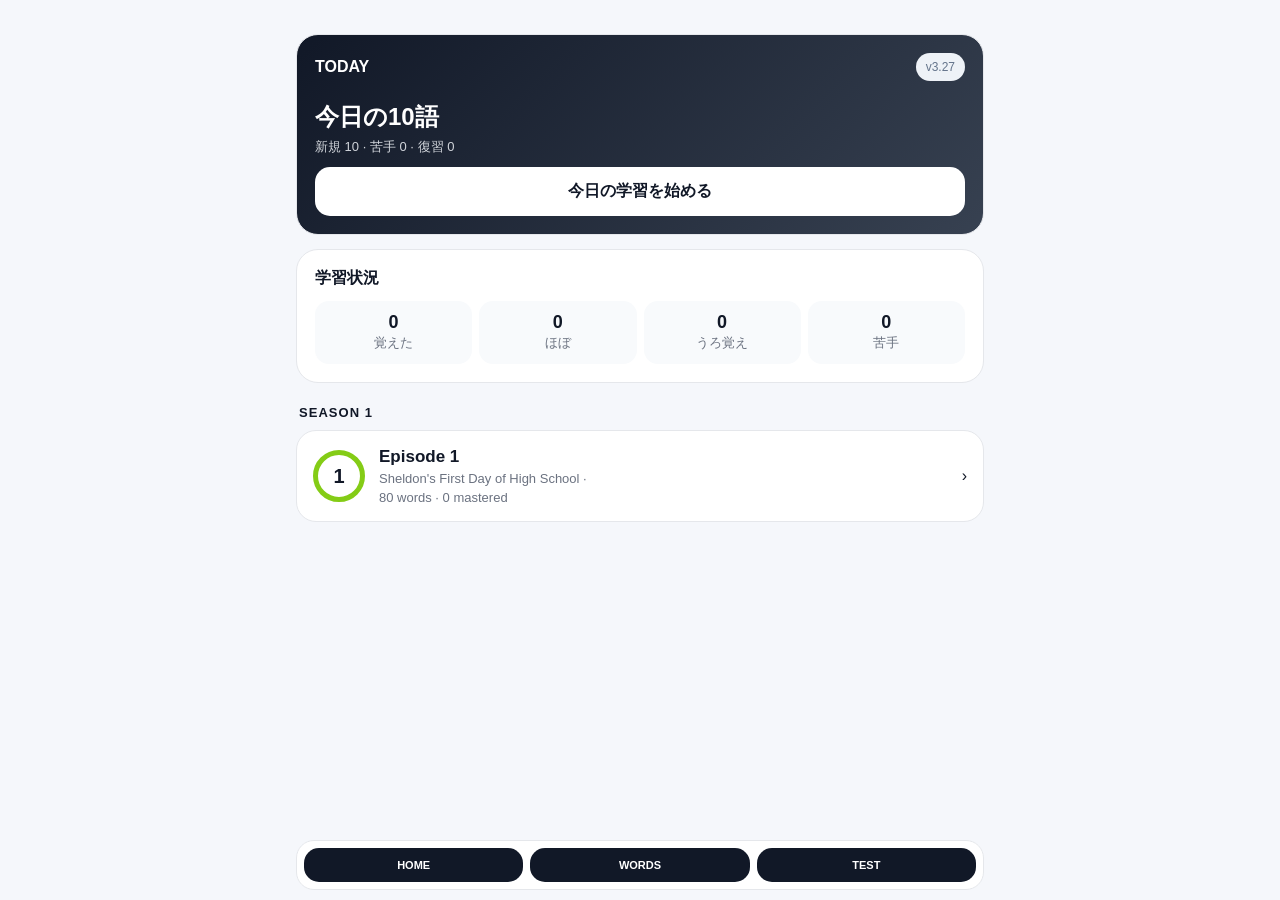
==== index.html @ 88d8337e "Release v3.27 priority-aware tests" ====
<!doctype html><html lang="ja"><head><meta charset="utf-8"><meta name="viewport" content="width=device-width,initial-scale=1,viewport-fit=cover"><meta name="theme-color" content="#111827"><title>Young Sheldon English</title><style>:root{--bg:#f5f7fb;--card:#fff;--ink:#111827;--muted:#6b7280;--line:#e5e7eb;--accent:#111827;--good:#166534;--goodbg:#f0fdf4;--bad:#991b1b;--badbg:#fef2f2}*{box-sizing:border-box}body{margin:0;font-family:-apple-system,BlinkMacSystemFont,"Segoe UI",sans-serif;background:var(--bg);color:var(--ink)}main{max-width:720px;margin:auto;padding:20px 16px 120px}.hero{padding:16px 4px 10px}.eyebrow{font-size:12px;letter-spacing:.12em;color:var(--muted);font-weight:800}h1{font-size:30px;line-height:1.08;margin:7px 0}.sub,.small{color:var(--muted);font-size:13px;line-height:1.55}.card{background:#fff;border:1px solid var(--line);border-radius:22px;padding:18px;margin-top:14px}.row{display:flex;gap:10px;align-items:center;justify-content:space-between}.pill,.mastery{font-size:12px;background:#eef2f7;padding:7px 10px;border-radius:999px}.progress{height:9px;background:#e5e7eb;border-radius:99px;overflow:hidden;margin-top:12px}.progress>div{height:100%;background:var(--accent)}button{width:100%;border:0;border-radius:15px;padding:14px 16px;font-size:16px;font-weight:750;background:var(--accent);color:#fff;margin-top:10px}button.secondary{background:#eef2f7;color:var(--ink)}button.option{background:#fff;color:var(--ink);border:1.5px solid var(--line);text-align:left}button.option.correct{border-color:var(--good);color:var(--good);background:var(--goodbg)}button.option.wrong{border-color:var(--bad);color:var(--bad);background:var(--badbg)}.screen{display:none}.screen.active{display:block}.stats{display:grid;grid-template-columns:repeat(4,1fr);gap:7px;margin-top:12px}.stat{background:#f8fafc;border-radius:14px;padding:11px 5px;text-align:center}.stat b{display:block;font-size:18px}.season-title{font-size:13px;font-weight:850;letter-spacing:.08em;margin:22px 3px 8px}.episode{display:flex;align-items:center;gap:14px;padding:16px;background:#fff;border:1px solid var(--line);border-radius:20px;margin:10px 0;cursor:pointer}.episode-num,.set-num{width:52px;height:52px;border-radius:50%;display:grid;place-items:center;font-size:20px;font-weight:850;flex:none}.episode-num{border:5px solid #84cc16}.set-num{position:relative;background:#d1d5db;padding:5px}.set-num::after{content:"";position:absolute;inset:5px;background:#fff;border-radius:50%;z-index:0}.set-num span{position:relative;z-index:1}.episode-info,.set-info{flex:1}.episode-info b,.set-info b{font-size:17px}.episode-info span,.set-info span{display:block;color:var(--muted);font-size:13px;margin-top:4px}.set-row{display:flex;align-items:center;gap:14px;padding:15px 3px;border-bottom:1px solid var(--line);cursor:pointer}.set-state{font-size:12px;padding:7px 9px;border-radius:10px;background:#f3f4f6}.today{background:linear-gradient(135deg,#111827,#374151);color:#fff}.today .small{color:#d1d5db}.today .version{background:#eef2f7;color:#64748b}.word{font-size:34px;font-weight:850;margin:8px 0}.pron{color:var(--muted);font-size:13px}.meaning{font-size:19px;font-weight:750;margin-top:12px}.detail-label{font-size:16px;font-weight:850;margin-top:22px;padding-top:18px;border-top:1px solid var(--line)}.learn-row{margin:8px 0}.tag{display:inline-block;min-width:28px;text-align:center;border-radius:6px;padding:1px 5px;margin-right:7px;font-size:12px;font-weight:800;background:#eef2f7;color:#64748b}.tag[data-tag="名"]{background:#eff6ff;color:#3b82f6}.tag[data-tag="動"]{background:#f0fdf4;color:#22c55e}.tag[data-tag="形"]{background:#fff7ed;color:#f59e0b}.tag[data-tag="副"]{background:#faf5ff;color:#a855f7}.tag[data-tag="対"]{background:#fef2f2;color:#ef4444}.tag[data-tag="類"]{background:#ecfeff;color:#0891b2}.tag[data-tag="関"]{background:#f8fafc;color:#64748b}.tag[data-tag="句"]{background:#fdf4ff;color:#c026d3}.tag[data-tag="接頭"]{background:#f5f3ff;color:#7c3aed}.speakable{cursor:pointer;-webkit-tap-highlight-color:transparent}.example,.usage{padding:14px;background:#f8fafc;border-radius:14px;margin-top:12px;line-height:1.5}.example-text{font-size:17px;font-weight:750}.example-ja,.usage span{display:block;color:var(--muted);font-size:14px;margin-top:6px}.mastery[data-level="苦手"]{color:#16a34a;font-weight:800}.mastery[data-level="うろ覚え"]{color:#ca8a04;font-weight:800}.mastery[data-level="ほぼ覚えた"]{color:#2563eb;font-weight:800}.mastery[data-level="覚えた"]{color:#166534;font-weight:800}.mastery-grid,.choice-grid{display:grid;grid-template-columns:repeat(2,1fr);gap:8px;margin-top:12px}.mastery-grid button,.choice-grid button{margin:0;background:#f3f4f6;color:var(--ink);font-size:13px}.mastery-grid button.active,.choice-grid button.active{background:var(--accent);color:#fff}.answer-note{margin-top:12px;padding:14px;border-radius:14px}.answer-note.wrong{background:var(--badbg);color:var(--bad)}.answer-note.correct{background:var(--goodbg);color:var(--good)}.hidden{display:none!important}.list-item{padding:14px 0;border-bottom:1px solid var(--line);cursor:pointer}.list-word{font-size:18px;font-weight:800}.list-meaning{font-size:13px;color:var(--muted);margin-top:3px}.tap-hint{font-size:11px;color:var(--muted);font-weight:600}.review-details{margin-top:14px;border-top:1px solid var(--line);padding-top:12px}.review-details summary{cursor:pointer;font-size:13px;font-weight:750;color:var(--muted)}.back{width:auto;margin:0;background:#eef2f7;color:var(--ink)}nav{position:fixed;z-index:20;left:50%;transform:translateX(-50%);bottom:max(10px,env(safe-area-inset-bottom));width:min(calc(100% - 32px),688px);display:grid;grid-template-columns:repeat(3,1fr);gap:7px;background:rgba(255,255,255,.95);backdrop-filter:blur(12px);padding:7px;border:1px solid var(--line);border-radius:18px}nav button{margin:0;padding:11px 2px;font-size:11px}.fixed-next{position:fixed;z-index:30;right:max(22px,calc((100vw - 720px)/2 + 22px));bottom:calc(max(10px,env(safe-area-inset-bottom)) + 68px);width:auto;min-width:140px;box-shadow:0 8px 25px #11182733}</style></head><body><main><section id="home" class="screen active"><div class="card today"><div class="row"><b>TODAY</b><span class="pill version">v3.27</span></div><h2 style="margin-bottom:4px">今日の10語</h2><div class="small" id="todayMix"></div><button style="background:#fff;color:#111827" onclick="startToday()">今日の学習を始める</button></div><div class="card"><b>学習状況</b><div class="stats"><div class="stat"><b id="knownStat">0</b><span class="small">覚えた</span></div><div class="stat"><b id="almostStat">0</b><span class="small">ほぼ</span></div><div class="stat"><b id="fuzzyStat">0</b><span class="small">うろ覚え</span></div><div class="stat"><b id="weakStat">0</b><span class="small">苦手</span></div></div></div><div class="season-title">SEASON 1</div><div class="episode" onclick="openEpisode()"><div class="episode-num">1</div><div class="episode-info"><b>Episode 1</b><span>Sheldon's First Day of High School · <span id="epMeta"></span></span></div><span>›</span></div></section><section id="episode" class="screen"><button class="back" onclick="show('home')">← SEASON 1</button><div class="card"><div class="row"><div><div class="small">SEASON 1</div><h2 style="margin:3px 0">Episode 1</h2><div class="small" style="font-size:15px">Sheldon's First Day of High School</div></div><span class="pill" id="epWordCount"></span></div><div class="progress"><div id="epProgress"></div></div><p class="small" id="epProgressText"></p><button onclick="startCurrentSet()">つづきから</button><button class="secondary" onclick="showList()">全単語を見る</button></div><div class="card"><b>単語セット</b><div id="setList"></div></div><div class="card"><b>復習テスト</b><p class="small">苦手な単語を優先して出題します。</p><button onclick="show('settings')">テストする</button></div></section><section id="settings" class="screen"><button class="back" onclick="openEpisode()">← Episode 1</button><div class="card"><h2>テスト設定</h2><div class="detail-label" style="border:0;margin-top:0;padding-top:0">問題数</div><div class="choice-grid" id="countChoices"></div><button onclick="startQuiz()">テストを始める</button></div></section><section id="learn" class="screen"><button class="back" onclick="exitStudy()">← 戻る</button><div class="card"><div class="row"><span class="pill" id="counter"></span><span class="mastery" id="learnMastery"></span></div><div class="word" id="word" onclick="speakText(currentLearnWord().w)"></div><div class="pron" id="pron"></div><div class="meaning" id="meaning"></div><div id="learnRelated"></div><div class="example" id="example" onclick="speakText(currentLearnWord().e)"></div><div class="detail-label">習熟度</div><div class="mastery-grid" id="learnMasteryButtons"></div><button id="nextBtn" class="fixed-next" onclick="nextWord()">次へ</button></div></section><section id="list" class="screen"><button class="back" onclick="openEpisode()">← Episode 1</button><div class="card"><div class="row"><b>Episode 1 単語一覧</b><span class="pill" id="listCount"></span></div><div id="wordList"></div></div></section><section id="quiz" class="screen"><div class="card"><div class="row"><b>Quick Test</b><span class="pill" id="quizCount"></span></div><div class="word" id="quizWord" onclick="speakText(quizWords[qidx].w)"></div><div class="tap-hint">単語をタップで発音</div><div id="options"></div><div id="answerNote" class="answer-note hidden"></div><div id="feedback" class="example hidden"></div><button id="quizNext" class="fixed-next hidden" onclick="nextQuiz()">次の問題</button></div></section><section id="review" class="screen"><div class="card"><div class="small">TEST RESULT</div><h2>今回の結果</h2><div class="stats" style="grid-template-columns:repeat(2,1fr)"><div class="stat"><b id="scoreStat">0%</b><span class="small">正答率</span></div><div class="stat"><b id="wrongCount">0</b><span class="small">間違い</span></div></div><div id="reviewWordLists"></div><button id="retestWrongBtn" onclick="startWrongRetest()"></button><button class="secondary" id="reviewBackBtn" onclick="openEpisode()">Episode 1へ戻る</button></div></section><nav id="mainNav"><button onclick="show('home')">HOME</button><button onclick="showList()">WORDS</button><button onclick="show('settings')">TEST</button></nav></main><script>const W=(w,p,m,d,r,u,e,j)=>({w,p,m,d,learn:r,u,e,j});const words=[W('nourishment','/ˈnɜːrɪʃmənt/','栄養・滋養','食べ物などから得る栄養。心や精神を豊かにするものにも使う。',[['動','nourish','栄養を与える'],['類','nutrition','栄養']],['provide nourishment','栄養を与える'],'nourishment of our bodies','私たちの体の栄養'),W('revolting','/rɪˈvoʊltɪŋ/','ひどく不快な・気持ち悪い','嫌悪感を覚えるほど不快という強い表現。',[['類','disgusting','ひどく不快な'],['類','gross','気持ち悪い']],['a revolting smell','ひどく不快な臭い'],'that was revolting','それは気持ち悪かった'),W('credentials','/krəˈdenʃəlz/','資格・経歴・実績','能力や立場を証明する学歴・職歴・資格・実績など。credential の複数形。人の資格・経歴・実績をまとめて表すこの意味では credentials と複数形で使われることが多い。',[['類','qualification','資格・適性'],['関','experience','経験・経歴']],['check credentials','資格を確認する'],'questioned my credentials','私の資格・経歴に疑問を呈した'),W('violation','/ˌvaɪəˈleɪʃən/','違反・侵害','規則や法律への違反。権利などの侵害にも使う。',[['動','violate','違反する・侵害する'],['類','breach','違反']],['in violation of','〜に違反して'],'in violation of the dress code','服装規定に違反して'),W('gifted','/ˈɡɪftɪd/','才能に恵まれた','生まれつき非常に高い能力を持つこと。',[['類','talented','才能のある'],['名','gift','才能']],['a gifted student','才能ある生徒'],'remarkably gifted','並外れて才能に恵まれた'),W('dimwitted','/ˌdɪmˈwɪtɪd/','頭の鈍い・愚かな','理解力や判断力が低いことを表す否定的な形容詞。',[['名','wit','知力・機転'],['類','slow-witted','頭の回転が遅い']],['a dimwitted remark','愚かな発言'],'how dimwitted you are','君がどれだけ頭が鈍くても'),W('kinematics','/ˌkɪnəˈmætɪks/','運動学','位置・速度・加速度などから物体の動きを記述する分野。',[['関','kinematic','運動学の'],['関','velocity','速度']],['kinematic analysis','運動学的分析'],'dimensional kinematics','次元運動学'),W('remarkably','/rɪˈmɑːrkəbli/','著しく・驚くほど','注目に値するほど、驚くほどという意味。',[['形','remarkable','注目すべき'],['類','exceptionally','並外れて']],['remarkably well','驚くほどうまく'],'remarkably gifted','並外れて才能に恵まれた'),W('arranged','/əˈreɪndʒd/','手配された・整えられた','arrangeの過去形・過去分詞。予定の手配や物の配置に使う。',[['動','arrange','手配する'],['名','arrangement','手配・取り決め']],['arrange a meeting','会議を手配する'],'still be arranged','まだ手配できる'),W('business','/ˈbɪznəs/','用事・関心事・仕事','仕事だけでなく、自分に関係すること・用事という意味でも使う。',[['類','affair','事柄・問題'],['関','businesslike','事務的な']],['mind your own business','自分のことに専念する'],'None of your business','あなたには関係ない'),W('theoretical','/ˌθiːəˈretɪkəl/','理論上の・理論的な','実践より理論に関係すること。学術分野でよく使う。',[['名','theory','理論'],['対','practical','実践的な']],['theoretical physics','理論物理学'],'theoretical physics','理論物理学'),W('backup','/ˈbækʌp/','予備・代替案','本来のものが使えない場合に備えた予備のものや計画。',[['類','alternative','代替案'],['関','backup plan','予備計画']],['have a backup plan','予備案を持つ'],'my backup plan','私の予備の計画'),W('professional','/prəˈfeʃənəl/','専門職の・プロの','仕事として専門的に行う人や、その水準を表す。',[['名','profession','職業'],['副','professionally','専門的に']],['professional career','専門職としての経歴'],'professional ticket taker','プロの切符係'),W('unbalanced','/ʌnˈbælənst/','釣り合っていない・不均衡な','力や状態のバランスが取れていないこと。',[['動','balance','均衡を取る'],['対','balanced','釣り合った']],['unbalanced force','不均衡な力'],'unbalanced force','不均衡な力'),W('scientific','/ˌsaɪənˈtɪfɪk/','科学的な','科学の方法・知識・研究に基づくこと。',[['名','science','科学'],['名','scientist','科学者']],['scientific evidence','科学的証拠'],'Scientific principles','科学的な原理'),W('principle','/ˈprɪnsəpəl/','原理・原則','物事の基本となる規則や考え方。',[['類','rule','規則'],['類','concept','概念']],['basic principle','基本原理'],'Scientific principles','科学的な原理'),W('adopted','/əˈdɑːptɪd/','養子になった・採用された','人を養子にする、または方法や考えを採用する adopt の形。',[['動','adopt','養子にする・採用する'],['名','adoption','養子縁組・採用']],['adopt a method','方法を採用する'],'He\'s adopted','彼は養子だ'),W('financial','/faɪˈnænʃəl/','金銭上の・財政の','お金、収入、支出などに関係する。',[['名','finance','財務・資金'],['副','financially','金銭的に']],['financial problem','金銭的な問題'],'financial problems','金銭的な問題'),W('reassuring','/ˌriːəˈʃʊrɪŋ/','安心させる','不安を減らし、安心感を与えること。',[['動','reassure','安心させる'],['名','reassurance','安心させること']],['a reassuring voice','安心させる声'],'very reassuring','とても安心できる'),W('maliciously','/məˈlɪʃəsli/','悪意をもって','人を傷つけようとする意図を持って行う様子。',[['形','malicious','悪意のある'],['名','malice','悪意']],['act maliciously','悪意をもって行動する'],'maliciously harass','悪意をもって嫌がらせする'),W('harass','/həˈræs/','嫌がらせをする','繰り返し困らせたり不快にさせたりする。',[['名','harassment','嫌がらせ'],['類','bother','困らせる']],['harass someone','人に嫌がらせをする'],'maliciously harass','悪意をもって嫌がらせする'),W('torment','/ˈtɔːrment/','苦しめる・悩ませる','精神的または身体的に強く苦しめること。',[['名','torment','苦痛'],['類','torture','苦しめる']],['torment someone','人を苦しめる'],'someone else to torment','代わりに苦しめる相手'),W('gullible','/ˈɡʌləbəl/','だまされやすい','人の話を簡単に信じてしまう性質。',[['類','naive','世間知らずな'],['対','skeptical','疑い深い']],['too gullible','だまされやすすぎる'],'she\'s gullible','彼女はだまされやすい'),W('intimidated','/ɪnˈtɪmədeɪtɪd/','怖気づいた・威圧された','相手の能力や態度などによって自信を失った状態。',[['動','intimidate','威圧する'],['名','intimidation','威圧']],['feel intimidated','怖気づく'],'intimidated by you','君に怖気づく'),W('intellect','/ˈɪntəlekt/','知性・知力','理解したり考えたりする高度な思考能力。',[['形','intellectual','知的な'],['類','intelligence','知能']],['great intellect','優れた知性'],'recognize my intellect','私の知性を認める'),W('exposed','/ɪkˈspoʊzd/','露出した・さらされた','覆われず見えている、または危険などにさらされた状態。',[['動','expose','さらす・露出する'],['名','exposure','露出・接触']],['exposed skin','露出した肌'],'an exposed tattoo','露出したタトゥー'),W('thorough','/ˈθɜːroʊ/','徹底的な・入念な','細部まで抜けなく注意を払うこと。',[['副','thoroughly','徹底的に'],['類','complete','完全な']],['thorough check','徹底的な確認'],'a thorough cleaning','徹底的な清掃'),W('allergy','/ˈælərdʒi/','アレルギー','特定の物質に免疫系が過敏に反応すること。',[['形','allergic','アレルギーの'],['関','reaction','反応']],['have an allergy','アレルギーがある'],'an allergy attack','アレルギー発作'),W('despite','/dɪˈspaɪt/','〜にもかかわらず','予想と反対の結果を示すときに使う前置詞。後ろには名詞などを置く。',[['類','in spite of','〜にもかかわらず'],['関','although','〜だけれども']],['despite the rain','雨にもかかわらず'],'despite his young age','彼の若さにもかかわらず'),W('designated','/ˈdezɪɡneɪtɪd/','指定された','特定の目的のため正式に決められたこと。',[['動','designate','指定する'],['名','designation','指定']],['designated area','指定区域'],'a designated area','指定区域'),W('diaphanous','/daɪˈæfənəs/','透けるほど薄い','布などが非常に薄く、光や向こう側が透けて見えること。',[['類','sheer','薄く透ける'],['類','transparent','透明な']],['diaphanous fabric','透ける薄い布'],'blouse is diaphanous','ブラウスが透けている'),W('account','/əˈkaʊnt/','考慮・説明・口座','文脈によって意味が大きく変わる頻出語。take into account で「考慮する」。',[['句','take into account','考慮に入れる'],['名','account','説明・口座']],['take it into account','それを考慮する'],'take that into account','それを考慮に入れる'),W('subsection','/ˈsʌbsekʃən/','小項目・小節','文書の section をさらに細かく分けた部分。',[['名','section','節・区分'],['接頭','sub-','下位の']],['read subsection B','B項を読む'],'subsection B','B項'),W('breach','/briːtʃ/','違反・侵害','規則・契約・義務などを破ること。',[['動','breach','違反する'],['類','violation','違反']],['breach of contract','契約違反'],'in breach of the hygiene code','衛生規定に違反して'),W('hygiene','/ˈhaɪdʒiːn/','衛生・衛生管理','健康を保つため清潔な状態を維持すること。',[['形','hygienic','衛生的な'],['関','cleanliness','清潔さ']],['personal hygiene','個人衛生'],'the hygiene code','衛生規定'),W('pursue','/pərˈsuː/','追求する・続ける','目標・仕事・学問などを積極的に目指して続ける。',[['名','pursuit','追求'],['類','seek','求める']],['pursue a career','キャリアを追求する'],'pursue music','音楽を追求する'),W('faculty','/ˈfækəlti/','教職員・学部','学校の教員集団、または大学の学部を意味する。',[['関','staff','職員'],['関','department','学科・部門']],['faculty member','教員'],'a faculty restroom','教職員用トイレ'),W('recruit','/rɪˈkruːt/','採用する・勧誘する','組織やチームに新しい人を入れるため勧誘する。',[['名','recruit','新人・新兵'],['名','recruitment','採用']],['recruit players','選手を勧誘する'],'recruit kids','子どもたちを勧誘する'),W('reputation','/ˌrepjəˈteɪʃən/','評判・評価','周囲の人々からどのように評価されているか。',[['類','image','イメージ'],['関','reputable','評判の良い']],['good reputation','良い評判'],'a bad reputation','悪い評判'),W('uncertainty','/ʌnˈsɜːrtənti/','不確実性・不安定さ','何が起こるか、何が正しいか確信できない状態。',[['形','uncertain','不確かな'],['対','certainty','確実性']],['a time of uncertainty','不確実な時期'],'a world filled with uncertainty','不確実さに満ちた世界'),W('assaulted','/əˈsɔːltɪd/','暴行を受けた・襲われた','人から身体的な攻撃を受けた状態。',[['動','assault','襲う・暴行する'],['類','attack','攻撃する']],['physically assaulted','身体的に襲われた'],'be assaulted','暴行を受ける'),W('haven','/ˈheɪvən/','安全な場所・避難所','危険や不安から逃れて安心できる場所。',[['類','refuge','避難所'],['類','shelter','避難場所']],['a safe haven','安全な避難場所'],'a haven for higher learning','高等教育のための安全な場所'),W('retaliate','/rɪˈtælieɪt/','報復する・やり返す','相手から受けた行為に対して仕返しする。',[['名','retaliation','報復'],['類','strike back','反撃する']],['retaliate against','〜に報復する'],'Do not retaliate','やり返さないで'),W('admirable','/ˈædmərəbəl/','立派な・称賛に値する','尊敬や称賛に値する性質を表す。',[['動','admire','称賛する'],['名','admiration','称賛']],['an admirable effort','立派な努力'],'whatever is admirable','称賛に値するもの'),W('handbook','/ˈhændbʊk/','手引書・ハンドブック','規則や手順などをまとめた小型の案内書。',[['類','manual','手引書'],['類','guide','案内書']],['student handbook','生徒手帳・学生向け規則集'],'the student handbook','生徒向け手引書'),W('extreme','/ɪkˈstriːm/','極端な・非常に激しい','程度が通常の範囲を大きく超えていること。',[['副','extremely','非常に'],['類','severe','深刻な・激しい']],['extreme weather','異常気象・極端な天候'],'extreme hairstyles','極端な髪型'),W('argument','/ˈɑːrɡjəmənt/','口論・議論','意見の食い違いによる口論や、理由を示す議論。',[['動','argue','言い争う・主張する'],['類','dispute','論争']],['have an argument','口論する'],'a common argument','よくある口論'),W('marriage','/ˈmærɪdʒ/','結婚・婚姻','二人が婚姻関係にある状態や制度。',[['動','marry','結婚する'],['形','married','結婚している']],['a happy marriage','幸せな結婚生活'],'argument in marriages','結婚生活での口論'),W('freshman','/ˈfreʃmən/','1年生・新入生','米国の高校や大学などの1年生。',[['関','sophomore','2年生'],['関','senior','最上級生']],['freshman year','1年生の年'],'Freshman year','1年生の年'),W('license','/ˈlaɪsəns/','免許・許可証','特定の活動を公式に許可する証明書。',[['形','licensed','免許を持つ'],['類','permit','許可証']],['a valid license','有効な免許証'],'license plates','ナンバープレート'),W('prime','/praɪm/','素数の・主要な','数学では1と自分自身以外で割り切れない数を表す。',[['句','prime number','素数'],['類','primary','主要な']],['a prime number','素数'],'prime numbers','素数'),W('recognize','/ˈrekəɡnaɪz/','認識する・見分ける','見たり聞いたりして以前知っていたものだと分かる。',[['名','recognition','認識'],['類','identify','特定する']],['recognize a face','顔を見分ける'],'recognize my intellect','私の知性を認める'),W('fad','/fæd/','一時的な流行','短期間だけ急に人気になるもの。',[['類','trend','傾向・流行'],['類','craze','大流行']],['a passing fad','一時的な流行'],'start a fad','流行を始める'),W('ammonia','/əˈmoʊniə/','アンモニア','刺激臭のある化学物質。洗浄剤などにも使われる。',[['関','chemical','化学物質'],['関','cleaner','洗浄剤']],['the smell of ammonia','アンモニアのにおい'],'I smell ammonia','アンモニアのにおいがする'),W('homeroom','/ˈhoʊmruːm/','ホームルーム・学級','学校で出欠確認や連絡などを行う基本のクラス。',[['関','classroom','教室'],['関','teacher','教師']],['homeroom teacher','担任の先生'],'your homeroom','あなたのホームルーム'),W('attire','/əˈtaɪər/','服装・衣装','特定の場面で身につける服装をややフォーマルに表す。',[['類','clothing','衣類'],['類','outfit','服装']],['business attire','ビジネス向けの服装'],'sports attire','スポーツ用の服装'),W('grooming','/ˈɡruːmɪŋ/','身だしなみ・手入れ','髪やひげ、服装などを整えること。',[['動','groom','身だしなみを整える'],['関','appearance','外見']],['grooming standards','身だしなみ基準'],'grooming code','身だしなみ規定'),W('blouse','/blaʊs/','ブラウス','主に女性用の上半身に着る衣服。',[['類','shirt','シャツ'],['関','clothing','衣類']],['a white blouse','白いブラウス'],'this girl\'s blouse','この女の子のブラウス'),W('accuse','/əˈkjuːz/','非難する・告発する','誰かが悪いことをしたと主張する。',[['名','accusation','告発・非難'],['類','blame','責める']],['accuse someone of','人を〜で非難する'],'accuses me','私を非難する'),W('intelligence','/ɪnˈtelɪdʒəns/','知能・知性','学習し、理解し、考える能力。',[['形','intelligent','知的な'],['類','intellect','知性']],['artificial intelligence','人工知能'],'his intelligence','彼の知性'),W('sonata','/səˈnɑːtə/','ソナタ・奏鳴曲','主に器楽のために作られた楽曲形式。',[['関','composition','作曲・楽曲'],['関','movement','楽章']],['piano sonata','ピアノソナタ'],'this sonata','このソナタ'),W('calculus','/ˈkælkjələs/','微積分','変化率や面積などを扱う数学の分野。',[['関','derivative','導関数'],['関','integral','積分']],['study calculus','微積分を学ぶ'],'doing calculus','微積分をやっている'),W('Euclidean','/juˈklɪdiən/','ユークリッドの・ユークリッド幾何学の','古典的なユークリッド幾何学に関する形容詞。',[['名','Euclid','ユークリッド'],['関','geometry','幾何学']],['Euclidean geometry','ユークリッド幾何学'],'Euclidean geometry','ユークリッド幾何学'),W('geometry','/dʒiˈɑːmətri/','幾何学','形、角度、距離、空間などを扱う数学分野。',[['形','geometric','幾何学の'],['関','shape','形']],['study geometry','幾何学を学ぶ'],'Euclidean geometry','ユークリッド幾何学'),W('pitch','/pɪtʃ/','音の高さ・投球','音楽では音の高低を表し、スポーツでは投球なども意味する。',[['句','perfect pitch','絶対音感'],['関','tone','音色・音']],['have perfect pitch','絶対音感がある'],'perfect pitch','絶対音感'),W('musician','/mjuˈzɪʃən/','音楽家・演奏家','音楽を演奏したり作ったりする人。',[['名','music','音楽'],['形','musical','音楽の']],['professional musician','プロの音楽家'],'Musicians take drugs','音楽家は薬物を使う'),W('principal','/ˈprɪnsəpəl/','校長・主要な','学校の校長という意味でよく使う。principleとは別語。',[['類','headteacher','校長'],['対','principle','原理・原則']],['school principal','学校の校長'],'principal\'s office','校長室'),W('uniform','/ˈjuːnəfɔːrm/','制服・ユニフォーム','同じ組織やチームの人が共通して着る服。',[['関','attire','服装'],['形','uniform','均一な']],['school uniform','学校の制服'],'get your uniform on','ユニフォームを着る'),W('ordinary','/ˈɔːrdəneri/','普通の・平凡な','特別ではなく通常であること。',[['副','ordinarily','通常は'],['類','normal','普通の']],['an ordinary day','普通の日'],'ordinary potato','普通のジャガイモ'),W('supplies','/səˈplaɪz/','用品・備品','仕事や学習などに必要な物品。',[['動','supply','供給する'],['類','materials','資材・材料']],['school supplies','学用品'],'The supplies you\'ll need','必要な用品'),W('grip','/ɡrɪp/','握ること・握り','何かを手でしっかりつかむこと。',[['動','grip','しっかり握る'],['類','grasp','つかむ']],['a firm grip','しっかりした握り'],'alligator grips','ワニ口クリップ'),W('rat out','/ræt aʊt/','密告する・告げ口する','くだけた表現で、誰かの悪事などを他人に告げる。',[['類','snitch','密告する'],['類','inform on','〜を密告する']],['rat someone out','人を密告する'],'ratting people out','人を告げ口する'),W('complicated','/ˈkɑːmpləkeɪtɪd/','複雑な・ややこしい','多くの要素が絡み、理解や処理が難しいこと。',[['動','complicate','複雑にする'],['類','complex','複雑な']],['a complicated problem','複雑な問題'],'kind of complicated','ちょっと複雑'),W('justice','/ˈdʒʌstɪs/','正義・公正','公平で正しい扱いや、法による正義。',[['形','just','公正な'],['類','fairness','公平さ']],['seek justice','正義を求める'],'Justice descended upon','正義が下された'),W('fired','/ˈfaɪərd/','解雇された','仕事を辞めさせられた状態。',[['動','fire','解雇する'],['類','dismissed','解雇された']],['get fired','解雇される'],'I got fired','私は解雇された'),W('deserve','/dɪˈzɜːrv/','〜に値する・受けるにふさわしい','行動や状況から何かを受けるのが妥当であること。',[['形','deserving','〜に値する'],['類','merit','値する']],['deserve a chance','機会を与えられるに値する'],'education he deserves','彼にふさわしい教育'),W('afford','/əˈfɔːrd/','〜する余裕がある','費用や時間などを負担できる余裕があること。',[['形','affordable','手頃な'],['関','cost','費用']],['can afford to','〜する余裕がある'],'can\'t afford private school','私立学校に通わせる余裕がない'),W('private','/ˈpraɪvət/','私的な・民間の','公的ではなく個人や特定の組織に属すること。',[['名','privacy','プライバシー'],['対','public','公の']],['private school','私立学校'],'private school','私立学校'),W('comforting','/ˈkʌmfərtɪŋ/','安心させる・心強い','不安や悲しみを和らげる性質を表す。',[['動','comfort','慰める'],['類','reassuring','安心させる']],['a comforting thought','安心できる考え'],'find comforting','安心できると思う'),W('pregnant','/ˈpreɡnənt/','妊娠している','胎児を身ごもっている状態。',[['名','pregnancy','妊娠'],['関','expecting','妊娠している']],['be pregnant','妊娠している'],'That girl\'s pregnant','あの女の子は妊娠している')];const SET_SIZE=10;let state=JSON.parse(localStorage.getItem('ys-state')||'{}');state.learned=state.learned||[];state.wrong=state.wrong||[];state.mastery=state.mastery||{};state.quizCount=state.quizCount||10;state.unlockedSet=state.unlockedSet||1;let idx=0,qidx=0,score=0,studyWords=[],quizWords=[],currentWrong=[],studyMode='set',questionAnswered=false,quizMode='normal';function save(){localStorage.setItem('ys-state',JSON.stringify(state));updateStats()}function show(id){document.querySelectorAll('.screen').forEach(x=>x.classList.remove('active'));document.getElementById(id).classList.add('active');let n=document.getElementById('mainNav');if(n)n.classList.toggle('hidden',id==='learn'||id==='quiz');window.scrollTo(0,0);updateStats()}function masteryOf(w){return state.mastery[w]||(state.wrong.includes(w)?'苦手':'未学習')}function mastered(x){return ['ほぼ覚えた','覚えた'].includes(masteryOf(x.w))}function rank(w){return {'苦手':0,'うろ覚え':1,'未学習':2,'ほぼ覚えた':3,'覚えた':4}[masteryOf(w)]}function syncUnlock(){state.unlockedSet=Math.ceil(words.length/SET_SIZE)}function setMasteryWord(w,l){state.mastery[w]=l;if(l==='苦手'){if(!state.wrong.includes(w))state.wrong.push(w)}else state.wrong=state.wrong.filter(v=>v!==w);syncUnlock();save()}function promote(w){let n=masteryOf(w);if(n!=='覚えた')state.mastery[w]=n==='ほぼ覚えた'?'覚えた':'ほぼ覚えた';state.wrong=state.wrong.filter(v=>v!==w);syncUnlock()}function speakText(t){if(!('speechSynthesis'in window))return;speechSynthesis.cancel();let u=new SpeechSynthesisUtterance(t);u.lang='en-US';u.rate=.96;speechSynthesis.speak(u)}function relatedHTML(x){return x.learn.map(a=>'<div class="learn-row"><span class="tag" data-tag="'+a[0]+'">'+a[0]+'</span><b class="speakable" onclick="speakText(\''+a[1].replace(/'/g,"\\'")+'\')">'+a[1]+'</b>　'+a[2]+'</div>').join('')+'<div class="usage speakable" onclick="speakText(\''+x.u[0].replace(/'/g,"\\'")+'\')"><b>'+x.u[0]+'</b><span>'+x.u[1]+'</span></div>'}function setRing(chunk){let colors={'苦手':'#D79A91','うろ覚え':'#D6BC72','ほぼ覚えた':'#8FA3B8','覚えた':'#86B99A','未学習':'#D1D5DB'},order=['覚えた','ほぼ覚えた','うろ覚え','苦手','未学習'],total=chunk.length,start=0,parts=[];order.forEach(l=>{let n=chunk.filter(x=>masteryOf(x.w)===l).length;if(!n)return;let end=start+n/total*360;parts.push(colors[l]+' '+start+'deg '+end+'deg');start=end});return 'conic-gradient('+parts.join(',')+')'}function openEpisode(){syncUnlock();let sets=Math.ceil(words.length/SET_SIZE),m=words.filter(mastered).length;epWordCount.textContent=words.length+' words';epProgress.style.width=(m/words.length*100)+'%';epProgressText.textContent=m+' / '+words.length+'語 習得';let html='';for(let i=1;i<=sets;i++){let chunk=words.slice((i-1)*SET_SIZE,i*SET_SIZE),done=chunk.filter(mastered).length,ring=setRing(chunk);html+='<div class="set-row" onclick="startSet('+i+')"><div class="set-num" style="background:'+ring+'"><span>'+i+'</span></div><div class="set-info"><b>SET '+i+'</b><span>'+done+' / '+chunk.length+'語 習得</span></div><div class="set-state">'+(done===chunk.length?'✓':'›')+'</div></div>'}setList.innerHTML=html;show('episode')}function currentSetNo(){for(let i=1;i<=Math.ceil(words.length/SET_SIZE);i++){let c=words.slice((i-1)*SET_SIZE,i*SET_SIZE);if(c.some(x=>!mastered(x)))return i}return Math.ceil(words.length/SET_SIZE)}function startCurrentSet(){beginSetStudy(currentSetNo())}function beginSetStudy(n){studyWords=words.slice((n-1)*SET_SIZE,n*SET_SIZE);idx=0;studyMode='set';show('learn');renderWord();speakText(studyWords[0].w)}function startSet(n){beginSetStudy(n)}function todayWords(){syncUnlock();let available=words.slice(0,state.unlockedSet*SET_SIZE),priority={'苦手':0,'うろ覚え':1,'未学習':2,'ほぼ覚えた':3,'覚えた':4},sorted=[...available].sort((a,b)=>priority[masteryOf(a.w)]-priority[masteryOf(b.w)]);return sorted.slice(0,Math.min(10,sorted.length))}function startToday(){studyWords=todayWords();idx=0;studyMode='today';show('learn');renderWord();speakText(studyWords[0].w)}function startWrongRetest(){let retry=words.filter(x=>currentWrong.includes(x.w));if(!retry.length){alert('今回のテストで間違えた単語はありません');return}startQuiz(retry,'retest')}function currentLearnWord(){return studyWords[idx]}function renderWord(){let x=currentLearnWord();counter.textContent=(idx+1)+' / '+studyWords.length;word.textContent=x.w;pron.textContent=x.p;meaning.textContent=x.m;learnRelated.innerHTML=relatedHTML(x);example.innerHTML='<div class="small">本編の実際のセリフ</div><div class="example-text">'+x.e+'</div><div class="example-ja">'+x.j+'</div>';renderLearnMastery();if(!state.learned.includes(x.w))state.learned.push(x.w);save();nextBtn.textContent=idx===studyWords.length-1?(studyMode==='set'?'SETテストへ':studyMode==='single'?'一覧へ':'学習を終える'):'次へ'}function renderLearnMastery(){let x=currentLearnWord(),ls=['苦手','うろ覚え','ほぼ覚えた','覚えた'],now=masteryOf(x.w);learnMastery.textContent=now;learnMastery.dataset.level=now;learnMasteryButtons.innerHTML=ls.map(l=>'<button class="'+(l===now?'active':'')+'" onclick="setLearn(\''+l+'\')">'+l+'</button>').join('')}function setLearn(l){setMasteryWord(currentLearnWord().w,l);renderLearnMastery()}function nextWord(){if(idx<studyWords.length-1){idx++;renderWord();speakText(studyWords[idx].w);window.scrollTo(0,0)}else if(studyMode==='single'){showList()}else if(studyMode==='set'){startQuiz(studyWords)}else openEpisode()}function showList(){listCount.textContent=words.length+' words';wordList.innerHTML=words.map((x,i)=>'<div class="list-item" onclick="studySingleWord('+i+')"><div class="row"><span class="list-word">'+x.w+'</span><span class="mastery" data-level="'+masteryOf(x.w)+'">'+masteryOf(x.w)+'</span></div><div class="list-meaning">'+x.m+'　'+x.p+'</div></div>').join('');show('list')}function studySingleWord(i){studyWords=[words[i]];idx=0;studyMode='single';show('learn');renderWord();speakText(words[i].w)}function exitStudy(){studyMode==='single'?showList():openEpisode()}function renderCountChoices(){countChoices.innerHTML=[10,20,30,40].map(n=>'<button class="'+(state.quizCount===n?'active':'')+'" onclick="setCount('+n+')">'+n+'問</button>').join('')}function setCount(n){state.quizCount=n;save();renderCountChoices()}function quizPool(){syncUnlock();let learned=words.filter(x=>state.learned.includes(x.w)||masteryOf(x.w)!=='未学習');return learned.length>=4?learned:words.slice(0,state.unlockedSet*SET_SIZE)}function buildQuiz(){let base=quizPool(),pool=[...base].sort((a,b)=>rank(a.w)-rank(b.w)),out=[];while(out.length<state.quizCount){out.push(...pool);pool=[...base].sort(()=>Math.random()-.5)}return out.slice(0,state.quizCount)}function startQuiz(custom,mode){quizMode=mode||'normal';quizWords=custom?[...custom]:buildQuiz();qidx=0;score=0;currentWrong=[];questionAnswered=false;show('quiz');renderQuiz()}function renderQuiz(){questionAnswered=false;let x=quizWords[qidx];quizCount.textContent=(qidx+1)+' / '+quizWords.length;quizWord.textContent=x.w;answerNote.className='answer-note hidden';feedback.classList.add('hidden');quizNext.classList.add('hidden');let pool=[x];while(pool.length<4){let w=words[Math.floor(Math.random()*words.length)];if(w.w!==x.w&&!pool.some(o=>o.m===w.m))pool.push(w)}pool.sort(()=>Math.random()-.5);options.innerHTML='';pool.forEach(w=>{let b=document.createElement('button');b.className='option';b.textContent=w.m;b.onclick=()=>answer(b,w,x);options.appendChild(b)})}function showOptionExplanation(w,kind){if(!w)return;answerNote.className='answer-note '+kind;answerNote.innerHTML='<b class="speakable" onclick="speakText(&quot;'+w.w.replace(/&/g,'&amp;').replace(/\"/g,'&quot;')+'&quot;)">'+w.w+'</b><br>'+w.m+'<div class="quiz-related">'+relatedHTML(w)+'</div>';speakText(w.w)}function answer(btn,choice,x){if(questionAnswered){showOptionExplanation(choice,choice.w===x.w?'correct':'wrong');if(choice.w===x.w){feedback.innerHTML='<div class="small">本編の実際のセリフ</div><div class="example-text">'+x.e+'</div><div class="example-ja">'+x.j+'</div>';feedback.classList.remove('hidden')}else feedback.classList.add('hidden');return}if(choice.w!==x.w){if(btn.classList.contains('wrong')){showOptionExplanation(choice,'wrong');return}btn.classList.add('wrong');if(!currentWrong.includes(x.w))currentWrong.push(x.w);setMasteryWord(x.w,'苦手');showOptionExplanation(choice,'wrong');return}questionAnswered=true;if(!currentWrong.includes(x.w))score++;btn.classList.add('correct');if(quizMode!=='retest'&&!currentWrong.includes(x.w))promote(x.w);save();showOptionExplanation(x,'correct');feedback.innerHTML='<div class="small">本編の実際のセリフ</div><div class="example-text">'+x.e+'</div><div class="example-ja">'+x.j+'</div>';feedback.classList.remove('hidden');quizNext.classList.remove('hidden')}function nextQuiz(){if(qidx<quizWords.length-1){qidx++;renderQuiz()}else{syncUnlock();save();show('review');renderReviewLists()}}function reviewWordRow(w){let i=words.findIndex(x=>x.w===w.w);return '<div class="list-item" onclick="studySingleWord('+i+')"><div class="list-word speakable" onclick="event.stopPropagation();speakText(\''+w.w.replace(/'/g,"\\'")+'\')">'+w.w+'</div><div class="list-meaning">'+w.m+'</div></div>'}function renderReviewLists(){if(!document.getElementById('reviewWordLists'))return;let wrong=quizWords.filter(x=>currentWrong.includes(x.w)),correct=quizWords.filter(x=>!currentWrong.includes(x.w));reviewWordLists.innerHTML='<div class="detail-label">間違えた単語　'+wrong.length+'語</div>'+(wrong.length?wrong.map(reviewWordRow).join(''):'<p class="small">なし</p>')+(correct.length?'<details class="review-details"><summary>正解した'+correct.length+'語を見る</summary>'+correct.map(reviewWordRow).join('')+'</details>':'')}function updateStats(){syncUnlock();let c=l=>words.filter(x=>masteryOf(x.w)===l).length;knownStat.textContent=c('覚えた');almostStat.textContent=c('ほぼ覚えた');fuzzyStat.textContent=c('うろ覚え');weakStat.textContent=c('苦手');scoreStat.textContent=quizWords.length?Math.round(score/quizWords.length*100)+'%':'0%';wrongCount.textContent=currentWrong.length;if(currentWrong.length){retestWrongBtn.textContent='間違えた'+currentWrong.length+'語をテスト';retestWrongBtn.classList.remove('hidden');reviewBackBtn.classList.add('secondary')}else{retestWrongBtn.classList.add('hidden');reviewBackBtn.classList.remove('secondary')}let t=todayWords(),counts={new:0,weak:0,review:0};t.forEach(x=>{let m=masteryOf(x.w);if(m==='未学習')counts.new++;else if(m==='苦手')counts.weak++;else counts.review++});todayMix.textContent='新規 '+counts.new+' · 苦手 '+counts.weak+' · 復習 '+counts.review;epMeta.textContent=words.length+' words · '+c('覚えた')+' mastered';renderCountChoices()}syncUnlock();updateStats();</script><script src="smart-tips.js?v=3.27"></script><script src="scene-context.js?v=3.27"></script><script src="learning-plan.js?v=3.27"></script></body></html>
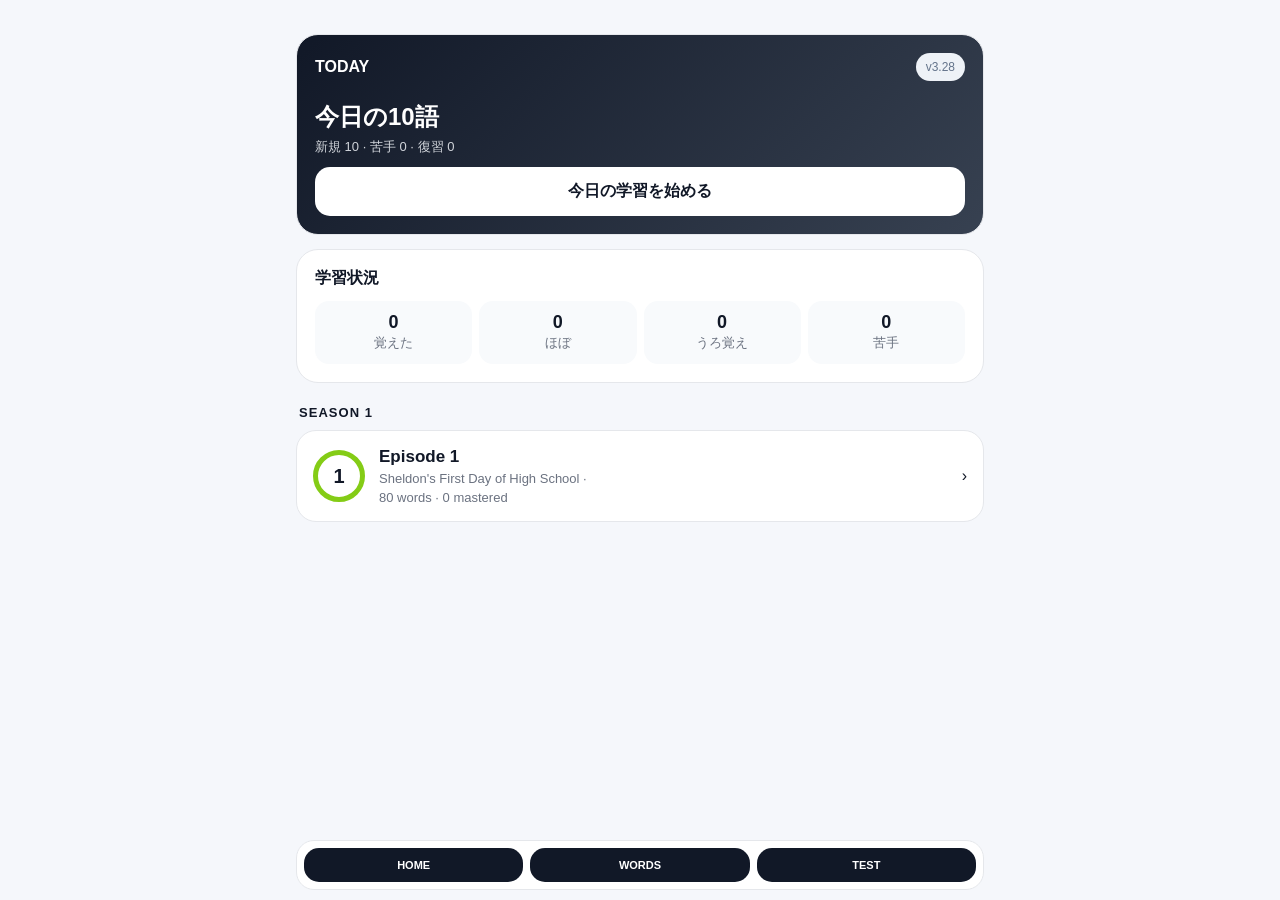
==== commit 27f837ac: "Release v3.28 frequency-first today plan" ====
--- a/index.html
+++ b/index.html
@@ -1 +1 @@
-<!doctype html><html lang="ja"><head><meta charset="utf-8"><meta name="viewport" content="width=device-width,initial-scale=1,viewport-fit=cover"><meta name="theme-color" content="#111827"><title>Young Sheldon English</title><style>:root{--bg:#f5f7fb;--card:#fff;--ink:#111827;--muted:#6b7280;--line:#e5e7eb;--accent:#111827;--good:#166534;--goodbg:#f0fdf4;--bad:#991b1b;--badbg:#fef2f2}*{box-sizing:border-box}body{margin:0;font-family:-apple-system,BlinkMacSystemFont,"Segoe UI",sans-serif;background:var(--bg);color:var(--ink)}main{max-width:720px;margin:auto;padding:20px 16px 120px}.hero{padding:16px 4px 10px}.eyebrow{font-size:12px;letter-spacing:.12em;color:var(--muted);font-weight:800}h1{font-size:30px;line-height:1.08;margin:7px 0}.sub,.small{color:var(--muted);font-size:13px;line-height:1.55}.card{background:#fff;border:1px solid var(--line);border-radius:22px;padding:18px;margin-top:14px}.row{display:flex;gap:10px;align-items:center;justify-content:space-between}.pill,.mastery{font-size:12px;background:#eef2f7;padding:7px 10px;border-radius:999px}.progress{height:9px;background:#e5e7eb;border-radius:99px;overflow:hidden;margin-top:12px}.progress>div{height:100%;background:var(--accent)}button{width:100%;border:0;border-radius:15px;padding:14px 16px;font-size:16px;font-weight:750;background:var(--accent);color:#fff;margin-top:10px}button.secondary{background:#eef2f7;color:var(--ink)}button.option{background:#fff;color:var(--ink);border:1.5px solid var(--line);text-align:left}button.option.correct{border-color:var(--good);color:var(--good);background:var(--goodbg)}button.option.wrong{border-color:var(--bad);color:var(--bad);background:var(--badbg)}.screen{display:none}.screen.active{display:block}.stats{display:grid;grid-template-columns:repeat(4,1fr);gap:7px;margin-top:12px}.stat{background:#f8fafc;border-radius:14px;padding:11px 5px;text-align:center}.stat b{display:block;font-size:18px}.season-title{font-size:13px;font-weight:850;letter-spacing:.08em;margin:22px 3px 8px}.episode{display:flex;align-items:center;gap:14px;padding:16px;background:#fff;border:1px solid var(--line);border-radius:20px;margin:10px 0;cursor:pointer}.episode-num,.set-num{width:52px;height:52px;border-radius:50%;display:grid;place-items:center;font-size:20px;font-weight:850;flex:none}.episode-num{border:5px solid #84cc16}.set-num{position:relative;background:#d1d5db;padding:5px}.set-num::after{content:"";position:absolute;inset:5px;background:#fff;border-radius:50%;z-index:0}.set-num span{position:relative;z-index:1}.episode-info,.set-info{flex:1}.episode-info b,.set-info b{font-size:17px}.episode-info span,.set-info span{display:block;color:var(--muted);font-size:13px;margin-top:4px}.set-row{display:flex;align-items:center;gap:14px;padding:15px 3px;border-bottom:1px solid var(--line);cursor:pointer}.set-state{font-size:12px;padding:7px 9px;border-radius:10px;background:#f3f4f6}.today{background:linear-gradient(135deg,#111827,#374151);color:#fff}.today .small{color:#d1d5db}.today .version{background:#eef2f7;color:#64748b}.word{font-size:34px;font-weight:850;margin:8px 0}.pron{color:var(--muted);font-size:13px}.meaning{font-size:19px;font-weight:750;margin-top:12px}.detail-label{font-size:16px;font-weight:850;margin-top:22px;padding-top:18px;border-top:1px solid var(--line)}.learn-row{margin:8px 0}.tag{display:inline-block;min-width:28px;text-align:center;border-radius:6px;padding:1px 5px;margin-right:7px;font-size:12px;font-weight:800;background:#eef2f7;color:#64748b}.tag[data-tag="名"]{background:#eff6ff;color:#3b82f6}.tag[data-tag="動"]{background:#f0fdf4;color:#22c55e}.tag[data-tag="形"]{background:#fff7ed;color:#f59e0b}.tag[data-tag="副"]{background:#faf5ff;color:#a855f7}.tag[data-tag="対"]{background:#fef2f2;color:#ef4444}.tag[data-tag="類"]{background:#ecfeff;color:#0891b2}.tag[data-tag="関"]{background:#f8fafc;color:#64748b}.tag[data-tag="句"]{background:#fdf4ff;color:#c026d3}.tag[data-tag="接頭"]{background:#f5f3ff;color:#7c3aed}.speakable{cursor:pointer;-webkit-tap-highlight-color:transparent}.example,.usage{padding:14px;background:#f8fafc;border-radius:14px;margin-top:12px;line-height:1.5}.example-text{font-size:17px;font-weight:750}.example-ja,.usage span{display:block;color:var(--muted);font-size:14px;margin-top:6px}.mastery[data-level="苦手"]{color:#16a34a;font-weight:800}.mastery[data-level="うろ覚え"]{color:#ca8a04;font-weight:800}.mastery[data-level="ほぼ覚えた"]{color:#2563eb;font-weight:800}.mastery[data-level="覚えた"]{color:#166534;font-weight:800}.mastery-grid,.choice-grid{display:grid;grid-template-columns:repeat(2,1fr);gap:8px;margin-top:12px}.mastery-grid button,.choice-grid button{margin:0;background:#f3f4f6;color:var(--ink);font-size:13px}.mastery-grid button.active,.choice-grid button.active{background:var(--accent);color:#fff}.answer-note{margin-top:12px;padding:14px;border-radius:14px}.answer-note.wrong{background:var(--badbg);color:var(--bad)}.answer-note.correct{background:var(--goodbg);color:var(--good)}.hidden{display:none!important}.list-item{padding:14px 0;border-bottom:1px solid var(--line);cursor:pointer}.list-word{font-size:18px;font-weight:800}.list-meaning{font-size:13px;color:var(--muted);margin-top:3px}.tap-hint{font-size:11px;color:var(--muted);font-weight:600}.review-details{margin-top:14px;border-top:1px solid var(--line);padding-top:12px}.review-details summary{cursor:pointer;font-size:13px;font-weight:750;color:var(--muted)}.back{width:auto;margin:0;background:#eef2f7;color:var(--ink)}nav{position:fixed;z-index:20;left:50%;transform:translateX(-50%);bottom:max(10px,env(safe-area-inset-bottom));width:min(calc(100% - 32px),688px);display:grid;grid-template-columns:repeat(3,1fr);gap:7px;background:rgba(255,255,255,.95);backdrop-filter:blur(12px);padding:7px;border:1px solid var(--line);border-radius:18px}nav button{margin:0;padding:11px 2px;font-size:11px}.fixed-next{position:fixed;z-index:30;right:max(22px,calc((100vw - 720px)/2 + 22px));bottom:calc(max(10px,env(safe-area-inset-bottom)) + 68px);width:auto;min-width:140px;box-shadow:0 8px 25px #11182733}</style></head><body><main><section id="home" class="screen active"><div class="card today"><div class="row"><b>TODAY</b><span class="pill version">v3.27</span></div><h2 style="margin-bottom:4px">今日の10語</h2><div class="small" id="todayMix"></div><button style="background:#fff;color:#111827" onclick="startToday()">今日の学習を始める</button></div><div class="card"><b>学習状況</b><div class="stats"><div class="stat"><b id="knownStat">0</b><span class="small">覚えた</span></div><div class="stat"><b id="almostStat">0</b><span class="small">ほぼ</span></div><div class="stat"><b id="fuzzyStat">0</b><span class="small">うろ覚え</span></div><div class="stat"><b id="weakStat">0</b><span class="small">苦手</span></div></div></div><div class="season-title">SEASON 1</div><div class="episode" onclick="openEpisode()"><div class="episode-num">1</div><div class="episode-info"><b>Episode 1</b><span>Sheldon's First Day of High School · <span id="epMeta"></span></span></div><span>›</span></div></section><section id="episode" class="screen"><button class="back" onclick="show('home')">← SEASON 1</button><div class="card"><div class="row"><div><div class="small">SEASON 1</div><h2 style="margin:3px 0">Episode 1</h2><div class="small" style="font-size:15px">Sheldon's First Day of High School</div></div><span class="pill" id="epWordCount"></span></div><div class="progress"><div id="epProgress"></div></div><p class="small" id="epProgressText"></p><button onclick="startCurrentSet()">つづきから</button><button class="secondary" onclick="showList()">全単語を見る</button></div><div class="card"><b>単語セット</b><div id="setList"></div></div><div class="card"><b>復習テスト</b><p class="small">苦手な単語を優先して出題します。</p><button onclick="show('settings')">テストする</button></div></section><section id="settings" class="screen"><button class="back" onclick="openEpisode()">← Episode 1</button><div class="card"><h2>テスト設定</h2><div class="detail-label" style="border:0;margin-top:0;padding-top:0">問題数</div><div class="choice-grid" id="countChoices"></div><button onclick="startQuiz()">テストを始める</button></div></section><section id="learn" class="screen"><button class="back" onclick="exitStudy()">← 戻る</button><div class="card"><div class="row"><span class="pill" id="counter"></span><span class="mastery" id="learnMastery"></span></div><div class="word" id="word" onclick="speakText(currentLearnWord().w)"></div><div class="pron" id="pron"></div><div class="meaning" id="meaning"></div><div id="learnRelated"></div><div class="example" id="example" onclick="speakText(currentLearnWord().e)"></div><div class="detail-label">習熟度</div><div class="mastery-grid" id="learnMasteryButtons"></div><button id="nextBtn" class="fixed-next" onclick="nextWord()">次へ</button></div></section><section id="list" class="screen"><button class="back" onclick="openEpisode()">← Episode 1</button><div class="card"><div class="row"><b>Episode 1 単語一覧</b><span class="pill" id="listCount"></span></div><div id="wordList"></div></div></section><section id="quiz" class="screen"><div class="card"><div class="row"><b>Quick Test</b><span class="pill" id="quizCount"></span></div><div class="word" id="quizWord" onclick="speakText(quizWords[qidx].w)"></div><div class="tap-hint">単語をタップで発音</div><div id="options"></div><div id="answerNote" class="answer-note hidden"></div><div id="feedback" class="example hidden"></div><button id="quizNext" class="fixed-next hidden" onclick="nextQuiz()">次の問題</button></div></section><section id="review" class="screen"><div class="card"><div class="small">TEST RESULT</div><h2>今回の結果</h2><div class="stats" style="grid-template-columns:repeat(2,1fr)"><div class="stat"><b id="scoreStat">0%</b><span class="small">正答率</span></div><div class="stat"><b id="wrongCount">0</b><span class="small">間違い</span></div></div><div id="reviewWordLists"></div><button id="retestWrongBtn" onclick="startWrongRetest()"></button><button class="secondary" id="reviewBackBtn" onclick="openEpisode()">Episode 1へ戻る</button></div></section><nav id="mainNav"><button onclick="show('home')">HOME</button><button onclick="showList()">WORDS</button><button onclick="show('settings')">TEST</button></nav></main><script>const W=(w,p,m,d,r,u,e,j)=>({w,p,m,d,learn:r,u,e,j});const words=[W('nourishment','/ˈnɜːrɪʃmənt/','栄養・滋養','食べ物などから得る栄養。心や精神を豊かにするものにも使う。',[['動','nourish','栄養を与える'],['類','nutrition','栄養']],['provide nourishment','栄養を与える'],'nourishment of our bodies','私たちの体の栄養'),W('revolting','/rɪˈvoʊltɪŋ/','ひどく不快な・気持ち悪い','嫌悪感を覚えるほど不快という強い表現。',[['類','disgusting','ひどく不快な'],['類','gross','気持ち悪い']],['a revolting smell','ひどく不快な臭い'],'that was revolting','それは気持ち悪かった'),W('credentials','/krəˈdenʃəlz/','資格・経歴・実績','能力や立場を証明する学歴・職歴・資格・実績など。credential の複数形。人の資格・経歴・実績をまとめて表すこの意味では credentials と複数形で使われることが多い。',[['類','qualification','資格・適性'],['関','experience','経験・経歴']],['check credentials','資格を確認する'],'questioned my credentials','私の資格・経歴に疑問を呈した'),W('violation','/ˌvaɪəˈleɪʃən/','違反・侵害','規則や法律への違反。権利などの侵害にも使う。',[['動','violate','違反する・侵害する'],['類','breach','違反']],['in violation of','〜に違反して'],'in violation of the dress code','服装規定に違反して'),W('gifted','/ˈɡɪftɪd/','才能に恵まれた','生まれつき非常に高い能力を持つこと。',[['類','talented','才能のある'],['名','gift','才能']],['a gifted student','才能ある生徒'],'remarkably gifted','並外れて才能に恵まれた'),W('dimwitted','/ˌdɪmˈwɪtɪd/','頭の鈍い・愚かな','理解力や判断力が低いことを表す否定的な形容詞。',[['名','wit','知力・機転'],['類','slow-witted','頭の回転が遅い']],['a dimwitted remark','愚かな発言'],'how dimwitted you are','君がどれだけ頭が鈍くても'),W('kinematics','/ˌkɪnəˈmætɪks/','運動学','位置・速度・加速度などから物体の動きを記述する分野。',[['関','kinematic','運動学の'],['関','velocity','速度']],['kinematic analysis','運動学的分析'],'dimensional kinematics','次元運動学'),W('remarkably','/rɪˈmɑːrkəbli/','著しく・驚くほど','注目に値するほど、驚くほどという意味。',[['形','remarkable','注目すべき'],['類','exceptionally','並外れて']],['remarkably well','驚くほどうまく'],'remarkably gifted','並外れて才能に恵まれた'),W('arranged','/əˈreɪndʒd/','手配された・整えられた','arrangeの過去形・過去分詞。予定の手配や物の配置に使う。',[['動','arrange','手配する'],['名','arrangement','手配・取り決め']],['arrange a meeting','会議を手配する'],'still be arranged','まだ手配できる'),W('business','/ˈbɪznəs/','用事・関心事・仕事','仕事だけでなく、自分に関係すること・用事という意味でも使う。',[['類','affair','事柄・問題'],['関','businesslike','事務的な']],['mind your own business','自分のことに専念する'],'None of your business','あなたには関係ない'),W('theoretical','/ˌθiːəˈretɪkəl/','理論上の・理論的な','実践より理論に関係すること。学術分野でよく使う。',[['名','theory','理論'],['対','practical','実践的な']],['theoretical physics','理論物理学'],'theoretical physics','理論物理学'),W('backup','/ˈbækʌp/','予備・代替案','本来のものが使えない場合に備えた予備のものや計画。',[['類','alternative','代替案'],['関','backup plan','予備計画']],['have a backup plan','予備案を持つ'],'my backup plan','私の予備の計画'),W('professional','/prəˈfeʃənəl/','専門職の・プロの','仕事として専門的に行う人や、その水準を表す。',[['名','profession','職業'],['副','professionally','専門的に']],['professional career','専門職としての経歴'],'professional ticket taker','プロの切符係'),W('unbalanced','/ʌnˈbælənst/','釣り合っていない・不均衡な','力や状態のバランスが取れていないこと。',[['動','balance','均衡を取る'],['対','balanced','釣り合った']],['unbalanced force','不均衡な力'],'unbalanced force','不均衡な力'),W('scientific','/ˌsaɪənˈtɪfɪk/','科学的な','科学の方法・知識・研究に基づくこと。',[['名','science','科学'],['名','scientist','科学者']],['scientific evidence','科学的証拠'],'Scientific principles','科学的な原理'),W('principle','/ˈprɪnsəpəl/','原理・原則','物事の基本となる規則や考え方。',[['類','rule','規則'],['類','concept','概念']],['basic principle','基本原理'],'Scientific principles','科学的な原理'),W('adopted','/əˈdɑːptɪd/','養子になった・採用された','人を養子にする、または方法や考えを採用する adopt の形。',[['動','adopt','養子にする・採用する'],['名','adoption','養子縁組・採用']],['adopt a method','方法を採用する'],'He\'s adopted','彼は養子だ'),W('financial','/faɪˈnænʃəl/','金銭上の・財政の','お金、収入、支出などに関係する。',[['名','finance','財務・資金'],['副','financially','金銭的に']],['financial problem','金銭的な問題'],'financial problems','金銭的な問題'),W('reassuring','/ˌriːəˈʃʊrɪŋ/','安心させる','不安を減らし、安心感を与えること。',[['動','reassure','安心させる'],['名','reassurance','安心させること']],['a reassuring voice','安心させる声'],'very reassuring','とても安心できる'),W('maliciously','/məˈlɪʃəsli/','悪意をもって','人を傷つけようとする意図を持って行う様子。',[['形','malicious','悪意のある'],['名','malice','悪意']],['act maliciously','悪意をもって行動する'],'maliciously harass','悪意をもって嫌がらせする'),W('harass','/həˈræs/','嫌がらせをする','繰り返し困らせたり不快にさせたりする。',[['名','harassment','嫌がらせ'],['類','bother','困らせる']],['harass someone','人に嫌がらせをする'],'maliciously harass','悪意をもって嫌がらせする'),W('torment','/ˈtɔːrment/','苦しめる・悩ませる','精神的または身体的に強く苦しめること。',[['名','torment','苦痛'],['類','torture','苦しめる']],['torment someone','人を苦しめる'],'someone else to torment','代わりに苦しめる相手'),W('gullible','/ˈɡʌləbəl/','だまされやすい','人の話を簡単に信じてしまう性質。',[['類','naive','世間知らずな'],['対','skeptical','疑い深い']],['too gullible','だまされやすすぎる'],'she\'s gullible','彼女はだまされやすい'),W('intimidated','/ɪnˈtɪmədeɪtɪd/','怖気づいた・威圧された','相手の能力や態度などによって自信を失った状態。',[['動','intimidate','威圧する'],['名','intimidation','威圧']],['feel intimidated','怖気づく'],'intimidated by you','君に怖気づく'),W('intellect','/ˈɪntəlekt/','知性・知力','理解したり考えたりする高度な思考能力。',[['形','intellectual','知的な'],['類','intelligence','知能']],['great intellect','優れた知性'],'recognize my intellect','私の知性を認める'),W('exposed','/ɪkˈspoʊzd/','露出した・さらされた','覆われず見えている、または危険などにさらされた状態。',[['動','expose','さらす・露出する'],['名','exposure','露出・接触']],['exposed skin','露出した肌'],'an exposed tattoo','露出したタトゥー'),W('thorough','/ˈθɜːroʊ/','徹底的な・入念な','細部まで抜けなく注意を払うこと。',[['副','thoroughly','徹底的に'],['類','complete','完全な']],['thorough check','徹底的な確認'],'a thorough cleaning','徹底的な清掃'),W('allergy','/ˈælərdʒi/','アレルギー','特定の物質に免疫系が過敏に反応すること。',[['形','allergic','アレルギーの'],['関','reaction','反応']],['have an allergy','アレルギーがある'],'an allergy attack','アレルギー発作'),W('despite','/dɪˈspaɪt/','〜にもかかわらず','予想と反対の結果を示すときに使う前置詞。後ろには名詞などを置く。',[['類','in spite of','〜にもかかわらず'],['関','although','〜だけれども']],['despite the rain','雨にもかかわらず'],'despite his young age','彼の若さにもかかわらず'),W('designated','/ˈdezɪɡneɪtɪd/','指定された','特定の目的のため正式に決められたこと。',[['動','designate','指定する'],['名','designation','指定']],['designated area','指定区域'],'a designated area','指定区域'),W('diaphanous','/daɪˈæfənəs/','透けるほど薄い','布などが非常に薄く、光や向こう側が透けて見えること。',[['類','sheer','薄く透ける'],['類','transparent','透明な']],['diaphanous fabric','透ける薄い布'],'blouse is diaphanous','ブラウスが透けている'),W('account','/əˈkaʊnt/','考慮・説明・口座','文脈によって意味が大きく変わる頻出語。take into account で「考慮する」。',[['句','take into account','考慮に入れる'],['名','account','説明・口座']],['take it into account','それを考慮する'],'take that into account','それを考慮に入れる'),W('subsection','/ˈsʌbsekʃən/','小項目・小節','文書の section をさらに細かく分けた部分。',[['名','section','節・区分'],['接頭','sub-','下位の']],['read subsection B','B項を読む'],'subsection B','B項'),W('breach','/briːtʃ/','違反・侵害','規則・契約・義務などを破ること。',[['動','breach','違反する'],['類','violation','違反']],['breach of contract','契約違反'],'in breach of the hygiene code','衛生規定に違反して'),W('hygiene','/ˈhaɪdʒiːn/','衛生・衛生管理','健康を保つため清潔な状態を維持すること。',[['形','hygienic','衛生的な'],['関','cleanliness','清潔さ']],['personal hygiene','個人衛生'],'the hygiene code','衛生規定'),W('pursue','/pərˈsuː/','追求する・続ける','目標・仕事・学問などを積極的に目指して続ける。',[['名','pursuit','追求'],['類','seek','求める']],['pursue a career','キャリアを追求する'],'pursue music','音楽を追求する'),W('faculty','/ˈfækəlti/','教職員・学部','学校の教員集団、または大学の学部を意味する。',[['関','staff','職員'],['関','department','学科・部門']],['faculty member','教員'],'a faculty restroom','教職員用トイレ'),W('recruit','/rɪˈkruːt/','採用する・勧誘する','組織やチームに新しい人を入れるため勧誘する。',[['名','recruit','新人・新兵'],['名','recruitment','採用']],['recruit players','選手を勧誘する'],'recruit kids','子どもたちを勧誘する'),W('reputation','/ˌrepjəˈteɪʃən/','評判・評価','周囲の人々からどのように評価されているか。',[['類','image','イメージ'],['関','reputable','評判の良い']],['good reputation','良い評判'],'a bad reputation','悪い評判'),W('uncertainty','/ʌnˈsɜːrtənti/','不確実性・不安定さ','何が起こるか、何が正しいか確信できない状態。',[['形','uncertain','不確かな'],['対','certainty','確実性']],['a time of uncertainty','不確実な時期'],'a world filled with uncertainty','不確実さに満ちた世界'),W('assaulted','/əˈsɔːltɪd/','暴行を受けた・襲われた','人から身体的な攻撃を受けた状態。',[['動','assault','襲う・暴行する'],['類','attack','攻撃する']],['physically assaulted','身体的に襲われた'],'be assaulted','暴行を受ける'),W('haven','/ˈheɪvən/','安全な場所・避難所','危険や不安から逃れて安心できる場所。',[['類','refuge','避難所'],['類','shelter','避難場所']],['a safe haven','安全な避難場所'],'a haven for higher learning','高等教育のための安全な場所'),W('retaliate','/rɪˈtælieɪt/','報復する・やり返す','相手から受けた行為に対して仕返しする。',[['名','retaliation','報復'],['類','strike back','反撃する']],['retaliate against','〜に報復する'],'Do not retaliate','やり返さないで'),W('admirable','/ˈædmərəbəl/','立派な・称賛に値する','尊敬や称賛に値する性質を表す。',[['動','admire','称賛する'],['名','admiration','称賛']],['an admirable effort','立派な努力'],'whatever is admirable','称賛に値するもの'),W('handbook','/ˈhændbʊk/','手引書・ハンドブック','規則や手順などをまとめた小型の案内書。',[['類','manual','手引書'],['類','guide','案内書']],['student handbook','生徒手帳・学生向け規則集'],'the student handbook','生徒向け手引書'),W('extreme','/ɪkˈstriːm/','極端な・非常に激しい','程度が通常の範囲を大きく超えていること。',[['副','extremely','非常に'],['類','severe','深刻な・激しい']],['extreme weather','異常気象・極端な天候'],'extreme hairstyles','極端な髪型'),W('argument','/ˈɑːrɡjəmənt/','口論・議論','意見の食い違いによる口論や、理由を示す議論。',[['動','argue','言い争う・主張する'],['類','dispute','論争']],['have an argument','口論する'],'a common argument','よくある口論'),W('marriage','/ˈmærɪdʒ/','結婚・婚姻','二人が婚姻関係にある状態や制度。',[['動','marry','結婚する'],['形','married','結婚している']],['a happy marriage','幸せな結婚生活'],'argument in marriages','結婚生活での口論'),W('freshman','/ˈfreʃmən/','1年生・新入生','米国の高校や大学などの1年生。',[['関','sophomore','2年生'],['関','senior','最上級生']],['freshman year','1年生の年'],'Freshman year','1年生の年'),W('license','/ˈlaɪsəns/','免許・許可証','特定の活動を公式に許可する証明書。',[['形','licensed','免許を持つ'],['類','permit','許可証']],['a valid license','有効な免許証'],'license plates','ナンバープレート'),W('prime','/praɪm/','素数の・主要な','数学では1と自分自身以外で割り切れない数を表す。',[['句','prime number','素数'],['類','primary','主要な']],['a prime number','素数'],'prime numbers','素数'),W('recognize','/ˈrekəɡnaɪz/','認識する・見分ける','見たり聞いたりして以前知っていたものだと分かる。',[['名','recognition','認識'],['類','identify','特定する']],['recognize a face','顔を見分ける'],'recognize my intellect','私の知性を認める'),W('fad','/fæd/','一時的な流行','短期間だけ急に人気になるもの。',[['類','trend','傾向・流行'],['類','craze','大流行']],['a passing fad','一時的な流行'],'start a fad','流行を始める'),W('ammonia','/əˈmoʊniə/','アンモニア','刺激臭のある化学物質。洗浄剤などにも使われる。',[['関','chemical','化学物質'],['関','cleaner','洗浄剤']],['the smell of ammonia','アンモニアのにおい'],'I smell ammonia','アンモニアのにおいがする'),W('homeroom','/ˈhoʊmruːm/','ホームルーム・学級','学校で出欠確認や連絡などを行う基本のクラス。',[['関','classroom','教室'],['関','teacher','教師']],['homeroom teacher','担任の先生'],'your homeroom','あなたのホームルーム'),W('attire','/əˈtaɪər/','服装・衣装','特定の場面で身につける服装をややフォーマルに表す。',[['類','clothing','衣類'],['類','outfit','服装']],['business attire','ビジネス向けの服装'],'sports attire','スポーツ用の服装'),W('grooming','/ˈɡruːmɪŋ/','身だしなみ・手入れ','髪やひげ、服装などを整えること。',[['動','groom','身だしなみを整える'],['関','appearance','外見']],['grooming standards','身だしなみ基準'],'grooming code','身だしなみ規定'),W('blouse','/blaʊs/','ブラウス','主に女性用の上半身に着る衣服。',[['類','shirt','シャツ'],['関','clothing','衣類']],['a white blouse','白いブラウス'],'this girl\'s blouse','この女の子のブラウス'),W('accuse','/əˈkjuːz/','非難する・告発する','誰かが悪いことをしたと主張する。',[['名','accusation','告発・非難'],['類','blame','責める']],['accuse someone of','人を〜で非難する'],'accuses me','私を非難する'),W('intelligence','/ɪnˈtelɪdʒəns/','知能・知性','学習し、理解し、考える能力。',[['形','intelligent','知的な'],['類','intellect','知性']],['artificial intelligence','人工知能'],'his intelligence','彼の知性'),W('sonata','/səˈnɑːtə/','ソナタ・奏鳴曲','主に器楽のために作られた楽曲形式。',[['関','composition','作曲・楽曲'],['関','movement','楽章']],['piano sonata','ピアノソナタ'],'this sonata','このソナタ'),W('calculus','/ˈkælkjələs/','微積分','変化率や面積などを扱う数学の分野。',[['関','derivative','導関数'],['関','integral','積分']],['study calculus','微積分を学ぶ'],'doing calculus','微積分をやっている'),W('Euclidean','/juˈklɪdiən/','ユークリッドの・ユークリッド幾何学の','古典的なユークリッド幾何学に関する形容詞。',[['名','Euclid','ユークリッド'],['関','geometry','幾何学']],['Euclidean geometry','ユークリッド幾何学'],'Euclidean geometry','ユークリッド幾何学'),W('geometry','/dʒiˈɑːmətri/','幾何学','形、角度、距離、空間などを扱う数学分野。',[['形','geometric','幾何学の'],['関','shape','形']],['study geometry','幾何学を学ぶ'],'Euclidean geometry','ユークリッド幾何学'),W('pitch','/pɪtʃ/','音の高さ・投球','音楽では音の高低を表し、スポーツでは投球なども意味する。',[['句','perfect pitch','絶対音感'],['関','tone','音色・音']],['have perfect pitch','絶対音感がある'],'perfect pitch','絶対音感'),W('musician','/mjuˈzɪʃən/','音楽家・演奏家','音楽を演奏したり作ったりする人。',[['名','music','音楽'],['形','musical','音楽の']],['professional musician','プロの音楽家'],'Musicians take drugs','音楽家は薬物を使う'),W('principal','/ˈprɪnsəpəl/','校長・主要な','学校の校長という意味でよく使う。principleとは別語。',[['類','headteacher','校長'],['対','principle','原理・原則']],['school principal','学校の校長'],'principal\'s office','校長室'),W('uniform','/ˈjuːnəfɔːrm/','制服・ユニフォーム','同じ組織やチームの人が共通して着る服。',[['関','attire','服装'],['形','uniform','均一な']],['school uniform','学校の制服'],'get your uniform on','ユニフォームを着る'),W('ordinary','/ˈɔːrdəneri/','普通の・平凡な','特別ではなく通常であること。',[['副','ordinarily','通常は'],['類','normal','普通の']],['an ordinary day','普通の日'],'ordinary potato','普通のジャガイモ'),W('supplies','/səˈplaɪz/','用品・備品','仕事や学習などに必要な物品。',[['動','supply','供給する'],['類','materials','資材・材料']],['school supplies','学用品'],'The supplies you\'ll need','必要な用品'),W('grip','/ɡrɪp/','握ること・握り','何かを手でしっかりつかむこと。',[['動','grip','しっかり握る'],['類','grasp','つかむ']],['a firm grip','しっかりした握り'],'alligator grips','ワニ口クリップ'),W('rat out','/ræt aʊt/','密告する・告げ口する','くだけた表現で、誰かの悪事などを他人に告げる。',[['類','snitch','密告する'],['類','inform on','〜を密告する']],['rat someone out','人を密告する'],'ratting people out','人を告げ口する'),W('complicated','/ˈkɑːmpləkeɪtɪd/','複雑な・ややこしい','多くの要素が絡み、理解や処理が難しいこと。',[['動','complicate','複雑にする'],['類','complex','複雑な']],['a complicated problem','複雑な問題'],'kind of complicated','ちょっと複雑'),W('justice','/ˈdʒʌstɪs/','正義・公正','公平で正しい扱いや、法による正義。',[['形','just','公正な'],['類','fairness','公平さ']],['seek justice','正義を求める'],'Justice descended upon','正義が下された'),W('fired','/ˈfaɪərd/','解雇された','仕事を辞めさせられた状態。',[['動','fire','解雇する'],['類','dismissed','解雇された']],['get fired','解雇される'],'I got fired','私は解雇された'),W('deserve','/dɪˈzɜːrv/','〜に値する・受けるにふさわしい','行動や状況から何かを受けるのが妥当であること。',[['形','deserving','〜に値する'],['類','merit','値する']],['deserve a chance','機会を与えられるに値する'],'education he deserves','彼にふさわしい教育'),W('afford','/əˈfɔːrd/','〜する余裕がある','費用や時間などを負担できる余裕があること。',[['形','affordable','手頃な'],['関','cost','費用']],['can afford to','〜する余裕がある'],'can\'t afford private school','私立学校に通わせる余裕がない'),W('private','/ˈpraɪvət/','私的な・民間の','公的ではなく個人や特定の組織に属すること。',[['名','privacy','プライバシー'],['対','public','公の']],['private school','私立学校'],'private school','私立学校'),W('comforting','/ˈkʌmfərtɪŋ/','安心させる・心強い','不安や悲しみを和らげる性質を表す。',[['動','comfort','慰める'],['類','reassuring','安心させる']],['a comforting thought','安心できる考え'],'find comforting','安心できると思う'),W('pregnant','/ˈpreɡnənt/','妊娠している','胎児を身ごもっている状態。',[['名','pregnancy','妊娠'],['関','expecting','妊娠している']],['be pregnant','妊娠している'],'That girl\'s pregnant','あの女の子は妊娠している')];const SET_SIZE=10;let state=JSON.parse(localStorage.getItem('ys-state')||'{}');state.learned=state.learned||[];state.wrong=state.wrong||[];state.mastery=state.mastery||{};state.quizCount=state.quizCount||10;state.unlockedSet=state.unlockedSet||1;let idx=0,qidx=0,score=0,studyWords=[],quizWords=[],currentWrong=[],studyMode='set',questionAnswered=false,quizMode='normal';function save(){localStorage.setItem('ys-state',JSON.stringify(state));updateStats()}function show(id){document.querySelectorAll('.screen').forEach(x=>x.classList.remove('active'));document.getElementById(id).classList.add('active');let n=document.getElementById('mainNav');if(n)n.classList.toggle('hidden',id==='learn'||id==='quiz');window.scrollTo(0,0);updateStats()}function masteryOf(w){return state.mastery[w]||(state.wrong.includes(w)?'苦手':'未学習')}function mastered(x){return ['ほぼ覚えた','覚えた'].includes(masteryOf(x.w))}function rank(w){return {'苦手':0,'うろ覚え':1,'未学習':2,'ほぼ覚えた':3,'覚えた':4}[masteryOf(w)]}function syncUnlock(){state.unlockedSet=Math.ceil(words.length/SET_SIZE)}function setMasteryWord(w,l){state.mastery[w]=l;if(l==='苦手'){if(!state.wrong.includes(w))state.wrong.push(w)}else state.wrong=state.wrong.filter(v=>v!==w);syncUnlock();save()}function promote(w){let n=masteryOf(w);if(n!=='覚えた')state.mastery[w]=n==='ほぼ覚えた'?'覚えた':'ほぼ覚えた';state.wrong=state.wrong.filter(v=>v!==w);syncUnlock()}function speakText(t){if(!('speechSynthesis'in window))return;speechSynthesis.cancel();let u=new SpeechSynthesisUtterance(t);u.lang='en-US';u.rate=.96;speechSynthesis.speak(u)}function relatedHTML(x){return x.learn.map(a=>'<div class="learn-row"><span class="tag" data-tag="'+a[0]+'">'+a[0]+'</span><b class="speakable" onclick="speakText(\''+a[1].replace(/'/g,"\\'")+'\')">'+a[1]+'</b>　'+a[2]+'</div>').join('')+'<div class="usage speakable" onclick="speakText(\''+x.u[0].replace(/'/g,"\\'")+'\')"><b>'+x.u[0]+'</b><span>'+x.u[1]+'</span></div>'}function setRing(chunk){let colors={'苦手':'#D79A91','うろ覚え':'#D6BC72','ほぼ覚えた':'#8FA3B8','覚えた':'#86B99A','未学習':'#D1D5DB'},order=['覚えた','ほぼ覚えた','うろ覚え','苦手','未学習'],total=chunk.length,start=0,parts=[];order.forEach(l=>{let n=chunk.filter(x=>masteryOf(x.w)===l).length;if(!n)return;let end=start+n/total*360;parts.push(colors[l]+' '+start+'deg '+end+'deg');start=end});return 'conic-gradient('+parts.join(',')+')'}function openEpisode(){syncUnlock();let sets=Math.ceil(words.length/SET_SIZE),m=words.filter(mastered).length;epWordCount.textContent=words.length+' words';epProgress.style.width=(m/words.length*100)+'%';epProgressText.textContent=m+' / '+words.length+'語 習得';let html='';for(let i=1;i<=sets;i++){let chunk=words.slice((i-1)*SET_SIZE,i*SET_SIZE),done=chunk.filter(mastered).length,ring=setRing(chunk);html+='<div class="set-row" onclick="startSet('+i+')"><div class="set-num" style="background:'+ring+'"><span>'+i+'</span></div><div class="set-info"><b>SET '+i+'</b><span>'+done+' / '+chunk.length+'語 習得</span></div><div class="set-state">'+(done===chunk.length?'✓':'›')+'</div></div>'}setList.innerHTML=html;show('episode')}function currentSetNo(){for(let i=1;i<=Math.ceil(words.length/SET_SIZE);i++){let c=words.slice((i-1)*SET_SIZE,i*SET_SIZE);if(c.some(x=>!mastered(x)))return i}return Math.ceil(words.length/SET_SIZE)}function startCurrentSet(){beginSetStudy(currentSetNo())}function beginSetStudy(n){studyWords=words.slice((n-1)*SET_SIZE,n*SET_SIZE);idx=0;studyMode='set';show('learn');renderWord();speakText(studyWords[0].w)}function startSet(n){beginSetStudy(n)}function todayWords(){syncUnlock();let available=words.slice(0,state.unlockedSet*SET_SIZE),priority={'苦手':0,'うろ覚え':1,'未学習':2,'ほぼ覚えた':3,'覚えた':4},sorted=[...available].sort((a,b)=>priority[masteryOf(a.w)]-priority[masteryOf(b.w)]);return sorted.slice(0,Math.min(10,sorted.length))}function startToday(){studyWords=todayWords();idx=0;studyMode='today';show('learn');renderWord();speakText(studyWords[0].w)}function startWrongRetest(){let retry=words.filter(x=>currentWrong.includes(x.w));if(!retry.length){alert('今回のテストで間違えた単語はありません');return}startQuiz(retry,'retest')}function currentLearnWord(){return studyWords[idx]}function renderWord(){let x=currentLearnWord();counter.textContent=(idx+1)+' / '+studyWords.length;word.textContent=x.w;pron.textContent=x.p;meaning.textContent=x.m;learnRelated.innerHTML=relatedHTML(x);example.innerHTML='<div class="small">本編の実際のセリフ</div><div class="example-text">'+x.e+'</div><div class="example-ja">'+x.j+'</div>';renderLearnMastery();if(!state.learned.includes(x.w))state.learned.push(x.w);save();nextBtn.textContent=idx===studyWords.length-1?(studyMode==='set'?'SETテストへ':studyMode==='single'?'一覧へ':'学習を終える'):'次へ'}function renderLearnMastery(){let x=currentLearnWord(),ls=['苦手','うろ覚え','ほぼ覚えた','覚えた'],now=masteryOf(x.w);learnMastery.textContent=now;learnMastery.dataset.level=now;learnMasteryButtons.innerHTML=ls.map(l=>'<button class="'+(l===now?'active':'')+'" onclick="setLearn(\''+l+'\')">'+l+'</button>').join('')}function setLearn(l){setMasteryWord(currentLearnWord().w,l);renderLearnMastery()}function nextWord(){if(idx<studyWords.length-1){idx++;renderWord();speakText(studyWords[idx].w);window.scrollTo(0,0)}else if(studyMode==='single'){showList()}else if(studyMode==='set'){startQuiz(studyWords)}else openEpisode()}function showList(){listCount.textContent=words.length+' words';wordList.innerHTML=words.map((x,i)=>'<div class="list-item" onclick="studySingleWord('+i+')"><div class="row"><span class="list-word">'+x.w+'</span><span class="mastery" data-level="'+masteryOf(x.w)+'">'+masteryOf(x.w)+'</span></div><div class="list-meaning">'+x.m+'　'+x.p+'</div></div>').join('');show('list')}function studySingleWord(i){studyWords=[words[i]];idx=0;studyMode='single';show('learn');renderWord();speakText(words[i].w)}function exitStudy(){studyMode==='single'?showList():openEpisode()}function renderCountChoices(){countChoices.innerHTML=[10,20,30,40].map(n=>'<button class="'+(state.quizCount===n?'active':'')+'" onclick="setCount('+n+')">'+n+'問</button>').join('')}function setCount(n){state.quizCount=n;save();renderCountChoices()}function quizPool(){syncUnlock();let learned=words.filter(x=>state.learned.includes(x.w)||masteryOf(x.w)!=='未学習');return learned.length>=4?learned:words.slice(0,state.unlockedSet*SET_SIZE)}function buildQuiz(){let base=quizPool(),pool=[...base].sort((a,b)=>rank(a.w)-rank(b.w)),out=[];while(out.length<state.quizCount){out.push(...pool);pool=[...base].sort(()=>Math.random()-.5)}return out.slice(0,state.quizCount)}function startQuiz(custom,mode){quizMode=mode||'normal';quizWords=custom?[...custom]:buildQuiz();qidx=0;score=0;currentWrong=[];questionAnswered=false;show('quiz');renderQuiz()}function renderQuiz(){questionAnswered=false;let x=quizWords[qidx];quizCount.textContent=(qidx+1)+' / '+quizWords.length;quizWord.textContent=x.w;answerNote.className='answer-note hidden';feedback.classList.add('hidden');quizNext.classList.add('hidden');let pool=[x];while(pool.length<4){let w=words[Math.floor(Math.random()*words.length)];if(w.w!==x.w&&!pool.some(o=>o.m===w.m))pool.push(w)}pool.sort(()=>Math.random()-.5);options.innerHTML='';pool.forEach(w=>{let b=document.createElement('button');b.className='option';b.textContent=w.m;b.onclick=()=>answer(b,w,x);options.appendChild(b)})}function showOptionExplanation(w,kind){if(!w)return;answerNote.className='answer-note '+kind;answerNote.innerHTML='<b class="speakable" onclick="speakText(&quot;'+w.w.replace(/&/g,'&amp;').replace(/\"/g,'&quot;')+'&quot;)">'+w.w+'</b><br>'+w.m+'<div class="quiz-related">'+relatedHTML(w)+'</div>';speakText(w.w)}function answer(btn,choice,x){if(questionAnswered){showOptionExplanation(choice,choice.w===x.w?'correct':'wrong');if(choice.w===x.w){feedback.innerHTML='<div class="small">本編の実際のセリフ</div><div class="example-text">'+x.e+'</div><div class="example-ja">'+x.j+'</div>';feedback.classList.remove('hidden')}else feedback.classList.add('hidden');return}if(choice.w!==x.w){if(btn.classList.contains('wrong')){showOptionExplanation(choice,'wrong');return}btn.classList.add('wrong');if(!currentWrong.includes(x.w))currentWrong.push(x.w);setMasteryWord(x.w,'苦手');showOptionExplanation(choice,'wrong');return}questionAnswered=true;if(!currentWrong.includes(x.w))score++;btn.classList.add('correct');if(quizMode!=='retest'&&!currentWrong.includes(x.w))promote(x.w);save();showOptionExplanation(x,'correct');feedback.innerHTML='<div class="small">本編の実際のセリフ</div><div class="example-text">'+x.e+'</div><div class="example-ja">'+x.j+'</div>';feedback.classList.remove('hidden');quizNext.classList.remove('hidden')}function nextQuiz(){if(qidx<quizWords.length-1){qidx++;renderQuiz()}else{syncUnlock();save();show('review');renderReviewLists()}}function reviewWordRow(w){let i=words.findIndex(x=>x.w===w.w);return '<div class="list-item" onclick="studySingleWord('+i+')"><div class="list-word speakable" onclick="event.stopPropagation();speakText(\''+w.w.replace(/'/g,"\\'")+'\')">'+w.w+'</div><div class="list-meaning">'+w.m+'</div></div>'}function renderReviewLists(){if(!document.getElementById('reviewWordLists'))return;let wrong=quizWords.filter(x=>currentWrong.includes(x.w)),correct=quizWords.filter(x=>!currentWrong.includes(x.w));reviewWordLists.innerHTML='<div class="detail-label">間違えた単語　'+wrong.length+'語</div>'+(wrong.length?wrong.map(reviewWordRow).join(''):'<p class="small">なし</p>')+(correct.length?'<details class="review-details"><summary>正解した'+correct.length+'語を見る</summary>'+correct.map(reviewWordRow).join('')+'</details>':'')}function updateStats(){syncUnlock();let c=l=>words.filter(x=>masteryOf(x.w)===l).length;knownStat.textContent=c('覚えた');almostStat.textContent=c('ほぼ覚えた');fuzzyStat.textContent=c('うろ覚え');weakStat.textContent=c('苦手');scoreStat.textContent=quizWords.length?Math.round(score/quizWords.length*100)+'%':'0%';wrongCount.textContent=currentWrong.length;if(currentWrong.length){retestWrongBtn.textContent='間違えた'+currentWrong.length+'語をテスト';retestWrongBtn.classList.remove('hidden');reviewBackBtn.classList.add('secondary')}else{retestWrongBtn.classList.add('hidden');reviewBackBtn.classList.remove('secondary')}let t=todayWords(),counts={new:0,weak:0,review:0};t.forEach(x=>{let m=masteryOf(x.w);if(m==='未学習')counts.new++;else if(m==='苦手')counts.weak++;else counts.review++});todayMix.textContent='新規 '+counts.new+' · 苦手 '+counts.weak+' · 復習 '+counts.review;epMeta.textContent=words.length+' words · '+c('覚えた')+' mastered';renderCountChoices()}syncUnlock();updateStats();</script><script src="smart-tips.js?v=3.27"></script><script src="scene-context.js?v=3.27"></script><script src="learning-plan.js?v=3.27"></script></body></html>+<!doctype html><html lang="ja"><head><meta charset="utf-8"><meta name="viewport" content="width=device-width,initial-scale=1,viewport-fit=cover"><meta name="theme-color" content="#111827"><title>Young Sheldon English</title><style>:root{--bg:#f5f7fb;--card:#fff;--ink:#111827;--muted:#6b7280;--line:#e5e7eb;--accent:#111827;--good:#166534;--goodbg:#f0fdf4;--bad:#991b1b;--badbg:#fef2f2}*{box-sizing:border-box}body{margin:0;font-family:-apple-system,BlinkMacSystemFont,"Segoe UI",sans-serif;background:var(--bg);color:var(--ink)}main{max-width:720px;margin:auto;padding:20px 16px 120px}.hero{padding:16px 4px 10px}.eyebrow{font-size:12px;letter-spacing:.12em;color:var(--muted);font-weight:800}h1{font-size:30px;line-height:1.08;margin:7px 0}.sub,.small{color:var(--muted);font-size:13px;line-height:1.55}.card{background:#fff;border:1px solid var(--line);border-radius:22px;padding:18px;margin-top:14px}.row{display:flex;gap:10px;align-items:center;justify-content:space-between}.pill,.mastery{font-size:12px;background:#eef2f7;padding:7px 10px;border-radius:999px}.progress{height:9px;background:#e5e7eb;border-radius:99px;overflow:hidden;margin-top:12px}.progress>div{height:100%;background:var(--accent)}button{width:100%;border:0;border-radius:15px;padding:14px 16px;font-size:16px;font-weight:750;background:var(--accent);color:#fff;margin-top:10px}button.secondary{background:#eef2f7;color:var(--ink)}button.option{background:#fff;color:var(--ink);border:1.5px solid var(--line);text-align:left}button.option.correct{border-color:var(--good);color:var(--good);background:var(--goodbg)}button.option.wrong{border-color:var(--bad);color:var(--bad);background:var(--badbg)}.screen{display:none}.screen.active{display:block}.stats{display:grid;grid-template-columns:repeat(4,1fr);gap:7px;margin-top:12px}.stat{background:#f8fafc;border-radius:14px;padding:11px 5px;text-align:center}.stat b{display:block;font-size:18px}.season-title{font-size:13px;font-weight:850;letter-spacing:.08em;margin:22px 3px 8px}.episode{display:flex;align-items:center;gap:14px;padding:16px;background:#fff;border:1px solid var(--line);border-radius:20px;margin:10px 0;cursor:pointer}.episode-num,.set-num{width:52px;height:52px;border-radius:50%;display:grid;place-items:center;font-size:20px;font-weight:850;flex:none}.episode-num{border:5px solid #84cc16}.set-num{position:relative;background:#d1d5db;padding:5px}.set-num::after{content:"";position:absolute;inset:5px;background:#fff;border-radius:50%;z-index:0}.set-num span{position:relative;z-index:1}.episode-info,.set-info{flex:1}.episode-info b,.set-info b{font-size:17px}.episode-info span,.set-info span{display:block;color:var(--muted);font-size:13px;margin-top:4px}.set-row{display:flex;align-items:center;gap:14px;padding:15px 3px;border-bottom:1px solid var(--line);cursor:pointer}.set-state{font-size:12px;padding:7px 9px;border-radius:10px;background:#f3f4f6}.today{background:linear-gradient(135deg,#111827,#374151);color:#fff}.today .small{color:#d1d5db}.today .version{background:#eef2f7;color:#64748b}.word{font-size:34px;font-weight:850;margin:8px 0}.pron{color:var(--muted);font-size:13px}.meaning{font-size:19px;font-weight:750;margin-top:12px}.detail-label{font-size:16px;font-weight:850;margin-top:22px;padding-top:18px;border-top:1px solid var(--line)}.learn-row{margin:8px 0}.tag{display:inline-block;min-width:28px;text-align:center;border-radius:6px;padding:1px 5px;margin-right:7px;font-size:12px;font-weight:800;background:#eef2f7;color:#64748b}.tag[data-tag="名"]{background:#eff6ff;color:#3b82f6}.tag[data-tag="動"]{background:#f0fdf4;color:#22c55e}.tag[data-tag="形"]{background:#fff7ed;color:#f59e0b}.tag[data-tag="副"]{background:#faf5ff;color:#a855f7}.tag[data-tag="対"]{background:#fef2f2;color:#ef4444}.tag[data-tag="類"]{background:#ecfeff;color:#0891b2}.tag[data-tag="関"]{background:#f8fafc;color:#64748b}.tag[data-tag="句"]{background:#fdf4ff;color:#c026d3}.tag[data-tag="接頭"]{background:#f5f3ff;color:#7c3aed}.speakable{cursor:pointer;-webkit-tap-highlight-color:transparent}.example,.usage{padding:14px;background:#f8fafc;border-radius:14px;margin-top:12px;line-height:1.5}.example-text{font-size:17px;font-weight:750}.example-ja,.usage span{display:block;color:var(--muted);font-size:14px;margin-top:6px}.mastery[data-level="苦手"]{color:#16a34a;font-weight:800}.mastery[data-level="うろ覚え"]{color:#ca8a04;font-weight:800}.mastery[data-level="ほぼ覚えた"]{color:#2563eb;font-weight:800}.mastery[data-level="覚えた"]{color:#166534;font-weight:800}.mastery-grid,.choice-grid{display:grid;grid-template-columns:repeat(2,1fr);gap:8px;margin-top:12px}.mastery-grid button,.choice-grid button{margin:0;background:#f3f4f6;color:var(--ink);font-size:13px}.mastery-grid button.active,.choice-grid button.active{background:var(--accent);color:#fff}.answer-note{margin-top:12px;padding:14px;border-radius:14px}.answer-note.wrong{background:var(--badbg);color:var(--bad)}.answer-note.correct{background:var(--goodbg);color:var(--good)}.hidden{display:none!important}.list-item{padding:14px 0;border-bottom:1px solid var(--line);cursor:pointer}.list-word{font-size:18px;font-weight:800}.list-meaning{font-size:13px;color:var(--muted);margin-top:3px}.tap-hint{font-size:11px;color:var(--muted);font-weight:600}.review-details{margin-top:14px;border-top:1px solid var(--line);padding-top:12px}.review-details summary{cursor:pointer;font-size:13px;font-weight:750;color:var(--muted)}.back{width:auto;margin:0;background:#eef2f7;color:var(--ink)}nav{position:fixed;z-index:20;left:50%;transform:translateX(-50%);bottom:max(10px,env(safe-area-inset-bottom));width:min(calc(100% - 32px),688px);display:grid;grid-template-columns:repeat(3,1fr);gap:7px;background:rgba(255,255,255,.95);backdrop-filter:blur(12px);padding:7px;border:1px solid var(--line);border-radius:18px}nav button{margin:0;padding:11px 2px;font-size:11px}.fixed-next{position:fixed;z-index:30;right:max(22px,calc((100vw - 720px)/2 + 22px));bottom:calc(max(10px,env(safe-area-inset-bottom)) + 68px);width:auto;min-width:140px;box-shadow:0 8px 25px #11182733}</style></head><body><main><section id="home" class="screen active"><div class="card today"><div class="row"><b>TODAY</b><span class="pill version">v3.28</span></div><h2 style="margin-bottom:4px">今日の10語</h2><div class="small" id="todayMix"></div><button style="background:#fff;color:#111827" onclick="startToday()">今日の学習を始める</button></div><div class="card"><b>学習状況</b><div class="stats"><div class="stat"><b id="knownStat">0</b><span class="small">覚えた</span></div><div class="stat"><b id="almostStat">0</b><span class="small">ほぼ</span></div><div class="stat"><b id="fuzzyStat">0</b><span class="small">うろ覚え</span></div><div class="stat"><b id="weakStat">0</b><span class="small">苦手</span></div></div></div><div class="season-title">SEASON 1</div><div class="episode" onclick="openEpisode()"><div class="episode-num">1</div><div class="episode-info"><b>Episode 1</b><span>Sheldon's First Day of High School · <span id="epMeta"></span></span></div><span>›</span></div></section><section id="episode" class="screen"><button class="back" onclick="show('home')">← SEASON 1</button><div class="card"><div class="row"><div><div class="small">SEASON 1</div><h2 style="margin:3px 0">Episode 1</h2><div class="small" style="font-size:15px">Sheldon's First Day of High School</div></div><span class="pill" id="epWordCount"></span></div><div class="progress"><div id="epProgress"></div></div><p class="small" id="epProgressText"></p><button onclick="startCurrentSet()">つづきから</button><button class="secondary" onclick="showList()">全単語を見る</button></div><div class="card"><b>単語セット</b><div id="setList"></div></div><div class="card"><b>復習テスト</b><p class="small">苦手な単語を優先して出題します。</p><button onclick="show('settings')">テストする</button></div></section><section id="settings" class="screen"><button class="back" onclick="openEpisode()">← Episode 1</button><div class="card"><h2>テスト設定</h2><div class="detail-label" style="border:0;margin-top:0;padding-top:0">問題数</div><div class="choice-grid" id="countChoices"></div><button onclick="startQuiz()">テストを始める</button></div></section><section id="learn" class="screen"><button class="back" onclick="exitStudy()">← 戻る</button><div class="card"><div class="row"><span class="pill" id="counter"></span><span class="mastery" id="learnMastery"></span></div><div class="word" id="word" onclick="speakText(currentLearnWord().w)"></div><div class="pron" id="pron"></div><div class="meaning" id="meaning"></div><div id="learnRelated"></div><div class="example" id="example" onclick="speakText(currentLearnWord().e)"></div><div class="detail-label">習熟度</div><div class="mastery-grid" id="learnMasteryButtons"></div><button id="nextBtn" class="fixed-next" onclick="nextWord()">次へ</button></div></section><section id="list" class="screen"><button class="back" onclick="openEpisode()">← Episode 1</button><div class="card"><div class="row"><b>Episode 1 単語一覧</b><span class="pill" id="listCount"></span></div><div id="wordList"></div></div></section><section id="quiz" class="screen"><div class="card"><div class="row"><b>Quick Test</b><span class="pill" id="quizCount"></span></div><div class="word" id="quizWord" onclick="speakText(quizWords[qidx].w)"></div><div class="tap-hint">単語をタップで発音</div><div id="options"></div><div id="answerNote" class="answer-note hidden"></div><div id="feedback" class="example hidden"></div><button id="quizNext" class="fixed-next hidden" onclick="nextQuiz()">次の問題</button></div></section><section id="review" class="screen"><div class="card"><div class="small">TEST RESULT</div><h2>今回の結果</h2><div class="stats" style="grid-template-columns:repeat(2,1fr)"><div class="stat"><b id="scoreStat">0%</b><span class="small">正答率</span></div><div class="stat"><b id="wrongCount">0</b><span class="small">間違い</span></div></div><div id="reviewWordLists"></div><button id="retestWrongBtn" onclick="startWrongRetest()"></button><button class="secondary" id="reviewBackBtn" onclick="openEpisode()">Episode 1へ戻る</button></div></section><nav id="mainNav"><button onclick="show('home')">HOME</button><button onclick="showList()">WORDS</button><button onclick="show('settings')">TEST</button></nav></main><script>const W=(w,p,m,d,r,u,e,j)=>({w,p,m,d,learn:r,u,e,j});const words=[W('nourishment','/ˈnɜːrɪʃmənt/','栄養・滋養','食べ物などから得る栄養。心や精神を豊かにするものにも使う。',[['動','nourish','栄養を与える'],['類','nutrition','栄養']],['provide nourishment','栄養を与える'],'nourishment of our bodies','私たちの体の栄養'),W('revolting','/rɪˈvoʊltɪŋ/','ひどく不快な・気持ち悪い','嫌悪感を覚えるほど不快という強い表現。',[['類','disgusting','ひどく不快な'],['類','gross','気持ち悪い']],['a revolting smell','ひどく不快な臭い'],'that was revolting','それは気持ち悪かった'),W('credentials','/krəˈdenʃəlz/','資格・経歴・実績','能力や立場を証明する学歴・職歴・資格・実績など。credential の複数形。人の資格・経歴・実績をまとめて表すこの意味では credentials と複数形で使われることが多い。',[['類','qualification','資格・適性'],['関','experience','経験・経歴']],['check credentials','資格を確認する'],'questioned my credentials','私の資格・経歴に疑問を呈した'),W('violation','/ˌvaɪəˈleɪʃən/','違反・侵害','規則や法律への違反。権利などの侵害にも使う。',[['動','violate','違反する・侵害する'],['類','breach','違反']],['in violation of','〜に違反して'],'in violation of the dress code','服装規定に違反して'),W('gifted','/ˈɡɪftɪd/','才能に恵まれた','生まれつき非常に高い能力を持つこと。',[['類','talented','才能のある'],['名','gift','才能']],['a gifted student','才能ある生徒'],'remarkably gifted','並外れて才能に恵まれた'),W('dimwitted','/ˌdɪmˈwɪtɪd/','頭の鈍い・愚かな','理解力や判断力が低いことを表す否定的な形容詞。',[['名','wit','知力・機転'],['類','slow-witted','頭の回転が遅い']],['a dimwitted remark','愚かな発言'],'how dimwitted you are','君がどれだけ頭が鈍くても'),W('kinematics','/ˌkɪnəˈmætɪks/','運動学','位置・速度・加速度などから物体の動きを記述する分野。',[['関','kinematic','運動学の'],['関','velocity','速度']],['kinematic analysis','運動学的分析'],'dimensional kinematics','次元運動学'),W('remarkably','/rɪˈmɑːrkəbli/','著しく・驚くほど','注目に値するほど、驚くほどという意味。',[['形','remarkable','注目すべき'],['類','exceptionally','並外れて']],['remarkably well','驚くほどうまく'],'remarkably gifted','並外れて才能に恵まれた'),W('arranged','/əˈreɪndʒd/','手配された・整えられた','arrangeの過去形・過去分詞。予定の手配や物の配置に使う。',[['動','arrange','手配する'],['名','arrangement','手配・取り決め']],['arrange a meeting','会議を手配する'],'still be arranged','まだ手配できる'),W('business','/ˈbɪznəs/','用事・関心事・仕事','仕事だけでなく、自分に関係すること・用事という意味でも使う。',[['類','affair','事柄・問題'],['関','businesslike','事務的な']],['mind your own business','自分のことに専念する'],'None of your business','あなたには関係ない'),W('theoretical','/ˌθiːəˈretɪkəl/','理論上の・理論的な','実践より理論に関係すること。学術分野でよく使う。',[['名','theory','理論'],['対','practical','実践的な']],['theoretical physics','理論物理学'],'theoretical physics','理論物理学'),W('backup','/ˈbækʌp/','予備・代替案','本来のものが使えない場合に備えた予備のものや計画。',[['類','alternative','代替案'],['関','backup plan','予備計画']],['have a backup plan','予備案を持つ'],'my backup plan','私の予備の計画'),W('professional','/prəˈfeʃənəl/','専門職の・プロの','仕事として専門的に行う人や、その水準を表す。',[['名','profession','職業'],['副','professionally','専門的に']],['professional career','専門職としての経歴'],'professional ticket taker','プロの切符係'),W('unbalanced','/ʌnˈbælənst/','釣り合っていない・不均衡な','力や状態のバランスが取れていないこと。',[['動','balance','均衡を取る'],['対','balanced','釣り合った']],['unbalanced force','不均衡な力'],'unbalanced force','不均衡な力'),W('scientific','/ˌsaɪənˈtɪfɪk/','科学的な','科学の方法・知識・研究に基づくこと。',[['名','science','科学'],['名','scientist','科学者']],['scientific evidence','科学的証拠'],'Scientific principles','科学的な原理'),W('principle','/ˈprɪnsəpəl/','原理・原則','物事の基本となる規則や考え方。',[['類','rule','規則'],['類','concept','概念']],['basic principle','基本原理'],'Scientific principles','科学的な原理'),W('adopted','/əˈdɑːptɪd/','養子になった・採用された','人を養子にする、または方法や考えを採用する adopt の形。',[['動','adopt','養子にする・採用する'],['名','adoption','養子縁組・採用']],['adopt a method','方法を採用する'],'He\'s adopted','彼は養子だ'),W('financial','/faɪˈnænʃəl/','金銭上の・財政の','お金、収入、支出などに関係する。',[['名','finance','財務・資金'],['副','financially','金銭的に']],['financial problem','金銭的な問題'],'financial problems','金銭的な問題'),W('reassuring','/ˌriːəˈʃʊrɪŋ/','安心させる','不安を減らし、安心感を与えること。',[['動','reassure','安心させる'],['名','reassurance','安心させること']],['a reassuring voice','安心させる声'],'very reassuring','とても安心できる'),W('maliciously','/məˈlɪʃəsli/','悪意をもって','人を傷つけようとする意図を持って行う様子。',[['形','malicious','悪意のある'],['名','malice','悪意']],['act maliciously','悪意をもって行動する'],'maliciously harass','悪意をもって嫌がらせする'),W('harass','/həˈræs/','嫌がらせをする','繰り返し困らせたり不快にさせたりする。',[['名','harassment','嫌がらせ'],['類','bother','困らせる']],['harass someone','人に嫌がらせをする'],'maliciously harass','悪意をもって嫌がらせする'),W('torment','/ˈtɔːrment/','苦しめる・悩ませる','精神的または身体的に強く苦しめること。',[['名','torment','苦痛'],['類','torture','苦しめる']],['torment someone','人を苦しめる'],'someone else to torment','代わりに苦しめる相手'),W('gullible','/ˈɡʌləbəl/','だまされやすい','人の話を簡単に信じてしまう性質。',[['類','naive','世間知らずな'],['対','skeptical','疑い深い']],['too gullible','だまされやすすぎる'],'she\'s gullible','彼女はだまされやすい'),W('intimidated','/ɪnˈtɪmədeɪtɪd/','怖気づいた・威圧された','相手の能力や態度などによって自信を失った状態。',[['動','intimidate','威圧する'],['名','intimidation','威圧']],['feel intimidated','怖気づく'],'intimidated by you','君に怖気づく'),W('intellect','/ˈɪntəlekt/','知性・知力','理解したり考えたりする高度な思考能力。',[['形','intellectual','知的な'],['類','intelligence','知能']],['great intellect','優れた知性'],'recognize my intellect','私の知性を認める'),W('exposed','/ɪkˈspoʊzd/','露出した・さらされた','覆われず見えている、または危険などにさらされた状態。',[['動','expose','さらす・露出する'],['名','exposure','露出・接触']],['exposed skin','露出した肌'],'an exposed tattoo','露出したタトゥー'),W('thorough','/ˈθɜːroʊ/','徹底的な・入念な','細部まで抜けなく注意を払うこと。',[['副','thoroughly','徹底的に'],['類','complete','完全な']],['thorough check','徹底的な確認'],'a thorough cleaning','徹底的な清掃'),W('allergy','/ˈælərdʒi/','アレルギー','特定の物質に免疫系が過敏に反応すること。',[['形','allergic','アレルギーの'],['関','reaction','反応']],['have an allergy','アレルギーがある'],'an allergy attack','アレルギー発作'),W('despite','/dɪˈspaɪt/','〜にもかかわらず','予想と反対の結果を示すときに使う前置詞。後ろには名詞などを置く。',[['類','in spite of','〜にもかかわらず'],['関','although','〜だけれども']],['despite the rain','雨にもかかわらず'],'despite his young age','彼の若さにもかかわらず'),W('designated','/ˈdezɪɡneɪtɪd/','指定された','特定の目的のため正式に決められたこと。',[['動','designate','指定する'],['名','designation','指定']],['designated area','指定区域'],'a designated area','指定区域'),W('diaphanous','/daɪˈæfənəs/','透けるほど薄い','布などが非常に薄く、光や向こう側が透けて見えること。',[['類','sheer','薄く透ける'],['類','transparent','透明な']],['diaphanous fabric','透ける薄い布'],'blouse is diaphanous','ブラウスが透けている'),W('account','/əˈkaʊnt/','考慮・説明・口座','文脈によって意味が大きく変わる頻出語。take into account で「考慮する」。',[['句','take into account','考慮に入れる'],['名','account','説明・口座']],['take it into account','それを考慮する'],'take that into account','それを考慮に入れる'),W('subsection','/ˈsʌbsekʃən/','小項目・小節','文書の section をさらに細かく分けた部分。',[['名','section','節・区分'],['接頭','sub-','下位の']],['read subsection B','B項を読む'],'subsection B','B項'),W('breach','/briːtʃ/','違反・侵害','規則・契約・義務などを破ること。',[['動','breach','違反する'],['類','violation','違反']],['breach of contract','契約違反'],'in breach of the hygiene code','衛生規定に違反して'),W('hygiene','/ˈhaɪdʒiːn/','衛生・衛生管理','健康を保つため清潔な状態を維持すること。',[['形','hygienic','衛生的な'],['関','cleanliness','清潔さ']],['personal hygiene','個人衛生'],'the hygiene code','衛生規定'),W('pursue','/pərˈsuː/','追求する・続ける','目標・仕事・学問などを積極的に目指して続ける。',[['名','pursuit','追求'],['類','seek','求める']],['pursue a career','キャリアを追求する'],'pursue music','音楽を追求する'),W('faculty','/ˈfækəlti/','教職員・学部','学校の教員集団、または大学の学部を意味する。',[['関','staff','職員'],['関','department','学科・部門']],['faculty member','教員'],'a faculty restroom','教職員用トイレ'),W('recruit','/rɪˈkruːt/','採用する・勧誘する','組織やチームに新しい人を入れるため勧誘する。',[['名','recruit','新人・新兵'],['名','recruitment','採用']],['recruit players','選手を勧誘する'],'recruit kids','子どもたちを勧誘する'),W('reputation','/ˌrepjəˈteɪʃən/','評判・評価','周囲の人々からどのように評価されているか。',[['類','image','イメージ'],['関','reputable','評判の良い']],['good reputation','良い評判'],'a bad reputation','悪い評判'),W('uncertainty','/ʌnˈsɜːrtənti/','不確実性・不安定さ','何が起こるか、何が正しいか確信できない状態。',[['形','uncertain','不確かな'],['対','certainty','確実性']],['a time of uncertainty','不確実な時期'],'a world filled with uncertainty','不確実さに満ちた世界'),W('assaulted','/əˈsɔːltɪd/','暴行を受けた・襲われた','人から身体的な攻撃を受けた状態。',[['動','assault','襲う・暴行する'],['類','attack','攻撃する']],['physically assaulted','身体的に襲われた'],'be assaulted','暴行を受ける'),W('haven','/ˈheɪvən/','安全な場所・避難所','危険や不安から逃れて安心できる場所。',[['類','refuge','避難所'],['類','shelter','避難場所']],['a safe haven','安全な避難場所'],'a haven for higher learning','高等教育のための安全な場所'),W('retaliate','/rɪˈtælieɪt/','報復する・やり返す','相手から受けた行為に対して仕返しする。',[['名','retaliation','報復'],['類','strike back','反撃する']],['retaliate against','〜に報復する'],'Do not retaliate','やり返さないで'),W('admirable','/ˈædmərəbəl/','立派な・称賛に値する','尊敬や称賛に値する性質を表す。',[['動','admire','称賛する'],['名','admiration','称賛']],['an admirable effort','立派な努力'],'whatever is admirable','称賛に値するもの'),W('handbook','/ˈhændbʊk/','手引書・ハンドブック','規則や手順などをまとめた小型の案内書。',[['類','manual','手引書'],['類','guide','案内書']],['student handbook','生徒手帳・学生向け規則集'],'the student handbook','生徒向け手引書'),W('extreme','/ɪkˈstriːm/','極端な・非常に激しい','程度が通常の範囲を大きく超えていること。',[['副','extremely','非常に'],['類','severe','深刻な・激しい']],['extreme weather','異常気象・極端な天候'],'extreme hairstyles','極端な髪型'),W('argument','/ˈɑːrɡjəmənt/','口論・議論','意見の食い違いによる口論や、理由を示す議論。',[['動','argue','言い争う・主張する'],['類','dispute','論争']],['have an argument','口論する'],'a common argument','よくある口論'),W('marriage','/ˈmærɪdʒ/','結婚・婚姻','二人が婚姻関係にある状態や制度。',[['動','marry','結婚する'],['形','married','結婚している']],['a happy marriage','幸せな結婚生活'],'argument in marriages','結婚生活での口論'),W('freshman','/ˈfreʃmən/','1年生・新入生','米国の高校や大学などの1年生。',[['関','sophomore','2年生'],['関','senior','最上級生']],['freshman year','1年生の年'],'Freshman year','1年生の年'),W('license','/ˈlaɪsəns/','免許・許可証','特定の活動を公式に許可する証明書。',[['形','licensed','免許を持つ'],['類','permit','許可証']],['a valid license','有効な免許証'],'license plates','ナンバープレート'),W('prime','/praɪm/','素数の・主要な','数学では1と自分自身以外で割り切れない数を表す。',[['句','prime number','素数'],['類','primary','主要な']],['a prime number','素数'],'prime numbers','素数'),W('recognize','/ˈrekəɡnaɪz/','認識する・見分ける','見たり聞いたりして以前知っていたものだと分かる。',[['名','recognition','認識'],['類','identify','特定する']],['recognize a face','顔を見分ける'],'recognize my intellect','私の知性を認める'),W('fad','/fæd/','一時的な流行','短期間だけ急に人気になるもの。',[['類','trend','傾向・流行'],['類','craze','大流行']],['a passing fad','一時的な流行'],'start a fad','流行を始める'),W('ammonia','/əˈmoʊniə/','アンモニア','刺激臭のある化学物質。洗浄剤などにも使われる。',[['関','chemical','化学物質'],['関','cleaner','洗浄剤']],['the smell of ammonia','アンモニアのにおい'],'I smell ammonia','アンモニアのにおいがする'),W('homeroom','/ˈhoʊmruːm/','ホームルーム・学級','学校で出欠確認や連絡などを行う基本のクラス。',[['関','classroom','教室'],['関','teacher','教師']],['homeroom teacher','担任の先生'],'your homeroom','あなたのホームルーム'),W('attire','/əˈtaɪər/','服装・衣装','特定の場面で身につける服装をややフォーマルに表す。',[['類','clothing','衣類'],['類','outfit','服装']],['business attire','ビジネス向けの服装'],'sports attire','スポーツ用の服装'),W('grooming','/ˈɡruːmɪŋ/','身だしなみ・手入れ','髪やひげ、服装などを整えること。',[['動','groom','身だしなみを整える'],['関','appearance','外見']],['grooming standards','身だしなみ基準'],'grooming code','身だしなみ規定'),W('blouse','/blaʊs/','ブラウス','主に女性用の上半身に着る衣服。',[['類','shirt','シャツ'],['関','clothing','衣類']],['a white blouse','白いブラウス'],'this girl\'s blouse','この女の子のブラウス'),W('accuse','/əˈkjuːz/','非難する・告発する','誰かが悪いことをしたと主張する。',[['名','accusation','告発・非難'],['類','blame','責める']],['accuse someone of','人を〜で非難する'],'accuses me','私を非難する'),W('intelligence','/ɪnˈtelɪdʒəns/','知能・知性','学習し、理解し、考える能力。',[['形','intelligent','知的な'],['類','intellect','知性']],['artificial intelligence','人工知能'],'his intelligence','彼の知性'),W('sonata','/səˈnɑːtə/','ソナタ・奏鳴曲','主に器楽のために作られた楽曲形式。',[['関','composition','作曲・楽曲'],['関','movement','楽章']],['piano sonata','ピアノソナタ'],'this sonata','このソナタ'),W('calculus','/ˈkælkjələs/','微積分','変化率や面積などを扱う数学の分野。',[['関','derivative','導関数'],['関','integral','積分']],['study calculus','微積分を学ぶ'],'doing calculus','微積分をやっている'),W('Euclidean','/juˈklɪdiən/','ユークリッドの・ユークリッド幾何学の','古典的なユークリッド幾何学に関する形容詞。',[['名','Euclid','ユークリッド'],['関','geometry','幾何学']],['Euclidean geometry','ユークリッド幾何学'],'Euclidean geometry','ユークリッド幾何学'),W('geometry','/dʒiˈɑːmətri/','幾何学','形、角度、距離、空間などを扱う数学分野。',[['形','geometric','幾何学の'],['関','shape','形']],['study geometry','幾何学を学ぶ'],'Euclidean geometry','ユークリッド幾何学'),W('pitch','/pɪtʃ/','音の高さ・投球','音楽では音の高低を表し、スポーツでは投球なども意味する。',[['句','perfect pitch','絶対音感'],['関','tone','音色・音']],['have perfect pitch','絶対音感がある'],'perfect pitch','絶対音感'),W('musician','/mjuˈzɪʃən/','音楽家・演奏家','音楽を演奏したり作ったりする人。',[['名','music','音楽'],['形','musical','音楽の']],['professional musician','プロの音楽家'],'Musicians take drugs','音楽家は薬物を使う'),W('principal','/ˈprɪnsəpəl/','校長・主要な','学校の校長という意味でよく使う。principleとは別語。',[['類','headteacher','校長'],['対','principle','原理・原則']],['school principal','学校の校長'],'principal\'s office','校長室'),W('uniform','/ˈjuːnəfɔːrm/','制服・ユニフォーム','同じ組織やチームの人が共通して着る服。',[['関','attire','服装'],['形','uniform','均一な']],['school uniform','学校の制服'],'get your uniform on','ユニフォームを着る'),W('ordinary','/ˈɔːrdəneri/','普通の・平凡な','特別ではなく通常であること。',[['副','ordinarily','通常は'],['類','normal','普通の']],['an ordinary day','普通の日'],'ordinary potato','普通のジャガイモ'),W('supplies','/səˈplaɪz/','用品・備品','仕事や学習などに必要な物品。',[['動','supply','供給する'],['類','materials','資材・材料']],['school supplies','学用品'],'The supplies you\'ll need','必要な用品'),W('grip','/ɡrɪp/','握ること・握り','何かを手でしっかりつかむこと。',[['動','grip','しっかり握る'],['類','grasp','つかむ']],['a firm grip','しっかりした握り'],'alligator grips','ワニ口クリップ'),W('rat out','/ræt aʊt/','密告する・告げ口する','くだけた表現で、誰かの悪事などを他人に告げる。',[['類','snitch','密告する'],['類','inform on','〜を密告する']],['rat someone out','人を密告する'],'ratting people out','人を告げ口する'),W('complicated','/ˈkɑːmpləkeɪtɪd/','複雑な・ややこしい','多くの要素が絡み、理解や処理が難しいこと。',[['動','complicate','複雑にする'],['類','complex','複雑な']],['a complicated problem','複雑な問題'],'kind of complicated','ちょっと複雑'),W('justice','/ˈdʒʌstɪs/','正義・公正','公平で正しい扱いや、法による正義。',[['形','just','公正な'],['類','fairness','公平さ']],['seek justice','正義を求める'],'Justice descended upon','正義が下された'),W('fired','/ˈfaɪərd/','解雇された','仕事を辞めさせられた状態。',[['動','fire','解雇する'],['類','dismissed','解雇された']],['get fired','解雇される'],'I got fired','私は解雇された'),W('deserve','/dɪˈzɜːrv/','〜に値する・受けるにふさわしい','行動や状況から何かを受けるのが妥当であること。',[['形','deserving','〜に値する'],['類','merit','値する']],['deserve a chance','機会を与えられるに値する'],'education he deserves','彼にふさわしい教育'),W('afford','/əˈfɔːrd/','〜する余裕がある','費用や時間などを負担できる余裕があること。',[['形','affordable','手頃な'],['関','cost','費用']],['can afford to','〜する余裕がある'],'can\'t afford private school','私立学校に通わせる余裕がない'),W('private','/ˈpraɪvət/','私的な・民間の','公的ではなく個人や特定の組織に属すること。',[['名','privacy','プライバシー'],['対','public','公の']],['private school','私立学校'],'private school','私立学校'),W('comforting','/ˈkʌmfərtɪŋ/','安心させる・心強い','不安や悲しみを和らげる性質を表す。',[['動','comfort','慰める'],['類','reassuring','安心させる']],['a comforting thought','安心できる考え'],'find comforting','安心できると思う'),W('pregnant','/ˈpreɡnənt/','妊娠している','胎児を身ごもっている状態。',[['名','pregnancy','妊娠'],['関','expecting','妊娠している']],['be pregnant','妊娠している'],'That girl\'s pregnant','あの女の子は妊娠している')];const SET_SIZE=10;let state=JSON.parse(localStorage.getItem('ys-state')||'{}');state.learned=state.learned||[];state.wrong=state.wrong||[];state.mastery=state.mastery||{};state.quizCount=state.quizCount||10;state.unlockedSet=state.unlockedSet||1;let idx=0,qidx=0,score=0,studyWords=[],quizWords=[],currentWrong=[],studyMode='set',questionAnswered=false,quizMode='normal';function save(){localStorage.setItem('ys-state',JSON.stringify(state));updateStats()}function show(id){document.querySelectorAll('.screen').forEach(x=>x.classList.remove('active'));document.getElementById(id).classList.add('active');let n=document.getElementById('mainNav');if(n)n.classList.toggle('hidden',id==='learn'||id==='quiz');window.scrollTo(0,0);updateStats()}function masteryOf(w){return state.mastery[w]||(state.wrong.includes(w)?'苦手':'未学習')}function mastered(x){return ['ほぼ覚えた','覚えた'].includes(masteryOf(x.w))}function rank(w){return {'苦手':0,'うろ覚え':1,'未学習':2,'ほぼ覚えた':3,'覚えた':4}[masteryOf(w)]}function syncUnlock(){state.unlockedSet=Math.ceil(words.length/SET_SIZE)}function setMasteryWord(w,l){state.mastery[w]=l;if(l==='苦手'){if(!state.wrong.includes(w))state.wrong.push(w)}else state.wrong=state.wrong.filter(v=>v!==w);syncUnlock();save()}function promote(w){let n=masteryOf(w);if(n!=='覚えた')state.mastery[w]=n==='ほぼ覚えた'?'覚えた':'ほぼ覚えた';state.wrong=state.wrong.filter(v=>v!==w);syncUnlock()}function speakText(t){if(!('speechSynthesis'in window))return;speechSynthesis.cancel();let u=new SpeechSynthesisUtterance(t);u.lang='en-US';u.rate=.96;speechSynthesis.speak(u)}function relatedHTML(x){return x.learn.map(a=>'<div class="learn-row"><span class="tag" data-tag="'+a[0]+'">'+a[0]+'</span><b class="speakable" onclick="speakText(\''+a[1].replace(/'/g,"\\'")+'\')">'+a[1]+'</b>　'+a[2]+'</div>').join('')+'<div class="usage speakable" onclick="speakText(\''+x.u[0].replace(/'/g,"\\'")+'\')"><b>'+x.u[0]+'</b><span>'+x.u[1]+'</span></div>'}function setRing(chunk){let colors={'苦手':'#D79A91','うろ覚え':'#D6BC72','ほぼ覚えた':'#8FA3B8','覚えた':'#86B99A','未学習':'#D1D5DB'},order=['覚えた','ほぼ覚えた','うろ覚え','苦手','未学習'],total=chunk.length,start=0,parts=[];order.forEach(l=>{let n=chunk.filter(x=>masteryOf(x.w)===l).length;if(!n)return;let end=start+n/total*360;parts.push(colors[l]+' '+start+'deg '+end+'deg');start=end});return 'conic-gradient('+parts.join(',')+')'}function openEpisode(){syncUnlock();let sets=Math.ceil(words.length/SET_SIZE),m=words.filter(mastered).length;epWordCount.textContent=words.length+' words';epProgress.style.width=(m/words.length*100)+'%';epProgressText.textContent=m+' / '+words.length+'語 習得';let html='';for(let i=1;i<=sets;i++){let chunk=words.slice((i-1)*SET_SIZE,i*SET_SIZE),done=chunk.filter(mastered).length,ring=setRing(chunk);html+='<div class="set-row" onclick="startSet('+i+')"><div class="set-num" style="background:'+ring+'"><span>'+i+'</span></div><div class="set-info"><b>SET '+i+'</b><span>'+done+' / '+chunk.length+'語 習得</span></div><div class="set-state">'+(done===chunk.length?'✓':'›')+'</div></div>'}setList.innerHTML=html;show('episode')}function currentSetNo(){for(let i=1;i<=Math.ceil(words.length/SET_SIZE);i++){let c=words.slice((i-1)*SET_SIZE,i*SET_SIZE);if(c.some(x=>!mastered(x)))return i}return Math.ceil(words.length/SET_SIZE)}function startCurrentSet(){beginSetStudy(currentSetNo())}function beginSetStudy(n){studyWords=words.slice((n-1)*SET_SIZE,n*SET_SIZE);idx=0;studyMode='set';show('learn');renderWord();speakText(studyWords[0].w)}function startSet(n){beginSetStudy(n)}function todayWords(){syncUnlock();let available=words.slice(0,state.unlockedSet*SET_SIZE),priority={'苦手':0,'うろ覚え':1,'未学習':2,'ほぼ覚えた':3,'覚えた':4},sorted=[...available].sort((a,b)=>priority[masteryOf(a.w)]-priority[masteryOf(b.w)]);return sorted.slice(0,Math.min(10,sorted.length))}function startToday(){studyWords=todayWords();idx=0;studyMode='today';show('learn');renderWord();speakText(studyWords[0].w)}function startWrongRetest(){let retry=words.filter(x=>currentWrong.includes(x.w));if(!retry.length){alert('今回のテストで間違えた単語はありません');return}startQuiz(retry,'retest')}function currentLearnWord(){return studyWords[idx]}function renderWord(){let x=currentLearnWord();counter.textContent=(idx+1)+' / '+studyWords.length;word.textContent=x.w;pron.textContent=x.p;meaning.textContent=x.m;learnRelated.innerHTML=relatedHTML(x);example.innerHTML='<div class="small">本編の実際のセリフ</div><div class="example-text">'+x.e+'</div><div class="example-ja">'+x.j+'</div>';renderLearnMastery();if(!state.learned.includes(x.w))state.learned.push(x.w);save();nextBtn.textContent=idx===studyWords.length-1?(studyMode==='set'?'SETテストへ':studyMode==='single'?'一覧へ':'学習を終える'):'次へ'}function renderLearnMastery(){let x=currentLearnWord(),ls=['苦手','うろ覚え','ほぼ覚えた','覚えた'],now=masteryOf(x.w);learnMastery.textContent=now;learnMastery.dataset.level=now;learnMasteryButtons.innerHTML=ls.map(l=>'<button class="'+(l===now?'active':'')+'" onclick="setLearn(\''+l+'\')">'+l+'</button>').join('')}function setLearn(l){setMasteryWord(currentLearnWord().w,l);renderLearnMastery()}function nextWord(){if(idx<studyWords.length-1){idx++;renderWord();speakText(studyWords[idx].w);window.scrollTo(0,0)}else if(studyMode==='single'){showList()}else if(studyMode==='set'){startQuiz(studyWords)}else openEpisode()}function showList(){listCount.textContent=words.length+' words';wordList.innerHTML=words.map((x,i)=>'<div class="list-item" onclick="studySingleWord('+i+')"><div class="row"><span class="list-word">'+x.w+'</span><span class="mastery" data-level="'+masteryOf(x.w)+'">'+masteryOf(x.w)+'</span></div><div class="list-meaning">'+x.m+'　'+x.p+'</div></div>').join('');show('list')}function studySingleWord(i){studyWords=[words[i]];idx=0;studyMode='single';show('learn');renderWord();speakText(words[i].w)}function exitStudy(){studyMode==='single'?showList():openEpisode()}function renderCountChoices(){countChoices.innerHTML=[10,20,30,40].map(n=>'<button class="'+(state.quizCount===n?'active':'')+'" onclick="setCount('+n+')">'+n+'問</button>').join('')}function setCount(n){state.quizCount=n;save();renderCountChoices()}function quizPool(){syncUnlock();let learned=words.filter(x=>state.learned.includes(x.w)||masteryOf(x.w)!=='未学習');return learned.length>=4?learned:words.slice(0,state.unlockedSet*SET_SIZE)}function buildQuiz(){let base=quizPool(),pool=[...base].sort((a,b)=>rank(a.w)-rank(b.w)),out=[];while(out.length<state.quizCount){out.push(...pool);pool=[...base].sort(()=>Math.random()-.5)}return out.slice(0,state.quizCount)}function startQuiz(custom,mode){quizMode=mode||'normal';quizWords=custom?[...custom]:buildQuiz();qidx=0;score=0;currentWrong=[];questionAnswered=false;show('quiz');renderQuiz()}function renderQuiz(){questionAnswered=false;let x=quizWords[qidx];quizCount.textContent=(qidx+1)+' / '+quizWords.length;quizWord.textContent=x.w;answerNote.className='answer-note hidden';feedback.classList.add('hidden');quizNext.classList.add('hidden');let pool=[x];while(pool.length<4){let w=words[Math.floor(Math.random()*words.length)];if(w.w!==x.w&&!pool.some(o=>o.m===w.m))pool.push(w)}pool.sort(()=>Math.random()-.5);options.innerHTML='';pool.forEach(w=>{let b=document.createElement('button');b.className='option';b.textContent=w.m;b.onclick=()=>answer(b,w,x);options.appendChild(b)})}function showOptionExplanation(w,kind){if(!w)return;answerNote.className='answer-note '+kind;answerNote.innerHTML='<b class="speakable" onclick="speakText(&quot;'+w.w.replace(/&/g,'&amp;').replace(/\"/g,'&quot;')+'&quot;)">'+w.w+'</b><br>'+w.m+'<div class="quiz-related">'+relatedHTML(w)+'</div>';speakText(w.w)}function answer(btn,choice,x){if(questionAnswered){showOptionExplanation(choice,choice.w===x.w?'correct':'wrong');if(choice.w===x.w){feedback.innerHTML='<div class="small">本編の実際のセリフ</div><div class="example-text">'+x.e+'</div><div class="example-ja">'+x.j+'</div>';feedback.classList.remove('hidden')}else feedback.classList.add('hidden');return}if(choice.w!==x.w){if(btn.classList.contains('wrong')){showOptionExplanation(choice,'wrong');return}btn.classList.add('wrong');if(!currentWrong.includes(x.w))currentWrong.push(x.w);setMasteryWord(x.w,'苦手');showOptionExplanation(choice,'wrong');return}questionAnswered=true;if(!currentWrong.includes(x.w))score++;btn.classList.add('correct');if(quizMode!=='retest'&&!currentWrong.includes(x.w))promote(x.w);save();showOptionExplanation(x,'correct');feedback.innerHTML='<div class="small">本編の実際のセリフ</div><div class="example-text">'+x.e+'</div><div class="example-ja">'+x.j+'</div>';feedback.classList.remove('hidden');quizNext.classList.remove('hidden')}function nextQuiz(){if(qidx<quizWords.length-1){qidx++;renderQuiz()}else{syncUnlock();save();show('review');renderReviewLists()}}function reviewWordRow(w){let i=words.findIndex(x=>x.w===w.w);return '<div class="list-item" onclick="studySingleWord('+i+')"><div class="list-word speakable" onclick="event.stopPropagation();speakText(\''+w.w.replace(/'/g,"\\'")+'\')">'+w.w+'</div><div class="list-meaning">'+w.m+'</div></div>'}function renderReviewLists(){if(!document.getElementById('reviewWordLists'))return;let wrong=quizWords.filter(x=>currentWrong.includes(x.w)),correct=quizWords.filter(x=>!currentWrong.includes(x.w));reviewWordLists.innerHTML='<div class="detail-label">間違えた単語　'+wrong.length+'語</div>'+(wrong.length?wrong.map(reviewWordRow).join(''):'<p class="small">なし</p>')+(correct.length?'<details class="review-details"><summary>正解した'+correct.length+'語を見る</summary>'+correct.map(reviewWordRow).join('')+'</details>':'')}function updateStats(){syncUnlock();let c=l=>words.filter(x=>masteryOf(x.w)===l).length;knownStat.textContent=c('覚えた');almostStat.textContent=c('ほぼ覚えた');fuzzyStat.textContent=c('うろ覚え');weakStat.textContent=c('苦手');scoreStat.textContent=quizWords.length?Math.round(score/quizWords.length*100)+'%':'0%';wrongCount.textContent=currentWrong.length;if(currentWrong.length){retestWrongBtn.textContent='間違えた'+currentWrong.length+'語をテスト';retestWrongBtn.classList.remove('hidden');reviewBackBtn.classList.add('secondary')}else{retestWrongBtn.classList.add('hidden');reviewBackBtn.classList.remove('secondary')}let t=todayWords(),counts={new:0,weak:0,review:0};t.forEach(x=>{let m=masteryOf(x.w);if(m==='未学習')counts.new++;else if(m==='苦手')counts.weak++;else counts.review++});todayMix.textContent='新規 '+counts.new+' · 苦手 '+counts.weak+' · 復習 '+counts.review;epMeta.textContent=words.length+' words · '+c('覚えた')+' mastered';renderCountChoices()}syncUnlock();updateStats();</script><script src="smart-tips.js?v=3.28"></script><script src="scene-context.js?v=3.28"></script><script src="learning-plan.js?v=3.28"></script></body></html>
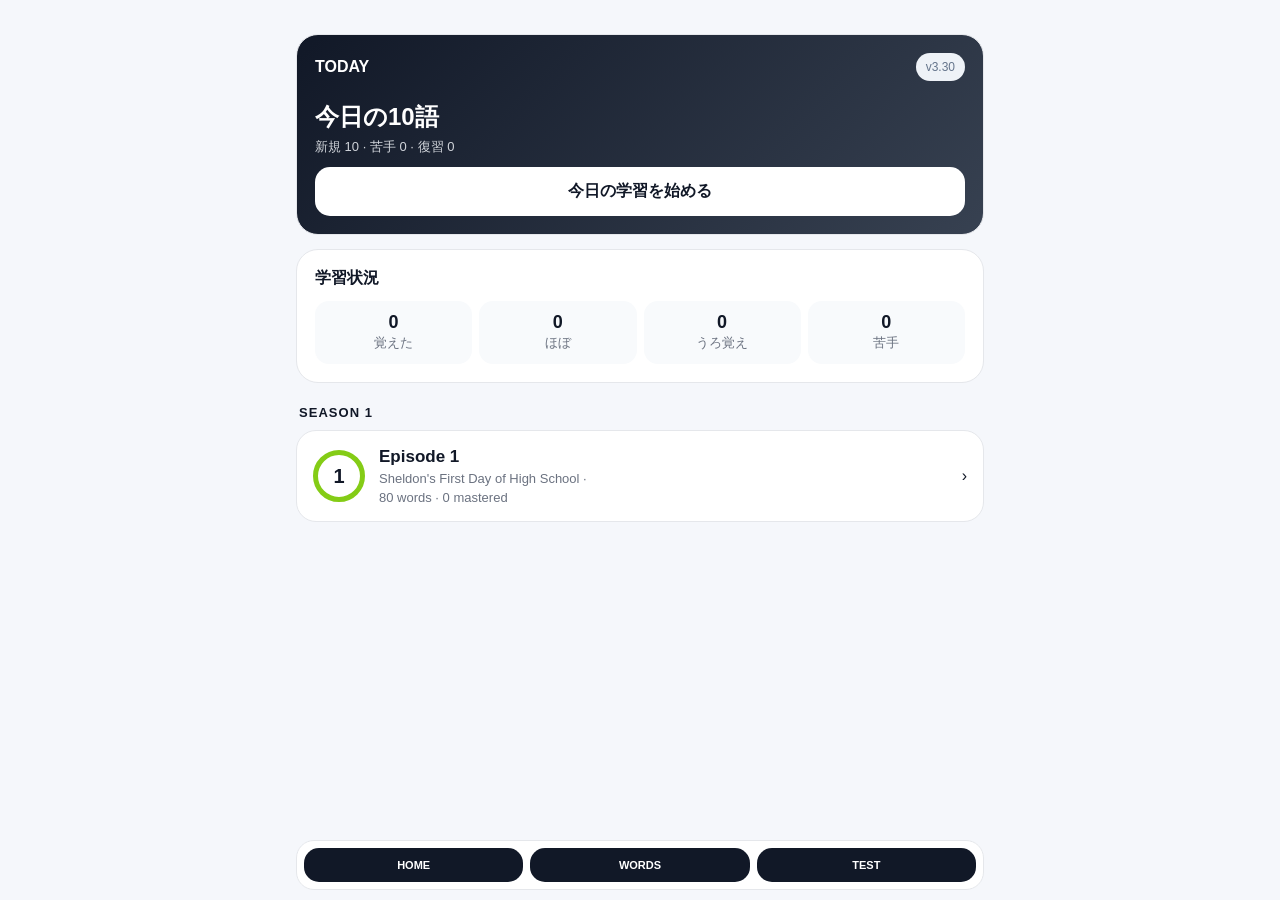
==== commit 432b4736: "Release v3.30 high-contrast set progress rings" ====
--- a/index.html
+++ b/index.html
@@ -1 +1 @@
-<!doctype html><html lang="ja"><head><meta charset="utf-8"><meta name="viewport" content="width=device-width,initial-scale=1,viewport-fit=cover"><meta name="theme-color" content="#111827"><title>Young Sheldon English</title><style>:root{--bg:#f5f7fb;--card:#fff;--ink:#111827;--muted:#6b7280;--line:#e5e7eb;--accent:#111827;--good:#166534;--goodbg:#f0fdf4;--bad:#991b1b;--badbg:#fef2f2}*{box-sizing:border-box}body{margin:0;font-family:-apple-system,BlinkMacSystemFont,"Segoe UI",sans-serif;background:var(--bg);color:var(--ink)}main{max-width:720px;margin:auto;padding:20px 16px 120px}.hero{padding:16px 4px 10px}.eyebrow{font-size:12px;letter-spacing:.12em;color:var(--muted);font-weight:800}h1{font-size:30px;line-height:1.08;margin:7px 0}.sub,.small{color:var(--muted);font-size:13px;line-height:1.55}.card{background:#fff;border:1px solid var(--line);border-radius:22px;padding:18px;margin-top:14px}.row{display:flex;gap:10px;align-items:center;justify-content:space-between}.pill,.mastery{font-size:12px;background:#eef2f7;padding:7px 10px;border-radius:999px}.progress{height:9px;background:#e5e7eb;border-radius:99px;overflow:hidden;margin-top:12px}.progress>div{height:100%;background:var(--accent)}button{width:100%;border:0;border-radius:15px;padding:14px 16px;font-size:16px;font-weight:750;background:var(--accent);color:#fff;margin-top:10px}button.secondary{background:#eef2f7;color:var(--ink)}button.option{background:#fff;color:var(--ink);border:1.5px solid var(--line);text-align:left}button.option.correct{border-color:var(--good);color:var(--good);background:var(--goodbg)}button.option.wrong{border-color:var(--bad);color:var(--bad);background:var(--badbg)}.screen{display:none}.screen.active{display:block}.stats{display:grid;grid-template-columns:repeat(4,1fr);gap:7px;margin-top:12px}.stat{background:#f8fafc;border-radius:14px;padding:11px 5px;text-align:center}.stat b{display:block;font-size:18px}.season-title{font-size:13px;font-weight:850;letter-spacing:.08em;margin:22px 3px 8px}.episode{display:flex;align-items:center;gap:14px;padding:16px;background:#fff;border:1px solid var(--line);border-radius:20px;margin:10px 0;cursor:pointer}.episode-num,.set-num{width:52px;height:52px;border-radius:50%;display:grid;place-items:center;font-size:20px;font-weight:850;flex:none}.episode-num{border:5px solid #84cc16}.set-num{position:relative;background:#d1d5db;padding:5px}.set-num::after{content:"";position:absolute;inset:5px;background:#fff;border-radius:50%;z-index:0}.set-num span{position:relative;z-index:1}.episode-info,.set-info{flex:1}.episode-info b,.set-info b{font-size:17px}.episode-info span,.set-info span{display:block;color:var(--muted);font-size:13px;margin-top:4px}.set-row{display:flex;align-items:center;gap:14px;padding:15px 3px;border-bottom:1px solid var(--line);cursor:pointer}.set-state{font-size:12px;padding:7px 9px;border-radius:10px;background:#f3f4f6}.today{background:linear-gradient(135deg,#111827,#374151);color:#fff}.today .small{color:#d1d5db}.today .version{background:#eef2f7;color:#64748b}.word{font-size:34px;font-weight:850;margin:8px 0}.pron{color:var(--muted);font-size:13px}.meaning{font-size:19px;font-weight:750;margin-top:12px}.detail-label{font-size:16px;font-weight:850;margin-top:22px;padding-top:18px;border-top:1px solid var(--line)}.learn-row{margin:8px 0}.tag{display:inline-block;min-width:28px;text-align:center;border-radius:6px;padding:1px 5px;margin-right:7px;font-size:12px;font-weight:800;background:#eef2f7;color:#64748b}.tag[data-tag="名"]{background:#eff6ff;color:#3b82f6}.tag[data-tag="動"]{background:#f0fdf4;color:#22c55e}.tag[data-tag="形"]{background:#fff7ed;color:#f59e0b}.tag[data-tag="副"]{background:#faf5ff;color:#a855f7}.tag[data-tag="対"]{background:#fef2f2;color:#ef4444}.tag[data-tag="類"]{background:#ecfeff;color:#0891b2}.tag[data-tag="関"]{background:#f8fafc;color:#64748b}.tag[data-tag="句"]{background:#fdf4ff;color:#c026d3}.tag[data-tag="接頭"]{background:#f5f3ff;color:#7c3aed}.speakable{cursor:pointer;-webkit-tap-highlight-color:transparent}.example,.usage{padding:14px;background:#f8fafc;border-radius:14px;margin-top:12px;line-height:1.5}.example-text{font-size:17px;font-weight:750}.example-ja,.usage span{display:block;color:var(--muted);font-size:14px;margin-top:6px}.mastery[data-level="苦手"]{color:#16a34a;font-weight:800}.mastery[data-level="うろ覚え"]{color:#ca8a04;font-weight:800}.mastery[data-level="ほぼ覚えた"]{color:#2563eb;font-weight:800}.mastery[data-level="覚えた"]{color:#166534;font-weight:800}.mastery-grid,.choice-grid{display:grid;grid-template-columns:repeat(2,1fr);gap:8px;margin-top:12px}.mastery-grid button,.choice-grid button{margin:0;background:#f3f4f6;color:var(--ink);font-size:13px}.mastery-grid button.active,.choice-grid button.active{background:var(--accent);color:#fff}.answer-note{margin-top:12px;padding:14px;border-radius:14px}.answer-note.wrong{background:var(--badbg);color:var(--bad)}.answer-note.correct{background:var(--goodbg);color:var(--good)}.hidden{display:none!important}.list-item{padding:14px 0;border-bottom:1px solid var(--line);cursor:pointer}.list-word{font-size:18px;font-weight:800}.list-meaning{font-size:13px;color:var(--muted);margin-top:3px}.tap-hint{font-size:11px;color:var(--muted);font-weight:600}.review-details{margin-top:14px;border-top:1px solid var(--line);padding-top:12px}.review-details summary{cursor:pointer;font-size:13px;font-weight:750;color:var(--muted)}.back{width:auto;margin:0;background:#eef2f7;color:var(--ink)}nav{position:fixed;z-index:20;left:50%;transform:translateX(-50%);bottom:max(10px,env(safe-area-inset-bottom));width:min(calc(100% - 32px),688px);display:grid;grid-template-columns:repeat(3,1fr);gap:7px;background:rgba(255,255,255,.95);backdrop-filter:blur(12px);padding:7px;border:1px solid var(--line);border-radius:18px}nav button{margin:0;padding:11px 2px;font-size:11px}.fixed-next{position:fixed;z-index:30;right:max(22px,calc((100vw - 720px)/2 + 22px));bottom:calc(max(10px,env(safe-area-inset-bottom)) + 68px);width:auto;min-width:140px;box-shadow:0 8px 25px #11182733}</style></head><body><main><section id="home" class="screen active"><div class="card today"><div class="row"><b>TODAY</b><span class="pill version">v3.28</span></div><h2 style="margin-bottom:4px">今日の10語</h2><div class="small" id="todayMix"></div><button style="background:#fff;color:#111827" onclick="startToday()">今日の学習を始める</button></div><div class="card"><b>学習状況</b><div class="stats"><div class="stat"><b id="knownStat">0</b><span class="small">覚えた</span></div><div class="stat"><b id="almostStat">0</b><span class="small">ほぼ</span></div><div class="stat"><b id="fuzzyStat">0</b><span class="small">うろ覚え</span></div><div class="stat"><b id="weakStat">0</b><span class="small">苦手</span></div></div></div><div class="season-title">SEASON 1</div><div class="episode" onclick="openEpisode()"><div class="episode-num">1</div><div class="episode-info"><b>Episode 1</b><span>Sheldon's First Day of High School · <span id="epMeta"></span></span></div><span>›</span></div></section><section id="episode" class="screen"><button class="back" onclick="show('home')">← SEASON 1</button><div class="card"><div class="row"><div><div class="small">SEASON 1</div><h2 style="margin:3px 0">Episode 1</h2><div class="small" style="font-size:15px">Sheldon's First Day of High School</div></div><span class="pill" id="epWordCount"></span></div><div class="progress"><div id="epProgress"></div></div><p class="small" id="epProgressText"></p><button onclick="startCurrentSet()">つづきから</button><button class="secondary" onclick="showList()">全単語を見る</button></div><div class="card"><b>単語セット</b><div id="setList"></div></div><div class="card"><b>復習テスト</b><p class="small">苦手な単語を優先して出題します。</p><button onclick="show('settings')">テストする</button></div></section><section id="settings" class="screen"><button class="back" onclick="openEpisode()">← Episode 1</button><div class="card"><h2>テスト設定</h2><div class="detail-label" style="border:0;margin-top:0;padding-top:0">問題数</div><div class="choice-grid" id="countChoices"></div><button onclick="startQuiz()">テストを始める</button></div></section><section id="learn" class="screen"><button class="back" onclick="exitStudy()">← 戻る</button><div class="card"><div class="row"><span class="pill" id="counter"></span><span class="mastery" id="learnMastery"></span></div><div class="word" id="word" onclick="speakText(currentLearnWord().w)"></div><div class="pron" id="pron"></div><div class="meaning" id="meaning"></div><div id="learnRelated"></div><div class="example" id="example" onclick="speakText(currentLearnWord().e)"></div><div class="detail-label">習熟度</div><div class="mastery-grid" id="learnMasteryButtons"></div><button id="nextBtn" class="fixed-next" onclick="nextWord()">次へ</button></div></section><section id="list" class="screen"><button class="back" onclick="openEpisode()">← Episode 1</button><div class="card"><div class="row"><b>Episode 1 単語一覧</b><span class="pill" id="listCount"></span></div><div id="wordList"></div></div></section><section id="quiz" class="screen"><div class="card"><div class="row"><b>Quick Test</b><span class="pill" id="quizCount"></span></div><div class="word" id="quizWord" onclick="speakText(quizWords[qidx].w)"></div><div class="tap-hint">単語をタップで発音</div><div id="options"></div><div id="answerNote" class="answer-note hidden"></div><div id="feedback" class="example hidden"></div><button id="quizNext" class="fixed-next hidden" onclick="nextQuiz()">次の問題</button></div></section><section id="review" class="screen"><div class="card"><div class="small">TEST RESULT</div><h2>今回の結果</h2><div class="stats" style="grid-template-columns:repeat(2,1fr)"><div class="stat"><b id="scoreStat">0%</b><span class="small">正答率</span></div><div class="stat"><b id="wrongCount">0</b><span class="small">間違い</span></div></div><div id="reviewWordLists"></div><button id="retestWrongBtn" onclick="startWrongRetest()"></button><button class="secondary" id="reviewBackBtn" onclick="openEpisode()">Episode 1へ戻る</button></div></section><nav id="mainNav"><button onclick="show('home')">HOME</button><button onclick="showList()">WORDS</button><button onclick="show('settings')">TEST</button></nav></main><script>const W=(w,p,m,d,r,u,e,j)=>({w,p,m,d,learn:r,u,e,j});const words=[W('nourishment','/ˈnɜːrɪʃmənt/','栄養・滋養','食べ物などから得る栄養。心や精神を豊かにするものにも使う。',[['動','nourish','栄養を与える'],['類','nutrition','栄養']],['provide nourishment','栄養を与える'],'nourishment of our bodies','私たちの体の栄養'),W('revolting','/rɪˈvoʊltɪŋ/','ひどく不快な・気持ち悪い','嫌悪感を覚えるほど不快という強い表現。',[['類','disgusting','ひどく不快な'],['類','gross','気持ち悪い']],['a revolting smell','ひどく不快な臭い'],'that was revolting','それは気持ち悪かった'),W('credentials','/krəˈdenʃəlz/','資格・経歴・実績','能力や立場を証明する学歴・職歴・資格・実績など。credential の複数形。人の資格・経歴・実績をまとめて表すこの意味では credentials と複数形で使われることが多い。',[['類','qualification','資格・適性'],['関','experience','経験・経歴']],['check credentials','資格を確認する'],'questioned my credentials','私の資格・経歴に疑問を呈した'),W('violation','/ˌvaɪəˈleɪʃən/','違反・侵害','規則や法律への違反。権利などの侵害にも使う。',[['動','violate','違反する・侵害する'],['類','breach','違反']],['in violation of','〜に違反して'],'in violation of the dress code','服装規定に違反して'),W('gifted','/ˈɡɪftɪd/','才能に恵まれた','生まれつき非常に高い能力を持つこと。',[['類','talented','才能のある'],['名','gift','才能']],['a gifted student','才能ある生徒'],'remarkably gifted','並外れて才能に恵まれた'),W('dimwitted','/ˌdɪmˈwɪtɪd/','頭の鈍い・愚かな','理解力や判断力が低いことを表す否定的な形容詞。',[['名','wit','知力・機転'],['類','slow-witted','頭の回転が遅い']],['a dimwitted remark','愚かな発言'],'how dimwitted you are','君がどれだけ頭が鈍くても'),W('kinematics','/ˌkɪnəˈmætɪks/','運動学','位置・速度・加速度などから物体の動きを記述する分野。',[['関','kinematic','運動学の'],['関','velocity','速度']],['kinematic analysis','運動学的分析'],'dimensional kinematics','次元運動学'),W('remarkably','/rɪˈmɑːrkəbli/','著しく・驚くほど','注目に値するほど、驚くほどという意味。',[['形','remarkable','注目すべき'],['類','exceptionally','並外れて']],['remarkably well','驚くほどうまく'],'remarkably gifted','並外れて才能に恵まれた'),W('arranged','/əˈreɪndʒd/','手配された・整えられた','arrangeの過去形・過去分詞。予定の手配や物の配置に使う。',[['動','arrange','手配する'],['名','arrangement','手配・取り決め']],['arrange a meeting','会議を手配する'],'still be arranged','まだ手配できる'),W('business','/ˈbɪznəs/','用事・関心事・仕事','仕事だけでなく、自分に関係すること・用事という意味でも使う。',[['類','affair','事柄・問題'],['関','businesslike','事務的な']],['mind your own business','自分のことに専念する'],'None of your business','あなたには関係ない'),W('theoretical','/ˌθiːəˈretɪkəl/','理論上の・理論的な','実践より理論に関係すること。学術分野でよく使う。',[['名','theory','理論'],['対','practical','実践的な']],['theoretical physics','理論物理学'],'theoretical physics','理論物理学'),W('backup','/ˈbækʌp/','予備・代替案','本来のものが使えない場合に備えた予備のものや計画。',[['類','alternative','代替案'],['関','backup plan','予備計画']],['have a backup plan','予備案を持つ'],'my backup plan','私の予備の計画'),W('professional','/prəˈfeʃənəl/','専門職の・プロの','仕事として専門的に行う人や、その水準を表す。',[['名','profession','職業'],['副','professionally','専門的に']],['professional career','専門職としての経歴'],'professional ticket taker','プロの切符係'),W('unbalanced','/ʌnˈbælənst/','釣り合っていない・不均衡な','力や状態のバランスが取れていないこと。',[['動','balance','均衡を取る'],['対','balanced','釣り合った']],['unbalanced force','不均衡な力'],'unbalanced force','不均衡な力'),W('scientific','/ˌsaɪənˈtɪfɪk/','科学的な','科学の方法・知識・研究に基づくこと。',[['名','science','科学'],['名','scientist','科学者']],['scientific evidence','科学的証拠'],'Scientific principles','科学的な原理'),W('principle','/ˈprɪnsəpəl/','原理・原則','物事の基本となる規則や考え方。',[['類','rule','規則'],['類','concept','概念']],['basic principle','基本原理'],'Scientific principles','科学的な原理'),W('adopted','/əˈdɑːptɪd/','養子になった・採用された','人を養子にする、または方法や考えを採用する adopt の形。',[['動','adopt','養子にする・採用する'],['名','adoption','養子縁組・採用']],['adopt a method','方法を採用する'],'He\'s adopted','彼は養子だ'),W('financial','/faɪˈnænʃəl/','金銭上の・財政の','お金、収入、支出などに関係する。',[['名','finance','財務・資金'],['副','financially','金銭的に']],['financial problem','金銭的な問題'],'financial problems','金銭的な問題'),W('reassuring','/ˌriːəˈʃʊrɪŋ/','安心させる','不安を減らし、安心感を与えること。',[['動','reassure','安心させる'],['名','reassurance','安心させること']],['a reassuring voice','安心させる声'],'very reassuring','とても安心できる'),W('maliciously','/məˈlɪʃəsli/','悪意をもって','人を傷つけようとする意図を持って行う様子。',[['形','malicious','悪意のある'],['名','malice','悪意']],['act maliciously','悪意をもって行動する'],'maliciously harass','悪意をもって嫌がらせする'),W('harass','/həˈræs/','嫌がらせをする','繰り返し困らせたり不快にさせたりする。',[['名','harassment','嫌がらせ'],['類','bother','困らせる']],['harass someone','人に嫌がらせをする'],'maliciously harass','悪意をもって嫌がらせする'),W('torment','/ˈtɔːrment/','苦しめる・悩ませる','精神的または身体的に強く苦しめること。',[['名','torment','苦痛'],['類','torture','苦しめる']],['torment someone','人を苦しめる'],'someone else to torment','代わりに苦しめる相手'),W('gullible','/ˈɡʌləbəl/','だまされやすい','人の話を簡単に信じてしまう性質。',[['類','naive','世間知らずな'],['対','skeptical','疑い深い']],['too gullible','だまされやすすぎる'],'she\'s gullible','彼女はだまされやすい'),W('intimidated','/ɪnˈtɪmədeɪtɪd/','怖気づいた・威圧された','相手の能力や態度などによって自信を失った状態。',[['動','intimidate','威圧する'],['名','intimidation','威圧']],['feel intimidated','怖気づく'],'intimidated by you','君に怖気づく'),W('intellect','/ˈɪntəlekt/','知性・知力','理解したり考えたりする高度な思考能力。',[['形','intellectual','知的な'],['類','intelligence','知能']],['great intellect','優れた知性'],'recognize my intellect','私の知性を認める'),W('exposed','/ɪkˈspoʊzd/','露出した・さらされた','覆われず見えている、または危険などにさらされた状態。',[['動','expose','さらす・露出する'],['名','exposure','露出・接触']],['exposed skin','露出した肌'],'an exposed tattoo','露出したタトゥー'),W('thorough','/ˈθɜːroʊ/','徹底的な・入念な','細部まで抜けなく注意を払うこと。',[['副','thoroughly','徹底的に'],['類','complete','完全な']],['thorough check','徹底的な確認'],'a thorough cleaning','徹底的な清掃'),W('allergy','/ˈælərdʒi/','アレルギー','特定の物質に免疫系が過敏に反応すること。',[['形','allergic','アレルギーの'],['関','reaction','反応']],['have an allergy','アレルギーがある'],'an allergy attack','アレルギー発作'),W('despite','/dɪˈspaɪt/','〜にもかかわらず','予想と反対の結果を示すときに使う前置詞。後ろには名詞などを置く。',[['類','in spite of','〜にもかかわらず'],['関','although','〜だけれども']],['despite the rain','雨にもかかわらず'],'despite his young age','彼の若さにもかかわらず'),W('designated','/ˈdezɪɡneɪtɪd/','指定された','特定の目的のため正式に決められたこと。',[['動','designate','指定する'],['名','designation','指定']],['designated area','指定区域'],'a designated area','指定区域'),W('diaphanous','/daɪˈæfənəs/','透けるほど薄い','布などが非常に薄く、光や向こう側が透けて見えること。',[['類','sheer','薄く透ける'],['類','transparent','透明な']],['diaphanous fabric','透ける薄い布'],'blouse is diaphanous','ブラウスが透けている'),W('account','/əˈkaʊnt/','考慮・説明・口座','文脈によって意味が大きく変わる頻出語。take into account で「考慮する」。',[['句','take into account','考慮に入れる'],['名','account','説明・口座']],['take it into account','それを考慮する'],'take that into account','それを考慮に入れる'),W('subsection','/ˈsʌbsekʃən/','小項目・小節','文書の section をさらに細かく分けた部分。',[['名','section','節・区分'],['接頭','sub-','下位の']],['read subsection B','B項を読む'],'subsection B','B項'),W('breach','/briːtʃ/','違反・侵害','規則・契約・義務などを破ること。',[['動','breach','違反する'],['類','violation','違反']],['breach of contract','契約違反'],'in breach of the hygiene code','衛生規定に違反して'),W('hygiene','/ˈhaɪdʒiːn/','衛生・衛生管理','健康を保つため清潔な状態を維持すること。',[['形','hygienic','衛生的な'],['関','cleanliness','清潔さ']],['personal hygiene','個人衛生'],'the hygiene code','衛生規定'),W('pursue','/pərˈsuː/','追求する・続ける','目標・仕事・学問などを積極的に目指して続ける。',[['名','pursuit','追求'],['類','seek','求める']],['pursue a career','キャリアを追求する'],'pursue music','音楽を追求する'),W('faculty','/ˈfækəlti/','教職員・学部','学校の教員集団、または大学の学部を意味する。',[['関','staff','職員'],['関','department','学科・部門']],['faculty member','教員'],'a faculty restroom','教職員用トイレ'),W('recruit','/rɪˈkruːt/','採用する・勧誘する','組織やチームに新しい人を入れるため勧誘する。',[['名','recruit','新人・新兵'],['名','recruitment','採用']],['recruit players','選手を勧誘する'],'recruit kids','子どもたちを勧誘する'),W('reputation','/ˌrepjəˈteɪʃən/','評判・評価','周囲の人々からどのように評価されているか。',[['類','image','イメージ'],['関','reputable','評判の良い']],['good reputation','良い評判'],'a bad reputation','悪い評判'),W('uncertainty','/ʌnˈsɜːrtənti/','不確実性・不安定さ','何が起こるか、何が正しいか確信できない状態。',[['形','uncertain','不確かな'],['対','certainty','確実性']],['a time of uncertainty','不確実な時期'],'a world filled with uncertainty','不確実さに満ちた世界'),W('assaulted','/əˈsɔːltɪd/','暴行を受けた・襲われた','人から身体的な攻撃を受けた状態。',[['動','assault','襲う・暴行する'],['類','attack','攻撃する']],['physically assaulted','身体的に襲われた'],'be assaulted','暴行を受ける'),W('haven','/ˈheɪvən/','安全な場所・避難所','危険や不安から逃れて安心できる場所。',[['類','refuge','避難所'],['類','shelter','避難場所']],['a safe haven','安全な避難場所'],'a haven for higher learning','高等教育のための安全な場所'),W('retaliate','/rɪˈtælieɪt/','報復する・やり返す','相手から受けた行為に対して仕返しする。',[['名','retaliation','報復'],['類','strike back','反撃する']],['retaliate against','〜に報復する'],'Do not retaliate','やり返さないで'),W('admirable','/ˈædmərəbəl/','立派な・称賛に値する','尊敬や称賛に値する性質を表す。',[['動','admire','称賛する'],['名','admiration','称賛']],['an admirable effort','立派な努力'],'whatever is admirable','称賛に値するもの'),W('handbook','/ˈhændbʊk/','手引書・ハンドブック','規則や手順などをまとめた小型の案内書。',[['類','manual','手引書'],['類','guide','案内書']],['student handbook','生徒手帳・学生向け規則集'],'the student handbook','生徒向け手引書'),W('extreme','/ɪkˈstriːm/','極端な・非常に激しい','程度が通常の範囲を大きく超えていること。',[['副','extremely','非常に'],['類','severe','深刻な・激しい']],['extreme weather','異常気象・極端な天候'],'extreme hairstyles','極端な髪型'),W('argument','/ˈɑːrɡjəmənt/','口論・議論','意見の食い違いによる口論や、理由を示す議論。',[['動','argue','言い争う・主張する'],['類','dispute','論争']],['have an argument','口論する'],'a common argument','よくある口論'),W('marriage','/ˈmærɪdʒ/','結婚・婚姻','二人が婚姻関係にある状態や制度。',[['動','marry','結婚する'],['形','married','結婚している']],['a happy marriage','幸せな結婚生活'],'argument in marriages','結婚生活での口論'),W('freshman','/ˈfreʃmən/','1年生・新入生','米国の高校や大学などの1年生。',[['関','sophomore','2年生'],['関','senior','最上級生']],['freshman year','1年生の年'],'Freshman year','1年生の年'),W('license','/ˈlaɪsəns/','免許・許可証','特定の活動を公式に許可する証明書。',[['形','licensed','免許を持つ'],['類','permit','許可証']],['a valid license','有効な免許証'],'license plates','ナンバープレート'),W('prime','/praɪm/','素数の・主要な','数学では1と自分自身以外で割り切れない数を表す。',[['句','prime number','素数'],['類','primary','主要な']],['a prime number','素数'],'prime numbers','素数'),W('recognize','/ˈrekəɡnaɪz/','認識する・見分ける','見たり聞いたりして以前知っていたものだと分かる。',[['名','recognition','認識'],['類','identify','特定する']],['recognize a face','顔を見分ける'],'recognize my intellect','私の知性を認める'),W('fad','/fæd/','一時的な流行','短期間だけ急に人気になるもの。',[['類','trend','傾向・流行'],['類','craze','大流行']],['a passing fad','一時的な流行'],'start a fad','流行を始める'),W('ammonia','/əˈmoʊniə/','アンモニア','刺激臭のある化学物質。洗浄剤などにも使われる。',[['関','chemical','化学物質'],['関','cleaner','洗浄剤']],['the smell of ammonia','アンモニアのにおい'],'I smell ammonia','アンモニアのにおいがする'),W('homeroom','/ˈhoʊmruːm/','ホームルーム・学級','学校で出欠確認や連絡などを行う基本のクラス。',[['関','classroom','教室'],['関','teacher','教師']],['homeroom teacher','担任の先生'],'your homeroom','あなたのホームルーム'),W('attire','/əˈtaɪər/','服装・衣装','特定の場面で身につける服装をややフォーマルに表す。',[['類','clothing','衣類'],['類','outfit','服装']],['business attire','ビジネス向けの服装'],'sports attire','スポーツ用の服装'),W('grooming','/ˈɡruːmɪŋ/','身だしなみ・手入れ','髪やひげ、服装などを整えること。',[['動','groom','身だしなみを整える'],['関','appearance','外見']],['grooming standards','身だしなみ基準'],'grooming code','身だしなみ規定'),W('blouse','/blaʊs/','ブラウス','主に女性用の上半身に着る衣服。',[['類','shirt','シャツ'],['関','clothing','衣類']],['a white blouse','白いブラウス'],'this girl\'s blouse','この女の子のブラウス'),W('accuse','/əˈkjuːz/','非難する・告発する','誰かが悪いことをしたと主張する。',[['名','accusation','告発・非難'],['類','blame','責める']],['accuse someone of','人を〜で非難する'],'accuses me','私を非難する'),W('intelligence','/ɪnˈtelɪdʒəns/','知能・知性','学習し、理解し、考える能力。',[['形','intelligent','知的な'],['類','intellect','知性']],['artificial intelligence','人工知能'],'his intelligence','彼の知性'),W('sonata','/səˈnɑːtə/','ソナタ・奏鳴曲','主に器楽のために作られた楽曲形式。',[['関','composition','作曲・楽曲'],['関','movement','楽章']],['piano sonata','ピアノソナタ'],'this sonata','このソナタ'),W('calculus','/ˈkælkjələs/','微積分','変化率や面積などを扱う数学の分野。',[['関','derivative','導関数'],['関','integral','積分']],['study calculus','微積分を学ぶ'],'doing calculus','微積分をやっている'),W('Euclidean','/juˈklɪdiən/','ユークリッドの・ユークリッド幾何学の','古典的なユークリッド幾何学に関する形容詞。',[['名','Euclid','ユークリッド'],['関','geometry','幾何学']],['Euclidean geometry','ユークリッド幾何学'],'Euclidean geometry','ユークリッド幾何学'),W('geometry','/dʒiˈɑːmətri/','幾何学','形、角度、距離、空間などを扱う数学分野。',[['形','geometric','幾何学の'],['関','shape','形']],['study geometry','幾何学を学ぶ'],'Euclidean geometry','ユークリッド幾何学'),W('pitch','/pɪtʃ/','音の高さ・投球','音楽では音の高低を表し、スポーツでは投球なども意味する。',[['句','perfect pitch','絶対音感'],['関','tone','音色・音']],['have perfect pitch','絶対音感がある'],'perfect pitch','絶対音感'),W('musician','/mjuˈzɪʃən/','音楽家・演奏家','音楽を演奏したり作ったりする人。',[['名','music','音楽'],['形','musical','音楽の']],['professional musician','プロの音楽家'],'Musicians take drugs','音楽家は薬物を使う'),W('principal','/ˈprɪnsəpəl/','校長・主要な','学校の校長という意味でよく使う。principleとは別語。',[['類','headteacher','校長'],['対','principle','原理・原則']],['school principal','学校の校長'],'principal\'s office','校長室'),W('uniform','/ˈjuːnəfɔːrm/','制服・ユニフォーム','同じ組織やチームの人が共通して着る服。',[['関','attire','服装'],['形','uniform','均一な']],['school uniform','学校の制服'],'get your uniform on','ユニフォームを着る'),W('ordinary','/ˈɔːrdəneri/','普通の・平凡な','特別ではなく通常であること。',[['副','ordinarily','通常は'],['類','normal','普通の']],['an ordinary day','普通の日'],'ordinary potato','普通のジャガイモ'),W('supplies','/səˈplaɪz/','用品・備品','仕事や学習などに必要な物品。',[['動','supply','供給する'],['類','materials','資材・材料']],['school supplies','学用品'],'The supplies you\'ll need','必要な用品'),W('grip','/ɡrɪp/','握ること・握り','何かを手でしっかりつかむこと。',[['動','grip','しっかり握る'],['類','grasp','つかむ']],['a firm grip','しっかりした握り'],'alligator grips','ワニ口クリップ'),W('rat out','/ræt aʊt/','密告する・告げ口する','くだけた表現で、誰かの悪事などを他人に告げる。',[['類','snitch','密告する'],['類','inform on','〜を密告する']],['rat someone out','人を密告する'],'ratting people out','人を告げ口する'),W('complicated','/ˈkɑːmpləkeɪtɪd/','複雑な・ややこしい','多くの要素が絡み、理解や処理が難しいこと。',[['動','complicate','複雑にする'],['類','complex','複雑な']],['a complicated problem','複雑な問題'],'kind of complicated','ちょっと複雑'),W('justice','/ˈdʒʌstɪs/','正義・公正','公平で正しい扱いや、法による正義。',[['形','just','公正な'],['類','fairness','公平さ']],['seek justice','正義を求める'],'Justice descended upon','正義が下された'),W('fired','/ˈfaɪərd/','解雇された','仕事を辞めさせられた状態。',[['動','fire','解雇する'],['類','dismissed','解雇された']],['get fired','解雇される'],'I got fired','私は解雇された'),W('deserve','/dɪˈzɜːrv/','〜に値する・受けるにふさわしい','行動や状況から何かを受けるのが妥当であること。',[['形','deserving','〜に値する'],['類','merit','値する']],['deserve a chance','機会を与えられるに値する'],'education he deserves','彼にふさわしい教育'),W('afford','/əˈfɔːrd/','〜する余裕がある','費用や時間などを負担できる余裕があること。',[['形','affordable','手頃な'],['関','cost','費用']],['can afford to','〜する余裕がある'],'can\'t afford private school','私立学校に通わせる余裕がない'),W('private','/ˈpraɪvət/','私的な・民間の','公的ではなく個人や特定の組織に属すること。',[['名','privacy','プライバシー'],['対','public','公の']],['private school','私立学校'],'private school','私立学校'),W('comforting','/ˈkʌmfərtɪŋ/','安心させる・心強い','不安や悲しみを和らげる性質を表す。',[['動','comfort','慰める'],['類','reassuring','安心させる']],['a comforting thought','安心できる考え'],'find comforting','安心できると思う'),W('pregnant','/ˈpreɡnənt/','妊娠している','胎児を身ごもっている状態。',[['名','pregnancy','妊娠'],['関','expecting','妊娠している']],['be pregnant','妊娠している'],'That girl\'s pregnant','あの女の子は妊娠している')];const SET_SIZE=10;let state=JSON.parse(localStorage.getItem('ys-state')||'{}');state.learned=state.learned||[];state.wrong=state.wrong||[];state.mastery=state.mastery||{};state.quizCount=state.quizCount||10;state.unlockedSet=state.unlockedSet||1;let idx=0,qidx=0,score=0,studyWords=[],quizWords=[],currentWrong=[],studyMode='set',questionAnswered=false,quizMode='normal';function save(){localStorage.setItem('ys-state',JSON.stringify(state));updateStats()}function show(id){document.querySelectorAll('.screen').forEach(x=>x.classList.remove('active'));document.getElementById(id).classList.add('active');let n=document.getElementById('mainNav');if(n)n.classList.toggle('hidden',id==='learn'||id==='quiz');window.scrollTo(0,0);updateStats()}function masteryOf(w){return state.mastery[w]||(state.wrong.includes(w)?'苦手':'未学習')}function mastered(x){return ['ほぼ覚えた','覚えた'].includes(masteryOf(x.w))}function rank(w){return {'苦手':0,'うろ覚え':1,'未学習':2,'ほぼ覚えた':3,'覚えた':4}[masteryOf(w)]}function syncUnlock(){state.unlockedSet=Math.ceil(words.length/SET_SIZE)}function setMasteryWord(w,l){state.mastery[w]=l;if(l==='苦手'){if(!state.wrong.includes(w))state.wrong.push(w)}else state.wrong=state.wrong.filter(v=>v!==w);syncUnlock();save()}function promote(w){let n=masteryOf(w);if(n!=='覚えた')state.mastery[w]=n==='ほぼ覚えた'?'覚えた':'ほぼ覚えた';state.wrong=state.wrong.filter(v=>v!==w);syncUnlock()}function speakText(t){if(!('speechSynthesis'in window))return;speechSynthesis.cancel();let u=new SpeechSynthesisUtterance(t);u.lang='en-US';u.rate=.96;speechSynthesis.speak(u)}function relatedHTML(x){return x.learn.map(a=>'<div class="learn-row"><span class="tag" data-tag="'+a[0]+'">'+a[0]+'</span><b class="speakable" onclick="speakText(\''+a[1].replace(/'/g,"\\'")+'\')">'+a[1]+'</b>　'+a[2]+'</div>').join('')+'<div class="usage speakable" onclick="speakText(\''+x.u[0].replace(/'/g,"\\'")+'\')"><b>'+x.u[0]+'</b><span>'+x.u[1]+'</span></div>'}function setRing(chunk){let colors={'苦手':'#D79A91','うろ覚え':'#D6BC72','ほぼ覚えた':'#8FA3B8','覚えた':'#86B99A','未学習':'#D1D5DB'},order=['覚えた','ほぼ覚えた','うろ覚え','苦手','未学習'],total=chunk.length,start=0,parts=[];order.forEach(l=>{let n=chunk.filter(x=>masteryOf(x.w)===l).length;if(!n)return;let end=start+n/total*360;parts.push(colors[l]+' '+start+'deg '+end+'deg');start=end});return 'conic-gradient('+parts.join(',')+')'}function openEpisode(){syncUnlock();let sets=Math.ceil(words.length/SET_SIZE),m=words.filter(mastered).length;epWordCount.textContent=words.length+' words';epProgress.style.width=(m/words.length*100)+'%';epProgressText.textContent=m+' / '+words.length+'語 習得';let html='';for(let i=1;i<=sets;i++){let chunk=words.slice((i-1)*SET_SIZE,i*SET_SIZE),done=chunk.filter(mastered).length,ring=setRing(chunk);html+='<div class="set-row" onclick="startSet('+i+')"><div class="set-num" style="background:'+ring+'"><span>'+i+'</span></div><div class="set-info"><b>SET '+i+'</b><span>'+done+' / '+chunk.length+'語 習得</span></div><div class="set-state">'+(done===chunk.length?'✓':'›')+'</div></div>'}setList.innerHTML=html;show('episode')}function currentSetNo(){for(let i=1;i<=Math.ceil(words.length/SET_SIZE);i++){let c=words.slice((i-1)*SET_SIZE,i*SET_SIZE);if(c.some(x=>!mastered(x)))return i}return Math.ceil(words.length/SET_SIZE)}function startCurrentSet(){beginSetStudy(currentSetNo())}function beginSetStudy(n){studyWords=words.slice((n-1)*SET_SIZE,n*SET_SIZE);idx=0;studyMode='set';show('learn');renderWord();speakText(studyWords[0].w)}function startSet(n){beginSetStudy(n)}function todayWords(){syncUnlock();let available=words.slice(0,state.unlockedSet*SET_SIZE),priority={'苦手':0,'うろ覚え':1,'未学習':2,'ほぼ覚えた':3,'覚えた':4},sorted=[...available].sort((a,b)=>priority[masteryOf(a.w)]-priority[masteryOf(b.w)]);return sorted.slice(0,Math.min(10,sorted.length))}function startToday(){studyWords=todayWords();idx=0;studyMode='today';show('learn');renderWord();speakText(studyWords[0].w)}function startWrongRetest(){let retry=words.filter(x=>currentWrong.includes(x.w));if(!retry.length){alert('今回のテストで間違えた単語はありません');return}startQuiz(retry,'retest')}function currentLearnWord(){return studyWords[idx]}function renderWord(){let x=currentLearnWord();counter.textContent=(idx+1)+' / '+studyWords.length;word.textContent=x.w;pron.textContent=x.p;meaning.textContent=x.m;learnRelated.innerHTML=relatedHTML(x);example.innerHTML='<div class="small">本編の実際のセリフ</div><div class="example-text">'+x.e+'</div><div class="example-ja">'+x.j+'</div>';renderLearnMastery();if(!state.learned.includes(x.w))state.learned.push(x.w);save();nextBtn.textContent=idx===studyWords.length-1?(studyMode==='set'?'SETテストへ':studyMode==='single'?'一覧へ':'学習を終える'):'次へ'}function renderLearnMastery(){let x=currentLearnWord(),ls=['苦手','うろ覚え','ほぼ覚えた','覚えた'],now=masteryOf(x.w);learnMastery.textContent=now;learnMastery.dataset.level=now;learnMasteryButtons.innerHTML=ls.map(l=>'<button class="'+(l===now?'active':'')+'" onclick="setLearn(\''+l+'\')">'+l+'</button>').join('')}function setLearn(l){setMasteryWord(currentLearnWord().w,l);renderLearnMastery()}function nextWord(){if(idx<studyWords.length-1){idx++;renderWord();speakText(studyWords[idx].w);window.scrollTo(0,0)}else if(studyMode==='single'){showList()}else if(studyMode==='set'){startQuiz(studyWords)}else openEpisode()}function showList(){listCount.textContent=words.length+' words';wordList.innerHTML=words.map((x,i)=>'<div class="list-item" onclick="studySingleWord('+i+')"><div class="row"><span class="list-word">'+x.w+'</span><span class="mastery" data-level="'+masteryOf(x.w)+'">'+masteryOf(x.w)+'</span></div><div class="list-meaning">'+x.m+'　'+x.p+'</div></div>').join('');show('list')}function studySingleWord(i){studyWords=[words[i]];idx=0;studyMode='single';show('learn');renderWord();speakText(words[i].w)}function exitStudy(){studyMode==='single'?showList():openEpisode()}function renderCountChoices(){countChoices.innerHTML=[10,20,30,40].map(n=>'<button class="'+(state.quizCount===n?'active':'')+'" onclick="setCount('+n+')">'+n+'問</button>').join('')}function setCount(n){state.quizCount=n;save();renderCountChoices()}function quizPool(){syncUnlock();let learned=words.filter(x=>state.learned.includes(x.w)||masteryOf(x.w)!=='未学習');return learned.length>=4?learned:words.slice(0,state.unlockedSet*SET_SIZE)}function buildQuiz(){let base=quizPool(),pool=[...base].sort((a,b)=>rank(a.w)-rank(b.w)),out=[];while(out.length<state.quizCount){out.push(...pool);pool=[...base].sort(()=>Math.random()-.5)}return out.slice(0,state.quizCount)}function startQuiz(custom,mode){quizMode=mode||'normal';quizWords=custom?[...custom]:buildQuiz();qidx=0;score=0;currentWrong=[];questionAnswered=false;show('quiz');renderQuiz()}function renderQuiz(){questionAnswered=false;let x=quizWords[qidx];quizCount.textContent=(qidx+1)+' / '+quizWords.length;quizWord.textContent=x.w;answerNote.className='answer-note hidden';feedback.classList.add('hidden');quizNext.classList.add('hidden');let pool=[x];while(pool.length<4){let w=words[Math.floor(Math.random()*words.length)];if(w.w!==x.w&&!pool.some(o=>o.m===w.m))pool.push(w)}pool.sort(()=>Math.random()-.5);options.innerHTML='';pool.forEach(w=>{let b=document.createElement('button');b.className='option';b.textContent=w.m;b.onclick=()=>answer(b,w,x);options.appendChild(b)})}function showOptionExplanation(w,kind){if(!w)return;answerNote.className='answer-note '+kind;answerNote.innerHTML='<b class="speakable" onclick="speakText(&quot;'+w.w.replace(/&/g,'&amp;').replace(/\"/g,'&quot;')+'&quot;)">'+w.w+'</b><br>'+w.m+'<div class="quiz-related">'+relatedHTML(w)+'</div>';speakText(w.w)}function answer(btn,choice,x){if(questionAnswered){showOptionExplanation(choice,choice.w===x.w?'correct':'wrong');if(choice.w===x.w){feedback.innerHTML='<div class="small">本編の実際のセリフ</div><div class="example-text">'+x.e+'</div><div class="example-ja">'+x.j+'</div>';feedback.classList.remove('hidden')}else feedback.classList.add('hidden');return}if(choice.w!==x.w){if(btn.classList.contains('wrong')){showOptionExplanation(choice,'wrong');return}btn.classList.add('wrong');if(!currentWrong.includes(x.w))currentWrong.push(x.w);setMasteryWord(x.w,'苦手');showOptionExplanation(choice,'wrong');return}questionAnswered=true;if(!currentWrong.includes(x.w))score++;btn.classList.add('correct');if(quizMode!=='retest'&&!currentWrong.includes(x.w))promote(x.w);save();showOptionExplanation(x,'correct');feedback.innerHTML='<div class="small">本編の実際のセリフ</div><div class="example-text">'+x.e+'</div><div class="example-ja">'+x.j+'</div>';feedback.classList.remove('hidden');quizNext.classList.remove('hidden')}function nextQuiz(){if(qidx<quizWords.length-1){qidx++;renderQuiz()}else{syncUnlock();save();show('review');renderReviewLists()}}function reviewWordRow(w){let i=words.findIndex(x=>x.w===w.w);return '<div class="list-item" onclick="studySingleWord('+i+')"><div class="list-word speakable" onclick="event.stopPropagation();speakText(\''+w.w.replace(/'/g,"\\'")+'\')">'+w.w+'</div><div class="list-meaning">'+w.m+'</div></div>'}function renderReviewLists(){if(!document.getElementById('reviewWordLists'))return;let wrong=quizWords.filter(x=>currentWrong.includes(x.w)),correct=quizWords.filter(x=>!currentWrong.includes(x.w));reviewWordLists.innerHTML='<div class="detail-label">間違えた単語　'+wrong.length+'語</div>'+(wrong.length?wrong.map(reviewWordRow).join(''):'<p class="small">なし</p>')+(correct.length?'<details class="review-details"><summary>正解した'+correct.length+'語を見る</summary>'+correct.map(reviewWordRow).join('')+'</details>':'')}function updateStats(){syncUnlock();let c=l=>words.filter(x=>masteryOf(x.w)===l).length;knownStat.textContent=c('覚えた');almostStat.textContent=c('ほぼ覚えた');fuzzyStat.textContent=c('うろ覚え');weakStat.textContent=c('苦手');scoreStat.textContent=quizWords.length?Math.round(score/quizWords.length*100)+'%':'0%';wrongCount.textContent=currentWrong.length;if(currentWrong.length){retestWrongBtn.textContent='間違えた'+currentWrong.length+'語をテスト';retestWrongBtn.classList.remove('hidden');reviewBackBtn.classList.add('secondary')}else{retestWrongBtn.classList.add('hidden');reviewBackBtn.classList.remove('secondary')}let t=todayWords(),counts={new:0,weak:0,review:0};t.forEach(x=>{let m=masteryOf(x.w);if(m==='未学習')counts.new++;else if(m==='苦手')counts.weak++;else counts.review++});todayMix.textContent='新規 '+counts.new+' · 苦手 '+counts.weak+' · 復習 '+counts.review;epMeta.textContent=words.length+' words · '+c('覚えた')+' mastered';renderCountChoices()}syncUnlock();updateStats();</script><script src="smart-tips.js?v=3.28"></script><script src="scene-context.js?v=3.28"></script><script src="learning-plan.js?v=3.28"></script></body></html>+<!doctype html><html lang="ja"><head><meta charset="utf-8"><meta name="viewport" content="width=device-width,initial-scale=1,viewport-fit=cover"><meta name="theme-color" content="#111827"><title>Young Sheldon English</title><style>:root{--bg:#f5f7fb;--card:#fff;--ink:#111827;--muted:#6b7280;--line:#e5e7eb;--accent:#111827;--good:#166534;--goodbg:#f0fdf4;--bad:#991b1b;--badbg:#fef2f2}*{box-sizing:border-box}body{margin:0;font-family:-apple-system,BlinkMacSystemFont,"Segoe UI",sans-serif;background:var(--bg);color:var(--ink)}main{max-width:720px;margin:auto;padding:20px 16px 120px}.hero{padding:16px 4px 10px}.eyebrow{font-size:12px;letter-spacing:.12em;color:var(--muted);font-weight:800}h1{font-size:30px;line-height:1.08;margin:7px 0}.sub,.small{color:var(--muted);font-size:13px;line-height:1.55}.card{background:#fff;border:1px solid var(--line);border-radius:22px;padding:18px;margin-top:14px}.row{display:flex;gap:10px;align-items:center;justify-content:space-between}.pill,.mastery{font-size:12px;background:#eef2f7;padding:7px 10px;border-radius:999px}.progress{height:9px;background:#e5e7eb;border-radius:99px;overflow:hidden;margin-top:12px}.progress>div{height:100%;background:var(--accent)}button{width:100%;border:0;border-radius:15px;padding:14px 16px;font-size:16px;font-weight:750;background:var(--accent);color:#fff;margin-top:10px}button.secondary{background:#eef2f7;color:var(--ink)}button.option{background:#fff;color:var(--ink);border:1.5px solid var(--line);text-align:left}button.option.correct{border-color:var(--good);color:var(--good);background:var(--goodbg)}button.option.wrong{border-color:var(--bad);color:var(--bad);background:var(--badbg)}.screen{display:none}.screen.active{display:block}.stats{display:grid;grid-template-columns:repeat(4,1fr);gap:7px;margin-top:12px}.stat{background:#f8fafc;border-radius:14px;padding:11px 5px;text-align:center}.stat b{display:block;font-size:18px}.season-title{font-size:13px;font-weight:850;letter-spacing:.08em;margin:22px 3px 8px}.episode{display:flex;align-items:center;gap:14px;padding:16px;background:#fff;border:1px solid var(--line);border-radius:20px;margin:10px 0;cursor:pointer}.episode-num,.set-num{width:52px;height:52px;border-radius:50%;display:grid;place-items:center;font-size:20px;font-weight:850;flex:none}.episode-num{border:5px solid #84cc16}.set-num{position:relative;background:#d1d5db;padding:5px}.set-num::after{content:"";position:absolute;inset:5px;background:#fff;border-radius:50%;z-index:0}.set-num span{position:relative;z-index:1}.episode-info,.set-info{flex:1}.episode-info b,.set-info b{font-size:17px}.episode-info span,.set-info span{display:block;color:var(--muted);font-size:13px;margin-top:4px}.set-row{display:flex;align-items:center;gap:14px;padding:15px 3px;border-bottom:1px solid var(--line);cursor:pointer}.set-state{font-size:12px;padding:7px 9px;border-radius:10px;background:#f3f4f6}.today{background:linear-gradient(135deg,#111827,#374151);color:#fff}.today .small{color:#d1d5db}.today .version{background:#eef2f7;color:#64748b}.word{font-size:34px;font-weight:850;margin:8px 0}.pron{color:var(--muted);font-size:13px}.meaning{font-size:19px;font-weight:750;margin-top:12px}.detail-label{font-size:16px;font-weight:850;margin-top:22px;padding-top:18px;border-top:1px solid var(--line)}.learn-row{margin:8px 0}.tag{display:inline-block;min-width:28px;text-align:center;border-radius:6px;padding:1px 5px;margin-right:7px;font-size:12px;font-weight:800;background:#eef2f7;color:#64748b}.tag[data-tag="名"]{background:#eff6ff;color:#3b82f6}.tag[data-tag="動"]{background:#f0fdf4;color:#22c55e}.tag[data-tag="形"]{background:#fff7ed;color:#f59e0b}.tag[data-tag="副"]{background:#faf5ff;color:#a855f7}.tag[data-tag="対"]{background:#fef2f2;color:#ef4444}.tag[data-tag="類"]{background:#ecfeff;color:#0891b2}.tag[data-tag="関"]{background:#f8fafc;color:#64748b}.tag[data-tag="句"]{background:#fdf4ff;color:#c026d3}.tag[data-tag="接頭"]{background:#f5f3ff;color:#7c3aed}.speakable{cursor:pointer;-webkit-tap-highlight-color:transparent}.example,.usage{padding:14px;background:#f8fafc;border-radius:14px;margin-top:12px;line-height:1.5}.example-text{font-size:17px;font-weight:750}.example-ja,.usage span{display:block;color:var(--muted);font-size:14px;margin-top:6px}.mastery[data-level="苦手"]{color:#16a34a;font-weight:800}.mastery[data-level="うろ覚え"]{color:#ca8a04;font-weight:800}.mastery[data-level="ほぼ覚えた"]{color:#2563eb;font-weight:800}.mastery[data-level="覚えた"]{color:#166534;font-weight:800}.mastery-grid,.choice-grid{display:grid;grid-template-columns:repeat(2,1fr);gap:8px;margin-top:12px}.mastery-grid button,.choice-grid button{margin:0;background:#f3f4f6;color:var(--ink);font-size:13px}.mastery-grid button.active,.choice-grid button.active{background:var(--accent);color:#fff}.answer-note{margin-top:12px;padding:14px;border-radius:14px}.answer-note.wrong{background:var(--badbg);color:var(--bad)}.answer-note.correct{background:var(--goodbg);color:var(--good)}.hidden{display:none!important}.list-item{padding:14px 0;border-bottom:1px solid var(--line);cursor:pointer}.list-word{font-size:18px;font-weight:800}.list-meaning{font-size:13px;color:var(--muted);margin-top:3px}.tap-hint{font-size:11px;color:var(--muted);font-weight:600}.review-details{margin-top:14px;border-top:1px solid var(--line);padding-top:12px}.review-details summary{cursor:pointer;font-size:13px;font-weight:750;color:var(--muted)}.back{width:auto;margin:0;background:#eef2f7;color:var(--ink)}nav{position:fixed;z-index:20;left:50%;transform:translateX(-50%);bottom:max(10px,env(safe-area-inset-bottom));width:min(calc(100% - 32px),688px);display:grid;grid-template-columns:repeat(3,1fr);gap:7px;background:rgba(255,255,255,.95);backdrop-filter:blur(12px);padding:7px;border:1px solid var(--line);border-radius:18px}nav button{margin:0;padding:11px 2px;font-size:11px}.fixed-next{position:fixed;z-index:30;right:max(22px,calc((100vw - 720px)/2 + 22px));bottom:calc(max(10px,env(safe-area-inset-bottom)) + 68px);width:auto;min-width:140px;box-shadow:0 8px 25px #11182733}</style></head><body><main><section id="home" class="screen active"><div class="card today"><div class="row"><b>TODAY</b><span class="pill version">v3.30</span></div><h2 style="margin-bottom:4px">今日の10語</h2><div class="small" id="todayMix"></div><button style="background:#fff;color:#111827" onclick="startToday()">今日の学習を始める</button></div><div class="card"><b>学習状況</b><div class="stats"><div class="stat"><b id="knownStat">0</b><span class="small">覚えた</span></div><div class="stat"><b id="almostStat">0</b><span class="small">ほぼ</span></div><div class="stat"><b id="fuzzyStat">0</b><span class="small">うろ覚え</span></div><div class="stat"><b id="weakStat">0</b><span class="small">苦手</span></div></div></div><div class="season-title">SEASON 1</div><div class="episode" onclick="openEpisode()"><div class="episode-num">1</div><div class="episode-info"><b>Episode 1</b><span>Sheldon's First Day of High School · <span id="epMeta"></span></span></div><span>›</span></div></section><section id="episode" class="screen"><button class="back" onclick="show('home')">← SEASON 1</button><div class="card"><div class="row"><div><div class="small">SEASON 1</div><h2 style="margin:3px 0">Episode 1</h2><div class="small" style="font-size:15px">Sheldon's First Day of High School</div></div><span class="pill" id="epWordCount"></span></div><div class="progress"><div id="epProgress"></div></div><p class="small" id="epProgressText"></p><button onclick="startCurrentSet()">つづきから</button><button class="secondary" onclick="showList()">全単語を見る</button></div><div class="card"><b>単語セット</b><div id="setList"></div></div><div class="card"><b>復習テスト</b><p class="small">苦手な単語を優先して出題します。</p><button onclick="show('settings')">テストする</button></div></section><section id="settings" class="screen"><button class="back" onclick="openEpisode()">← Episode 1</button><div class="card"><h2>テスト設定</h2><div class="detail-label" style="border:0;margin-top:0;padding-top:0">問題数</div><div class="choice-grid" id="countChoices"></div><button onclick="startQuiz()">テストを始める</button></div></section><section id="learn" class="screen"><button class="back" onclick="exitStudy()">← 戻る</button><div class="card"><div class="row"><span class="pill" id="counter"></span><span class="mastery" id="learnMastery"></span></div><div class="word" id="word" onclick="speakText(currentLearnWord().w)"></div><div class="pron" id="pron"></div><div class="meaning" id="meaning"></div><div id="learnRelated"></div><div class="example" id="example" onclick="speakText(currentLearnWord().e)"></div><div class="detail-label">習熟度</div><div class="mastery-grid" id="learnMasteryButtons"></div><button id="nextBtn" class="fixed-next" onclick="nextWord()">次へ</button></div></section><section id="list" class="screen"><button class="back" onclick="openEpisode()">← Episode 1</button><div class="card"><div class="row"><b>Episode 1 単語一覧</b><span class="pill" id="listCount"></span></div><div id="wordList"></div></div></section><section id="quiz" class="screen"><div class="card"><div class="row"><b>Quick Test</b><span class="pill" id="quizCount"></span></div><div class="word" id="quizWord" onclick="speakText(quizWords[qidx].w)"></div><div class="tap-hint">単語をタップで発音</div><div id="options"></div><div id="answerNote" class="answer-note hidden"></div><div id="feedback" class="example hidden"></div><button id="quizNext" class="fixed-next hidden" onclick="nextQuiz()">次の問題</button></div></section><section id="review" class="screen"><div class="card"><div class="small">TEST RESULT</div><h2>今回の結果</h2><div class="stats" style="grid-template-columns:repeat(2,1fr)"><div class="stat"><b id="scoreStat">0%</b><span class="small">正答率</span></div><div class="stat"><b id="wrongCount">0</b><span class="small">間違い</span></div></div><div id="reviewWordLists"></div><button id="retestWrongBtn" onclick="startWrongRetest()"></button><button class="secondary" id="reviewBackBtn" onclick="openEpisode()">Episode 1へ戻る</button></div></section><nav id="mainNav"><button onclick="show('home')">HOME</button><button onclick="showList()">WORDS</button><button onclick="show('settings')">TEST</button></nav></main><script>const W=(w,p,m,d,r,u,e,j)=>({w,p,m,d,learn:r,u,e,j});const words=[W('nourishment','/ˈnɜːrɪʃmənt/','栄養・滋養','食べ物などから得る栄養。心や精神を豊かにするものにも使う。',[['動','nourish','栄養を与える'],['類','nutrition','栄養']],['provide nourishment','栄養を与える'],'nourishment of our bodies','私たちの体の栄養'),W('revolting','/rɪˈvoʊltɪŋ/','ひどく不快な・気持ち悪い','嫌悪感を覚えるほど不快という強い表現。',[['類','disgusting','ひどく不快な'],['類','gross','気持ち悪い']],['a revolting smell','ひどく不快な臭い'],'that was revolting','それは気持ち悪かった'),W('credentials','/krəˈdenʃəlz/','資格・経歴・実績','能力や立場を証明する学歴・職歴・資格・実績など。credential の複数形。人の資格・経歴・実績をまとめて表すこの意味では credentials と複数形で使われることが多い。',[['類','qualification','資格・適性'],['関','experience','経験・経歴']],['check credentials','資格を確認する'],'questioned my credentials','私の資格・経歴に疑問を呈した'),W('violation','/ˌvaɪəˈleɪʃən/','違反・侵害','規則や法律への違反。権利などの侵害にも使う。',[['動','violate','違反する・侵害する'],['類','breach','違反']],['in violation of','〜に違反して'],'in violation of the dress code','服装規定に違反して'),W('gifted','/ˈɡɪftɪd/','才能に恵まれた','生まれつき非常に高い能力を持つこと。',[['類','talented','才能のある'],['名','gift','才能']],['a gifted student','才能ある生徒'],'remarkably gifted','並外れて才能に恵まれた'),W('dimwitted','/ˌdɪmˈwɪtɪd/','頭の鈍い・愚かな','理解力や判断力が低いことを表す否定的な形容詞。',[['名','wit','知力・機転'],['類','slow-witted','頭の回転が遅い']],['a dimwitted remark','愚かな発言'],'how dimwitted you are','君がどれだけ頭が鈍くても'),W('kinematics','/ˌkɪnəˈmætɪks/','運動学','位置・速度・加速度などから物体の動きを記述する分野。',[['関','kinematic','運動学の'],['関','velocity','速度']],['kinematic analysis','運動学的分析'],'dimensional kinematics','次元運動学'),W('remarkably','/rɪˈmɑːrkəbli/','著しく・驚くほど','注目に値するほど、驚くほどという意味。',[['形','remarkable','注目すべき'],['類','exceptionally','並外れて']],['remarkably well','驚くほどうまく'],'remarkably gifted','並外れて才能に恵まれた'),W('arranged','/əˈreɪndʒd/','手配された・整えられた','arrangeの過去形・過去分詞。予定の手配や物の配置に使う。',[['動','arrange','手配する'],['名','arrangement','手配・取り決め']],['arrange a meeting','会議を手配する'],'still be arranged','まだ手配できる'),W('business','/ˈbɪznəs/','用事・関心事・仕事','仕事だけでなく、自分に関係すること・用事という意味でも使う。',[['類','affair','事柄・問題'],['関','businesslike','事務的な']],['mind your own business','自分のことに専念する'],'None of your business','あなたには関係ない'),W('theoretical','/ˌθiːəˈretɪkəl/','理論上の・理論的な','実践より理論に関係すること。学術分野でよく使う。',[['名','theory','理論'],['対','practical','実践的な']],['theoretical physics','理論物理学'],'theoretical physics','理論物理学'),W('backup','/ˈbækʌp/','予備・代替案','本来のものが使えない場合に備えた予備のものや計画。',[['類','alternative','代替案'],['関','backup plan','予備計画']],['have a backup plan','予備案を持つ'],'my backup plan','私の予備の計画'),W('professional','/prəˈfeʃənəl/','専門職の・プロの','仕事として専門的に行う人や、その水準を表す。',[['名','profession','職業'],['副','professionally','専門的に']],['professional career','専門職としての経歴'],'professional ticket taker','プロの切符係'),W('unbalanced','/ʌnˈbælənst/','釣り合っていない・不均衡な','力や状態のバランスが取れていないこと。',[['動','balance','均衡を取る'],['対','balanced','釣り合った']],['unbalanced force','不均衡な力'],'unbalanced force','不均衡な力'),W('scientific','/ˌsaɪənˈtɪfɪk/','科学的な','科学の方法・知識・研究に基づくこと。',[['名','science','科学'],['名','scientist','科学者']],['scientific evidence','科学的証拠'],'Scientific principles','科学的な原理'),W('principle','/ˈprɪnsəpəl/','原理・原則','物事の基本となる規則や考え方。',[['類','rule','規則'],['類','concept','概念']],['basic principle','基本原理'],'Scientific principles','科学的な原理'),W('adopted','/əˈdɑːptɪd/','養子になった・採用された','人を養子にする、または方法や考えを採用する adopt の形。',[['動','adopt','養子にする・採用する'],['名','adoption','養子縁組・採用']],['adopt a method','方法を採用する'],'He\'s adopted','彼は養子だ'),W('financial','/faɪˈnænʃəl/','金銭上の・財政の','お金、収入、支出などに関係する。',[['名','finance','財務・資金'],['副','financially','金銭的に']],['financial problem','金銭的な問題'],'financial problems','金銭的な問題'),W('reassuring','/ˌriːəˈʃʊrɪŋ/','安心させる','不安を減らし、安心感を与えること。',[['動','reassure','安心させる'],['名','reassurance','安心させること']],['a reassuring voice','安心させる声'],'very reassuring','とても安心できる'),W('maliciously','/məˈlɪʃəsli/','悪意をもって','人を傷つけようとする意図を持って行う様子。',[['形','malicious','悪意のある'],['名','malice','悪意']],['act maliciously','悪意をもって行動する'],'maliciously harass','悪意をもって嫌がらせする'),W('harass','/həˈræs/','嫌がらせをする','繰り返し困らせたり不快にさせたりする。',[['名','harassment','嫌がらせ'],['類','bother','困らせる']],['harass someone','人に嫌がらせをする'],'maliciously harass','悪意をもって嫌がらせする'),W('torment','/ˈtɔːrment/','苦しめる・悩ませる','精神的または身体的に強く苦しめること。',[['名','torment','苦痛'],['類','torture','苦しめる']],['torment someone','人を苦しめる'],'someone else to torment','代わりに苦しめる相手'),W('gullible','/ˈɡʌləbəl/','だまされやすい','人の話を簡単に信じてしまう性質。',[['類','naive','世間知らずな'],['対','skeptical','疑い深い']],['too gullible','だまされやすすぎる'],'she\'s gullible','彼女はだまされやすい'),W('intimidated','/ɪnˈtɪmədeɪtɪd/','怖気づいた・威圧された','相手の能力や態度などによって自信を失った状態。',[['動','intimidate','威圧する'],['名','intimidation','威圧']],['feel intimidated','怖気づく'],'intimidated by you','君に怖気づく'),W('intellect','/ˈɪntəlekt/','知性・知力','理解したり考えたりする高度な思考能力。',[['形','intellectual','知的な'],['類','intelligence','知能']],['great intellect','優れた知性'],'recognize my intellect','私の知性を認める'),W('exposed','/ɪkˈspoʊzd/','露出した・さらされた','覆われず見えている、または危険などにさらされた状態。',[['動','expose','さらす・露出する'],['名','exposure','露出・接触']],['exposed skin','露出した肌'],'an exposed tattoo','露出したタトゥー'),W('thorough','/ˈθɜːroʊ/','徹底的な・入念な','細部まで抜けなく注意を払うこと。',[['副','thoroughly','徹底的に'],['類','complete','完全な']],['thorough check','徹底的な確認'],'a thorough cleaning','徹底的な清掃'),W('allergy','/ˈælərdʒi/','アレルギー','特定の物質に免疫系が過敏に反応すること。',[['形','allergic','アレルギーの'],['関','reaction','反応']],['have an allergy','アレルギーがある'],'an allergy attack','アレルギー発作'),W('despite','/dɪˈspaɪt/','〜にもかかわらず','予想と反対の結果を示すときに使う前置詞。後ろには名詞などを置く。',[['類','in spite of','〜にもかかわらず'],['関','although','〜だけれども']],['despite the rain','雨にもかかわらず'],'despite his young age','彼の若さにもかかわらず'),W('designated','/ˈdezɪɡneɪtɪd/','指定された','特定の目的のため正式に決められたこと。',[['動','designate','指定する'],['名','designation','指定']],['designated area','指定区域'],'a designated area','指定区域'),W('diaphanous','/daɪˈæfənəs/','透けるほど薄い','布などが非常に薄く、光や向こう側が透けて見えること。',[['類','sheer','薄く透ける'],['類','transparent','透明な']],['diaphanous fabric','透ける薄い布'],'blouse is diaphanous','ブラウスが透けている'),W('account','/əˈkaʊnt/','考慮・説明・口座','文脈によって意味が大きく変わる頻出語。take into account で「考慮する」。',[['句','take into account','考慮に入れる'],['名','account','説明・口座']],['take it into account','それを考慮する'],'take that into account','それを考慮に入れる'),W('subsection','/ˈsʌbsekʃən/','小項目・小節','文書の section をさらに細かく分けた部分。',[['名','section','節・区分'],['接頭','sub-','下位の']],['read subsection B','B項を読む'],'subsection B','B項'),W('breach','/briːtʃ/','違反・侵害','規則・契約・義務などを破ること。',[['動','breach','違反する'],['類','violation','違反']],['breach of contract','契約違反'],'in breach of the hygiene code','衛生規定に違反して'),W('hygiene','/ˈhaɪdʒiːn/','衛生・衛生管理','健康を保つため清潔な状態を維持すること。',[['形','hygienic','衛生的な'],['関','cleanliness','清潔さ']],['personal hygiene','個人衛生'],'the hygiene code','衛生規定'),W('pursue','/pərˈsuː/','追求する・続ける','目標・仕事・学問などを積極的に目指して続ける。',[['名','pursuit','追求'],['類','seek','求める']],['pursue a career','キャリアを追求する'],'pursue music','音楽を追求する'),W('faculty','/ˈfækəlti/','教職員・学部','学校の教員集団、または大学の学部を意味する。',[['関','staff','職員'],['関','department','学科・部門']],['faculty member','教員'],'a faculty restroom','教職員用トイレ'),W('recruit','/rɪˈkruːt/','採用する・勧誘する','組織やチームに新しい人を入れるため勧誘する。',[['名','recruit','新人・新兵'],['名','recruitment','採用']],['recruit players','選手を勧誘する'],'recruit kids','子どもたちを勧誘する'),W('reputation','/ˌrepjəˈteɪʃən/','評判・評価','周囲の人々からどのように評価されているか。',[['類','image','イメージ'],['関','reputable','評判の良い']],['good reputation','良い評判'],'a bad reputation','悪い評判'),W('uncertainty','/ʌnˈsɜːrtənti/','不確実性・不安定さ','何が起こるか、何が正しいか確信できない状態。',[['形','uncertain','不確かな'],['対','certainty','確実性']],['a time of uncertainty','不確実な時期'],'a world filled with uncertainty','不確実さに満ちた世界'),W('assaulted','/əˈsɔːltɪd/','暴行を受けた・襲われた','人から身体的な攻撃を受けた状態。',[['動','assault','襲う・暴行する'],['類','attack','攻撃する']],['physically assaulted','身体的に襲われた'],'be assaulted','暴行を受ける'),W('haven','/ˈheɪvən/','安全な場所・避難所','危険や不安から逃れて安心できる場所。',[['類','refuge','避難所'],['類','shelter','避難場所']],['a safe haven','安全な避難場所'],'a haven for higher learning','高等教育のための安全な場所'),W('retaliate','/rɪˈtælieɪt/','報復する・やり返す','相手から受けた行為に対して仕返しする。',[['名','retaliation','報復'],['類','strike back','反撃する']],['retaliate against','〜に報復する'],'Do not retaliate','やり返さないで'),W('admirable','/ˈædmərəbəl/','立派な・称賛に値する','尊敬や称賛に値する性質を表す。',[['動','admire','称賛する'],['名','admiration','称賛']],['an admirable effort','立派な努力'],'whatever is admirable','称賛に値するもの'),W('handbook','/ˈhændbʊk/','手引書・ハンドブック','規則や手順などをまとめた小型の案内書。',[['類','manual','手引書'],['類','guide','案内書']],['student handbook','生徒手帳・学生向け規則集'],'the student handbook','生徒向け手引書'),W('extreme','/ɪkˈstriːm/','極端な・非常に激しい','程度が通常の範囲を大きく超えていること。',[['副','extremely','非常に'],['類','severe','深刻な・激しい']],['extreme weather','異常気象・極端な天候'],'extreme hairstyles','極端な髪型'),W('argument','/ˈɑːrɡjəmənt/','口論・議論','意見の食い違いによる口論や、理由を示す議論。',[['動','argue','言い争う・主張する'],['類','dispute','論争']],['have an argument','口論する'],'a common argument','よくある口論'),W('marriage','/ˈmærɪdʒ/','結婚・婚姻','二人が婚姻関係にある状態や制度。',[['動','marry','結婚する'],['形','married','結婚している']],['a happy marriage','幸せな結婚生活'],'argument in marriages','結婚生活での口論'),W('freshman','/ˈfreʃmən/','1年生・新入生','米国の高校や大学などの1年生。',[['関','sophomore','2年生'],['関','senior','最上級生']],['freshman year','1年生の年'],'Freshman year','1年生の年'),W('license','/ˈlaɪsəns/','免許・許可証','特定の活動を公式に許可する証明書。',[['形','licensed','免許を持つ'],['類','permit','許可証']],['a valid license','有効な免許証'],'license plates','ナンバープレート'),W('prime','/praɪm/','素数の・主要な','数学では1と自分自身以外で割り切れない数を表す。',[['句','prime number','素数'],['類','primary','主要な']],['a prime number','素数'],'prime numbers','素数'),W('recognize','/ˈrekəɡnaɪz/','認識する・見分ける','見たり聞いたりして以前知っていたものだと分かる。',[['名','recognition','認識'],['類','identify','特定する']],['recognize a face','顔を見分ける'],'recognize my intellect','私の知性を認める'),W('fad','/fæd/','一時的な流行','短期間だけ急に人気になるもの。',[['類','trend','傾向・流行'],['類','craze','大流行']],['a passing fad','一時的な流行'],'start a fad','流行を始める'),W('ammonia','/əˈmoʊniə/','アンモニア','刺激臭のある化学物質。洗浄剤などにも使われる。',[['関','chemical','化学物質'],['関','cleaner','洗浄剤']],['the smell of ammonia','アンモニアのにおい'],'I smell ammonia','アンモニアのにおいがする'),W('homeroom','/ˈhoʊmruːm/','ホームルーム・学級','学校で出欠確認や連絡などを行う基本のクラス。',[['関','classroom','教室'],['関','teacher','教師']],['homeroom teacher','担任の先生'],'your homeroom','あなたのホームルーム'),W('attire','/əˈtaɪər/','服装・衣装','特定の場面で身につける服装をややフォーマルに表す。',[['類','clothing','衣類'],['類','outfit','服装']],['business attire','ビジネス向けの服装'],'sports attire','スポーツ用の服装'),W('grooming','/ˈɡruːmɪŋ/','身だしなみ・手入れ','髪やひげ、服装などを整えること。',[['動','groom','身だしなみを整える'],['関','appearance','外見']],['grooming standards','身だしなみ基準'],'grooming code','身だしなみ規定'),W('blouse','/blaʊs/','ブラウス','主に女性用の上半身に着る衣服。',[['類','shirt','シャツ'],['関','clothing','衣類']],['a white blouse','白いブラウス'],'this girl\'s blouse','この女の子のブラウス'),W('accuse','/əˈkjuːz/','非難する・告発する','誰かが悪いことをしたと主張する。',[['名','accusation','告発・非難'],['類','blame','責める']],['accuse someone of','人を〜で非難する'],'accuses me','私を非難する'),W('intelligence','/ɪnˈtelɪdʒəns/','知能・知性','学習し、理解し、考える能力。',[['形','intelligent','知的な'],['類','intellect','知性']],['artificial intelligence','人工知能'],'his intelligence','彼の知性'),W('sonata','/səˈnɑːtə/','ソナタ・奏鳴曲','主に器楽のために作られた楽曲形式。',[['関','composition','作曲・楽曲'],['関','movement','楽章']],['piano sonata','ピアノソナタ'],'this sonata','このソナタ'),W('calculus','/ˈkælkjələs/','微積分','変化率や面積などを扱う数学の分野。',[['関','derivative','導関数'],['関','integral','積分']],['study calculus','微積分を学ぶ'],'doing calculus','微積分をやっている'),W('Euclidean','/juˈklɪdiən/','ユークリッドの・ユークリッド幾何学の','古典的なユークリッド幾何学に関する形容詞。',[['名','Euclid','ユークリッド'],['関','geometry','幾何学']],['Euclidean geometry','ユークリッド幾何学'],'Euclidean geometry','ユークリッド幾何学'),W('geometry','/dʒiˈɑːmətri/','幾何学','形、角度、距離、空間などを扱う数学分野。',[['形','geometric','幾何学の'],['関','shape','形']],['study geometry','幾何学を学ぶ'],'Euclidean geometry','ユークリッド幾何学'),W('pitch','/pɪtʃ/','音の高さ・投球','音楽では音の高低を表し、スポーツでは投球なども意味する。',[['句','perfect pitch','絶対音感'],['関','tone','音色・音']],['have perfect pitch','絶対音感がある'],'perfect pitch','絶対音感'),W('musician','/mjuˈzɪʃən/','音楽家・演奏家','音楽を演奏したり作ったりする人。',[['名','music','音楽'],['形','musical','音楽の']],['professional musician','プロの音楽家'],'Musicians take drugs','音楽家は薬物を使う'),W('principal','/ˈprɪnsəpəl/','校長・主要な','学校の校長という意味でよく使う。principleとは別語。',[['類','headteacher','校長'],['対','principle','原理・原則']],['school principal','学校の校長'],'principal\'s office','校長室'),W('uniform','/ˈjuːnəfɔːrm/','制服・ユニフォーム','同じ組織やチームの人が共通して着る服。',[['関','attire','服装'],['形','uniform','均一な']],['school uniform','学校の制服'],'get your uniform on','ユニフォームを着る'),W('ordinary','/ˈɔːrdəneri/','普通の・平凡な','特別ではなく通常であること。',[['副','ordinarily','通常は'],['類','normal','普通の']],['an ordinary day','普通の日'],'ordinary potato','普通のジャガイモ'),W('supplies','/səˈplaɪz/','用品・備品','仕事や学習などに必要な物品。',[['動','supply','供給する'],['類','materials','資材・材料']],['school supplies','学用品'],'The supplies you\'ll need','必要な用品'),W('grip','/ɡrɪp/','握ること・握り','何かを手でしっかりつかむこと。',[['動','grip','しっかり握る'],['類','grasp','つかむ']],['a firm grip','しっかりした握り'],'alligator grips','ワニ口クリップ'),W('rat out','/ræt aʊt/','密告する・告げ口する','くだけた表現で、誰かの悪事などを他人に告げる。',[['類','snitch','密告する'],['類','inform on','〜を密告する']],['rat someone out','人を密告する'],'ratting people out','人を告げ口する'),W('complicated','/ˈkɑːmpləkeɪtɪd/','複雑な・ややこしい','多くの要素が絡み、理解や処理が難しいこと。',[['動','complicate','複雑にする'],['類','complex','複雑な']],['a complicated problem','複雑な問題'],'kind of complicated','ちょっと複雑'),W('justice','/ˈdʒʌstɪs/','正義・公正','公平で正しい扱いや、法による正義。',[['形','just','公正な'],['類','fairness','公平さ']],['seek justice','正義を求める'],'Justice descended upon','正義が下された'),W('fired','/ˈfaɪərd/','解雇された','仕事を辞めさせられた状態。',[['動','fire','解雇する'],['類','dismissed','解雇された']],['get fired','解雇される'],'I got fired','私は解雇された'),W('deserve','/dɪˈzɜːrv/','〜に値する・受けるにふさわしい','行動や状況から何かを受けるのが妥当であること。',[['形','deserving','〜に値する'],['類','merit','値する']],['deserve a chance','機会を与えられるに値する'],'education he deserves','彼にふさわしい教育'),W('afford','/əˈfɔːrd/','〜する余裕がある','費用や時間などを負担できる余裕があること。',[['形','affordable','手頃な'],['関','cost','費用']],['can afford to','〜する余裕がある'],'can\'t afford private school','私立学校に通わせる余裕がない'),W('private','/ˈpraɪvət/','私的な・民間の','公的ではなく個人や特定の組織に属すること。',[['名','privacy','プライバシー'],['対','public','公の']],['private school','私立学校'],'private school','私立学校'),W('comforting','/ˈkʌmfərtɪŋ/','安心させる・心強い','不安や悲しみを和らげる性質を表す。',[['動','comfort','慰める'],['類','reassuring','安心させる']],['a comforting thought','安心できる考え'],'find comforting','安心できると思う'),W('pregnant','/ˈpreɡnənt/','妊娠している','胎児を身ごもっている状態。',[['名','pregnancy','妊娠'],['関','expecting','妊娠している']],['be pregnant','妊娠している'],'That girl\'s pregnant','あの女の子は妊娠している')];const SET_SIZE=10;let state=JSON.parse(localStorage.getItem('ys-state')||'{}');state.learned=state.learned||[];state.wrong=state.wrong||[];state.mastery=state.mastery||{};state.quizCount=state.quizCount||10;state.unlockedSet=state.unlockedSet||1;let idx=0,qidx=0,score=0,studyWords=[],quizWords=[],currentWrong=[],studyMode='set',questionAnswered=false,quizMode='normal';function save(){localStorage.setItem('ys-state',JSON.stringify(state));updateStats()}function show(id){document.querySelectorAll('.screen').forEach(x=>x.classList.remove('active'));document.getElementById(id).classList.add('active');let n=document.getElementById('mainNav');if(n)n.classList.toggle('hidden',id==='learn'||id==='quiz');window.scrollTo(0,0);updateStats()}function masteryOf(w){return state.mastery[w]||(state.wrong.includes(w)?'苦手':'未学習')}function mastered(x){return ['ほぼ覚えた','覚えた'].includes(masteryOf(x.w))}function rank(w){return {'苦手':0,'うろ覚え':1,'未学習':2,'ほぼ覚えた':3,'覚えた':4}[masteryOf(w)]}function syncUnlock(){state.unlockedSet=Math.ceil(words.length/SET_SIZE)}function setMasteryWord(w,l){state.mastery[w]=l;if(l==='苦手'){if(!state.wrong.includes(w))state.wrong.push(w)}else state.wrong=state.wrong.filter(v=>v!==w);syncUnlock();save()}function promote(w){let n=masteryOf(w);if(n!=='覚えた')state.mastery[w]=n==='ほぼ覚えた'?'覚えた':'ほぼ覚えた';state.wrong=state.wrong.filter(v=>v!==w);syncUnlock()}function speakText(t){if(!('speechSynthesis'in window))return;speechSynthesis.cancel();let u=new SpeechSynthesisUtterance(t);u.lang='en-US';u.rate=.96;speechSynthesis.speak(u)}function relatedHTML(x){return x.learn.map(a=>'<div class="learn-row"><span class="tag" data-tag="'+a[0]+'">'+a[0]+'</span><b class="speakable" onclick="speakText(\''+a[1].replace(/'/g,"\\'")+'\')">'+a[1]+'</b>　'+a[2]+'</div>').join('')+'<div class="usage speakable" onclick="speakText(\''+x.u[0].replace(/'/g,"\\'")+'\')"><b>'+x.u[0]+'</b><span>'+x.u[1]+'</span></div>'}function setRing(chunk){let colors={'苦手':'#D79A91','うろ覚え':'#D6BC72','ほぼ覚えた':'#8FA3B8','覚えた':'#86B99A','未学習':'#D1D5DB'},order=['覚えた','ほぼ覚えた','うろ覚え','苦手','未学習'],total=chunk.length,start=0,parts=[];order.forEach(l=>{let n=chunk.filter(x=>masteryOf(x.w)===l).length;if(!n)return;let end=start+n/total*360;parts.push(colors[l]+' '+start+'deg '+end+'deg');start=end});return 'conic-gradient('+parts.join(',')+')'}function openEpisode(){syncUnlock();let sets=Math.ceil(words.length/SET_SIZE),m=words.filter(mastered).length;epWordCount.textContent=words.length+' words';epProgress.style.width=(m/words.length*100)+'%';epProgressText.textContent=m+' / '+words.length+'語 習得';let html='';for(let i=1;i<=sets;i++){let chunk=words.slice((i-1)*SET_SIZE,i*SET_SIZE),done=chunk.filter(mastered).length,ring=setRing(chunk);html+='<div class="set-row" onclick="startSet('+i+')"><div class="set-num" style="background:'+ring+'"><span>'+i+'</span></div><div class="set-info"><b>SET '+i+'</b><span>'+done+' / '+chunk.length+'語 習得</span></div><div class="set-state">'+(done===chunk.length?'✓':'›')+'</div></div>'}setList.innerHTML=html;show('episode')}function currentSetNo(){for(let i=1;i<=Math.ceil(words.length/SET_SIZE);i++){let c=words.slice((i-1)*SET_SIZE,i*SET_SIZE);if(c.some(x=>!mastered(x)))return i}return Math.ceil(words.length/SET_SIZE)}function startCurrentSet(){beginSetStudy(currentSetNo())}function beginSetStudy(n){studyWords=words.slice((n-1)*SET_SIZE,n*SET_SIZE);idx=0;studyMode='set';show('learn');renderWord();speakText(studyWords[0].w)}function startSet(n){beginSetStudy(n)}function todayWords(){syncUnlock();let available=words.slice(0,state.unlockedSet*SET_SIZE),priority={'苦手':0,'うろ覚え':1,'未学習':2,'ほぼ覚えた':3,'覚えた':4},sorted=[...available].sort((a,b)=>priority[masteryOf(a.w)]-priority[masteryOf(b.w)]);return sorted.slice(0,Math.min(10,sorted.length))}function startToday(){studyWords=todayWords();idx=0;studyMode='today';show('learn');renderWord();speakText(studyWords[0].w)}function startWrongRetest(){let retry=words.filter(x=>currentWrong.includes(x.w));if(!retry.length){alert('今回のテストで間違えた単語はありません');return}startQuiz(retry,'retest')}function currentLearnWord(){return studyWords[idx]}function renderWord(){let x=currentLearnWord();counter.textContent=(idx+1)+' / '+studyWords.length;word.textContent=x.w;pron.textContent=x.p;meaning.textContent=x.m;learnRelated.innerHTML=relatedHTML(x);example.innerHTML='<div class="small">本編の実際のセリフ</div><div class="example-text">'+x.e+'</div><div class="example-ja">'+x.j+'</div>';renderLearnMastery();if(!state.learned.includes(x.w))state.learned.push(x.w);save();nextBtn.textContent=idx===studyWords.length-1?(studyMode==='set'?'SETテストへ':studyMode==='single'?'一覧へ':'学習を終える'):'次へ'}function renderLearnMastery(){let x=currentLearnWord(),ls=['苦手','うろ覚え','ほぼ覚えた','覚えた'],now=masteryOf(x.w);learnMastery.textContent=now;learnMastery.dataset.level=now;learnMasteryButtons.innerHTML=ls.map(l=>'<button class="'+(l===now?'active':'')+'" onclick="setLearn(\''+l+'\')">'+l+'</button>').join('')}function setLearn(l){setMasteryWord(currentLearnWord().w,l);renderLearnMastery()}function nextWord(){if(idx<studyWords.length-1){idx++;renderWord();speakText(studyWords[idx].w);window.scrollTo(0,0)}else if(studyMode==='single'){showList()}else if(studyMode==='set'){startQuiz(studyWords)}else openEpisode()}function showList(){listCount.textContent=words.length+' words';wordList.innerHTML=words.map((x,i)=>'<div class="list-item" onclick="studySingleWord('+i+')"><div class="row"><span class="list-word">'+x.w+'</span><span class="mastery" data-level="'+masteryOf(x.w)+'">'+masteryOf(x.w)+'</span></div><div class="list-meaning">'+x.m+'　'+x.p+'</div></div>').join('');show('list')}function studySingleWord(i){studyWords=[words[i]];idx=0;studyMode='single';show('learn');renderWord();speakText(words[i].w)}function exitStudy(){studyMode==='single'?showList():openEpisode()}function renderCountChoices(){countChoices.innerHTML=[10,20,30,40].map(n=>'<button class="'+(state.quizCount===n?'active':'')+'" onclick="setCount('+n+')">'+n+'問</button>').join('')}function setCount(n){state.quizCount=n;save();renderCountChoices()}function quizPool(){syncUnlock();let learned=words.filter(x=>state.learned.includes(x.w)||masteryOf(x.w)!=='未学習');return learned.length>=4?learned:words.slice(0,state.unlockedSet*SET_SIZE)}function buildQuiz(){let base=quizPool(),pool=[...base].sort((a,b)=>rank(a.w)-rank(b.w)),out=[];while(out.length<state.quizCount){out.push(...pool);pool=[...base].sort(()=>Math.random()-.5)}return out.slice(0,state.quizCount)}function startQuiz(custom,mode){quizMode=mode||'normal';quizWords=custom?[...custom]:buildQuiz();qidx=0;score=0;currentWrong=[];questionAnswered=false;show('quiz');renderQuiz()}function renderQuiz(){questionAnswered=false;let x=quizWords[qidx];quizCount.textContent=(qidx+1)+' / '+quizWords.length;quizWord.textContent=x.w;answerNote.className='answer-note hidden';feedback.classList.add('hidden');quizNext.classList.add('hidden');let pool=[x];while(pool.length<4){let w=words[Math.floor(Math.random()*words.length)];if(w.w!==x.w&&!pool.some(o=>o.m===w.m))pool.push(w)}pool.sort(()=>Math.random()-.5);options.innerHTML='';pool.forEach(w=>{let b=document.createElement('button');b.className='option';b.textContent=w.m;b.onclick=()=>answer(b,w,x);options.appendChild(b)})}function showOptionExplanation(w,kind){if(!w)return;answerNote.className='answer-note '+kind;answerNote.innerHTML='<b class="speakable" onclick="speakText(&quot;'+w.w.replace(/&/g,'&amp;').replace(/\"/g,'&quot;')+'&quot;)">'+w.w+'</b><br>'+w.m+'<div class="quiz-related">'+relatedHTML(w)+'</div>';speakText(w.w)}function answer(btn,choice,x){if(questionAnswered){showOptionExplanation(choice,choice.w===x.w?'correct':'wrong');if(choice.w===x.w){feedback.innerHTML='<div class="small">本編の実際のセリフ</div><div class="example-text">'+x.e+'</div><div class="example-ja">'+x.j+'</div>';feedback.classList.remove('hidden')}else feedback.classList.add('hidden');return}if(choice.w!==x.w){if(btn.classList.contains('wrong')){showOptionExplanation(choice,'wrong');return}btn.classList.add('wrong');if(!currentWrong.includes(x.w))currentWrong.push(x.w);setMasteryWord(x.w,'苦手');showOptionExplanation(choice,'wrong');return}questionAnswered=true;if(!currentWrong.includes(x.w))score++;btn.classList.add('correct');if(quizMode!=='retest'&&!currentWrong.includes(x.w))promote(x.w);save();showOptionExplanation(x,'correct');feedback.innerHTML='<div class="small">本編の実際のセリフ</div><div class="example-text">'+x.e+'</div><div class="example-ja">'+x.j+'</div>';feedback.classList.remove('hidden');quizNext.classList.remove('hidden')}function nextQuiz(){if(qidx<quizWords.length-1){qidx++;renderQuiz()}else{syncUnlock();save();show('review');renderReviewLists()}}function reviewWordRow(w){let i=words.findIndex(x=>x.w===w.w);return '<div class="list-item" onclick="studySingleWord('+i+')"><div class="list-word speakable" onclick="event.stopPropagation();speakText(\''+w.w.replace(/'/g,"\\'")+'\')">'+w.w+'</div><div class="list-meaning">'+w.m+'</div></div>'}function renderReviewLists(){if(!document.getElementById('reviewWordLists'))return;let wrong=quizWords.filter(x=>currentWrong.includes(x.w)),correct=quizWords.filter(x=>!currentWrong.includes(x.w));reviewWordLists.innerHTML='<div class="detail-label">間違えた単語　'+wrong.length+'語</div>'+(wrong.length?wrong.map(reviewWordRow).join(''):'<p class="small">なし</p>')+(correct.length?'<details class="review-details"><summary>正解した'+correct.length+'語を見る</summary>'+correct.map(reviewWordRow).join('')+'</details>':'')}function updateStats(){syncUnlock();let c=l=>words.filter(x=>masteryOf(x.w)===l).length;knownStat.textContent=c('覚えた');almostStat.textContent=c('ほぼ覚えた');fuzzyStat.textContent=c('うろ覚え');weakStat.textContent=c('苦手');scoreStat.textContent=quizWords.length?Math.round(score/quizWords.length*100)+'%':'0%';wrongCount.textContent=currentWrong.length;if(currentWrong.length){retestWrongBtn.textContent='間違えた'+currentWrong.length+'語をテスト';retestWrongBtn.classList.remove('hidden');reviewBackBtn.classList.add('secondary')}else{retestWrongBtn.classList.add('hidden');reviewBackBtn.classList.remove('secondary')}let t=todayWords(),counts={new:0,weak:0,review:0};t.forEach(x=>{let m=masteryOf(x.w);if(m==='未学習')counts.new++;else if(m==='苦手')counts.weak++;else counts.review++});todayMix.textContent='新規 '+counts.new+' · 苦手 '+counts.weak+' · 復習 '+counts.review;epMeta.textContent=words.length+' words · '+c('覚えた')+' mastered';renderCountChoices()}syncUnlock();updateStats();</script><script src="smart-tips.js?v=3.30"></script><script src="scene-context.js?v=3.30"></script><script src="learning-plan.js?v=3.30"></script></body></html>
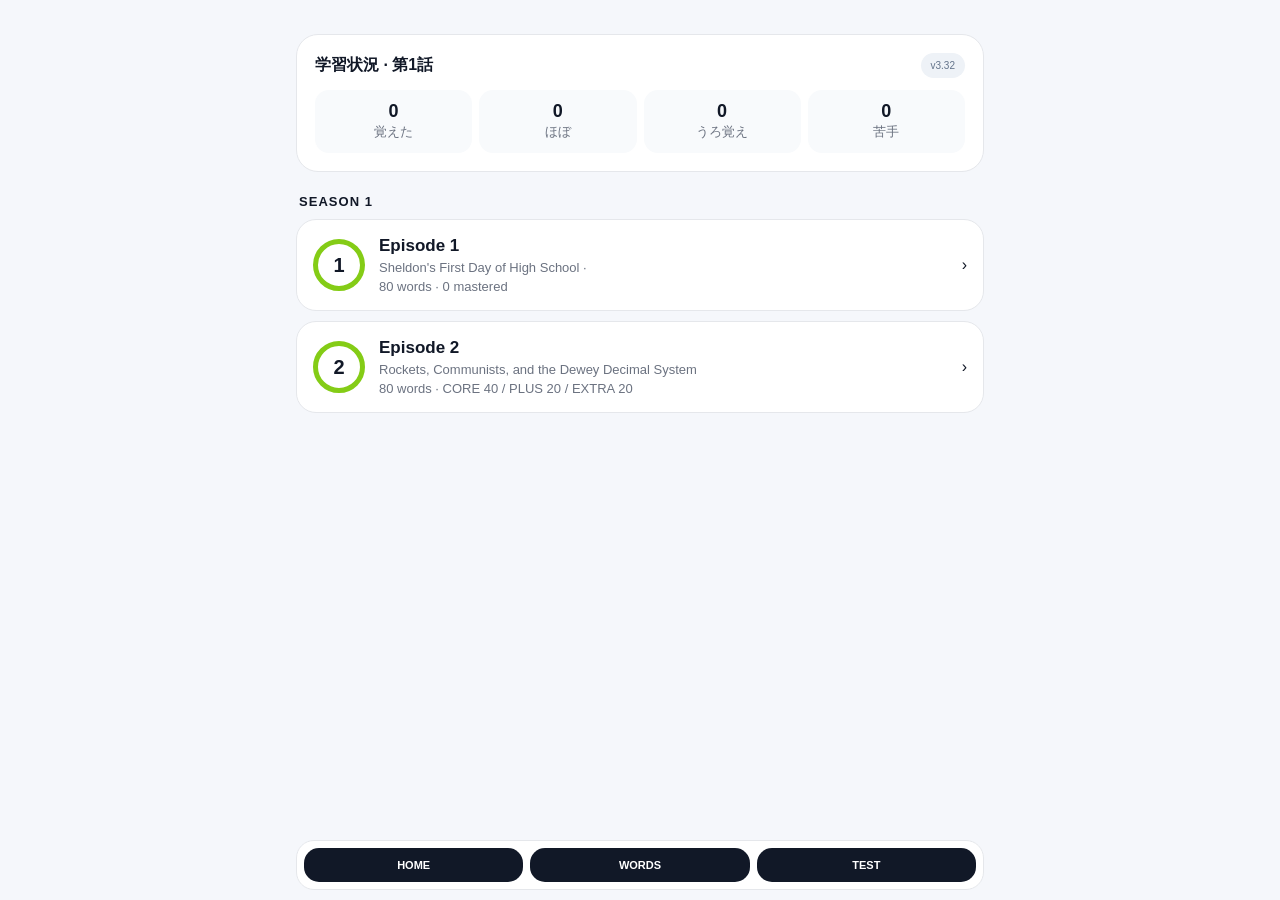
==== commit b1ff3313: "Release v3.32: add Episode 2 with 80 words and isolated learning progress" ====
--- a/index.html
+++ b/index.html
@@ -1 +1 @@
-<!doctype html><html lang="ja"><head><meta charset="utf-8"><meta name="viewport" content="width=device-width,initial-scale=1,viewport-fit=cover"><meta name="theme-color" content="#111827"><title>Young Sheldon English</title><style>:root{--bg:#f5f7fb;--card:#fff;--ink:#111827;--muted:#6b7280;--line:#e5e7eb;--accent:#111827;--good:#166534;--goodbg:#f0fdf4;--bad:#991b1b;--badbg:#fef2f2}*{box-sizing:border-box}body{margin:0;font-family:-apple-system,BlinkMacSystemFont,"Segoe UI",sans-serif;background:var(--bg);color:var(--ink)}main{max-width:720px;margin:auto;padding:20px 16px 120px}.hero{padding:16px 4px 10px}.eyebrow{font-size:12px;letter-spacing:.12em;color:var(--muted);font-weight:800}h1{font-size:30px;line-height:1.08;margin:7px 0}.sub,.small{color:var(--muted);font-size:13px;line-height:1.55}.card{background:#fff;border:1px solid var(--line);border-radius:22px;padding:18px;margin-top:14px}.row{display:flex;gap:10px;align-items:center;justify-content:space-between}.pill,.mastery{font-size:12px;background:#eef2f7;padding:7px 10px;border-radius:999px}.progress{height:9px;background:#e5e7eb;border-radius:99px;overflow:hidden;margin-top:12px}.progress>div{height:100%;background:var(--accent)}button{width:100%;border:0;border-radius:15px;padding:14px 16px;font-size:16px;font-weight:750;background:var(--accent);color:#fff;margin-top:10px}button.secondary{background:#eef2f7;color:var(--ink)}button.option{background:#fff;color:var(--ink);border:1.5px solid var(--line);text-align:left}button.option.correct{border-color:var(--good);color:var(--good);background:var(--goodbg)}button.option.wrong{border-color:var(--bad);color:var(--bad);background:var(--badbg)}.screen{display:none}.screen.active{display:block}.stats{display:grid;grid-template-columns:repeat(4,1fr);gap:7px;margin-top:12px}.stat{background:#f8fafc;border-radius:14px;padding:11px 5px;text-align:center}.stat b{display:block;font-size:18px}.season-title{font-size:13px;font-weight:850;letter-spacing:.08em;margin:22px 3px 8px}.episode{display:flex;align-items:center;gap:14px;padding:16px;background:#fff;border:1px solid var(--line);border-radius:20px;margin:10px 0;cursor:pointer}.episode-num,.set-num{width:52px;height:52px;border-radius:50%;display:grid;place-items:center;font-size:20px;font-weight:850;flex:none}.episode-num{border:5px solid #84cc16}.set-num{position:relative;background:#d1d5db;padding:5px}.set-num::after{content:"";position:absolute;inset:5px;background:#fff;border-radius:50%;z-index:0}.set-num span{position:relative;z-index:1}.episode-info,.set-info{flex:1}.episode-info b,.set-info b{font-size:17px}.episode-info span,.set-info span{display:block;color:var(--muted);font-size:13px;margin-top:4px}.set-row{display:flex;align-items:center;gap:14px;padding:15px 3px;border-bottom:1px solid var(--line);cursor:pointer}.set-state{font-size:12px;padding:7px 9px;border-radius:10px;background:#f3f4f6}.today{background:linear-gradient(135deg,#111827,#374151);color:#fff}.today .small{color:#d1d5db}.today .version{background:#eef2f7;color:#64748b}.word{font-size:34px;font-weight:850;margin:8px 0}.pron{color:var(--muted);font-size:13px}.meaning{font-size:19px;font-weight:750;margin-top:12px}.detail-label{font-size:16px;font-weight:850;margin-top:22px;padding-top:18px;border-top:1px solid var(--line)}.learn-row{margin:8px 0}.tag{display:inline-block;min-width:28px;text-align:center;border-radius:6px;padding:1px 5px;margin-right:7px;font-size:12px;font-weight:800;background:#eef2f7;color:#64748b}.tag[data-tag="名"]{background:#eff6ff;color:#3b82f6}.tag[data-tag="動"]{background:#f0fdf4;color:#22c55e}.tag[data-tag="形"]{background:#fff7ed;color:#f59e0b}.tag[data-tag="副"]{background:#faf5ff;color:#a855f7}.tag[data-tag="対"]{background:#fef2f2;color:#ef4444}.tag[data-tag="類"]{background:#ecfeff;color:#0891b2}.tag[data-tag="関"]{background:#f8fafc;color:#64748b}.tag[data-tag="句"]{background:#fdf4ff;color:#c026d3}.tag[data-tag="接頭"]{background:#f5f3ff;color:#7c3aed}.speakable{cursor:pointer;-webkit-tap-highlight-color:transparent}.example,.usage{padding:14px;background:#f8fafc;border-radius:14px;margin-top:12px;line-height:1.5}.example-text{font-size:17px;font-weight:750}.example-ja,.usage span{display:block;color:var(--muted);font-size:14px;margin-top:6px}.mastery[data-level="苦手"]{color:#16a34a;font-weight:800}.mastery[data-level="うろ覚え"]{color:#ca8a04;font-weight:800}.mastery[data-level="ほぼ覚えた"]{color:#2563eb;font-weight:800}.mastery[data-level="覚えた"]{color:#166534;font-weight:800}.mastery-grid,.choice-grid{display:grid;grid-template-columns:repeat(2,1fr);gap:8px;margin-top:12px}.mastery-grid button,.choice-grid button{margin:0;background:#f3f4f6;color:var(--ink);font-size:13px}.mastery-grid button.active,.choice-grid button.active{background:var(--accent);color:#fff}.answer-note{margin-top:12px;padding:14px;border-radius:14px}.answer-note.wrong{background:var(--badbg);color:var(--bad)}.answer-note.correct{background:var(--goodbg);color:var(--good)}.hidden{display:none!important}.list-item{padding:14px 0;border-bottom:1px solid var(--line);cursor:pointer}.list-word{font-size:18px;font-weight:800}.list-meaning{font-size:13px;color:var(--muted);margin-top:3px}.tap-hint{font-size:11px;color:var(--muted);font-weight:600}.review-details{margin-top:14px;border-top:1px solid var(--line);padding-top:12px}.review-details summary{cursor:pointer;font-size:13px;font-weight:750;color:var(--muted)}.back{width:auto;margin:0;background:#eef2f7;color:var(--ink)}nav{position:fixed;z-index:20;left:50%;transform:translateX(-50%);bottom:max(10px,env(safe-area-inset-bottom));width:min(calc(100% - 32px),688px);display:grid;grid-template-columns:repeat(3,1fr);gap:7px;background:rgba(255,255,255,.95);backdrop-filter:blur(12px);padding:7px;border:1px solid var(--line);border-radius:18px}nav button{margin:0;padding:11px 2px;font-size:11px}.fixed-next{position:fixed;z-index:30;right:max(22px,calc((100vw - 720px)/2 + 22px));bottom:calc(max(10px,env(safe-area-inset-bottom)) + 68px);width:auto;min-width:140px;box-shadow:0 8px 25px #11182733}</style></head><body><main><section id="home" class="screen active"><div class="card today"><div class="row"><b>TODAY</b><span class="pill version">v3.30</span></div><h2 style="margin-bottom:4px">今日の10語</h2><div class="small" id="todayMix"></div><button style="background:#fff;color:#111827" onclick="startToday()">今日の学習を始める</button></div><div class="card"><b>学習状況</b><div class="stats"><div class="stat"><b id="knownStat">0</b><span class="small">覚えた</span></div><div class="stat"><b id="almostStat">0</b><span class="small">ほぼ</span></div><div class="stat"><b id="fuzzyStat">0</b><span class="small">うろ覚え</span></div><div class="stat"><b id="weakStat">0</b><span class="small">苦手</span></div></div></div><div class="season-title">SEASON 1</div><div class="episode" onclick="openEpisode()"><div class="episode-num">1</div><div class="episode-info"><b>Episode 1</b><span>Sheldon's First Day of High School · <span id="epMeta"></span></span></div><span>›</span></div></section><section id="episode" class="screen"><button class="back" onclick="show('home')">← SEASON 1</button><div class="card"><div class="row"><div><div class="small">SEASON 1</div><h2 style="margin:3px 0">Episode 1</h2><div class="small" style="font-size:15px">Sheldon's First Day of High School</div></div><span class="pill" id="epWordCount"></span></div><div class="progress"><div id="epProgress"></div></div><p class="small" id="epProgressText"></p><button onclick="startCurrentSet()">つづきから</button><button class="secondary" onclick="showList()">全単語を見る</button></div><div class="card"><b>単語セット</b><div id="setList"></div></div><div class="card"><b>復習テスト</b><p class="small">苦手な単語を優先して出題します。</p><button onclick="show('settings')">テストする</button></div></section><section id="settings" class="screen"><button class="back" onclick="openEpisode()">← Episode 1</button><div class="card"><h2>テスト設定</h2><div class="detail-label" style="border:0;margin-top:0;padding-top:0">問題数</div><div class="choice-grid" id="countChoices"></div><button onclick="startQuiz()">テストを始める</button></div></section><section id="learn" class="screen"><button class="back" onclick="exitStudy()">← 戻る</button><div class="card"><div class="row"><span class="pill" id="counter"></span><span class="mastery" id="learnMastery"></span></div><div class="word" id="word" onclick="speakText(currentLearnWord().w)"></div><div class="pron" id="pron"></div><div class="meaning" id="meaning"></div><div id="learnRelated"></div><div class="example" id="example" onclick="speakText(currentLearnWord().e)"></div><div class="detail-label">習熟度</div><div class="mastery-grid" id="learnMasteryButtons"></div><button id="nextBtn" class="fixed-next" onclick="nextWord()">次へ</button></div></section><section id="list" class="screen"><button class="back" onclick="openEpisode()">← Episode 1</button><div class="card"><div class="row"><b>Episode 1 単語一覧</b><span class="pill" id="listCount"></span></div><div id="wordList"></div></div></section><section id="quiz" class="screen"><div class="card"><div class="row"><b>Quick Test</b><span class="pill" id="quizCount"></span></div><div class="word" id="quizWord" onclick="speakText(quizWords[qidx].w)"></div><div class="tap-hint">単語をタップで発音</div><div id="options"></div><div id="answerNote" class="answer-note hidden"></div><div id="feedback" class="example hidden"></div><button id="quizNext" class="fixed-next hidden" onclick="nextQuiz()">次の問題</button></div></section><section id="review" class="screen"><div class="card"><div class="small">TEST RESULT</div><h2>今回の結果</h2><div class="stats" style="grid-template-columns:repeat(2,1fr)"><div class="stat"><b id="scoreStat">0%</b><span class="small">正答率</span></div><div class="stat"><b id="wrongCount">0</b><span class="small">間違い</span></div></div><div id="reviewWordLists"></div><button id="retestWrongBtn" onclick="startWrongRetest()"></button><button class="secondary" id="reviewBackBtn" onclick="openEpisode()">Episode 1へ戻る</button></div></section><nav id="mainNav"><button onclick="show('home')">HOME</button><button onclick="showList()">WORDS</button><button onclick="show('settings')">TEST</button></nav></main><script>const W=(w,p,m,d,r,u,e,j)=>({w,p,m,d,learn:r,u,e,j});const words=[W('nourishment','/ˈnɜːrɪʃmənt/','栄養・滋養','食べ物などから得る栄養。心や精神を豊かにするものにも使う。',[['動','nourish','栄養を与える'],['類','nutrition','栄養']],['provide nourishment','栄養を与える'],'nourishment of our bodies','私たちの体の栄養'),W('revolting','/rɪˈvoʊltɪŋ/','ひどく不快な・気持ち悪い','嫌悪感を覚えるほど不快という強い表現。',[['類','disgusting','ひどく不快な'],['類','gross','気持ち悪い']],['a revolting smell','ひどく不快な臭い'],'that was revolting','それは気持ち悪かった'),W('credentials','/krəˈdenʃəlz/','資格・経歴・実績','能力や立場を証明する学歴・職歴・資格・実績など。credential の複数形。人の資格・経歴・実績をまとめて表すこの意味では credentials と複数形で使われることが多い。',[['類','qualification','資格・適性'],['関','experience','経験・経歴']],['check credentials','資格を確認する'],'questioned my credentials','私の資格・経歴に疑問を呈した'),W('violation','/ˌvaɪəˈleɪʃən/','違反・侵害','規則や法律への違反。権利などの侵害にも使う。',[['動','violate','違反する・侵害する'],['類','breach','違反']],['in violation of','〜に違反して'],'in violation of the dress code','服装規定に違反して'),W('gifted','/ˈɡɪftɪd/','才能に恵まれた','生まれつき非常に高い能力を持つこと。',[['類','talented','才能のある'],['名','gift','才能']],['a gifted student','才能ある生徒'],'remarkably gifted','並外れて才能に恵まれた'),W('dimwitted','/ˌdɪmˈwɪtɪd/','頭の鈍い・愚かな','理解力や判断力が低いことを表す否定的な形容詞。',[['名','wit','知力・機転'],['類','slow-witted','頭の回転が遅い']],['a dimwitted remark','愚かな発言'],'how dimwitted you are','君がどれだけ頭が鈍くても'),W('kinematics','/ˌkɪnəˈmætɪks/','運動学','位置・速度・加速度などから物体の動きを記述する分野。',[['関','kinematic','運動学の'],['関','velocity','速度']],['kinematic analysis','運動学的分析'],'dimensional kinematics','次元運動学'),W('remarkably','/rɪˈmɑːrkəbli/','著しく・驚くほど','注目に値するほど、驚くほどという意味。',[['形','remarkable','注目すべき'],['類','exceptionally','並外れて']],['remarkably well','驚くほどうまく'],'remarkably gifted','並外れて才能に恵まれた'),W('arranged','/əˈreɪndʒd/','手配された・整えられた','arrangeの過去形・過去分詞。予定の手配や物の配置に使う。',[['動','arrange','手配する'],['名','arrangement','手配・取り決め']],['arrange a meeting','会議を手配する'],'still be arranged','まだ手配できる'),W('business','/ˈbɪznəs/','用事・関心事・仕事','仕事だけでなく、自分に関係すること・用事という意味でも使う。',[['類','affair','事柄・問題'],['関','businesslike','事務的な']],['mind your own business','自分のことに専念する'],'None of your business','あなたには関係ない'),W('theoretical','/ˌθiːəˈretɪkəl/','理論上の・理論的な','実践より理論に関係すること。学術分野でよく使う。',[['名','theory','理論'],['対','practical','実践的な']],['theoretical physics','理論物理学'],'theoretical physics','理論物理学'),W('backup','/ˈbækʌp/','予備・代替案','本来のものが使えない場合に備えた予備のものや計画。',[['類','alternative','代替案'],['関','backup plan','予備計画']],['have a backup plan','予備案を持つ'],'my backup plan','私の予備の計画'),W('professional','/prəˈfeʃənəl/','専門職の・プロの','仕事として専門的に行う人や、その水準を表す。',[['名','profession','職業'],['副','professionally','専門的に']],['professional career','専門職としての経歴'],'professional ticket taker','プロの切符係'),W('unbalanced','/ʌnˈbælənst/','釣り合っていない・不均衡な','力や状態のバランスが取れていないこと。',[['動','balance','均衡を取る'],['対','balanced','釣り合った']],['unbalanced force','不均衡な力'],'unbalanced force','不均衡な力'),W('scientific','/ˌsaɪənˈtɪfɪk/','科学的な','科学の方法・知識・研究に基づくこと。',[['名','science','科学'],['名','scientist','科学者']],['scientific evidence','科学的証拠'],'Scientific principles','科学的な原理'),W('principle','/ˈprɪnsəpəl/','原理・原則','物事の基本となる規則や考え方。',[['類','rule','規則'],['類','concept','概念']],['basic principle','基本原理'],'Scientific principles','科学的な原理'),W('adopted','/əˈdɑːptɪd/','養子になった・採用された','人を養子にする、または方法や考えを採用する adopt の形。',[['動','adopt','養子にする・採用する'],['名','adoption','養子縁組・採用']],['adopt a method','方法を採用する'],'He\'s adopted','彼は養子だ'),W('financial','/faɪˈnænʃəl/','金銭上の・財政の','お金、収入、支出などに関係する。',[['名','finance','財務・資金'],['副','financially','金銭的に']],['financial problem','金銭的な問題'],'financial problems','金銭的な問題'),W('reassuring','/ˌriːəˈʃʊrɪŋ/','安心させる','不安を減らし、安心感を与えること。',[['動','reassure','安心させる'],['名','reassurance','安心させること']],['a reassuring voice','安心させる声'],'very reassuring','とても安心できる'),W('maliciously','/məˈlɪʃəsli/','悪意をもって','人を傷つけようとする意図を持って行う様子。',[['形','malicious','悪意のある'],['名','malice','悪意']],['act maliciously','悪意をもって行動する'],'maliciously harass','悪意をもって嫌がらせする'),W('harass','/həˈræs/','嫌がらせをする','繰り返し困らせたり不快にさせたりする。',[['名','harassment','嫌がらせ'],['類','bother','困らせる']],['harass someone','人に嫌がらせをする'],'maliciously harass','悪意をもって嫌がらせする'),W('torment','/ˈtɔːrment/','苦しめる・悩ませる','精神的または身体的に強く苦しめること。',[['名','torment','苦痛'],['類','torture','苦しめる']],['torment someone','人を苦しめる'],'someone else to torment','代わりに苦しめる相手'),W('gullible','/ˈɡʌləbəl/','だまされやすい','人の話を簡単に信じてしまう性質。',[['類','naive','世間知らずな'],['対','skeptical','疑い深い']],['too gullible','だまされやすすぎる'],'she\'s gullible','彼女はだまされやすい'),W('intimidated','/ɪnˈtɪmədeɪtɪd/','怖気づいた・威圧された','相手の能力や態度などによって自信を失った状態。',[['動','intimidate','威圧する'],['名','intimidation','威圧']],['feel intimidated','怖気づく'],'intimidated by you','君に怖気づく'),W('intellect','/ˈɪntəlekt/','知性・知力','理解したり考えたりする高度な思考能力。',[['形','intellectual','知的な'],['類','intelligence','知能']],['great intellect','優れた知性'],'recognize my intellect','私の知性を認める'),W('exposed','/ɪkˈspoʊzd/','露出した・さらされた','覆われず見えている、または危険などにさらされた状態。',[['動','expose','さらす・露出する'],['名','exposure','露出・接触']],['exposed skin','露出した肌'],'an exposed tattoo','露出したタトゥー'),W('thorough','/ˈθɜːroʊ/','徹底的な・入念な','細部まで抜けなく注意を払うこと。',[['副','thoroughly','徹底的に'],['類','complete','完全な']],['thorough check','徹底的な確認'],'a thorough cleaning','徹底的な清掃'),W('allergy','/ˈælərdʒi/','アレルギー','特定の物質に免疫系が過敏に反応すること。',[['形','allergic','アレルギーの'],['関','reaction','反応']],['have an allergy','アレルギーがある'],'an allergy attack','アレルギー発作'),W('despite','/dɪˈspaɪt/','〜にもかかわらず','予想と反対の結果を示すときに使う前置詞。後ろには名詞などを置く。',[['類','in spite of','〜にもかかわらず'],['関','although','〜だけれども']],['despite the rain','雨にもかかわらず'],'despite his young age','彼の若さにもかかわらず'),W('designated','/ˈdezɪɡneɪtɪd/','指定された','特定の目的のため正式に決められたこと。',[['動','designate','指定する'],['名','designation','指定']],['designated area','指定区域'],'a designated area','指定区域'),W('diaphanous','/daɪˈæfənəs/','透けるほど薄い','布などが非常に薄く、光や向こう側が透けて見えること。',[['類','sheer','薄く透ける'],['類','transparent','透明な']],['diaphanous fabric','透ける薄い布'],'blouse is diaphanous','ブラウスが透けている'),W('account','/əˈkaʊnt/','考慮・説明・口座','文脈によって意味が大きく変わる頻出語。take into account で「考慮する」。',[['句','take into account','考慮に入れる'],['名','account','説明・口座']],['take it into account','それを考慮する'],'take that into account','それを考慮に入れる'),W('subsection','/ˈsʌbsekʃən/','小項目・小節','文書の section をさらに細かく分けた部分。',[['名','section','節・区分'],['接頭','sub-','下位の']],['read subsection B','B項を読む'],'subsection B','B項'),W('breach','/briːtʃ/','違反・侵害','規則・契約・義務などを破ること。',[['動','breach','違反する'],['類','violation','違反']],['breach of contract','契約違反'],'in breach of the hygiene code','衛生規定に違反して'),W('hygiene','/ˈhaɪdʒiːn/','衛生・衛生管理','健康を保つため清潔な状態を維持すること。',[['形','hygienic','衛生的な'],['関','cleanliness','清潔さ']],['personal hygiene','個人衛生'],'the hygiene code','衛生規定'),W('pursue','/pərˈsuː/','追求する・続ける','目標・仕事・学問などを積極的に目指して続ける。',[['名','pursuit','追求'],['類','seek','求める']],['pursue a career','キャリアを追求する'],'pursue music','音楽を追求する'),W('faculty','/ˈfækəlti/','教職員・学部','学校の教員集団、または大学の学部を意味する。',[['関','staff','職員'],['関','department','学科・部門']],['faculty member','教員'],'a faculty restroom','教職員用トイレ'),W('recruit','/rɪˈkruːt/','採用する・勧誘する','組織やチームに新しい人を入れるため勧誘する。',[['名','recruit','新人・新兵'],['名','recruitment','採用']],['recruit players','選手を勧誘する'],'recruit kids','子どもたちを勧誘する'),W('reputation','/ˌrepjəˈteɪʃən/','評判・評価','周囲の人々からどのように評価されているか。',[['類','image','イメージ'],['関','reputable','評判の良い']],['good reputation','良い評判'],'a bad reputation','悪い評判'),W('uncertainty','/ʌnˈsɜːrtənti/','不確実性・不安定さ','何が起こるか、何が正しいか確信できない状態。',[['形','uncertain','不確かな'],['対','certainty','確実性']],['a time of uncertainty','不確実な時期'],'a world filled with uncertainty','不確実さに満ちた世界'),W('assaulted','/əˈsɔːltɪd/','暴行を受けた・襲われた','人から身体的な攻撃を受けた状態。',[['動','assault','襲う・暴行する'],['類','attack','攻撃する']],['physically assaulted','身体的に襲われた'],'be assaulted','暴行を受ける'),W('haven','/ˈheɪvən/','安全な場所・避難所','危険や不安から逃れて安心できる場所。',[['類','refuge','避難所'],['類','shelter','避難場所']],['a safe haven','安全な避難場所'],'a haven for higher learning','高等教育のための安全な場所'),W('retaliate','/rɪˈtælieɪt/','報復する・やり返す','相手から受けた行為に対して仕返しする。',[['名','retaliation','報復'],['類','strike back','反撃する']],['retaliate against','〜に報復する'],'Do not retaliate','やり返さないで'),W('admirable','/ˈædmərəbəl/','立派な・称賛に値する','尊敬や称賛に値する性質を表す。',[['動','admire','称賛する'],['名','admiration','称賛']],['an admirable effort','立派な努力'],'whatever is admirable','称賛に値するもの'),W('handbook','/ˈhændbʊk/','手引書・ハンドブック','規則や手順などをまとめた小型の案内書。',[['類','manual','手引書'],['類','guide','案内書']],['student handbook','生徒手帳・学生向け規則集'],'the student handbook','生徒向け手引書'),W('extreme','/ɪkˈstriːm/','極端な・非常に激しい','程度が通常の範囲を大きく超えていること。',[['副','extremely','非常に'],['類','severe','深刻な・激しい']],['extreme weather','異常気象・極端な天候'],'extreme hairstyles','極端な髪型'),W('argument','/ˈɑːrɡjəmənt/','口論・議論','意見の食い違いによる口論や、理由を示す議論。',[['動','argue','言い争う・主張する'],['類','dispute','論争']],['have an argument','口論する'],'a common argument','よくある口論'),W('marriage','/ˈmærɪdʒ/','結婚・婚姻','二人が婚姻関係にある状態や制度。',[['動','marry','結婚する'],['形','married','結婚している']],['a happy marriage','幸せな結婚生活'],'argument in marriages','結婚生活での口論'),W('freshman','/ˈfreʃmən/','1年生・新入生','米国の高校や大学などの1年生。',[['関','sophomore','2年生'],['関','senior','最上級生']],['freshman year','1年生の年'],'Freshman year','1年生の年'),W('license','/ˈlaɪsəns/','免許・許可証','特定の活動を公式に許可する証明書。',[['形','licensed','免許を持つ'],['類','permit','許可証']],['a valid license','有効な免許証'],'license plates','ナンバープレート'),W('prime','/praɪm/','素数の・主要な','数学では1と自分自身以外で割り切れない数を表す。',[['句','prime number','素数'],['類','primary','主要な']],['a prime number','素数'],'prime numbers','素数'),W('recognize','/ˈrekəɡnaɪz/','認識する・見分ける','見たり聞いたりして以前知っていたものだと分かる。',[['名','recognition','認識'],['類','identify','特定する']],['recognize a face','顔を見分ける'],'recognize my intellect','私の知性を認める'),W('fad','/fæd/','一時的な流行','短期間だけ急に人気になるもの。',[['類','trend','傾向・流行'],['類','craze','大流行']],['a passing fad','一時的な流行'],'start a fad','流行を始める'),W('ammonia','/əˈmoʊniə/','アンモニア','刺激臭のある化学物質。洗浄剤などにも使われる。',[['関','chemical','化学物質'],['関','cleaner','洗浄剤']],['the smell of ammonia','アンモニアのにおい'],'I smell ammonia','アンモニアのにおいがする'),W('homeroom','/ˈhoʊmruːm/','ホームルーム・学級','学校で出欠確認や連絡などを行う基本のクラス。',[['関','classroom','教室'],['関','teacher','教師']],['homeroom teacher','担任の先生'],'your homeroom','あなたのホームルーム'),W('attire','/əˈtaɪər/','服装・衣装','特定の場面で身につける服装をややフォーマルに表す。',[['類','clothing','衣類'],['類','outfit','服装']],['business attire','ビジネス向けの服装'],'sports attire','スポーツ用の服装'),W('grooming','/ˈɡruːmɪŋ/','身だしなみ・手入れ','髪やひげ、服装などを整えること。',[['動','groom','身だしなみを整える'],['関','appearance','外見']],['grooming standards','身だしなみ基準'],'grooming code','身だしなみ規定'),W('blouse','/blaʊs/','ブラウス','主に女性用の上半身に着る衣服。',[['類','shirt','シャツ'],['関','clothing','衣類']],['a white blouse','白いブラウス'],'this girl\'s blouse','この女の子のブラウス'),W('accuse','/əˈkjuːz/','非難する・告発する','誰かが悪いことをしたと主張する。',[['名','accusation','告発・非難'],['類','blame','責める']],['accuse someone of','人を〜で非難する'],'accuses me','私を非難する'),W('intelligence','/ɪnˈtelɪdʒəns/','知能・知性','学習し、理解し、考える能力。',[['形','intelligent','知的な'],['類','intellect','知性']],['artificial intelligence','人工知能'],'his intelligence','彼の知性'),W('sonata','/səˈnɑːtə/','ソナタ・奏鳴曲','主に器楽のために作られた楽曲形式。',[['関','composition','作曲・楽曲'],['関','movement','楽章']],['piano sonata','ピアノソナタ'],'this sonata','このソナタ'),W('calculus','/ˈkælkjələs/','微積分','変化率や面積などを扱う数学の分野。',[['関','derivative','導関数'],['関','integral','積分']],['study calculus','微積分を学ぶ'],'doing calculus','微積分をやっている'),W('Euclidean','/juˈklɪdiən/','ユークリッドの・ユークリッド幾何学の','古典的なユークリッド幾何学に関する形容詞。',[['名','Euclid','ユークリッド'],['関','geometry','幾何学']],['Euclidean geometry','ユークリッド幾何学'],'Euclidean geometry','ユークリッド幾何学'),W('geometry','/dʒiˈɑːmətri/','幾何学','形、角度、距離、空間などを扱う数学分野。',[['形','geometric','幾何学の'],['関','shape','形']],['study geometry','幾何学を学ぶ'],'Euclidean geometry','ユークリッド幾何学'),W('pitch','/pɪtʃ/','音の高さ・投球','音楽では音の高低を表し、スポーツでは投球なども意味する。',[['句','perfect pitch','絶対音感'],['関','tone','音色・音']],['have perfect pitch','絶対音感がある'],'perfect pitch','絶対音感'),W('musician','/mjuˈzɪʃən/','音楽家・演奏家','音楽を演奏したり作ったりする人。',[['名','music','音楽'],['形','musical','音楽の']],['professional musician','プロの音楽家'],'Musicians take drugs','音楽家は薬物を使う'),W('principal','/ˈprɪnsəpəl/','校長・主要な','学校の校長という意味でよく使う。principleとは別語。',[['類','headteacher','校長'],['対','principle','原理・原則']],['school principal','学校の校長'],'principal\'s office','校長室'),W('uniform','/ˈjuːnəfɔːrm/','制服・ユニフォーム','同じ組織やチームの人が共通して着る服。',[['関','attire','服装'],['形','uniform','均一な']],['school uniform','学校の制服'],'get your uniform on','ユニフォームを着る'),W('ordinary','/ˈɔːrdəneri/','普通の・平凡な','特別ではなく通常であること。',[['副','ordinarily','通常は'],['類','normal','普通の']],['an ordinary day','普通の日'],'ordinary potato','普通のジャガイモ'),W('supplies','/səˈplaɪz/','用品・備品','仕事や学習などに必要な物品。',[['動','supply','供給する'],['類','materials','資材・材料']],['school supplies','学用品'],'The supplies you\'ll need','必要な用品'),W('grip','/ɡrɪp/','握ること・握り','何かを手でしっかりつかむこと。',[['動','grip','しっかり握る'],['類','grasp','つかむ']],['a firm grip','しっかりした握り'],'alligator grips','ワニ口クリップ'),W('rat out','/ræt aʊt/','密告する・告げ口する','くだけた表現で、誰かの悪事などを他人に告げる。',[['類','snitch','密告する'],['類','inform on','〜を密告する']],['rat someone out','人を密告する'],'ratting people out','人を告げ口する'),W('complicated','/ˈkɑːmpləkeɪtɪd/','複雑な・ややこしい','多くの要素が絡み、理解や処理が難しいこと。',[['動','complicate','複雑にする'],['類','complex','複雑な']],['a complicated problem','複雑な問題'],'kind of complicated','ちょっと複雑'),W('justice','/ˈdʒʌstɪs/','正義・公正','公平で正しい扱いや、法による正義。',[['形','just','公正な'],['類','fairness','公平さ']],['seek justice','正義を求める'],'Justice descended upon','正義が下された'),W('fired','/ˈfaɪərd/','解雇された','仕事を辞めさせられた状態。',[['動','fire','解雇する'],['類','dismissed','解雇された']],['get fired','解雇される'],'I got fired','私は解雇された'),W('deserve','/dɪˈzɜːrv/','〜に値する・受けるにふさわしい','行動や状況から何かを受けるのが妥当であること。',[['形','deserving','〜に値する'],['類','merit','値する']],['deserve a chance','機会を与えられるに値する'],'education he deserves','彼にふさわしい教育'),W('afford','/əˈfɔːrd/','〜する余裕がある','費用や時間などを負担できる余裕があること。',[['形','affordable','手頃な'],['関','cost','費用']],['can afford to','〜する余裕がある'],'can\'t afford private school','私立学校に通わせる余裕がない'),W('private','/ˈpraɪvət/','私的な・民間の','公的ではなく個人や特定の組織に属すること。',[['名','privacy','プライバシー'],['対','public','公の']],['private school','私立学校'],'private school','私立学校'),W('comforting','/ˈkʌmfərtɪŋ/','安心させる・心強い','不安や悲しみを和らげる性質を表す。',[['動','comfort','慰める'],['類','reassuring','安心させる']],['a comforting thought','安心できる考え'],'find comforting','安心できると思う'),W('pregnant','/ˈpreɡnənt/','妊娠している','胎児を身ごもっている状態。',[['名','pregnancy','妊娠'],['関','expecting','妊娠している']],['be pregnant','妊娠している'],'That girl\'s pregnant','あの女の子は妊娠している')];const SET_SIZE=10;let state=JSON.parse(localStorage.getItem('ys-state')||'{}');state.learned=state.learned||[];state.wrong=state.wrong||[];state.mastery=state.mastery||{};state.quizCount=state.quizCount||10;state.unlockedSet=state.unlockedSet||1;let idx=0,qidx=0,score=0,studyWords=[],quizWords=[],currentWrong=[],studyMode='set',questionAnswered=false,quizMode='normal';function save(){localStorage.setItem('ys-state',JSON.stringify(state));updateStats()}function show(id){document.querySelectorAll('.screen').forEach(x=>x.classList.remove('active'));document.getElementById(id).classList.add('active');let n=document.getElementById('mainNav');if(n)n.classList.toggle('hidden',id==='learn'||id==='quiz');window.scrollTo(0,0);updateStats()}function masteryOf(w){return state.mastery[w]||(state.wrong.includes(w)?'苦手':'未学習')}function mastered(x){return ['ほぼ覚えた','覚えた'].includes(masteryOf(x.w))}function rank(w){return {'苦手':0,'うろ覚え':1,'未学習':2,'ほぼ覚えた':3,'覚えた':4}[masteryOf(w)]}function syncUnlock(){state.unlockedSet=Math.ceil(words.length/SET_SIZE)}function setMasteryWord(w,l){state.mastery[w]=l;if(l==='苦手'){if(!state.wrong.includes(w))state.wrong.push(w)}else state.wrong=state.wrong.filter(v=>v!==w);syncUnlock();save()}function promote(w){let n=masteryOf(w);if(n!=='覚えた')state.mastery[w]=n==='ほぼ覚えた'?'覚えた':'ほぼ覚えた';state.wrong=state.wrong.filter(v=>v!==w);syncUnlock()}function speakText(t){if(!('speechSynthesis'in window))return;speechSynthesis.cancel();let u=new SpeechSynthesisUtterance(t);u.lang='en-US';u.rate=.96;speechSynthesis.speak(u)}function relatedHTML(x){return x.learn.map(a=>'<div class="learn-row"><span class="tag" data-tag="'+a[0]+'">'+a[0]+'</span><b class="speakable" onclick="speakText(\''+a[1].replace(/'/g,"\\'")+'\')">'+a[1]+'</b>　'+a[2]+'</div>').join('')+'<div class="usage speakable" onclick="speakText(\''+x.u[0].replace(/'/g,"\\'")+'\')"><b>'+x.u[0]+'</b><span>'+x.u[1]+'</span></div>'}function setRing(chunk){let colors={'苦手':'#D79A91','うろ覚え':'#D6BC72','ほぼ覚えた':'#8FA3B8','覚えた':'#86B99A','未学習':'#D1D5DB'},order=['覚えた','ほぼ覚えた','うろ覚え','苦手','未学習'],total=chunk.length,start=0,parts=[];order.forEach(l=>{let n=chunk.filter(x=>masteryOf(x.w)===l).length;if(!n)return;let end=start+n/total*360;parts.push(colors[l]+' '+start+'deg '+end+'deg');start=end});return 'conic-gradient('+parts.join(',')+')'}function openEpisode(){syncUnlock();let sets=Math.ceil(words.length/SET_SIZE),m=words.filter(mastered).length;epWordCount.textContent=words.length+' words';epProgress.style.width=(m/words.length*100)+'%';epProgressText.textContent=m+' / '+words.length+'語 習得';let html='';for(let i=1;i<=sets;i++){let chunk=words.slice((i-1)*SET_SIZE,i*SET_SIZE),done=chunk.filter(mastered).length,ring=setRing(chunk);html+='<div class="set-row" onclick="startSet('+i+')"><div class="set-num" style="background:'+ring+'"><span>'+i+'</span></div><div class="set-info"><b>SET '+i+'</b><span>'+done+' / '+chunk.length+'語 習得</span></div><div class="set-state">'+(done===chunk.length?'✓':'›')+'</div></div>'}setList.innerHTML=html;show('episode')}function currentSetNo(){for(let i=1;i<=Math.ceil(words.length/SET_SIZE);i++){let c=words.slice((i-1)*SET_SIZE,i*SET_SIZE);if(c.some(x=>!mastered(x)))return i}return Math.ceil(words.length/SET_SIZE)}function startCurrentSet(){beginSetStudy(currentSetNo())}function beginSetStudy(n){studyWords=words.slice((n-1)*SET_SIZE,n*SET_SIZE);idx=0;studyMode='set';show('learn');renderWord();speakText(studyWords[0].w)}function startSet(n){beginSetStudy(n)}function todayWords(){syncUnlock();let available=words.slice(0,state.unlockedSet*SET_SIZE),priority={'苦手':0,'うろ覚え':1,'未学習':2,'ほぼ覚えた':3,'覚えた':4},sorted=[...available].sort((a,b)=>priority[masteryOf(a.w)]-priority[masteryOf(b.w)]);return sorted.slice(0,Math.min(10,sorted.length))}function startToday(){studyWords=todayWords();idx=0;studyMode='today';show('learn');renderWord();speakText(studyWords[0].w)}function startWrongRetest(){let retry=words.filter(x=>currentWrong.includes(x.w));if(!retry.length){alert('今回のテストで間違えた単語はありません');return}startQuiz(retry,'retest')}function currentLearnWord(){return studyWords[idx]}function renderWord(){let x=currentLearnWord();counter.textContent=(idx+1)+' / '+studyWords.length;word.textContent=x.w;pron.textContent=x.p;meaning.textContent=x.m;learnRelated.innerHTML=relatedHTML(x);example.innerHTML='<div class="small">本編の実際のセリフ</div><div class="example-text">'+x.e+'</div><div class="example-ja">'+x.j+'</div>';renderLearnMastery();if(!state.learned.includes(x.w))state.learned.push(x.w);save();nextBtn.textContent=idx===studyWords.length-1?(studyMode==='set'?'SETテストへ':studyMode==='single'?'一覧へ':'学習を終える'):'次へ'}function renderLearnMastery(){let x=currentLearnWord(),ls=['苦手','うろ覚え','ほぼ覚えた','覚えた'],now=masteryOf(x.w);learnMastery.textContent=now;learnMastery.dataset.level=now;learnMasteryButtons.innerHTML=ls.map(l=>'<button class="'+(l===now?'active':'')+'" onclick="setLearn(\''+l+'\')">'+l+'</button>').join('')}function setLearn(l){setMasteryWord(currentLearnWord().w,l);renderLearnMastery()}function nextWord(){if(idx<studyWords.length-1){idx++;renderWord();speakText(studyWords[idx].w);window.scrollTo(0,0)}else if(studyMode==='single'){showList()}else if(studyMode==='set'){startQuiz(studyWords)}else openEpisode()}function showList(){listCount.textContent=words.length+' words';wordList.innerHTML=words.map((x,i)=>'<div class="list-item" onclick="studySingleWord('+i+')"><div class="row"><span class="list-word">'+x.w+'</span><span class="mastery" data-level="'+masteryOf(x.w)+'">'+masteryOf(x.w)+'</span></div><div class="list-meaning">'+x.m+'　'+x.p+'</div></div>').join('');show('list')}function studySingleWord(i){studyWords=[words[i]];idx=0;studyMode='single';show('learn');renderWord();speakText(words[i].w)}function exitStudy(){studyMode==='single'?showList():openEpisode()}function renderCountChoices(){countChoices.innerHTML=[10,20,30,40].map(n=>'<button class="'+(state.quizCount===n?'active':'')+'" onclick="setCount('+n+')">'+n+'問</button>').join('')}function setCount(n){state.quizCount=n;save();renderCountChoices()}function quizPool(){syncUnlock();let learned=words.filter(x=>state.learned.includes(x.w)||masteryOf(x.w)!=='未学習');return learned.length>=4?learned:words.slice(0,state.unlockedSet*SET_SIZE)}function buildQuiz(){let base=quizPool(),pool=[...base].sort((a,b)=>rank(a.w)-rank(b.w)),out=[];while(out.length<state.quizCount){out.push(...pool);pool=[...base].sort(()=>Math.random()-.5)}return out.slice(0,state.quizCount)}function startQuiz(custom,mode){quizMode=mode||'normal';quizWords=custom?[...custom]:buildQuiz();qidx=0;score=0;currentWrong=[];questionAnswered=false;show('quiz');renderQuiz()}function renderQuiz(){questionAnswered=false;let x=quizWords[qidx];quizCount.textContent=(qidx+1)+' / '+quizWords.length;quizWord.textContent=x.w;answerNote.className='answer-note hidden';feedback.classList.add('hidden');quizNext.classList.add('hidden');let pool=[x];while(pool.length<4){let w=words[Math.floor(Math.random()*words.length)];if(w.w!==x.w&&!pool.some(o=>o.m===w.m))pool.push(w)}pool.sort(()=>Math.random()-.5);options.innerHTML='';pool.forEach(w=>{let b=document.createElement('button');b.className='option';b.textContent=w.m;b.onclick=()=>answer(b,w,x);options.appendChild(b)})}function showOptionExplanation(w,kind){if(!w)return;answerNote.className='answer-note '+kind;answerNote.innerHTML='<b class="speakable" onclick="speakText(&quot;'+w.w.replace(/&/g,'&amp;').replace(/\"/g,'&quot;')+'&quot;)">'+w.w+'</b><br>'+w.m+'<div class="quiz-related">'+relatedHTML(w)+'</div>';speakText(w.w)}function answer(btn,choice,x){if(questionAnswered){showOptionExplanation(choice,choice.w===x.w?'correct':'wrong');if(choice.w===x.w){feedback.innerHTML='<div class="small">本編の実際のセリフ</div><div class="example-text">'+x.e+'</div><div class="example-ja">'+x.j+'</div>';feedback.classList.remove('hidden')}else feedback.classList.add('hidden');return}if(choice.w!==x.w){if(btn.classList.contains('wrong')){showOptionExplanation(choice,'wrong');return}btn.classList.add('wrong');if(!currentWrong.includes(x.w))currentWrong.push(x.w);setMasteryWord(x.w,'苦手');showOptionExplanation(choice,'wrong');return}questionAnswered=true;if(!currentWrong.includes(x.w))score++;btn.classList.add('correct');if(quizMode!=='retest'&&!currentWrong.includes(x.w))promote(x.w);save();showOptionExplanation(x,'correct');feedback.innerHTML='<div class="small">本編の実際のセリフ</div><div class="example-text">'+x.e+'</div><div class="example-ja">'+x.j+'</div>';feedback.classList.remove('hidden');quizNext.classList.remove('hidden')}function nextQuiz(){if(qidx<quizWords.length-1){qidx++;renderQuiz()}else{syncUnlock();save();show('review');renderReviewLists()}}function reviewWordRow(w){let i=words.findIndex(x=>x.w===w.w);return '<div class="list-item" onclick="studySingleWord('+i+')"><div class="list-word speakable" onclick="event.stopPropagation();speakText(\''+w.w.replace(/'/g,"\\'")+'\')">'+w.w+'</div><div class="list-meaning">'+w.m+'</div></div>'}function renderReviewLists(){if(!document.getElementById('reviewWordLists'))return;let wrong=quizWords.filter(x=>currentWrong.includes(x.w)),correct=quizWords.filter(x=>!currentWrong.includes(x.w));reviewWordLists.innerHTML='<div class="detail-label">間違えた単語　'+wrong.length+'語</div>'+(wrong.length?wrong.map(reviewWordRow).join(''):'<p class="small">なし</p>')+(correct.length?'<details class="review-details"><summary>正解した'+correct.length+'語を見る</summary>'+correct.map(reviewWordRow).join('')+'</details>':'')}function updateStats(){syncUnlock();let c=l=>words.filter(x=>masteryOf(x.w)===l).length;knownStat.textContent=c('覚えた');almostStat.textContent=c('ほぼ覚えた');fuzzyStat.textContent=c('うろ覚え');weakStat.textContent=c('苦手');scoreStat.textContent=quizWords.length?Math.round(score/quizWords.length*100)+'%':'0%';wrongCount.textContent=currentWrong.length;if(currentWrong.length){retestWrongBtn.textContent='間違えた'+currentWrong.length+'語をテスト';retestWrongBtn.classList.remove('hidden');reviewBackBtn.classList.add('secondary')}else{retestWrongBtn.classList.add('hidden');reviewBackBtn.classList.remove('secondary')}let t=todayWords(),counts={new:0,weak:0,review:0};t.forEach(x=>{let m=masteryOf(x.w);if(m==='未学習')counts.new++;else if(m==='苦手')counts.weak++;else counts.review++});todayMix.textContent='新規 '+counts.new+' · 苦手 '+counts.weak+' · 復習 '+counts.review;epMeta.textContent=words.length+' words · '+c('覚えた')+' mastered';renderCountChoices()}syncUnlock();updateStats();</script><script src="smart-tips.js?v=3.30"></script><script src="scene-context.js?v=3.30"></script><script src="learning-plan.js?v=3.30"></script></body></html>+<!doctype html><html lang="ja"><head><meta charset="utf-8"><meta name="viewport" content="width=device-width,initial-scale=1,viewport-fit=cover"><meta name="theme-color" content="#111827"><title>Young Sheldon English</title><style>:root{--bg:#f5f7fb;--card:#fff;--ink:#111827;--muted:#6b7280;--line:#e5e7eb;--accent:#111827;--good:#166534;--goodbg:#f0fdf4;--bad:#991b1b;--badbg:#fef2f2}*{box-sizing:border-box}body{margin:0;font-family:-apple-system,BlinkMacSystemFont,"Segoe UI",sans-serif;background:var(--bg);color:var(--ink)}main{max-width:720px;margin:auto;padding:20px 16px 120px}.hero{padding:16px 4px 10px}.eyebrow{font-size:12px;letter-spacing:.12em;color:var(--muted);font-weight:800}h1{font-size:30px;line-height:1.08;margin:7px 0}.sub,.small{color:var(--muted);font-size:13px;line-height:1.55}.card{background:#fff;border:1px solid var(--line);border-radius:22px;padding:18px;margin-top:14px}.row{display:flex;gap:10px;align-items:center;justify-content:space-between}.pill,.mastery{font-size:12px;background:#eef2f7;padding:7px 10px;border-radius:999px}.progress{height:9px;background:#e5e7eb;border-radius:99px;overflow:hidden;margin-top:12px}.progress>div{height:100%;background:var(--accent)}button{width:100%;border:0;border-radius:15px;padding:14px 16px;font-size:16px;font-weight:750;background:var(--accent);color:#fff;margin-top:10px}button.secondary{background:#eef2f7;color:var(--ink)}button.option{background:#fff;color:var(--ink);border:1.5px solid var(--line);text-align:left}button.option.correct{border-color:var(--good);color:var(--good);background:var(--goodbg)}button.option.wrong{border-color:var(--bad);color:var(--bad);background:var(--badbg)}.screen{display:none}.screen.active{display:block}.stats{display:grid;grid-template-columns:repeat(4,1fr);gap:7px;margin-top:12px}.stat{background:#f8fafc;border-radius:14px;padding:11px 5px;text-align:center}.stat b{display:block;font-size:18px}.season-title{font-size:13px;font-weight:850;letter-spacing:.08em;margin:22px 3px 8px}.episode{display:flex;align-items:center;gap:14px;padding:16px;background:#fff;border:1px solid var(--line);border-radius:20px;margin:10px 0;cursor:pointer}.episode-num,.set-num{width:52px;height:52px;border-radius:50%;display:grid;place-items:center;font-size:20px;font-weight:850;flex:none}.episode-num{border:5px solid #84cc16}.set-num{position:relative;background:#d1d5db;padding:5px}.set-num::after{content:"";position:absolute;inset:5px;background:#fff;border-radius:50%;z-index:0}.set-num span{position:relative;z-index:1}.episode-info,.set-info{flex:1}.episode-info b,.set-info b{font-size:17px}.episode-info span,.set-info span{display:block;color:var(--muted);font-size:13px;margin-top:4px}.set-row{display:flex;align-items:center;gap:14px;padding:15px 3px;border-bottom:1px solid var(--line);cursor:pointer}.set-state{font-size:12px;padding:7px 9px;border-radius:10px;background:#f3f4f6}.today{background:linear-gradient(135deg,#111827,#374151);color:#fff}.today .small{color:#d1d5db}.today .version{background:#eef2f7;color:#64748b}.word{font-size:34px;font-weight:850;margin:8px 0}.pron{color:var(--muted);font-size:13px}.meaning{font-size:19px;font-weight:750;margin-top:12px}.detail-label{font-size:16px;font-weight:850;margin-top:22px;padding-top:18px;border-top:1px solid var(--line)}.learn-row{margin:8px 0}.tag{display:inline-block;min-width:28px;text-align:center;border-radius:6px;padding:1px 5px;margin-right:7px;font-size:12px;font-weight:800;background:#eef2f7;color:#64748b}.tag[data-tag="名"]{background:#eff6ff;color:#3b82f6}.tag[data-tag="動"]{background:#f0fdf4;color:#22c55e}.tag[data-tag="形"]{background:#fff7ed;color:#f59e0b}.tag[data-tag="副"]{background:#faf5ff;color:#a855f7}.tag[data-tag="対"]{background:#fef2f2;color:#ef4444}.tag[data-tag="類"]{background:#ecfeff;color:#0891b2}.tag[data-tag="関"]{background:#f8fafc;color:#64748b}.tag[data-tag="句"]{background:#fdf4ff;color:#c026d3}.tag[data-tag="接頭"]{background:#f5f3ff;color:#7c3aed}.speakable{cursor:pointer;-webkit-tap-highlight-color:transparent}.example,.usage{padding:14px;background:#f8fafc;border-radius:14px;margin-top:12px;line-height:1.5}.example-text{font-size:17px;font-weight:750}.example-ja,.usage span{display:block;color:var(--muted);font-size:14px;margin-top:6px}.mastery[data-level="苦手"]{color:#16a34a;font-weight:800}.mastery[data-level="うろ覚え"]{color:#ca8a04;font-weight:800}.mastery[data-level="ほぼ覚えた"]{color:#2563eb;font-weight:800}.mastery[data-level="覚えた"]{color:#166534;font-weight:800}.mastery-grid,.choice-grid{display:grid;grid-template-columns:repeat(2,1fr);gap:8px;margin-top:12px}.mastery-grid button,.choice-grid button{margin:0;background:#f3f4f6;color:var(--ink);font-size:13px}.mastery-grid button.active,.choice-grid button.active{background:var(--accent);color:#fff}.answer-note{margin-top:12px;padding:14px;border-radius:14px}.answer-note.wrong{background:var(--badbg);color:var(--bad)}.answer-note.correct{background:var(--goodbg);color:var(--good)}.hidden{display:none!important}.list-item{padding:14px 0;border-bottom:1px solid var(--line);cursor:pointer}.list-word{font-size:18px;font-weight:800}.list-meaning{font-size:13px;color:var(--muted);margin-top:3px}.tap-hint{font-size:11px;color:var(--muted);font-weight:600}.review-details{margin-top:14px;border-top:1px solid var(--line);padding-top:12px}.review-details summary{cursor:pointer;font-size:13px;font-weight:750;color:var(--muted)}.back{width:auto;margin:0;background:#eef2f7;color:var(--ink)}nav{position:fixed;z-index:20;left:50%;transform:translateX(-50%);bottom:max(10px,env(safe-area-inset-bottom));width:min(calc(100% - 32px),688px);display:grid;grid-template-columns:repeat(3,1fr);gap:7px;background:rgba(255,255,255,.95);backdrop-filter:blur(12px);padding:7px;border:1px solid var(--line);border-radius:18px}nav button{margin:0;padding:11px 2px;font-size:11px}.fixed-next{position:fixed;z-index:30;right:max(22px,calc((100vw - 720px)/2 + 22px));bottom:calc(max(10px,env(safe-area-inset-bottom)) + 68px);width:auto;min-width:140px;box-shadow:0 8px 25px #11182733}</style></head><body><main><section id="home" class="screen active"><div class="card today"><div class="row"><b>TODAY</b><span class="pill version">v3.30</span></div><h2 style="margin-bottom:4px">今日の10語</h2><div class="small" id="todayMix"></div><button style="background:#fff;color:#111827" onclick="startToday()">今日の学習を始める</button></div><div class="card"><b>学習状況</b><div class="stats"><div class="stat"><b id="knownStat">0</b><span class="small">覚えた</span></div><div class="stat"><b id="almostStat">0</b><span class="small">ほぼ</span></div><div class="stat"><b id="fuzzyStat">0</b><span class="small">うろ覚え</span></div><div class="stat"><b id="weakStat">0</b><span class="small">苦手</span></div></div></div><div class="season-title">SEASON 1</div><div class="episode" onclick="openEpisode()"><div class="episode-num">1</div><div class="episode-info"><b>Episode 1</b><span>Sheldon's First Day of High School · <span id="epMeta"></span></span></div><span>›</span></div></section><section id="episode" class="screen"><button class="back" onclick="show('home')">← SEASON 1</button><div class="card"><div class="row"><div><div class="small">SEASON 1</div><h2 style="margin:3px 0">Episode 1</h2><div class="small" style="font-size:15px">Sheldon's First Day of High School</div></div><span class="pill" id="epWordCount"></span></div><div class="progress"><div id="epProgress"></div></div><p class="small" id="epProgressText"></p><button onclick="startCurrentSet()">つづきから</button><button class="secondary" onclick="showList()">全単語を見る</button></div><div class="card"><b>単語セット</b><div id="setList"></div></div><div class="card"><b>復習テスト</b><p class="small">苦手な単語を優先して出題します。</p><button onclick="show('settings')">テストする</button></div></section><section id="settings" class="screen"><button class="back" onclick="openEpisode()">← Episode 1</button><div class="card"><h2>テスト設定</h2><div class="detail-label" style="border:0;margin-top:0;padding-top:0">問題数</div><div class="choice-grid" id="countChoices"></div><button onclick="startQuiz()">テストを始める</button></div></section><section id="learn" class="screen"><button class="back" onclick="exitStudy()">← 戻る</button><div class="card"><div class="row"><span class="pill" id="counter"></span><span class="mastery" id="learnMastery"></span></div><div class="word" id="word" onclick="speakText(currentLearnWord().w)"></div><div class="pron" id="pron"></div><div class="meaning" id="meaning"></div><div id="learnRelated"></div><div class="example" id="example" onclick="speakText(currentLearnWord().e)"></div><div class="detail-label">習熟度</div><div class="mastery-grid" id="learnMasteryButtons"></div><button id="nextBtn" class="fixed-next" onclick="nextWord()">次へ</button></div></section><section id="list" class="screen"><button class="back" onclick="openEpisode()">← Episode 1</button><div class="card"><div class="row"><b>Episode 1 単語一覧</b><span class="pill" id="listCount"></span></div><div id="wordList"></div></div></section><section id="quiz" class="screen"><div class="card"><div class="row"><b>Quick Test</b><span class="pill" id="quizCount"></span></div><div class="word" id="quizWord" onclick="speakText(quizWords[qidx].w)"></div><div class="tap-hint">単語をタップで発音</div><div id="options"></div><div id="answerNote" class="answer-note hidden"></div><div id="feedback" class="example hidden"></div><button id="quizNext" class="fixed-next hidden" onclick="nextQuiz()">次の問題</button></div></section><section id="review" class="screen"><div class="card"><div class="small">TEST RESULT</div><h2>今回の結果</h2><div class="stats" style="grid-template-columns:repeat(2,1fr)"><div class="stat"><b id="scoreStat">0%</b><span class="small">正答率</span></div><div class="stat"><b id="wrongCount">0</b><span class="small">間違い</span></div></div><div id="reviewWordLists"></div><button id="retestWrongBtn" onclick="startWrongRetest()"></button><button class="secondary" id="reviewBackBtn" onclick="openEpisode()">Episode 1へ戻る</button></div></section><nav id="mainNav"><button onclick="show('home')">HOME</button><button onclick="showList()">WORDS</button><button onclick="show('settings')">TEST</button></nav></main><script>const W=(w,p,m,d,r,u,e,j)=>({w,p,m,d,learn:r,u,e,j});const words=[W('nourishment','/ˈnɜːrɪʃmənt/','栄養・滋養','食べ物などから得る栄養。心や精神を豊かにするものにも使う。',[['動','nourish','栄養を与える'],['類','nutrition','栄養']],['provide nourishment','栄養を与える'],'nourishment of our bodies','私たちの体の栄養'),W('revolting','/rɪˈvoʊltɪŋ/','ひどく不快な・気持ち悪い','嫌悪感を覚えるほど不快という強い表現。',[['類','disgusting','ひどく不快な'],['類','gross','気持ち悪い']],['a revolting smell','ひどく不快な臭い'],'that was revolting','それは気持ち悪かった'),W('credentials','/krəˈdenʃəlz/','資格・経歴・実績','能力や立場を証明する学歴・職歴・資格・実績など。credential の複数形。人の資格・経歴・実績をまとめて表すこの意味では credentials と複数形で使われることが多い。',[['類','qualification','資格・適性'],['関','experience','経験・経歴']],['check credentials','資格を確認する'],'questioned my credentials','私の資格・経歴に疑問を呈した'),W('violation','/ˌvaɪəˈleɪʃən/','違反・侵害','規則や法律への違反。権利などの侵害にも使う。',[['動','violate','違反する・侵害する'],['類','breach','違反']],['in violation of','〜に違反して'],'in violation of the dress code','服装規定に違反して'),W('gifted','/ˈɡɪftɪd/','才能に恵まれた','生まれつき非常に高い能力を持つこと。',[['類','talented','才能のある'],['名','gift','才能']],['a gifted student','才能ある生徒'],'remarkably gifted','並外れて才能に恵まれた'),W('dimwitted','/ˌdɪmˈwɪtɪd/','頭の鈍い・愚かな','理解力や判断力が低いことを表す否定的な形容詞。',[['名','wit','知力・機転'],['類','slow-witted','頭の回転が遅い']],['a dimwitted remark','愚かな発言'],'how dimwitted you are','君がどれだけ頭が鈍くても'),W('kinematics','/ˌkɪnəˈmætɪks/','運動学','位置・速度・加速度などから物体の動きを記述する分野。',[['関','kinematic','運動学の'],['関','velocity','速度']],['kinematic analysis','運動学的分析'],'dimensional kinematics','次元運動学'),W('remarkably','/rɪˈmɑːrkəbli/','著しく・驚くほど','注目に値するほど、驚くほどという意味。',[['形','remarkable','注目すべき'],['類','exceptionally','並外れて']],['remarkably well','驚くほどうまく'],'remarkably gifted','並外れて才能に恵まれた'),W('arranged','/əˈreɪndʒd/','手配された・整えられた','arrangeの過去形・過去分詞。予定の手配や物の配置に使う。',[['動','arrange','手配する'],['名','arrangement','手配・取り決め']],['arrange a meeting','会議を手配する'],'still be arranged','まだ手配できる'),W('business','/ˈbɪznəs/','用事・関心事・仕事','仕事だけでなく、自分に関係すること・用事という意味でも使う。',[['類','affair','事柄・問題'],['関','businesslike','事務的な']],['mind your own business','自分のことに専念する'],'None of your business','あなたには関係ない'),W('theoretical','/ˌθiːəˈretɪkəl/','理論上の・理論的な','実践より理論に関係すること。学術分野でよく使う。',[['名','theory','理論'],['対','practical','実践的な']],['theoretical physics','理論物理学'],'theoretical physics','理論物理学'),W('backup','/ˈbækʌp/','予備・代替案','本来のものが使えない場合に備えた予備のものや計画。',[['類','alternative','代替案'],['関','backup plan','予備計画']],['have a backup plan','予備案を持つ'],'my backup plan','私の予備の計画'),W('professional','/prəˈfeʃənəl/','専門職の・プロの','仕事として専門的に行う人や、その水準を表す。',[['名','profession','職業'],['副','professionally','専門的に']],['professional career','専門職としての経歴'],'professional ticket taker','プロの切符係'),W('unbalanced','/ʌnˈbælənst/','釣り合っていない・不均衡な','力や状態のバランスが取れていないこと。',[['動','balance','均衡を取る'],['対','balanced','釣り合った']],['unbalanced force','不均衡な力'],'unbalanced force','不均衡な力'),W('scientific','/ˌsaɪənˈtɪfɪk/','科学的な','科学の方法・知識・研究に基づくこと。',[['名','science','科学'],['名','scientist','科学者']],['scientific evidence','科学的証拠'],'Scientific principles','科学的な原理'),W('principle','/ˈprɪnsəpəl/','原理・原則','物事の基本となる規則や考え方。',[['類','rule','規則'],['類','concept','概念']],['basic principle','基本原理'],'Scientific principles','科学的な原理'),W('adopted','/əˈdɑːptɪd/','養子になった・採用された','人を養子にする、または方法や考えを採用する adopt の形。',[['動','adopt','養子にする・採用する'],['名','adoption','養子縁組・採用']],['adopt a method','方法を採用する'],'He\'s adopted','彼は養子だ'),W('financial','/faɪˈnænʃəl/','金銭上の・財政の','お金、収入、支出などに関係する。',[['名','finance','財務・資金'],['副','financially','金銭的に']],['financial problem','金銭的な問題'],'financial problems','金銭的な問題'),W('reassuring','/ˌriːəˈʃʊrɪŋ/','安心させる','不安を減らし、安心感を与えること。',[['動','reassure','安心させる'],['名','reassurance','安心させること']],['a reassuring voice','安心させる声'],'very reassuring','とても安心できる'),W('maliciously','/məˈlɪʃəsli/','悪意をもって','人を傷つけようとする意図を持って行う様子。',[['形','malicious','悪意のある'],['名','malice','悪意']],['act maliciously','悪意をもって行動する'],'maliciously harass','悪意をもって嫌がらせする'),W('harass','/həˈræs/','嫌がらせをする','繰り返し困らせたり不快にさせたりする。',[['名','harassment','嫌がらせ'],['類','bother','困らせる']],['harass someone','人に嫌がらせをする'],'maliciously harass','悪意をもって嫌がらせする'),W('torment','/ˈtɔːrment/','苦しめる・悩ませる','精神的または身体的に強く苦しめること。',[['名','torment','苦痛'],['類','torture','苦しめる']],['torment someone','人を苦しめる'],'someone else to torment','代わりに苦しめる相手'),W('gullible','/ˈɡʌləbəl/','だまされやすい','人の話を簡単に信じてしまう性質。',[['類','naive','世間知らずな'],['対','skeptical','疑い深い']],['too gullible','だまされやすすぎる'],'she\'s gullible','彼女はだまされやすい'),W('intimidated','/ɪnˈtɪmədeɪtɪd/','怖気づいた・威圧された','相手の能力や態度などによって自信を失った状態。',[['動','intimidate','威圧する'],['名','intimidation','威圧']],['feel intimidated','怖気づく'],'intimidated by you','君に怖気づく'),W('intellect','/ˈɪntəlekt/','知性・知力','理解したり考えたりする高度な思考能力。',[['形','intellectual','知的な'],['類','intelligence','知能']],['great intellect','優れた知性'],'recognize my intellect','私の知性を認める'),W('exposed','/ɪkˈspoʊzd/','露出した・さらされた','覆われず見えている、または危険などにさらされた状態。',[['動','expose','さらす・露出する'],['名','exposure','露出・接触']],['exposed skin','露出した肌'],'an exposed tattoo','露出したタトゥー'),W('thorough','/ˈθɜːroʊ/','徹底的な・入念な','細部まで抜けなく注意を払うこと。',[['副','thoroughly','徹底的に'],['類','complete','完全な']],['thorough check','徹底的な確認'],'a thorough cleaning','徹底的な清掃'),W('allergy','/ˈælərdʒi/','アレルギー','特定の物質に免疫系が過敏に反応すること。',[['形','allergic','アレルギーの'],['関','reaction','反応']],['have an allergy','アレルギーがある'],'an allergy attack','アレルギー発作'),W('despite','/dɪˈspaɪt/','〜にもかかわらず','予想と反対の結果を示すときに使う前置詞。後ろには名詞などを置く。',[['類','in spite of','〜にもかかわらず'],['関','although','〜だけれども']],['despite the rain','雨にもかかわらず'],'despite his young age','彼の若さにもかかわらず'),W('designated','/ˈdezɪɡneɪtɪd/','指定された','特定の目的のため正式に決められたこと。',[['動','designate','指定する'],['名','designation','指定']],['designated area','指定区域'],'a designated area','指定区域'),W('diaphanous','/daɪˈæfənəs/','透けるほど薄い','布などが非常に薄く、光や向こう側が透けて見えること。',[['類','sheer','薄く透ける'],['類','transparent','透明な']],['diaphanous fabric','透ける薄い布'],'blouse is diaphanous','ブラウスが透けている'),W('account','/əˈkaʊnt/','考慮・説明・口座','文脈によって意味が大きく変わる頻出語。take into account で「考慮する」。',[['句','take into account','考慮に入れる'],['名','account','説明・口座']],['take it into account','それを考慮する'],'take that into account','それを考慮に入れる'),W('subsection','/ˈsʌbsekʃən/','小項目・小節','文書の section をさらに細かく分けた部分。',[['名','section','節・区分'],['接頭','sub-','下位の']],['read subsection B','B項を読む'],'subsection B','B項'),W('breach','/briːtʃ/','違反・侵害','規則・契約・義務などを破ること。',[['動','breach','違反する'],['類','violation','違反']],['breach of contract','契約違反'],'in breach of the hygiene code','衛生規定に違反して'),W('hygiene','/ˈhaɪdʒiːn/','衛生・衛生管理','健康を保つため清潔な状態を維持すること。',[['形','hygienic','衛生的な'],['関','cleanliness','清潔さ']],['personal hygiene','個人衛生'],'the hygiene code','衛生規定'),W('pursue','/pərˈsuː/','追求する・続ける','目標・仕事・学問などを積極的に目指して続ける。',[['名','pursuit','追求'],['類','seek','求める']],['pursue a career','キャリアを追求する'],'pursue music','音楽を追求する'),W('faculty','/ˈfækəlti/','教職員・学部','学校の教員集団、または大学の学部を意味する。',[['関','staff','職員'],['関','department','学科・部門']],['faculty member','教員'],'a faculty restroom','教職員用トイレ'),W('recruit','/rɪˈkruːt/','採用する・勧誘する','組織やチームに新しい人を入れるため勧誘する。',[['名','recruit','新人・新兵'],['名','recruitment','採用']],['recruit players','選手を勧誘する'],'recruit kids','子どもたちを勧誘する'),W('reputation','/ˌrepjəˈteɪʃən/','評判・評価','周囲の人々からどのように評価されているか。',[['類','image','イメージ'],['関','reputable','評判の良い']],['good reputation','良い評判'],'a bad reputation','悪い評判'),W('uncertainty','/ʌnˈsɜːrtənti/','不確実性・不安定さ','何が起こるか、何が正しいか確信できない状態。',[['形','uncertain','不確かな'],['対','certainty','確実性']],['a time of uncertainty','不確実な時期'],'a world filled with uncertainty','不確実さに満ちた世界'),W('assaulted','/əˈsɔːltɪd/','暴行を受けた・襲われた','人から身体的な攻撃を受けた状態。',[['動','assault','襲う・暴行する'],['類','attack','攻撃する']],['physically assaulted','身体的に襲われた'],'be assaulted','暴行を受ける'),W('haven','/ˈheɪvən/','安全な場所・避難所','危険や不安から逃れて安心できる場所。',[['類','refuge','避難所'],['類','shelter','避難場所']],['a safe haven','安全な避難場所'],'a haven for higher learning','高等教育のための安全な場所'),W('retaliate','/rɪˈtælieɪt/','報復する・やり返す','相手から受けた行為に対して仕返しする。',[['名','retaliation','報復'],['類','strike back','反撃する']],['retaliate against','〜に報復する'],'Do not retaliate','やり返さないで'),W('admirable','/ˈædmərəbəl/','立派な・称賛に値する','尊敬や称賛に値する性質を表す。',[['動','admire','称賛する'],['名','admiration','称賛']],['an admirable effort','立派な努力'],'whatever is admirable','称賛に値するもの'),W('handbook','/ˈhændbʊk/','手引書・ハンドブック','規則や手順などをまとめた小型の案内書。',[['類','manual','手引書'],['類','guide','案内書']],['student handbook','生徒手帳・学生向け規則集'],'the student handbook','生徒向け手引書'),W('extreme','/ɪkˈstriːm/','極端な・非常に激しい','程度が通常の範囲を大きく超えていること。',[['副','extremely','非常に'],['類','severe','深刻な・激しい']],['extreme weather','異常気象・極端な天候'],'extreme hairstyles','極端な髪型'),W('argument','/ˈɑːrɡjəmənt/','口論・議論','意見の食い違いによる口論や、理由を示す議論。',[['動','argue','言い争う・主張する'],['類','dispute','論争']],['have an argument','口論する'],'a common argument','よくある口論'),W('marriage','/ˈmærɪdʒ/','結婚・婚姻','二人が婚姻関係にある状態や制度。',[['動','marry','結婚する'],['形','married','結婚している']],['a happy marriage','幸せな結婚生活'],'argument in marriages','結婚生活での口論'),W('freshman','/ˈfreʃmən/','1年生・新入生','米国の高校や大学などの1年生。',[['関','sophomore','2年生'],['関','senior','最上級生']],['freshman year','1年生の年'],'Freshman year','1年生の年'),W('license','/ˈlaɪsəns/','免許・許可証','特定の活動を公式に許可する証明書。',[['形','licensed','免許を持つ'],['類','permit','許可証']],['a valid license','有効な免許証'],'license plates','ナンバープレート'),W('prime','/praɪm/','素数の・主要な','数学では1と自分自身以外で割り切れない数を表す。',[['句','prime number','素数'],['類','primary','主要な']],['a prime number','素数'],'prime numbers','素数'),W('recognize','/ˈrekəɡnaɪz/','認識する・見分ける','見たり聞いたりして以前知っていたものだと分かる。',[['名','recognition','認識'],['類','identify','特定する']],['recognize a face','顔を見分ける'],'recognize my intellect','私の知性を認める'),W('fad','/fæd/','一時的な流行','短期間だけ急に人気になるもの。',[['類','trend','傾向・流行'],['類','craze','大流行']],['a passing fad','一時的な流行'],'start a fad','流行を始める'),W('ammonia','/əˈmoʊniə/','アンモニア','刺激臭のある化学物質。洗浄剤などにも使われる。',[['関','chemical','化学物質'],['関','cleaner','洗浄剤']],['the smell of ammonia','アンモニアのにおい'],'I smell ammonia','アンモニアのにおいがする'),W('homeroom','/ˈhoʊmruːm/','ホームルーム・学級','学校で出欠確認や連絡などを行う基本のクラス。',[['関','classroom','教室'],['関','teacher','教師']],['homeroom teacher','担任の先生'],'your homeroom','あなたのホームルーム'),W('attire','/əˈtaɪər/','服装・衣装','特定の場面で身につける服装をややフォーマルに表す。',[['類','clothing','衣類'],['類','outfit','服装']],['business attire','ビジネス向けの服装'],'sports attire','スポーツ用の服装'),W('grooming','/ˈɡruːmɪŋ/','身だしなみ・手入れ','髪やひげ、服装などを整えること。',[['動','groom','身だしなみを整える'],['関','appearance','外見']],['grooming standards','身だしなみ基準'],'grooming code','身だしなみ規定'),W('blouse','/blaʊs/','ブラウス','主に女性用の上半身に着る衣服。',[['類','shirt','シャツ'],['関','clothing','衣類']],['a white blouse','白いブラウス'],'this girl\'s blouse','この女の子のブラウス'),W('accuse','/əˈkjuːz/','非難する・告発する','誰かが悪いことをしたと主張する。',[['名','accusation','告発・非難'],['類','blame','責める']],['accuse someone of','人を〜で非難する'],'accuses me','私を非難する'),W('intelligence','/ɪnˈtelɪdʒəns/','知能・知性','学習し、理解し、考える能力。',[['形','intelligent','知的な'],['類','intellect','知性']],['artificial intelligence','人工知能'],'his intelligence','彼の知性'),W('sonata','/səˈnɑːtə/','ソナタ・奏鳴曲','主に器楽のために作られた楽曲形式。',[['関','composition','作曲・楽曲'],['関','movement','楽章']],['piano sonata','ピアノソナタ'],'this sonata','このソナタ'),W('calculus','/ˈkælkjələs/','微積分','変化率や面積などを扱う数学の分野。',[['関','derivative','導関数'],['関','integral','積分']],['study calculus','微積分を学ぶ'],'doing calculus','微積分をやっている'),W('Euclidean','/juˈklɪdiən/','ユークリッドの・ユークリッド幾何学の','古典的なユークリッド幾何学に関する形容詞。',[['名','Euclid','ユークリッド'],['関','geometry','幾何学']],['Euclidean geometry','ユークリッド幾何学'],'Euclidean geometry','ユークリッド幾何学'),W('geometry','/dʒiˈɑːmətri/','幾何学','形、角度、距離、空間などを扱う数学分野。',[['形','geometric','幾何学の'],['関','shape','形']],['study geometry','幾何学を学ぶ'],'Euclidean geometry','ユークリッド幾何学'),W('pitch','/pɪtʃ/','音の高さ・投球','音楽では音の高低を表し、スポーツでは投球なども意味する。',[['句','perfect pitch','絶対音感'],['関','tone','音色・音']],['have perfect pitch','絶対音感がある'],'perfect pitch','絶対音感'),W('musician','/mjuˈzɪʃən/','音楽家・演奏家','音楽を演奏したり作ったりする人。',[['名','music','音楽'],['形','musical','音楽の']],['professional musician','プロの音楽家'],'Musicians take drugs','音楽家は薬物を使う'),W('principal','/ˈprɪnsəpəl/','校長・主要な','学校の校長という意味でよく使う。principleとは別語。',[['類','headteacher','校長'],['対','principle','原理・原則']],['school principal','学校の校長'],'principal\'s office','校長室'),W('uniform','/ˈjuːnəfɔːrm/','制服・ユニフォーム','同じ組織やチームの人が共通して着る服。',[['関','attire','服装'],['形','uniform','均一な']],['school uniform','学校の制服'],'get your uniform on','ユニフォームを着る'),W('ordinary','/ˈɔːrdəneri/','普通の・平凡な','特別ではなく通常であること。',[['副','ordinarily','通常は'],['類','normal','普通の']],['an ordinary day','普通の日'],'ordinary potato','普通のジャガイモ'),W('supplies','/səˈplaɪz/','用品・備品','仕事や学習などに必要な物品。',[['動','supply','供給する'],['類','materials','資材・材料']],['school supplies','学用品'],'The supplies you\'ll need','必要な用品'),W('grip','/ɡrɪp/','握ること・握り','何かを手でしっかりつかむこと。',[['動','grip','しっかり握る'],['類','grasp','つかむ']],['a firm grip','しっかりした握り'],'alligator grips','ワニ口クリップ'),W('rat out','/ræt aʊt/','密告する・告げ口する','くだけた表現で、誰かの悪事などを他人に告げる。',[['類','snitch','密告する'],['類','inform on','〜を密告する']],['rat someone out','人を密告する'],'ratting people out','人を告げ口する'),W('complicated','/ˈkɑːmpləkeɪtɪd/','複雑な・ややこしい','多くの要素が絡み、理解や処理が難しいこと。',[['動','complicate','複雑にする'],['類','complex','複雑な']],['a complicated problem','複雑な問題'],'kind of complicated','ちょっと複雑'),W('justice','/ˈdʒʌstɪs/','正義・公正','公平で正しい扱いや、法による正義。',[['形','just','公正な'],['類','fairness','公平さ']],['seek justice','正義を求める'],'Justice descended upon','正義が下された'),W('fired','/ˈfaɪərd/','解雇された','仕事を辞めさせられた状態。',[['動','fire','解雇する'],['類','dismissed','解雇された']],['get fired','解雇される'],'I got fired','私は解雇された'),W('deserve','/dɪˈzɜːrv/','〜に値する・受けるにふさわしい','行動や状況から何かを受けるのが妥当であること。',[['形','deserving','〜に値する'],['類','merit','値する']],['deserve a chance','機会を与えられるに値する'],'education he deserves','彼にふさわしい教育'),W('afford','/əˈfɔːrd/','〜する余裕がある','費用や時間などを負担できる余裕があること。',[['形','affordable','手頃な'],['関','cost','費用']],['can afford to','〜する余裕がある'],'can\'t afford private school','私立学校に通わせる余裕がない'),W('private','/ˈpraɪvət/','私的な・民間の','公的ではなく個人や特定の組織に属すること。',[['名','privacy','プライバシー'],['対','public','公の']],['private school','私立学校'],'private school','私立学校'),W('comforting','/ˈkʌmfərtɪŋ/','安心させる・心強い','不安や悲しみを和らげる性質を表す。',[['動','comfort','慰める'],['類','reassuring','安心させる']],['a comforting thought','安心できる考え'],'find comforting','安心できると思う'),W('pregnant','/ˈpreɡnənt/','妊娠している','胎児を身ごもっている状態。',[['名','pregnancy','妊娠'],['関','expecting','妊娠している']],['be pregnant','妊娠している'],'That girl\'s pregnant','あの女の子は妊娠している')];const SET_SIZE=10;let state=JSON.parse(localStorage.getItem('ys-state')||'{}');state.learned=state.learned||[];state.wrong=state.wrong||[];state.mastery=state.mastery||{};state.quizCount=state.quizCount||10;state.unlockedSet=state.unlockedSet||1;let idx=0,qidx=0,score=0,studyWords=[],quizWords=[],currentWrong=[],studyMode='set',questionAnswered=false,quizMode='normal';function save(){localStorage.setItem('ys-state',JSON.stringify(state));updateStats()}function show(id){document.querySelectorAll('.screen').forEach(x=>x.classList.remove('active'));document.getElementById(id).classList.add('active');let n=document.getElementById('mainNav');if(n)n.classList.toggle('hidden',id==='learn'||id==='quiz');window.scrollTo(0,0);updateStats()}function masteryOf(w){return state.mastery[w]||(state.wrong.includes(w)?'苦手':'未学習')}function mastered(x){return ['ほぼ覚えた','覚えた'].includes(masteryOf(x.w))}function rank(w){return {'苦手':0,'うろ覚え':1,'未学習':2,'ほぼ覚えた':3,'覚えた':4}[masteryOf(w)]}function syncUnlock(){state.unlockedSet=Math.ceil(words.length/SET_SIZE)}function setMasteryWord(w,l){state.mastery[w]=l;if(l==='苦手'){if(!state.wrong.includes(w))state.wrong.push(w)}else state.wrong=state.wrong.filter(v=>v!==w);syncUnlock();save()}function promote(w){let n=masteryOf(w);if(n!=='覚えた')state.mastery[w]=n==='ほぼ覚えた'?'覚えた':'ほぼ覚えた';state.wrong=state.wrong.filter(v=>v!==w);syncUnlock()}function speakText(t){if(!('speechSynthesis'in window))return;speechSynthesis.cancel();let u=new SpeechSynthesisUtterance(t);u.lang='en-US';u.rate=.96;speechSynthesis.speak(u)}function relatedHTML(x){return x.learn.map(a=>'<div class="learn-row"><span class="tag" data-tag="'+a[0]+'">'+a[0]+'</span><b class="speakable" onclick="speakText(\''+a[1].replace(/'/g,"\\'")+'\')">'+a[1]+'</b>　'+a[2]+'</div>').join('')+'<div class="usage speakable" onclick="speakText(\''+x.u[0].replace(/'/g,"\\'")+'\')"><b>'+x.u[0]+'</b><span>'+x.u[1]+'</span></div>'}function setRing(chunk){let colors={'苦手':'#D79A91','うろ覚え':'#D6BC72','ほぼ覚えた':'#8FA3B8','覚えた':'#86B99A','未学習':'#D1D5DB'},order=['覚えた','ほぼ覚えた','うろ覚え','苦手','未学習'],total=chunk.length,start=0,parts=[];order.forEach(l=>{let n=chunk.filter(x=>masteryOf(x.w)===l).length;if(!n)return;let end=start+n/total*360;parts.push(colors[l]+' '+start+'deg '+end+'deg');start=end});return 'conic-gradient('+parts.join(',')+')'}function openEpisode(){syncUnlock();let sets=Math.ceil(words.length/SET_SIZE),m=words.filter(mastered).length;epWordCount.textContent=words.length+' words';epProgress.style.width=(m/words.length*100)+'%';epProgressText.textContent=m+' / '+words.length+'語 習得';let html='';for(let i=1;i<=sets;i++){let chunk=words.slice((i-1)*SET_SIZE,i*SET_SIZE),done=chunk.filter(mastered).length,ring=setRing(chunk);html+='<div class="set-row" onclick="startSet('+i+')"><div class="set-num" style="background:'+ring+'"><span>'+i+'</span></div><div class="set-info"><b>SET '+i+'</b><span>'+done+' / '+chunk.length+'語 習得</span></div><div class="set-state">'+(done===chunk.length?'✓':'›')+'</div></div>'}setList.innerHTML=html;show('episode')}function currentSetNo(){for(let i=1;i<=Math.ceil(words.length/SET_SIZE);i++){let c=words.slice((i-1)*SET_SIZE,i*SET_SIZE);if(c.some(x=>!mastered(x)))return i}return Math.ceil(words.length/SET_SIZE)}function startCurrentSet(){beginSetStudy(currentSetNo())}function beginSetStudy(n){studyWords=words.slice((n-1)*SET_SIZE,n*SET_SIZE);idx=0;studyMode='set';show('learn');renderWord();speakText(studyWords[0].w)}function startSet(n){beginSetStudy(n)}function todayWords(){syncUnlock();let available=words.slice(0,state.unlockedSet*SET_SIZE),priority={'苦手':0,'うろ覚え':1,'未学習':2,'ほぼ覚えた':3,'覚えた':4},sorted=[...available].sort((a,b)=>priority[masteryOf(a.w)]-priority[masteryOf(b.w)]);return sorted.slice(0,Math.min(10,sorted.length))}function startToday(){studyWords=todayWords();idx=0;studyMode='today';show('learn');renderWord();speakText(studyWords[0].w)}function startWrongRetest(){let retry=words.filter(x=>currentWrong.includes(x.w));if(!retry.length){alert('今回のテストで間違えた単語はありません');return}startQuiz(retry,'retest')}function currentLearnWord(){return studyWords[idx]}function renderWord(){let x=currentLearnWord();counter.textContent=(idx+1)+' / '+studyWords.length;word.textContent=x.w;pron.textContent=x.p;meaning.textContent=x.m;learnRelated.innerHTML=relatedHTML(x);example.innerHTML='<div class="small">本編の実際のセリフ</div><div class="example-text">'+x.e+'</div><div class="example-ja">'+x.j+'</div>';renderLearnMastery();if(!state.learned.includes(x.w))state.learned.push(x.w);save();nextBtn.textContent=idx===studyWords.length-1?(studyMode==='set'?'SETテストへ':studyMode==='single'?'一覧へ':'学習を終える'):'次へ'}function renderLearnMastery(){let x=currentLearnWord(),ls=['苦手','うろ覚え','ほぼ覚えた','覚えた'],now=masteryOf(x.w);learnMastery.textContent=now;learnMastery.dataset.level=now;learnMasteryButtons.innerHTML=ls.map(l=>'<button class="'+(l===now?'active':'')+'" onclick="setLearn(\''+l+'\')">'+l+'</button>').join('')}function setLearn(l){setMasteryWord(currentLearnWord().w,l);renderLearnMastery()}function nextWord(){if(idx<studyWords.length-1){idx++;renderWord();speakText(studyWords[idx].w);window.scrollTo(0,0)}else if(studyMode==='single'){showList()}else if(studyMode==='set'){startQuiz(studyWords)}else openEpisode()}function showList(){listCount.textContent=words.length+' words';wordList.innerHTML=words.map((x,i)=>'<div class="list-item" onclick="studySingleWord('+i+')"><div class="row"><span class="list-word">'+x.w+'</span><span class="mastery" data-level="'+masteryOf(x.w)+'">'+masteryOf(x.w)+'</span></div><div class="list-meaning">'+x.m+'　'+x.p+'</div></div>').join('');show('list')}function studySingleWord(i){studyWords=[words[i]];idx=0;studyMode='single';show('learn');renderWord();speakText(words[i].w)}function exitStudy(){studyMode==='single'?showList():openEpisode()}function renderCountChoices(){countChoices.innerHTML=[10,20,30,40].map(n=>'<button class="'+(state.quizCount===n?'active':'')+'" onclick="setCount('+n+')">'+n+'問</button>').join('')}function setCount(n){state.quizCount=n;save();renderCountChoices()}function quizPool(){syncUnlock();let learned=words.filter(x=>state.learned.includes(x.w)||masteryOf(x.w)!=='未学習');return learned.length>=4?learned:words.slice(0,state.unlockedSet*SET_SIZE)}function buildQuiz(){let base=quizPool(),pool=[...base].sort((a,b)=>rank(a.w)-rank(b.w)),out=[];while(out.length<state.quizCount){out.push(...pool);pool=[...base].sort(()=>Math.random()-.5)}return out.slice(0,state.quizCount)}function startQuiz(custom,mode){quizMode=mode||'normal';quizWords=custom?[...custom]:buildQuiz();qidx=0;score=0;currentWrong=[];questionAnswered=false;show('quiz');renderQuiz()}function renderQuiz(){questionAnswered=false;let x=quizWords[qidx];quizCount.textContent=(qidx+1)+' / '+quizWords.length;quizWord.textContent=x.w;answerNote.className='answer-note hidden';feedback.classList.add('hidden');quizNext.classList.add('hidden');let pool=[x];while(pool.length<4){let w=words[Math.floor(Math.random()*words.length)];if(w.w!==x.w&&!pool.some(o=>o.m===w.m))pool.push(w)}pool.sort(()=>Math.random()-.5);options.innerHTML='';pool.forEach(w=>{let b=document.createElement('button');b.className='option';b.textContent=w.m;b.onclick=()=>answer(b,w,x);options.appendChild(b)})}function showOptionExplanation(w,kind){if(!w)return;answerNote.className='answer-note '+kind;answerNote.innerHTML='<b class="speakable" onclick="speakText(&quot;'+w.w.replace(/&/g,'&amp;').replace(/\"/g,'&quot;')+'&quot;)">'+w.w+'</b><br>'+w.m+'<div class="quiz-related">'+relatedHTML(w)+'</div>';speakText(w.w)}function answer(btn,choice,x){if(questionAnswered){showOptionExplanation(choice,choice.w===x.w?'correct':'wrong');if(choice.w===x.w){feedback.innerHTML='<div class="small">本編の実際のセリフ</div><div class="example-text">'+x.e+'</div><div class="example-ja">'+x.j+'</div>';feedback.classList.remove('hidden')}else feedback.classList.add('hidden');return}if(choice.w!==x.w){if(btn.classList.contains('wrong')){showOptionExplanation(choice,'wrong');return}btn.classList.add('wrong');if(!currentWrong.includes(x.w))currentWrong.push(x.w);setMasteryWord(x.w,'苦手');showOptionExplanation(choice,'wrong');return}questionAnswered=true;if(!currentWrong.includes(x.w))score++;btn.classList.add('correct');if(quizMode==='weak'||(quizMode!=='retest'&&!currentWrong.includes(x.w)))promote(x.w);save();showOptionExplanation(x,'correct');feedback.innerHTML='<div class="small">本編の実際のセリフ</div><div class="example-text">'+x.e+'</div><div class="example-ja">'+x.j+'</div>';feedback.classList.remove('hidden');quizNext.classList.remove('hidden')}function nextQuiz(){if(qidx<quizWords.length-1){qidx++;renderQuiz()}else{syncUnlock();save();show('review');renderReviewLists()}}function reviewWordRow(w){let i=words.findIndex(x=>x.w===w.w);return '<div class="list-item" onclick="studySingleWord('+i+')"><div class="list-word speakable" onclick="event.stopPropagation();speakText(\''+w.w.replace(/'/g,"\\'")+'\')">'+w.w+'</div><div class="list-meaning">'+w.m+'</div></div>'}function renderReviewLists(){if(!document.getElementById('reviewWordLists'))return;let wrong=quizWords.filter(x=>currentWrong.includes(x.w)),correct=quizWords.filter(x=>!currentWrong.includes(x.w));reviewWordLists.innerHTML='<div class="detail-label">間違えた単語　'+wrong.length+'語</div>'+(wrong.length?wrong.map(reviewWordRow).join(''):'<p class="small">なし</p>')+(correct.length?'<details class="review-details"><summary>正解した'+correct.length+'語を見る</summary>'+correct.map(reviewWordRow).join('')+'</details>':'')}function updateStats(){syncUnlock();let c=l=>words.filter(x=>masteryOf(x.w)===l).length;knownStat.textContent=c('覚えた');almostStat.textContent=c('ほぼ覚えた');fuzzyStat.textContent=c('うろ覚え');weakStat.textContent=c('苦手');scoreStat.textContent=quizWords.length?Math.round(score/quizWords.length*100)+'%':'0%';wrongCount.textContent=currentWrong.length;if(currentWrong.length){retestWrongBtn.textContent='間違えた'+currentWrong.length+'語をテスト';retestWrongBtn.classList.remove('hidden');reviewBackBtn.classList.add('secondary')}else{retestWrongBtn.classList.add('hidden');reviewBackBtn.classList.remove('secondary')}let t=todayWords(),counts={new:0,weak:0,review:0};t.forEach(x=>{let m=masteryOf(x.w);if(m==='未学習')counts.new++;else if(m==='苦手')counts.weak++;else counts.review++});todayMix.textContent='新規 '+counts.new+' · 苦手 '+counts.weak+' · 復習 '+counts.review;epMeta.textContent=words.length+' words · '+c('覚えた')+' mastered';renderCountChoices()}syncUnlock();updateStats();</script><script src="smart-tips.js?v=3.31-2"></script><script src="scene-context.js?v=3.31-2"></script><script src="learning-plan.js?v=3.31-2"></script><script src="episode-ui.js?v=3.32"></script></body></html>
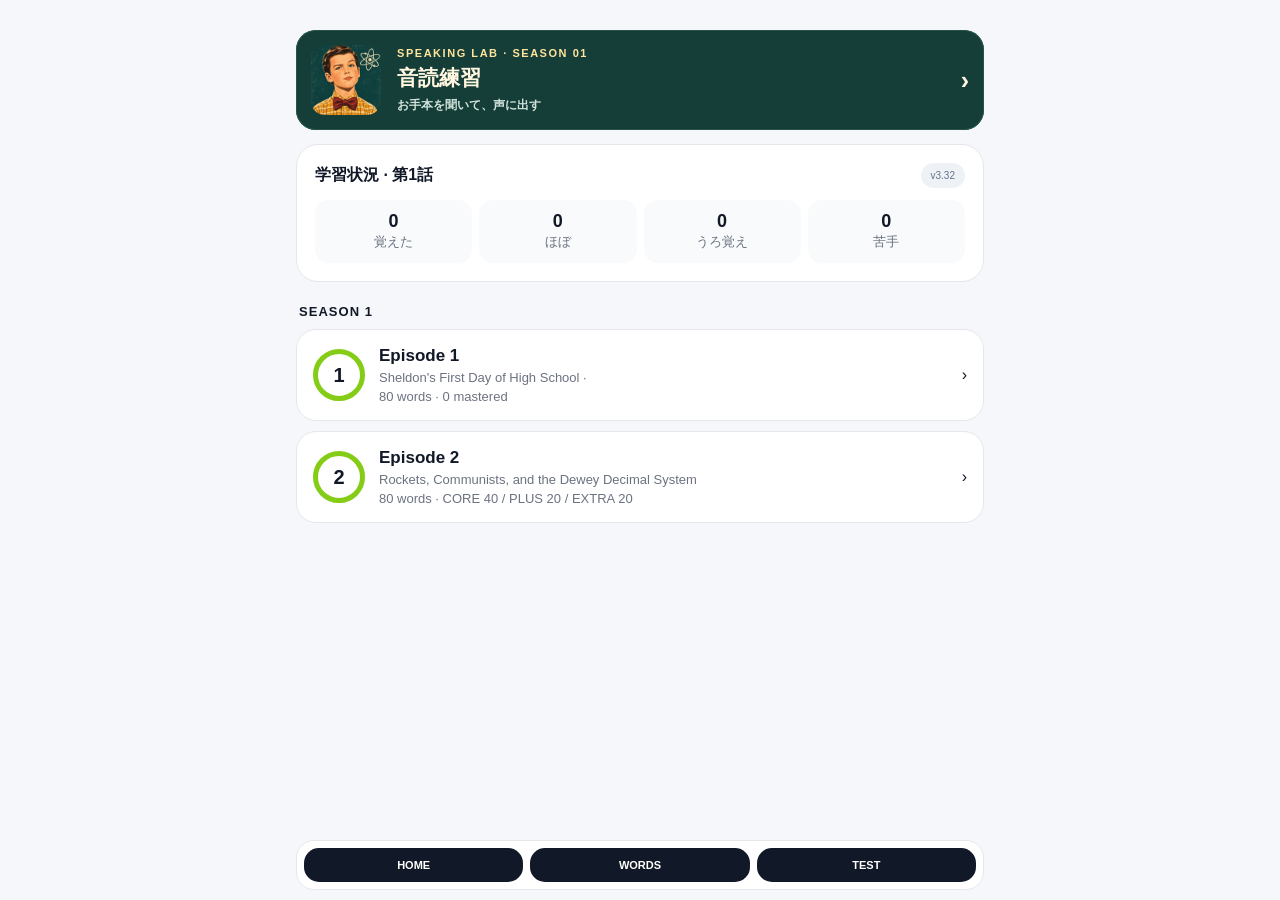
==== commit 195872f1: "Add season-one read-aloud practice and illustrated app icons" ====
--- a/index.html
+++ b/index.html
@@ -1 +1 @@
-<!doctype html><html lang="ja"><head><meta charset="utf-8"><meta name="viewport" content="width=device-width,initial-scale=1,viewport-fit=cover"><meta name="theme-color" content="#111827"><title>Young Sheldon English</title><style>:root{--bg:#f5f7fb;--card:#fff;--ink:#111827;--muted:#6b7280;--line:#e5e7eb;--accent:#111827;--good:#166534;--goodbg:#f0fdf4;--bad:#991b1b;--badbg:#fef2f2}*{box-sizing:border-box}body{margin:0;font-family:-apple-system,BlinkMacSystemFont,"Segoe UI",sans-serif;background:var(--bg);color:var(--ink)}main{max-width:720px;margin:auto;padding:20px 16px 120px}.hero{padding:16px 4px 10px}.eyebrow{font-size:12px;letter-spacing:.12em;color:var(--muted);font-weight:800}h1{font-size:30px;line-height:1.08;margin:7px 0}.sub,.small{color:var(--muted);font-size:13px;line-height:1.55}.card{background:#fff;border:1px solid var(--line);border-radius:22px;padding:18px;margin-top:14px}.row{display:flex;gap:10px;align-items:center;justify-content:space-between}.pill,.mastery{font-size:12px;background:#eef2f7;padding:7px 10px;border-radius:999px}.progress{height:9px;background:#e5e7eb;border-radius:99px;overflow:hidden;margin-top:12px}.progress>div{height:100%;background:var(--accent)}button{width:100%;border:0;border-radius:15px;padding:14px 16px;font-size:16px;font-weight:750;background:var(--accent);color:#fff;margin-top:10px}button.secondary{background:#eef2f7;color:var(--ink)}button.option{background:#fff;color:var(--ink);border:1.5px solid var(--line);text-align:left}button.option.correct{border-color:var(--good);color:var(--good);background:var(--goodbg)}button.option.wrong{border-color:var(--bad);color:var(--bad);background:var(--badbg)}.screen{display:none}.screen.active{display:block}.stats{display:grid;grid-template-columns:repeat(4,1fr);gap:7px;margin-top:12px}.stat{background:#f8fafc;border-radius:14px;padding:11px 5px;text-align:center}.stat b{display:block;font-size:18px}.season-title{font-size:13px;font-weight:850;letter-spacing:.08em;margin:22px 3px 8px}.episode{display:flex;align-items:center;gap:14px;padding:16px;background:#fff;border:1px solid var(--line);border-radius:20px;margin:10px 0;cursor:pointer}.episode-num,.set-num{width:52px;height:52px;border-radius:50%;display:grid;place-items:center;font-size:20px;font-weight:850;flex:none}.episode-num{border:5px solid #84cc16}.set-num{position:relative;background:#d1d5db;padding:5px}.set-num::after{content:"";position:absolute;inset:5px;background:#fff;border-radius:50%;z-index:0}.set-num span{position:relative;z-index:1}.episode-info,.set-info{flex:1}.episode-info b,.set-info b{font-size:17px}.episode-info span,.set-info span{display:block;color:var(--muted);font-size:13px;margin-top:4px}.set-row{display:flex;align-items:center;gap:14px;padding:15px 3px;border-bottom:1px solid var(--line);cursor:pointer}.set-state{font-size:12px;padding:7px 9px;border-radius:10px;background:#f3f4f6}.today{background:linear-gradient(135deg,#111827,#374151);color:#fff}.today .small{color:#d1d5db}.today .version{background:#eef2f7;color:#64748b}.word{font-size:34px;font-weight:850;margin:8px 0}.pron{color:var(--muted);font-size:13px}.meaning{font-size:19px;font-weight:750;margin-top:12px}.detail-label{font-size:16px;font-weight:850;margin-top:22px;padding-top:18px;border-top:1px solid var(--line)}.learn-row{margin:8px 0}.tag{display:inline-block;min-width:28px;text-align:center;border-radius:6px;padding:1px 5px;margin-right:7px;font-size:12px;font-weight:800;background:#eef2f7;color:#64748b}.tag[data-tag="名"]{background:#eff6ff;color:#3b82f6}.tag[data-tag="動"]{background:#f0fdf4;color:#22c55e}.tag[data-tag="形"]{background:#fff7ed;color:#f59e0b}.tag[data-tag="副"]{background:#faf5ff;color:#a855f7}.tag[data-tag="対"]{background:#fef2f2;color:#ef4444}.tag[data-tag="類"]{background:#ecfeff;color:#0891b2}.tag[data-tag="関"]{background:#f8fafc;color:#64748b}.tag[data-tag="句"]{background:#fdf4ff;color:#c026d3}.tag[data-tag="接頭"]{background:#f5f3ff;color:#7c3aed}.speakable{cursor:pointer;-webkit-tap-highlight-color:transparent}.example,.usage{padding:14px;background:#f8fafc;border-radius:14px;margin-top:12px;line-height:1.5}.example-text{font-size:17px;font-weight:750}.example-ja,.usage span{display:block;color:var(--muted);font-size:14px;margin-top:6px}.mastery[data-level="苦手"]{color:#16a34a;font-weight:800}.mastery[data-level="うろ覚え"]{color:#ca8a04;font-weight:800}.mastery[data-level="ほぼ覚えた"]{color:#2563eb;font-weight:800}.mastery[data-level="覚えた"]{color:#166534;font-weight:800}.mastery-grid,.choice-grid{display:grid;grid-template-columns:repeat(2,1fr);gap:8px;margin-top:12px}.mastery-grid button,.choice-grid button{margin:0;background:#f3f4f6;color:var(--ink);font-size:13px}.mastery-grid button.active,.choice-grid button.active{background:var(--accent);color:#fff}.answer-note{margin-top:12px;padding:14px;border-radius:14px}.answer-note.wrong{background:var(--badbg);color:var(--bad)}.answer-note.correct{background:var(--goodbg);color:var(--good)}.hidden{display:none!important}.list-item{padding:14px 0;border-bottom:1px solid var(--line);cursor:pointer}.list-word{font-size:18px;font-weight:800}.list-meaning{font-size:13px;color:var(--muted);margin-top:3px}.tap-hint{font-size:11px;color:var(--muted);font-weight:600}.review-details{margin-top:14px;border-top:1px solid var(--line);padding-top:12px}.review-details summary{cursor:pointer;font-size:13px;font-weight:750;color:var(--muted)}.back{width:auto;margin:0;background:#eef2f7;color:var(--ink)}nav{position:fixed;z-index:20;left:50%;transform:translateX(-50%);bottom:max(10px,env(safe-area-inset-bottom));width:min(calc(100% - 32px),688px);display:grid;grid-template-columns:repeat(3,1fr);gap:7px;background:rgba(255,255,255,.95);backdrop-filter:blur(12px);padding:7px;border:1px solid var(--line);border-radius:18px}nav button{margin:0;padding:11px 2px;font-size:11px}.fixed-next{position:fixed;z-index:30;right:max(22px,calc((100vw - 720px)/2 + 22px));bottom:calc(max(10px,env(safe-area-inset-bottom)) + 68px);width:auto;min-width:140px;box-shadow:0 8px 25px #11182733}</style></head><body><main><section id="home" class="screen active"><div class="card today"><div class="row"><b>TODAY</b><span class="pill version">v3.30</span></div><h2 style="margin-bottom:4px">今日の10語</h2><div class="small" id="todayMix"></div><button style="background:#fff;color:#111827" onclick="startToday()">今日の学習を始める</button></div><div class="card"><b>学習状況</b><div class="stats"><div class="stat"><b id="knownStat">0</b><span class="small">覚えた</span></div><div class="stat"><b id="almostStat">0</b><span class="small">ほぼ</span></div><div class="stat"><b id="fuzzyStat">0</b><span class="small">うろ覚え</span></div><div class="stat"><b id="weakStat">0</b><span class="small">苦手</span></div></div></div><div class="season-title">SEASON 1</div><div class="episode" onclick="openEpisode()"><div class="episode-num">1</div><div class="episode-info"><b>Episode 1</b><span>Sheldon's First Day of High School · <span id="epMeta"></span></span></div><span>›</span></div></section><section id="episode" class="screen"><button class="back" onclick="show('home')">← SEASON 1</button><div class="card"><div class="row"><div><div class="small">SEASON 1</div><h2 style="margin:3px 0">Episode 1</h2><div class="small" style="font-size:15px">Sheldon's First Day of High School</div></div><span class="pill" id="epWordCount"></span></div><div class="progress"><div id="epProgress"></div></div><p class="small" id="epProgressText"></p><button onclick="startCurrentSet()">つづきから</button><button class="secondary" onclick="showList()">全単語を見る</button></div><div class="card"><b>単語セット</b><div id="setList"></div></div><div class="card"><b>復習テスト</b><p class="small">苦手な単語を優先して出題します。</p><button onclick="show('settings')">テストする</button></div></section><section id="settings" class="screen"><button class="back" onclick="openEpisode()">← Episode 1</button><div class="card"><h2>テスト設定</h2><div class="detail-label" style="border:0;margin-top:0;padding-top:0">問題数</div><div class="choice-grid" id="countChoices"></div><button onclick="startQuiz()">テストを始める</button></div></section><section id="learn" class="screen"><button class="back" onclick="exitStudy()">← 戻る</button><div class="card"><div class="row"><span class="pill" id="counter"></span><span class="mastery" id="learnMastery"></span></div><div class="word" id="word" onclick="speakText(currentLearnWord().w)"></div><div class="pron" id="pron"></div><div class="meaning" id="meaning"></div><div id="learnRelated"></div><div class="example" id="example" onclick="speakText(currentLearnWord().e)"></div><div class="detail-label">習熟度</div><div class="mastery-grid" id="learnMasteryButtons"></div><button id="nextBtn" class="fixed-next" onclick="nextWord()">次へ</button></div></section><section id="list" class="screen"><button class="back" onclick="openEpisode()">← Episode 1</button><div class="card"><div class="row"><b>Episode 1 単語一覧</b><span class="pill" id="listCount"></span></div><div id="wordList"></div></div></section><section id="quiz" class="screen"><div class="card"><div class="row"><b>Quick Test</b><span class="pill" id="quizCount"></span></div><div class="word" id="quizWord" onclick="speakText(quizWords[qidx].w)"></div><div class="tap-hint">単語をタップで発音</div><div id="options"></div><div id="answerNote" class="answer-note hidden"></div><div id="feedback" class="example hidden"></div><button id="quizNext" class="fixed-next hidden" onclick="nextQuiz()">次の問題</button></div></section><section id="review" class="screen"><div class="card"><div class="small">TEST RESULT</div><h2>今回の結果</h2><div class="stats" style="grid-template-columns:repeat(2,1fr)"><div class="stat"><b id="scoreStat">0%</b><span class="small">正答率</span></div><div class="stat"><b id="wrongCount">0</b><span class="small">間違い</span></div></div><div id="reviewWordLists"></div><button id="retestWrongBtn" onclick="startWrongRetest()"></button><button class="secondary" id="reviewBackBtn" onclick="openEpisode()">Episode 1へ戻る</button></div></section><nav id="mainNav"><button onclick="show('home')">HOME</button><button onclick="showList()">WORDS</button><button onclick="show('settings')">TEST</button></nav></main><script>const W=(w,p,m,d,r,u,e,j)=>({w,p,m,d,learn:r,u,e,j});const words=[W('nourishment','/ˈnɜːrɪʃmənt/','栄養・滋養','食べ物などから得る栄養。心や精神を豊かにするものにも使う。',[['動','nourish','栄養を与える'],['類','nutrition','栄養']],['provide nourishment','栄養を与える'],'nourishment of our bodies','私たちの体の栄養'),W('revolting','/rɪˈvoʊltɪŋ/','ひどく不快な・気持ち悪い','嫌悪感を覚えるほど不快という強い表現。',[['類','disgusting','ひどく不快な'],['類','gross','気持ち悪い']],['a revolting smell','ひどく不快な臭い'],'that was revolting','それは気持ち悪かった'),W('credentials','/krəˈdenʃəlz/','資格・経歴・実績','能力や立場を証明する学歴・職歴・資格・実績など。credential の複数形。人の資格・経歴・実績をまとめて表すこの意味では credentials と複数形で使われることが多い。',[['類','qualification','資格・適性'],['関','experience','経験・経歴']],['check credentials','資格を確認する'],'questioned my credentials','私の資格・経歴に疑問を呈した'),W('violation','/ˌvaɪəˈleɪʃən/','違反・侵害','規則や法律への違反。権利などの侵害にも使う。',[['動','violate','違反する・侵害する'],['類','breach','違反']],['in violation of','〜に違反して'],'in violation of the dress code','服装規定に違反して'),W('gifted','/ˈɡɪftɪd/','才能に恵まれた','生まれつき非常に高い能力を持つこと。',[['類','talented','才能のある'],['名','gift','才能']],['a gifted student','才能ある生徒'],'remarkably gifted','並外れて才能に恵まれた'),W('dimwitted','/ˌdɪmˈwɪtɪd/','頭の鈍い・愚かな','理解力や判断力が低いことを表す否定的な形容詞。',[['名','wit','知力・機転'],['類','slow-witted','頭の回転が遅い']],['a dimwitted remark','愚かな発言'],'how dimwitted you are','君がどれだけ頭が鈍くても'),W('kinematics','/ˌkɪnəˈmætɪks/','運動学','位置・速度・加速度などから物体の動きを記述する分野。',[['関','kinematic','運動学の'],['関','velocity','速度']],['kinematic analysis','運動学的分析'],'dimensional kinematics','次元運動学'),W('remarkably','/rɪˈmɑːrkəbli/','著しく・驚くほど','注目に値するほど、驚くほどという意味。',[['形','remarkable','注目すべき'],['類','exceptionally','並外れて']],['remarkably well','驚くほどうまく'],'remarkably gifted','並外れて才能に恵まれた'),W('arranged','/əˈreɪndʒd/','手配された・整えられた','arrangeの過去形・過去分詞。予定の手配や物の配置に使う。',[['動','arrange','手配する'],['名','arrangement','手配・取り決め']],['arrange a meeting','会議を手配する'],'still be arranged','まだ手配できる'),W('business','/ˈbɪznəs/','用事・関心事・仕事','仕事だけでなく、自分に関係すること・用事という意味でも使う。',[['類','affair','事柄・問題'],['関','businesslike','事務的な']],['mind your own business','自分のことに専念する'],'None of your business','あなたには関係ない'),W('theoretical','/ˌθiːəˈretɪkəl/','理論上の・理論的な','実践より理論に関係すること。学術分野でよく使う。',[['名','theory','理論'],['対','practical','実践的な']],['theoretical physics','理論物理学'],'theoretical physics','理論物理学'),W('backup','/ˈbækʌp/','予備・代替案','本来のものが使えない場合に備えた予備のものや計画。',[['類','alternative','代替案'],['関','backup plan','予備計画']],['have a backup plan','予備案を持つ'],'my backup plan','私の予備の計画'),W('professional','/prəˈfeʃənəl/','専門職の・プロの','仕事として専門的に行う人や、その水準を表す。',[['名','profession','職業'],['副','professionally','専門的に']],['professional career','専門職としての経歴'],'professional ticket taker','プロの切符係'),W('unbalanced','/ʌnˈbælənst/','釣り合っていない・不均衡な','力や状態のバランスが取れていないこと。',[['動','balance','均衡を取る'],['対','balanced','釣り合った']],['unbalanced force','不均衡な力'],'unbalanced force','不均衡な力'),W('scientific','/ˌsaɪənˈtɪfɪk/','科学的な','科学の方法・知識・研究に基づくこと。',[['名','science','科学'],['名','scientist','科学者']],['scientific evidence','科学的証拠'],'Scientific principles','科学的な原理'),W('principle','/ˈprɪnsəpəl/','原理・原則','物事の基本となる規則や考え方。',[['類','rule','規則'],['類','concept','概念']],['basic principle','基本原理'],'Scientific principles','科学的な原理'),W('adopted','/əˈdɑːptɪd/','養子になった・採用された','人を養子にする、または方法や考えを採用する adopt の形。',[['動','adopt','養子にする・採用する'],['名','adoption','養子縁組・採用']],['adopt a method','方法を採用する'],'He\'s adopted','彼は養子だ'),W('financial','/faɪˈnænʃəl/','金銭上の・財政の','お金、収入、支出などに関係する。',[['名','finance','財務・資金'],['副','financially','金銭的に']],['financial problem','金銭的な問題'],'financial problems','金銭的な問題'),W('reassuring','/ˌriːəˈʃʊrɪŋ/','安心させる','不安を減らし、安心感を与えること。',[['動','reassure','安心させる'],['名','reassurance','安心させること']],['a reassuring voice','安心させる声'],'very reassuring','とても安心できる'),W('maliciously','/məˈlɪʃəsli/','悪意をもって','人を傷つけようとする意図を持って行う様子。',[['形','malicious','悪意のある'],['名','malice','悪意']],['act maliciously','悪意をもって行動する'],'maliciously harass','悪意をもって嫌がらせする'),W('harass','/həˈræs/','嫌がらせをする','繰り返し困らせたり不快にさせたりする。',[['名','harassment','嫌がらせ'],['類','bother','困らせる']],['harass someone','人に嫌がらせをする'],'maliciously harass','悪意をもって嫌がらせする'),W('torment','/ˈtɔːrment/','苦しめる・悩ませる','精神的または身体的に強く苦しめること。',[['名','torment','苦痛'],['類','torture','苦しめる']],['torment someone','人を苦しめる'],'someone else to torment','代わりに苦しめる相手'),W('gullible','/ˈɡʌləbəl/','だまされやすい','人の話を簡単に信じてしまう性質。',[['類','naive','世間知らずな'],['対','skeptical','疑い深い']],['too gullible','だまされやすすぎる'],'she\'s gullible','彼女はだまされやすい'),W('intimidated','/ɪnˈtɪmədeɪtɪd/','怖気づいた・威圧された','相手の能力や態度などによって自信を失った状態。',[['動','intimidate','威圧する'],['名','intimidation','威圧']],['feel intimidated','怖気づく'],'intimidated by you','君に怖気づく'),W('intellect','/ˈɪntəlekt/','知性・知力','理解したり考えたりする高度な思考能力。',[['形','intellectual','知的な'],['類','intelligence','知能']],['great intellect','優れた知性'],'recognize my intellect','私の知性を認める'),W('exposed','/ɪkˈspoʊzd/','露出した・さらされた','覆われず見えている、または危険などにさらされた状態。',[['動','expose','さらす・露出する'],['名','exposure','露出・接触']],['exposed skin','露出した肌'],'an exposed tattoo','露出したタトゥー'),W('thorough','/ˈθɜːroʊ/','徹底的な・入念な','細部まで抜けなく注意を払うこと。',[['副','thoroughly','徹底的に'],['類','complete','完全な']],['thorough check','徹底的な確認'],'a thorough cleaning','徹底的な清掃'),W('allergy','/ˈælərdʒi/','アレルギー','特定の物質に免疫系が過敏に反応すること。',[['形','allergic','アレルギーの'],['関','reaction','反応']],['have an allergy','アレルギーがある'],'an allergy attack','アレルギー発作'),W('despite','/dɪˈspaɪt/','〜にもかかわらず','予想と反対の結果を示すときに使う前置詞。後ろには名詞などを置く。',[['類','in spite of','〜にもかかわらず'],['関','although','〜だけれども']],['despite the rain','雨にもかかわらず'],'despite his young age','彼の若さにもかかわらず'),W('designated','/ˈdezɪɡneɪtɪd/','指定された','特定の目的のため正式に決められたこと。',[['動','designate','指定する'],['名','designation','指定']],['designated area','指定区域'],'a designated area','指定区域'),W('diaphanous','/daɪˈæfənəs/','透けるほど薄い','布などが非常に薄く、光や向こう側が透けて見えること。',[['類','sheer','薄く透ける'],['類','transparent','透明な']],['diaphanous fabric','透ける薄い布'],'blouse is diaphanous','ブラウスが透けている'),W('account','/əˈkaʊnt/','考慮・説明・口座','文脈によって意味が大きく変わる頻出語。take into account で「考慮する」。',[['句','take into account','考慮に入れる'],['名','account','説明・口座']],['take it into account','それを考慮する'],'take that into account','それを考慮に入れる'),W('subsection','/ˈsʌbsekʃən/','小項目・小節','文書の section をさらに細かく分けた部分。',[['名','section','節・区分'],['接頭','sub-','下位の']],['read subsection B','B項を読む'],'subsection B','B項'),W('breach','/briːtʃ/','違反・侵害','規則・契約・義務などを破ること。',[['動','breach','違反する'],['類','violation','違反']],['breach of contract','契約違反'],'in breach of the hygiene code','衛生規定に違反して'),W('hygiene','/ˈhaɪdʒiːn/','衛生・衛生管理','健康を保つため清潔な状態を維持すること。',[['形','hygienic','衛生的な'],['関','cleanliness','清潔さ']],['personal hygiene','個人衛生'],'the hygiene code','衛生規定'),W('pursue','/pərˈsuː/','追求する・続ける','目標・仕事・学問などを積極的に目指して続ける。',[['名','pursuit','追求'],['類','seek','求める']],['pursue a career','キャリアを追求する'],'pursue music','音楽を追求する'),W('faculty','/ˈfækəlti/','教職員・学部','学校の教員集団、または大学の学部を意味する。',[['関','staff','職員'],['関','department','学科・部門']],['faculty member','教員'],'a faculty restroom','教職員用トイレ'),W('recruit','/rɪˈkruːt/','採用する・勧誘する','組織やチームに新しい人を入れるため勧誘する。',[['名','recruit','新人・新兵'],['名','recruitment','採用']],['recruit players','選手を勧誘する'],'recruit kids','子どもたちを勧誘する'),W('reputation','/ˌrepjəˈteɪʃən/','評判・評価','周囲の人々からどのように評価されているか。',[['類','image','イメージ'],['関','reputable','評判の良い']],['good reputation','良い評判'],'a bad reputation','悪い評判'),W('uncertainty','/ʌnˈsɜːrtənti/','不確実性・不安定さ','何が起こるか、何が正しいか確信できない状態。',[['形','uncertain','不確かな'],['対','certainty','確実性']],['a time of uncertainty','不確実な時期'],'a world filled with uncertainty','不確実さに満ちた世界'),W('assaulted','/əˈsɔːltɪd/','暴行を受けた・襲われた','人から身体的な攻撃を受けた状態。',[['動','assault','襲う・暴行する'],['類','attack','攻撃する']],['physically assaulted','身体的に襲われた'],'be assaulted','暴行を受ける'),W('haven','/ˈheɪvən/','安全な場所・避難所','危険や不安から逃れて安心できる場所。',[['類','refuge','避難所'],['類','shelter','避難場所']],['a safe haven','安全な避難場所'],'a haven for higher learning','高等教育のための安全な場所'),W('retaliate','/rɪˈtælieɪt/','報復する・やり返す','相手から受けた行為に対して仕返しする。',[['名','retaliation','報復'],['類','strike back','反撃する']],['retaliate against','〜に報復する'],'Do not retaliate','やり返さないで'),W('admirable','/ˈædmərəbəl/','立派な・称賛に値する','尊敬や称賛に値する性質を表す。',[['動','admire','称賛する'],['名','admiration','称賛']],['an admirable effort','立派な努力'],'whatever is admirable','称賛に値するもの'),W('handbook','/ˈhændbʊk/','手引書・ハンドブック','規則や手順などをまとめた小型の案内書。',[['類','manual','手引書'],['類','guide','案内書']],['student handbook','生徒手帳・学生向け規則集'],'the student handbook','生徒向け手引書'),W('extreme','/ɪkˈstriːm/','極端な・非常に激しい','程度が通常の範囲を大きく超えていること。',[['副','extremely','非常に'],['類','severe','深刻な・激しい']],['extreme weather','異常気象・極端な天候'],'extreme hairstyles','極端な髪型'),W('argument','/ˈɑːrɡjəmənt/','口論・議論','意見の食い違いによる口論や、理由を示す議論。',[['動','argue','言い争う・主張する'],['類','dispute','論争']],['have an argument','口論する'],'a common argument','よくある口論'),W('marriage','/ˈmærɪdʒ/','結婚・婚姻','二人が婚姻関係にある状態や制度。',[['動','marry','結婚する'],['形','married','結婚している']],['a happy marriage','幸せな結婚生活'],'argument in marriages','結婚生活での口論'),W('freshman','/ˈfreʃmən/','1年生・新入生','米国の高校や大学などの1年生。',[['関','sophomore','2年生'],['関','senior','最上級生']],['freshman year','1年生の年'],'Freshman year','1年生の年'),W('license','/ˈlaɪsəns/','免許・許可証','特定の活動を公式に許可する証明書。',[['形','licensed','免許を持つ'],['類','permit','許可証']],['a valid license','有効な免許証'],'license plates','ナンバープレート'),W('prime','/praɪm/','素数の・主要な','数学では1と自分自身以外で割り切れない数を表す。',[['句','prime number','素数'],['類','primary','主要な']],['a prime number','素数'],'prime numbers','素数'),W('recognize','/ˈrekəɡnaɪz/','認識する・見分ける','見たり聞いたりして以前知っていたものだと分かる。',[['名','recognition','認識'],['類','identify','特定する']],['recognize a face','顔を見分ける'],'recognize my intellect','私の知性を認める'),W('fad','/fæd/','一時的な流行','短期間だけ急に人気になるもの。',[['類','trend','傾向・流行'],['類','craze','大流行']],['a passing fad','一時的な流行'],'start a fad','流行を始める'),W('ammonia','/əˈmoʊniə/','アンモニア','刺激臭のある化学物質。洗浄剤などにも使われる。',[['関','chemical','化学物質'],['関','cleaner','洗浄剤']],['the smell of ammonia','アンモニアのにおい'],'I smell ammonia','アンモニアのにおいがする'),W('homeroom','/ˈhoʊmruːm/','ホームルーム・学級','学校で出欠確認や連絡などを行う基本のクラス。',[['関','classroom','教室'],['関','teacher','教師']],['homeroom teacher','担任の先生'],'your homeroom','あなたのホームルーム'),W('attire','/əˈtaɪər/','服装・衣装','特定の場面で身につける服装をややフォーマルに表す。',[['類','clothing','衣類'],['類','outfit','服装']],['business attire','ビジネス向けの服装'],'sports attire','スポーツ用の服装'),W('grooming','/ˈɡruːmɪŋ/','身だしなみ・手入れ','髪やひげ、服装などを整えること。',[['動','groom','身だしなみを整える'],['関','appearance','外見']],['grooming standards','身だしなみ基準'],'grooming code','身だしなみ規定'),W('blouse','/blaʊs/','ブラウス','主に女性用の上半身に着る衣服。',[['類','shirt','シャツ'],['関','clothing','衣類']],['a white blouse','白いブラウス'],'this girl\'s blouse','この女の子のブラウス'),W('accuse','/əˈkjuːz/','非難する・告発する','誰かが悪いことをしたと主張する。',[['名','accusation','告発・非難'],['類','blame','責める']],['accuse someone of','人を〜で非難する'],'accuses me','私を非難する'),W('intelligence','/ɪnˈtelɪdʒəns/','知能・知性','学習し、理解し、考える能力。',[['形','intelligent','知的な'],['類','intellect','知性']],['artificial intelligence','人工知能'],'his intelligence','彼の知性'),W('sonata','/səˈnɑːtə/','ソナタ・奏鳴曲','主に器楽のために作られた楽曲形式。',[['関','composition','作曲・楽曲'],['関','movement','楽章']],['piano sonata','ピアノソナタ'],'this sonata','このソナタ'),W('calculus','/ˈkælkjələs/','微積分','変化率や面積などを扱う数学の分野。',[['関','derivative','導関数'],['関','integral','積分']],['study calculus','微積分を学ぶ'],'doing calculus','微積分をやっている'),W('Euclidean','/juˈklɪdiən/','ユークリッドの・ユークリッド幾何学の','古典的なユークリッド幾何学に関する形容詞。',[['名','Euclid','ユークリッド'],['関','geometry','幾何学']],['Euclidean geometry','ユークリッド幾何学'],'Euclidean geometry','ユークリッド幾何学'),W('geometry','/dʒiˈɑːmətri/','幾何学','形、角度、距離、空間などを扱う数学分野。',[['形','geometric','幾何学の'],['関','shape','形']],['study geometry','幾何学を学ぶ'],'Euclidean geometry','ユークリッド幾何学'),W('pitch','/pɪtʃ/','音の高さ・投球','音楽では音の高低を表し、スポーツでは投球なども意味する。',[['句','perfect pitch','絶対音感'],['関','tone','音色・音']],['have perfect pitch','絶対音感がある'],'perfect pitch','絶対音感'),W('musician','/mjuˈzɪʃən/','音楽家・演奏家','音楽を演奏したり作ったりする人。',[['名','music','音楽'],['形','musical','音楽の']],['professional musician','プロの音楽家'],'Musicians take drugs','音楽家は薬物を使う'),W('principal','/ˈprɪnsəpəl/','校長・主要な','学校の校長という意味でよく使う。principleとは別語。',[['類','headteacher','校長'],['対','principle','原理・原則']],['school principal','学校の校長'],'principal\'s office','校長室'),W('uniform','/ˈjuːnəfɔːrm/','制服・ユニフォーム','同じ組織やチームの人が共通して着る服。',[['関','attire','服装'],['形','uniform','均一な']],['school uniform','学校の制服'],'get your uniform on','ユニフォームを着る'),W('ordinary','/ˈɔːrdəneri/','普通の・平凡な','特別ではなく通常であること。',[['副','ordinarily','通常は'],['類','normal','普通の']],['an ordinary day','普通の日'],'ordinary potato','普通のジャガイモ'),W('supplies','/səˈplaɪz/','用品・備品','仕事や学習などに必要な物品。',[['動','supply','供給する'],['類','materials','資材・材料']],['school supplies','学用品'],'The supplies you\'ll need','必要な用品'),W('grip','/ɡrɪp/','握ること・握り','何かを手でしっかりつかむこと。',[['動','grip','しっかり握る'],['類','grasp','つかむ']],['a firm grip','しっかりした握り'],'alligator grips','ワニ口クリップ'),W('rat out','/ræt aʊt/','密告する・告げ口する','くだけた表現で、誰かの悪事などを他人に告げる。',[['類','snitch','密告する'],['類','inform on','〜を密告する']],['rat someone out','人を密告する'],'ratting people out','人を告げ口する'),W('complicated','/ˈkɑːmpləkeɪtɪd/','複雑な・ややこしい','多くの要素が絡み、理解や処理が難しいこと。',[['動','complicate','複雑にする'],['類','complex','複雑な']],['a complicated problem','複雑な問題'],'kind of complicated','ちょっと複雑'),W('justice','/ˈdʒʌstɪs/','正義・公正','公平で正しい扱いや、法による正義。',[['形','just','公正な'],['類','fairness','公平さ']],['seek justice','正義を求める'],'Justice descended upon','正義が下された'),W('fired','/ˈfaɪərd/','解雇された','仕事を辞めさせられた状態。',[['動','fire','解雇する'],['類','dismissed','解雇された']],['get fired','解雇される'],'I got fired','私は解雇された'),W('deserve','/dɪˈzɜːrv/','〜に値する・受けるにふさわしい','行動や状況から何かを受けるのが妥当であること。',[['形','deserving','〜に値する'],['類','merit','値する']],['deserve a chance','機会を与えられるに値する'],'education he deserves','彼にふさわしい教育'),W('afford','/əˈfɔːrd/','〜する余裕がある','費用や時間などを負担できる余裕があること。',[['形','affordable','手頃な'],['関','cost','費用']],['can afford to','〜する余裕がある'],'can\'t afford private school','私立学校に通わせる余裕がない'),W('private','/ˈpraɪvət/','私的な・民間の','公的ではなく個人や特定の組織に属すること。',[['名','privacy','プライバシー'],['対','public','公の']],['private school','私立学校'],'private school','私立学校'),W('comforting','/ˈkʌmfərtɪŋ/','安心させる・心強い','不安や悲しみを和らげる性質を表す。',[['動','comfort','慰める'],['類','reassuring','安心させる']],['a comforting thought','安心できる考え'],'find comforting','安心できると思う'),W('pregnant','/ˈpreɡnənt/','妊娠している','胎児を身ごもっている状態。',[['名','pregnancy','妊娠'],['関','expecting','妊娠している']],['be pregnant','妊娠している'],'That girl\'s pregnant','あの女の子は妊娠している')];const SET_SIZE=10;let state=JSON.parse(localStorage.getItem('ys-state')||'{}');state.learned=state.learned||[];state.wrong=state.wrong||[];state.mastery=state.mastery||{};state.quizCount=state.quizCount||10;state.unlockedSet=state.unlockedSet||1;let idx=0,qidx=0,score=0,studyWords=[],quizWords=[],currentWrong=[],studyMode='set',questionAnswered=false,quizMode='normal';function save(){localStorage.setItem('ys-state',JSON.stringify(state));updateStats()}function show(id){document.querySelectorAll('.screen').forEach(x=>x.classList.remove('active'));document.getElementById(id).classList.add('active');let n=document.getElementById('mainNav');if(n)n.classList.toggle('hidden',id==='learn'||id==='quiz');window.scrollTo(0,0);updateStats()}function masteryOf(w){return state.mastery[w]||(state.wrong.includes(w)?'苦手':'未学習')}function mastered(x){return ['ほぼ覚えた','覚えた'].includes(masteryOf(x.w))}function rank(w){return {'苦手':0,'うろ覚え':1,'未学習':2,'ほぼ覚えた':3,'覚えた':4}[masteryOf(w)]}function syncUnlock(){state.unlockedSet=Math.ceil(words.length/SET_SIZE)}function setMasteryWord(w,l){state.mastery[w]=l;if(l==='苦手'){if(!state.wrong.includes(w))state.wrong.push(w)}else state.wrong=state.wrong.filter(v=>v!==w);syncUnlock();save()}function promote(w){let n=masteryOf(w);if(n!=='覚えた')state.mastery[w]=n==='ほぼ覚えた'?'覚えた':'ほぼ覚えた';state.wrong=state.wrong.filter(v=>v!==w);syncUnlock()}function speakText(t){if(!('speechSynthesis'in window))return;speechSynthesis.cancel();let u=new SpeechSynthesisUtterance(t);u.lang='en-US';u.rate=.96;speechSynthesis.speak(u)}function relatedHTML(x){return x.learn.map(a=>'<div class="learn-row"><span class="tag" data-tag="'+a[0]+'">'+a[0]+'</span><b class="speakable" onclick="speakText(\''+a[1].replace(/'/g,"\\'")+'\')">'+a[1]+'</b>　'+a[2]+'</div>').join('')+'<div class="usage speakable" onclick="speakText(\''+x.u[0].replace(/'/g,"\\'")+'\')"><b>'+x.u[0]+'</b><span>'+x.u[1]+'</span></div>'}function setRing(chunk){let colors={'苦手':'#D79A91','うろ覚え':'#D6BC72','ほぼ覚えた':'#8FA3B8','覚えた':'#86B99A','未学習':'#D1D5DB'},order=['覚えた','ほぼ覚えた','うろ覚え','苦手','未学習'],total=chunk.length,start=0,parts=[];order.forEach(l=>{let n=chunk.filter(x=>masteryOf(x.w)===l).length;if(!n)return;let end=start+n/total*360;parts.push(colors[l]+' '+start+'deg '+end+'deg');start=end});return 'conic-gradient('+parts.join(',')+')'}function openEpisode(){syncUnlock();let sets=Math.ceil(words.length/SET_SIZE),m=words.filter(mastered).length;epWordCount.textContent=words.length+' words';epProgress.style.width=(m/words.length*100)+'%';epProgressText.textContent=m+' / '+words.length+'語 習得';let html='';for(let i=1;i<=sets;i++){let chunk=words.slice((i-1)*SET_SIZE,i*SET_SIZE),done=chunk.filter(mastered).length,ring=setRing(chunk);html+='<div class="set-row" onclick="startSet('+i+')"><div class="set-num" style="background:'+ring+'"><span>'+i+'</span></div><div class="set-info"><b>SET '+i+'</b><span>'+done+' / '+chunk.length+'語 習得</span></div><div class="set-state">'+(done===chunk.length?'✓':'›')+'</div></div>'}setList.innerHTML=html;show('episode')}function currentSetNo(){for(let i=1;i<=Math.ceil(words.length/SET_SIZE);i++){let c=words.slice((i-1)*SET_SIZE,i*SET_SIZE);if(c.some(x=>!mastered(x)))return i}return Math.ceil(words.length/SET_SIZE)}function startCurrentSet(){beginSetStudy(currentSetNo())}function beginSetStudy(n){studyWords=words.slice((n-1)*SET_SIZE,n*SET_SIZE);idx=0;studyMode='set';show('learn');renderWord();speakText(studyWords[0].w)}function startSet(n){beginSetStudy(n)}function todayWords(){syncUnlock();let available=words.slice(0,state.unlockedSet*SET_SIZE),priority={'苦手':0,'うろ覚え':1,'未学習':2,'ほぼ覚えた':3,'覚えた':4},sorted=[...available].sort((a,b)=>priority[masteryOf(a.w)]-priority[masteryOf(b.w)]);return sorted.slice(0,Math.min(10,sorted.length))}function startToday(){studyWords=todayWords();idx=0;studyMode='today';show('learn');renderWord();speakText(studyWords[0].w)}function startWrongRetest(){let retry=words.filter(x=>currentWrong.includes(x.w));if(!retry.length){alert('今回のテストで間違えた単語はありません');return}startQuiz(retry,'retest')}function currentLearnWord(){return studyWords[idx]}function renderWord(){let x=currentLearnWord();counter.textContent=(idx+1)+' / '+studyWords.length;word.textContent=x.w;pron.textContent=x.p;meaning.textContent=x.m;learnRelated.innerHTML=relatedHTML(x);example.innerHTML='<div class="small">本編の実際のセリフ</div><div class="example-text">'+x.e+'</div><div class="example-ja">'+x.j+'</div>';renderLearnMastery();if(!state.learned.includes(x.w))state.learned.push(x.w);save();nextBtn.textContent=idx===studyWords.length-1?(studyMode==='set'?'SETテストへ':studyMode==='single'?'一覧へ':'学習を終える'):'次へ'}function renderLearnMastery(){let x=currentLearnWord(),ls=['苦手','うろ覚え','ほぼ覚えた','覚えた'],now=masteryOf(x.w);learnMastery.textContent=now;learnMastery.dataset.level=now;learnMasteryButtons.innerHTML=ls.map(l=>'<button class="'+(l===now?'active':'')+'" onclick="setLearn(\''+l+'\')">'+l+'</button>').join('')}function setLearn(l){setMasteryWord(currentLearnWord().w,l);renderLearnMastery()}function nextWord(){if(idx<studyWords.length-1){idx++;renderWord();speakText(studyWords[idx].w);window.scrollTo(0,0)}else if(studyMode==='single'){showList()}else if(studyMode==='set'){startQuiz(studyWords)}else openEpisode()}function showList(){listCount.textContent=words.length+' words';wordList.innerHTML=words.map((x,i)=>'<div class="list-item" onclick="studySingleWord('+i+')"><div class="row"><span class="list-word">'+x.w+'</span><span class="mastery" data-level="'+masteryOf(x.w)+'">'+masteryOf(x.w)+'</span></div><div class="list-meaning">'+x.m+'　'+x.p+'</div></div>').join('');show('list')}function studySingleWord(i){studyWords=[words[i]];idx=0;studyMode='single';show('learn');renderWord();speakText(words[i].w)}function exitStudy(){studyMode==='single'?showList():openEpisode()}function renderCountChoices(){countChoices.innerHTML=[10,20,30,40].map(n=>'<button class="'+(state.quizCount===n?'active':'')+'" onclick="setCount('+n+')">'+n+'問</button>').join('')}function setCount(n){state.quizCount=n;save();renderCountChoices()}function quizPool(){syncUnlock();let learned=words.filter(x=>state.learned.includes(x.w)||masteryOf(x.w)!=='未学習');return learned.length>=4?learned:words.slice(0,state.unlockedSet*SET_SIZE)}function buildQuiz(){let base=quizPool(),pool=[...base].sort((a,b)=>rank(a.w)-rank(b.w)),out=[];while(out.length<state.quizCount){out.push(...pool);pool=[...base].sort(()=>Math.random()-.5)}return out.slice(0,state.quizCount)}function startQuiz(custom,mode){quizMode=mode||'normal';quizWords=custom?[...custom]:buildQuiz();qidx=0;score=0;currentWrong=[];questionAnswered=false;show('quiz');renderQuiz()}function renderQuiz(){questionAnswered=false;let x=quizWords[qidx];quizCount.textContent=(qidx+1)+' / '+quizWords.length;quizWord.textContent=x.w;answerNote.className='answer-note hidden';feedback.classList.add('hidden');quizNext.classList.add('hidden');let pool=[x];while(pool.length<4){let w=words[Math.floor(Math.random()*words.length)];if(w.w!==x.w&&!pool.some(o=>o.m===w.m))pool.push(w)}pool.sort(()=>Math.random()-.5);options.innerHTML='';pool.forEach(w=>{let b=document.createElement('button');b.className='option';b.textContent=w.m;b.onclick=()=>answer(b,w,x);options.appendChild(b)})}function showOptionExplanation(w,kind){if(!w)return;answerNote.className='answer-note '+kind;answerNote.innerHTML='<b class="speakable" onclick="speakText(&quot;'+w.w.replace(/&/g,'&amp;').replace(/\"/g,'&quot;')+'&quot;)">'+w.w+'</b><br>'+w.m+'<div class="quiz-related">'+relatedHTML(w)+'</div>';speakText(w.w)}function answer(btn,choice,x){if(questionAnswered){showOptionExplanation(choice,choice.w===x.w?'correct':'wrong');if(choice.w===x.w){feedback.innerHTML='<div class="small">本編の実際のセリフ</div><div class="example-text">'+x.e+'</div><div class="example-ja">'+x.j+'</div>';feedback.classList.remove('hidden')}else feedback.classList.add('hidden');return}if(choice.w!==x.w){if(btn.classList.contains('wrong')){showOptionExplanation(choice,'wrong');return}btn.classList.add('wrong');if(!currentWrong.includes(x.w))currentWrong.push(x.w);setMasteryWord(x.w,'苦手');showOptionExplanation(choice,'wrong');return}questionAnswered=true;if(!currentWrong.includes(x.w))score++;btn.classList.add('correct');if(quizMode==='weak'||(quizMode!=='retest'&&!currentWrong.includes(x.w)))promote(x.w);save();showOptionExplanation(x,'correct');feedback.innerHTML='<div class="small">本編の実際のセリフ</div><div class="example-text">'+x.e+'</div><div class="example-ja">'+x.j+'</div>';feedback.classList.remove('hidden');quizNext.classList.remove('hidden')}function nextQuiz(){if(qidx<quizWords.length-1){qidx++;renderQuiz()}else{syncUnlock();save();show('review');renderReviewLists()}}function reviewWordRow(w){let i=words.findIndex(x=>x.w===w.w);return '<div class="list-item" onclick="studySingleWord('+i+')"><div class="list-word speakable" onclick="event.stopPropagation();speakText(\''+w.w.replace(/'/g,"\\'")+'\')">'+w.w+'</div><div class="list-meaning">'+w.m+'</div></div>'}function renderReviewLists(){if(!document.getElementById('reviewWordLists'))return;let wrong=quizWords.filter(x=>currentWrong.includes(x.w)),correct=quizWords.filter(x=>!currentWrong.includes(x.w));reviewWordLists.innerHTML='<div class="detail-label">間違えた単語　'+wrong.length+'語</div>'+(wrong.length?wrong.map(reviewWordRow).join(''):'<p class="small">なし</p>')+(correct.length?'<details class="review-details"><summary>正解した'+correct.length+'語を見る</summary>'+correct.map(reviewWordRow).join('')+'</details>':'')}function updateStats(){syncUnlock();let c=l=>words.filter(x=>masteryOf(x.w)===l).length;knownStat.textContent=c('覚えた');almostStat.textContent=c('ほぼ覚えた');fuzzyStat.textContent=c('うろ覚え');weakStat.textContent=c('苦手');scoreStat.textContent=quizWords.length?Math.round(score/quizWords.length*100)+'%':'0%';wrongCount.textContent=currentWrong.length;if(currentWrong.length){retestWrongBtn.textContent='間違えた'+currentWrong.length+'語をテスト';retestWrongBtn.classList.remove('hidden');reviewBackBtn.classList.add('secondary')}else{retestWrongBtn.classList.add('hidden');reviewBackBtn.classList.remove('secondary')}let t=todayWords(),counts={new:0,weak:0,review:0};t.forEach(x=>{let m=masteryOf(x.w);if(m==='未学習')counts.new++;else if(m==='苦手')counts.weak++;else counts.review++});todayMix.textContent='新規 '+counts.new+' · 苦手 '+counts.weak+' · 復習 '+counts.review;epMeta.textContent=words.length+' words · '+c('覚えた')+' mastered';renderCountChoices()}syncUnlock();updateStats();</script><script src="smart-tips.js?v=3.31-2"></script><script src="scene-context.js?v=3.31-2"></script><script src="learning-plan.js?v=3.31-2"></script><script src="episode-ui.js?v=3.32"></script></body></html>+<!doctype html><html lang="ja"><head><meta charset="utf-8"><meta name="viewport" content="width=device-width,initial-scale=1,viewport-fit=cover"><meta name="theme-color" content="#111827"><link rel="icon" type="image/png" sizes="48x48" href="speaking/icons/sheldon-48.png"><link rel="apple-touch-icon" sizes="180x180" href="speaking/icons/sheldon-180.png"><link rel="manifest" href="manifest.webmanifest"><link rel="stylesheet" href="speaking/practice.css"><title>Young Sheldon English</title><style>:root{--bg:#f5f7fb;--card:#fff;--ink:#111827;--muted:#6b7280;--line:#e5e7eb;--accent:#111827;--good:#166534;--goodbg:#f0fdf4;--bad:#991b1b;--badbg:#fef2f2}*{box-sizing:border-box}body{margin:0;font-family:-apple-system,BlinkMacSystemFont,"Segoe UI",sans-serif;background:var(--bg);color:var(--ink)}main{max-width:720px;margin:auto;padding:20px 16px 120px}.hero{padding:16px 4px 10px}.eyebrow{font-size:12px;letter-spacing:.12em;color:var(--muted);font-weight:800}h1{font-size:30px;line-height:1.08;margin:7px 0}.sub,.small{color:var(--muted);font-size:13px;line-height:1.55}.card{background:#fff;border:1px solid var(--line);border-radius:22px;padding:18px;margin-top:14px}.row{display:flex;gap:10px;align-items:center;justify-content:space-between}.pill,.mastery{font-size:12px;background:#eef2f7;padding:7px 10px;border-radius:999px}.progress{height:9px;background:#e5e7eb;border-radius:99px;overflow:hidden;margin-top:12px}.progress>div{height:100%;background:var(--accent)}button{width:100%;border:0;border-radius:15px;padding:14px 16px;font-size:16px;font-weight:750;background:var(--accent);color:#fff;margin-top:10px}button.secondary{background:#eef2f7;color:var(--ink)}button.option{background:#fff;color:var(--ink);border:1.5px solid var(--line);text-align:left}button.option.correct{border-color:var(--good);color:var(--good);background:var(--goodbg)}button.option.wrong{border-color:var(--bad);color:var(--bad);background:var(--badbg)}.screen{display:none}.screen.active{display:block}.stats{display:grid;grid-template-columns:repeat(4,1fr);gap:7px;margin-top:12px}.stat{background:#f8fafc;border-radius:14px;padding:11px 5px;text-align:center}.stat b{display:block;font-size:18px}.season-title{font-size:13px;font-weight:850;letter-spacing:.08em;margin:22px 3px 8px}.episode{display:flex;align-items:center;gap:14px;padding:16px;background:#fff;border:1px solid var(--line);border-radius:20px;margin:10px 0;cursor:pointer}.episode-num,.set-num{width:52px;height:52px;border-radius:50%;display:grid;place-items:center;font-size:20px;font-weight:850;flex:none}.episode-num{border:5px solid #84cc16}.set-num{position:relative;background:#d1d5db;padding:5px}.set-num::after{content:"";position:absolute;inset:5px;background:#fff;border-radius:50%;z-index:0}.set-num span{position:relative;z-index:1}.episode-info,.set-info{flex:1}.episode-info b,.set-info b{font-size:17px}.episode-info span,.set-info span{display:block;color:var(--muted);font-size:13px;margin-top:4px}.set-row{display:flex;align-items:center;gap:14px;padding:15px 3px;border-bottom:1px solid var(--line);cursor:pointer}.set-state{font-size:12px;padding:7px 9px;border-radius:10px;background:#f3f4f6}.today{background:linear-gradient(135deg,#111827,#374151);color:#fff}.today .small{color:#d1d5db}.today .version{background:#eef2f7;color:#64748b}.word{font-size:34px;font-weight:850;margin:8px 0}.pron{color:var(--muted);font-size:13px}.meaning{font-size:19px;font-weight:750;margin-top:12px}.detail-label{font-size:16px;font-weight:850;margin-top:22px;padding-top:18px;border-top:1px solid var(--line)}.learn-row{margin:8px 0}.tag{display:inline-block;min-width:28px;text-align:center;border-radius:6px;padding:1px 5px;margin-right:7px;font-size:12px;font-weight:800;background:#eef2f7;color:#64748b}.tag[data-tag="名"]{background:#eff6ff;color:#3b82f6}.tag[data-tag="動"]{background:#f0fdf4;color:#22c55e}.tag[data-tag="形"]{background:#fff7ed;color:#f59e0b}.tag[data-tag="副"]{background:#faf5ff;color:#a855f7}.tag[data-tag="対"]{background:#fef2f2;color:#ef4444}.tag[data-tag="類"]{background:#ecfeff;color:#0891b2}.tag[data-tag="関"]{background:#f8fafc;color:#64748b}.tag[data-tag="句"]{background:#fdf4ff;color:#c026d3}.tag[data-tag="接頭"]{background:#f5f3ff;color:#7c3aed}.speakable{cursor:pointer;-webkit-tap-highlight-color:transparent}.example,.usage{padding:14px;background:#f8fafc;border-radius:14px;margin-top:12px;line-height:1.5}.example-text{font-size:17px;font-weight:750}.example-ja,.usage span{display:block;color:var(--muted);font-size:14px;margin-top:6px}.mastery[data-level="苦手"]{color:#16a34a;font-weight:800}.mastery[data-level="うろ覚え"]{color:#ca8a04;font-weight:800}.mastery[data-level="ほぼ覚えた"]{color:#2563eb;font-weight:800}.mastery[data-level="覚えた"]{color:#166534;font-weight:800}.mastery-grid,.choice-grid{display:grid;grid-template-columns:repeat(2,1fr);gap:8px;margin-top:12px}.mastery-grid button,.choice-grid button{margin:0;background:#f3f4f6;color:var(--ink);font-size:13px}.mastery-grid button.active,.choice-grid button.active{background:var(--accent);color:#fff}.answer-note{margin-top:12px;padding:14px;border-radius:14px}.answer-note.wrong{background:var(--badbg);color:var(--bad)}.answer-note.correct{background:var(--goodbg);color:var(--good)}.hidden{display:none!important}.list-item{padding:14px 0;border-bottom:1px solid var(--line);cursor:pointer}.list-word{font-size:18px;font-weight:800}.list-meaning{font-size:13px;color:var(--muted);margin-top:3px}.tap-hint{font-size:11px;color:var(--muted);font-weight:600}.review-details{margin-top:14px;border-top:1px solid var(--line);padding-top:12px}.review-details summary{cursor:pointer;font-size:13px;font-weight:750;color:var(--muted)}.back{width:auto;margin:0;background:#eef2f7;color:var(--ink)}nav{position:fixed;z-index:20;left:50%;transform:translateX(-50%);bottom:max(10px,env(safe-area-inset-bottom));width:min(calc(100% - 32px),688px);display:grid;grid-template-columns:repeat(3,1fr);gap:7px;background:rgba(255,255,255,.95);backdrop-filter:blur(12px);padding:7px;border:1px solid var(--line);border-radius:18px}nav button{margin:0;padding:11px 2px;font-size:11px}.fixed-next{position:fixed;z-index:30;right:max(22px,calc((100vw - 720px)/2 + 22px));bottom:calc(max(10px,env(safe-area-inset-bottom)) + 68px);width:auto;min-width:140px;box-shadow:0 8px 25px #11182733}</style></head><body><main><section id="home" class="screen active"><div class="card today"><div class="row"><b>TODAY</b><span class="pill version">v3.30</span></div><h2 style="margin-bottom:4px">今日の10語</h2><div class="small" id="todayMix"></div><button style="background:#fff;color:#111827" onclick="startToday()">今日の学習を始める</button></div><div class="card"><b>学習状況</b><div class="stats"><div class="stat"><b id="knownStat">0</b><span class="small">覚えた</span></div><div class="stat"><b id="almostStat">0</b><span class="small">ほぼ</span></div><div class="stat"><b id="fuzzyStat">0</b><span class="small">うろ覚え</span></div><div class="stat"><b id="weakStat">0</b><span class="small">苦手</span></div></div></div><div class="season-title">SEASON 1</div><div class="episode" onclick="openEpisode()"><div class="episode-num">1</div><div class="episode-info"><b>Episode 1</b><span>Sheldon's First Day of High School · <span id="epMeta"></span></span></div><span>›</span></div></section><section id="episode" class="screen"><button class="back" onclick="show('home')">← SEASON 1</button><div class="card"><div class="row"><div><div class="small">SEASON 1</div><h2 style="margin:3px 0">Episode 1</h2><div class="small" style="font-size:15px">Sheldon's First Day of High School</div></div><span class="pill" id="epWordCount"></span></div><div class="progress"><div id="epProgress"></div></div><p class="small" id="epProgressText"></p><button onclick="startCurrentSet()">つづきから</button><button class="secondary" onclick="showList()">全単語を見る</button></div><div class="card"><b>単語セット</b><div id="setList"></div></div><div class="card"><b>復習テスト</b><p class="small">苦手な単語を優先して出題します。</p><button onclick="show('settings')">テストする</button></div></section><section id="settings" class="screen"><button class="back" onclick="openEpisode()">← Episode 1</button><div class="card"><h2>テスト設定</h2><div class="detail-label" style="border:0;margin-top:0;padding-top:0">問題数</div><div class="choice-grid" id="countChoices"></div><button onclick="startQuiz()">テストを始める</button></div></section><section id="learn" class="screen"><button class="back" onclick="exitStudy()">← 戻る</button><div class="card"><div class="row"><span class="pill" id="counter"></span><span class="mastery" id="learnMastery"></span></div><div class="word" id="word" onclick="speakText(currentLearnWord().w)"></div><div class="pron" id="pron"></div><div class="meaning" id="meaning"></div><div id="learnRelated"></div><div class="example" id="example" onclick="speakText(currentLearnWord().e)"></div><div class="detail-label">習熟度</div><div class="mastery-grid" id="learnMasteryButtons"></div><button id="nextBtn" class="fixed-next" onclick="nextWord()">次へ</button></div></section><section id="list" class="screen"><button class="back" onclick="openEpisode()">← Episode 1</button><div class="card"><div class="row"><b>Episode 1 単語一覧</b><span class="pill" id="listCount"></span></div><div id="wordList"></div></div></section><section id="quiz" class="screen"><div class="card"><div class="row"><b>Quick Test</b><span class="pill" id="quizCount"></span></div><div class="word" id="quizWord" onclick="speakText(quizWords[qidx].w)"></div><div class="tap-hint">単語をタップで発音</div><div id="options"></div><div id="answerNote" class="answer-note hidden"></div><div id="feedback" class="example hidden"></div><button id="quizNext" class="fixed-next hidden" onclick="nextQuiz()">次の問題</button></div></section><section id="review" class="screen"><div class="card"><div class="small">TEST RESULT</div><h2>今回の結果</h2><div class="stats" style="grid-template-columns:repeat(2,1fr)"><div class="stat"><b id="scoreStat">0%</b><span class="small">正答率</span></div><div class="stat"><b id="wrongCount">0</b><span class="small">間違い</span></div></div><div id="reviewWordLists"></div><button id="retestWrongBtn" onclick="startWrongRetest()"></button><button class="secondary" id="reviewBackBtn" onclick="openEpisode()">Episode 1へ戻る</button></div></section><nav id="mainNav"><button onclick="show('home')">HOME</button><button onclick="showList()">WORDS</button><button onclick="show('settings')">TEST</button></nav></main><script>const W=(w,p,m,d,r,u,e,j)=>({w,p,m,d,learn:r,u,e,j});const words=[W('nourishment','/ˈnɜːrɪʃmənt/','栄養・滋養','食べ物などから得る栄養。心や精神を豊かにするものにも使う。',[['動','nourish','栄養を与える'],['類','nutrition','栄養']],['provide nourishment','栄養を与える'],'nourishment of our bodies','私たちの体の栄養'),W('revolting','/rɪˈvoʊltɪŋ/','ひどく不快な・気持ち悪い','嫌悪感を覚えるほど不快という強い表現。',[['類','disgusting','ひどく不快な'],['類','gross','気持ち悪い']],['a revolting smell','ひどく不快な臭い'],'that was revolting','それは気持ち悪かった'),W('credentials','/krəˈdenʃəlz/','資格・経歴・実績','能力や立場を証明する学歴・職歴・資格・実績など。credential の複数形。人の資格・経歴・実績をまとめて表すこの意味では credentials と複数形で使われることが多い。',[['類','qualification','資格・適性'],['関','experience','経験・経歴']],['check credentials','資格を確認する'],'questioned my credentials','私の資格・経歴に疑問を呈した'),W('violation','/ˌvaɪəˈleɪʃən/','違反・侵害','規則や法律への違反。権利などの侵害にも使う。',[['動','violate','違反する・侵害する'],['類','breach','違反']],['in violation of','〜に違反して'],'in violation of the dress code','服装規定に違反して'),W('gifted','/ˈɡɪftɪd/','才能に恵まれた','生まれつき非常に高い能力を持つこと。',[['類','talented','才能のある'],['名','gift','才能']],['a gifted student','才能ある生徒'],'remarkably gifted','並外れて才能に恵まれた'),W('dimwitted','/ˌdɪmˈwɪtɪd/','頭の鈍い・愚かな','理解力や判断力が低いことを表す否定的な形容詞。',[['名','wit','知力・機転'],['類','slow-witted','頭の回転が遅い']],['a dimwitted remark','愚かな発言'],'how dimwitted you are','君がどれだけ頭が鈍くても'),W('kinematics','/ˌkɪnəˈmætɪks/','運動学','位置・速度・加速度などから物体の動きを記述する分野。',[['関','kinematic','運動学の'],['関','velocity','速度']],['kinematic analysis','運動学的分析'],'dimensional kinematics','次元運動学'),W('remarkably','/rɪˈmɑːrkəbli/','著しく・驚くほど','注目に値するほど、驚くほどという意味。',[['形','remarkable','注目すべき'],['類','exceptionally','並外れて']],['remarkably well','驚くほどうまく'],'remarkably gifted','並外れて才能に恵まれた'),W('arranged','/əˈreɪndʒd/','手配された・整えられた','arrangeの過去形・過去分詞。予定の手配や物の配置に使う。',[['動','arrange','手配する'],['名','arrangement','手配・取り決め']],['arrange a meeting','会議を手配する'],'still be arranged','まだ手配できる'),W('business','/ˈbɪznəs/','用事・関心事・仕事','仕事だけでなく、自分に関係すること・用事という意味でも使う。',[['類','affair','事柄・問題'],['関','businesslike','事務的な']],['mind your own business','自分のことに専念する'],'None of your business','あなたには関係ない'),W('theoretical','/ˌθiːəˈretɪkəl/','理論上の・理論的な','実践より理論に関係すること。学術分野でよく使う。',[['名','theory','理論'],['対','practical','実践的な']],['theoretical physics','理論物理学'],'theoretical physics','理論物理学'),W('backup','/ˈbækʌp/','予備・代替案','本来のものが使えない場合に備えた予備のものや計画。',[['類','alternative','代替案'],['関','backup plan','予備計画']],['have a backup plan','予備案を持つ'],'my backup plan','私の予備の計画'),W('professional','/prəˈfeʃənəl/','専門職の・プロの','仕事として専門的に行う人や、その水準を表す。',[['名','profession','職業'],['副','professionally','専門的に']],['professional career','専門職としての経歴'],'professional ticket taker','プロの切符係'),W('unbalanced','/ʌnˈbælənst/','釣り合っていない・不均衡な','力や状態のバランスが取れていないこと。',[['動','balance','均衡を取る'],['対','balanced','釣り合った']],['unbalanced force','不均衡な力'],'unbalanced force','不均衡な力'),W('scientific','/ˌsaɪənˈtɪfɪk/','科学的な','科学の方法・知識・研究に基づくこと。',[['名','science','科学'],['名','scientist','科学者']],['scientific evidence','科学的証拠'],'Scientific principles','科学的な原理'),W('principle','/ˈprɪnsəpəl/','原理・原則','物事の基本となる規則や考え方。',[['類','rule','規則'],['類','concept','概念']],['basic principle','基本原理'],'Scientific principles','科学的な原理'),W('adopted','/əˈdɑːptɪd/','養子になった・採用された','人を養子にする、または方法や考えを採用する adopt の形。',[['動','adopt','養子にする・採用する'],['名','adoption','養子縁組・採用']],['adopt a method','方法を採用する'],'He\'s adopted','彼は養子だ'),W('financial','/faɪˈnænʃəl/','金銭上の・財政の','お金、収入、支出などに関係する。',[['名','finance','財務・資金'],['副','financially','金銭的に']],['financial problem','金銭的な問題'],'financial problems','金銭的な問題'),W('reassuring','/ˌriːəˈʃʊrɪŋ/','安心させる','不安を減らし、安心感を与えること。',[['動','reassure','安心させる'],['名','reassurance','安心させること']],['a reassuring voice','安心させる声'],'very reassuring','とても安心できる'),W('maliciously','/məˈlɪʃəsli/','悪意をもって','人を傷つけようとする意図を持って行う様子。',[['形','malicious','悪意のある'],['名','malice','悪意']],['act maliciously','悪意をもって行動する'],'maliciously harass','悪意をもって嫌がらせする'),W('harass','/həˈræs/','嫌がらせをする','繰り返し困らせたり不快にさせたりする。',[['名','harassment','嫌がらせ'],['類','bother','困らせる']],['harass someone','人に嫌がらせをする'],'maliciously harass','悪意をもって嫌がらせする'),W('torment','/ˈtɔːrment/','苦しめる・悩ませる','精神的または身体的に強く苦しめること。',[['名','torment','苦痛'],['類','torture','苦しめる']],['torment someone','人を苦しめる'],'someone else to torment','代わりに苦しめる相手'),W('gullible','/ˈɡʌləbəl/','だまされやすい','人の話を簡単に信じてしまう性質。',[['類','naive','世間知らずな'],['対','skeptical','疑い深い']],['too gullible','だまされやすすぎる'],'she\'s gullible','彼女はだまされやすい'),W('intimidated','/ɪnˈtɪmədeɪtɪd/','怖気づいた・威圧された','相手の能力や態度などによって自信を失った状態。',[['動','intimidate','威圧する'],['名','intimidation','威圧']],['feel intimidated','怖気づく'],'intimidated by you','君に怖気づく'),W('intellect','/ˈɪntəlekt/','知性・知力','理解したり考えたりする高度な思考能力。',[['形','intellectual','知的な'],['類','intelligence','知能']],['great intellect','優れた知性'],'recognize my intellect','私の知性を認める'),W('exposed','/ɪkˈspoʊzd/','露出した・さらされた','覆われず見えている、または危険などにさらされた状態。',[['動','expose','さらす・露出する'],['名','exposure','露出・接触']],['exposed skin','露出した肌'],'an exposed tattoo','露出したタトゥー'),W('thorough','/ˈθɜːroʊ/','徹底的な・入念な','細部まで抜けなく注意を払うこと。',[['副','thoroughly','徹底的に'],['類','complete','完全な']],['thorough check','徹底的な確認'],'a thorough cleaning','徹底的な清掃'),W('allergy','/ˈælərdʒi/','アレルギー','特定の物質に免疫系が過敏に反応すること。',[['形','allergic','アレルギーの'],['関','reaction','反応']],['have an allergy','アレルギーがある'],'an allergy attack','アレルギー発作'),W('despite','/dɪˈspaɪt/','〜にもかかわらず','予想と反対の結果を示すときに使う前置詞。後ろには名詞などを置く。',[['類','in spite of','〜にもかかわらず'],['関','although','〜だけれども']],['despite the rain','雨にもかかわらず'],'despite his young age','彼の若さにもかかわらず'),W('designated','/ˈdezɪɡneɪtɪd/','指定された','特定の目的のため正式に決められたこと。',[['動','designate','指定する'],['名','designation','指定']],['designated area','指定区域'],'a designated area','指定区域'),W('diaphanous','/daɪˈæfənəs/','透けるほど薄い','布などが非常に薄く、光や向こう側が透けて見えること。',[['類','sheer','薄く透ける'],['類','transparent','透明な']],['diaphanous fabric','透ける薄い布'],'blouse is diaphanous','ブラウスが透けている'),W('account','/əˈkaʊnt/','考慮・説明・口座','文脈によって意味が大きく変わる頻出語。take into account で「考慮する」。',[['句','take into account','考慮に入れる'],['名','account','説明・口座']],['take it into account','それを考慮する'],'take that into account','それを考慮に入れる'),W('subsection','/ˈsʌbsekʃən/','小項目・小節','文書の section をさらに細かく分けた部分。',[['名','section','節・区分'],['接頭','sub-','下位の']],['read subsection B','B項を読む'],'subsection B','B項'),W('breach','/briːtʃ/','違反・侵害','規則・契約・義務などを破ること。',[['動','breach','違反する'],['類','violation','違反']],['breach of contract','契約違反'],'in breach of the hygiene code','衛生規定に違反して'),W('hygiene','/ˈhaɪdʒiːn/','衛生・衛生管理','健康を保つため清潔な状態を維持すること。',[['形','hygienic','衛生的な'],['関','cleanliness','清潔さ']],['personal hygiene','個人衛生'],'the hygiene code','衛生規定'),W('pursue','/pərˈsuː/','追求する・続ける','目標・仕事・学問などを積極的に目指して続ける。',[['名','pursuit','追求'],['類','seek','求める']],['pursue a career','キャリアを追求する'],'pursue music','音楽を追求する'),W('faculty','/ˈfækəlti/','教職員・学部','学校の教員集団、または大学の学部を意味する。',[['関','staff','職員'],['関','department','学科・部門']],['faculty member','教員'],'a faculty restroom','教職員用トイレ'),W('recruit','/rɪˈkruːt/','採用する・勧誘する','組織やチームに新しい人を入れるため勧誘する。',[['名','recruit','新人・新兵'],['名','recruitment','採用']],['recruit players','選手を勧誘する'],'recruit kids','子どもたちを勧誘する'),W('reputation','/ˌrepjəˈteɪʃən/','評判・評価','周囲の人々からどのように評価されているか。',[['類','image','イメージ'],['関','reputable','評判の良い']],['good reputation','良い評判'],'a bad reputation','悪い評判'),W('uncertainty','/ʌnˈsɜːrtənti/','不確実性・不安定さ','何が起こるか、何が正しいか確信できない状態。',[['形','uncertain','不確かな'],['対','certainty','確実性']],['a time of uncertainty','不確実な時期'],'a world filled with uncertainty','不確実さに満ちた世界'),W('assaulted','/əˈsɔːltɪd/','暴行を受けた・襲われた','人から身体的な攻撃を受けた状態。',[['動','assault','襲う・暴行する'],['類','attack','攻撃する']],['physically assaulted','身体的に襲われた'],'be assaulted','暴行を受ける'),W('haven','/ˈheɪvən/','安全な場所・避難所','危険や不安から逃れて安心できる場所。',[['類','refuge','避難所'],['類','shelter','避難場所']],['a safe haven','安全な避難場所'],'a haven for higher learning','高等教育のための安全な場所'),W('retaliate','/rɪˈtælieɪt/','報復する・やり返す','相手から受けた行為に対して仕返しする。',[['名','retaliation','報復'],['類','strike back','反撃する']],['retaliate against','〜に報復する'],'Do not retaliate','やり返さないで'),W('admirable','/ˈædmərəbəl/','立派な・称賛に値する','尊敬や称賛に値する性質を表す。',[['動','admire','称賛する'],['名','admiration','称賛']],['an admirable effort','立派な努力'],'whatever is admirable','称賛に値するもの'),W('handbook','/ˈhændbʊk/','手引書・ハンドブック','規則や手順などをまとめた小型の案内書。',[['類','manual','手引書'],['類','guide','案内書']],['student handbook','生徒手帳・学生向け規則集'],'the student handbook','生徒向け手引書'),W('extreme','/ɪkˈstriːm/','極端な・非常に激しい','程度が通常の範囲を大きく超えていること。',[['副','extremely','非常に'],['類','severe','深刻な・激しい']],['extreme weather','異常気象・極端な天候'],'extreme hairstyles','極端な髪型'),W('argument','/ˈɑːrɡjəmənt/','口論・議論','意見の食い違いによる口論や、理由を示す議論。',[['動','argue','言い争う・主張する'],['類','dispute','論争']],['have an argument','口論する'],'a common argument','よくある口論'),W('marriage','/ˈmærɪdʒ/','結婚・婚姻','二人が婚姻関係にある状態や制度。',[['動','marry','結婚する'],['形','married','結婚している']],['a happy marriage','幸せな結婚生活'],'argument in marriages','結婚生活での口論'),W('freshman','/ˈfreʃmən/','1年生・新入生','米国の高校や大学などの1年生。',[['関','sophomore','2年生'],['関','senior','最上級生']],['freshman year','1年生の年'],'Freshman year','1年生の年'),W('license','/ˈlaɪsəns/','免許・許可証','特定の活動を公式に許可する証明書。',[['形','licensed','免許を持つ'],['類','permit','許可証']],['a valid license','有効な免許証'],'license plates','ナンバープレート'),W('prime','/praɪm/','素数の・主要な','数学では1と自分自身以外で割り切れない数を表す。',[['句','prime number','素数'],['類','primary','主要な']],['a prime number','素数'],'prime numbers','素数'),W('recognize','/ˈrekəɡnaɪz/','認識する・見分ける','見たり聞いたりして以前知っていたものだと分かる。',[['名','recognition','認識'],['類','identify','特定する']],['recognize a face','顔を見分ける'],'recognize my intellect','私の知性を認める'),W('fad','/fæd/','一時的な流行','短期間だけ急に人気になるもの。',[['類','trend','傾向・流行'],['類','craze','大流行']],['a passing fad','一時的な流行'],'start a fad','流行を始める'),W('ammonia','/əˈmoʊniə/','アンモニア','刺激臭のある化学物質。洗浄剤などにも使われる。',[['関','chemical','化学物質'],['関','cleaner','洗浄剤']],['the smell of ammonia','アンモニアのにおい'],'I smell ammonia','アンモニアのにおいがする'),W('homeroom','/ˈhoʊmruːm/','ホームルーム・学級','学校で出欠確認や連絡などを行う基本のクラス。',[['関','classroom','教室'],['関','teacher','教師']],['homeroom teacher','担任の先生'],'your homeroom','あなたのホームルーム'),W('attire','/əˈtaɪər/','服装・衣装','特定の場面で身につける服装をややフォーマルに表す。',[['類','clothing','衣類'],['類','outfit','服装']],['business attire','ビジネス向けの服装'],'sports attire','スポーツ用の服装'),W('grooming','/ˈɡruːmɪŋ/','身だしなみ・手入れ','髪やひげ、服装などを整えること。',[['動','groom','身だしなみを整える'],['関','appearance','外見']],['grooming standards','身だしなみ基準'],'grooming code','身だしなみ規定'),W('blouse','/blaʊs/','ブラウス','主に女性用の上半身に着る衣服。',[['類','shirt','シャツ'],['関','clothing','衣類']],['a white blouse','白いブラウス'],'this girl\'s blouse','この女の子のブラウス'),W('accuse','/əˈkjuːz/','非難する・告発する','誰かが悪いことをしたと主張する。',[['名','accusation','告発・非難'],['類','blame','責める']],['accuse someone of','人を〜で非難する'],'accuses me','私を非難する'),W('intelligence','/ɪnˈtelɪdʒəns/','知能・知性','学習し、理解し、考える能力。',[['形','intelligent','知的な'],['類','intellect','知性']],['artificial intelligence','人工知能'],'his intelligence','彼の知性'),W('sonata','/səˈnɑːtə/','ソナタ・奏鳴曲','主に器楽のために作られた楽曲形式。',[['関','composition','作曲・楽曲'],['関','movement','楽章']],['piano sonata','ピアノソナタ'],'this sonata','このソナタ'),W('calculus','/ˈkælkjələs/','微積分','変化率や面積などを扱う数学の分野。',[['関','derivative','導関数'],['関','integral','積分']],['study calculus','微積分を学ぶ'],'doing calculus','微積分をやっている'),W('Euclidean','/juˈklɪdiən/','ユークリッドの・ユークリッド幾何学の','古典的なユークリッド幾何学に関する形容詞。',[['名','Euclid','ユークリッド'],['関','geometry','幾何学']],['Euclidean geometry','ユークリッド幾何学'],'Euclidean geometry','ユークリッド幾何学'),W('geometry','/dʒiˈɑːmətri/','幾何学','形、角度、距離、空間などを扱う数学分野。',[['形','geometric','幾何学の'],['関','shape','形']],['study geometry','幾何学を学ぶ'],'Euclidean geometry','ユークリッド幾何学'),W('pitch','/pɪtʃ/','音の高さ・投球','音楽では音の高低を表し、スポーツでは投球なども意味する。',[['句','perfect pitch','絶対音感'],['関','tone','音色・音']],['have perfect pitch','絶対音感がある'],'perfect pitch','絶対音感'),W('musician','/mjuˈzɪʃən/','音楽家・演奏家','音楽を演奏したり作ったりする人。',[['名','music','音楽'],['形','musical','音楽の']],['professional musician','プロの音楽家'],'Musicians take drugs','音楽家は薬物を使う'),W('principal','/ˈprɪnsəpəl/','校長・主要な','学校の校長という意味でよく使う。principleとは別語。',[['類','headteacher','校長'],['対','principle','原理・原則']],['school principal','学校の校長'],'principal\'s office','校長室'),W('uniform','/ˈjuːnəfɔːrm/','制服・ユニフォーム','同じ組織やチームの人が共通して着る服。',[['関','attire','服装'],['形','uniform','均一な']],['school uniform','学校の制服'],'get your uniform on','ユニフォームを着る'),W('ordinary','/ˈɔːrdəneri/','普通の・平凡な','特別ではなく通常であること。',[['副','ordinarily','通常は'],['類','normal','普通の']],['an ordinary day','普通の日'],'ordinary potato','普通のジャガイモ'),W('supplies','/səˈplaɪz/','用品・備品','仕事や学習などに必要な物品。',[['動','supply','供給する'],['類','materials','資材・材料']],['school supplies','学用品'],'The supplies you\'ll need','必要な用品'),W('grip','/ɡrɪp/','握ること・握り','何かを手でしっかりつかむこと。',[['動','grip','しっかり握る'],['類','grasp','つかむ']],['a firm grip','しっかりした握り'],'alligator grips','ワニ口クリップ'),W('rat out','/ræt aʊt/','密告する・告げ口する','くだけた表現で、誰かの悪事などを他人に告げる。',[['類','snitch','密告する'],['類','inform on','〜を密告する']],['rat someone out','人を密告する'],'ratting people out','人を告げ口する'),W('complicated','/ˈkɑːmpləkeɪtɪd/','複雑な・ややこしい','多くの要素が絡み、理解や処理が難しいこと。',[['動','complicate','複雑にする'],['類','complex','複雑な']],['a complicated problem','複雑な問題'],'kind of complicated','ちょっと複雑'),W('justice','/ˈdʒʌstɪs/','正義・公正','公平で正しい扱いや、法による正義。',[['形','just','公正な'],['類','fairness','公平さ']],['seek justice','正義を求める'],'Justice descended upon','正義が下された'),W('fired','/ˈfaɪərd/','解雇された','仕事を辞めさせられた状態。',[['動','fire','解雇する'],['類','dismissed','解雇された']],['get fired','解雇される'],'I got fired','私は解雇された'),W('deserve','/dɪˈzɜːrv/','〜に値する・受けるにふさわしい','行動や状況から何かを受けるのが妥当であること。',[['形','deserving','〜に値する'],['類','merit','値する']],['deserve a chance','機会を与えられるに値する'],'education he deserves','彼にふさわしい教育'),W('afford','/əˈfɔːrd/','〜する余裕がある','費用や時間などを負担できる余裕があること。',[['形','affordable','手頃な'],['関','cost','費用']],['can afford to','〜する余裕がある'],'can\'t afford private school','私立学校に通わせる余裕がない'),W('private','/ˈpraɪvət/','私的な・民間の','公的ではなく個人や特定の組織に属すること。',[['名','privacy','プライバシー'],['対','public','公の']],['private school','私立学校'],'private school','私立学校'),W('comforting','/ˈkʌmfərtɪŋ/','安心させる・心強い','不安や悲しみを和らげる性質を表す。',[['動','comfort','慰める'],['類','reassuring','安心させる']],['a comforting thought','安心できる考え'],'find comforting','安心できると思う'),W('pregnant','/ˈpreɡnənt/','妊娠している','胎児を身ごもっている状態。',[['名','pregnancy','妊娠'],['関','expecting','妊娠している']],['be pregnant','妊娠している'],'That girl\'s pregnant','あの女の子は妊娠している')];const SET_SIZE=10;let state=JSON.parse(localStorage.getItem('ys-state')||'{}');state.learned=state.learned||[];state.wrong=state.wrong||[];state.mastery=state.mastery||{};state.quizCount=state.quizCount||10;state.unlockedSet=state.unlockedSet||1;let idx=0,qidx=0,score=0,studyWords=[],quizWords=[],currentWrong=[],studyMode='set',questionAnswered=false,quizMode='normal';function save(){localStorage.setItem('ys-state',JSON.stringify(state));updateStats()}function show(id){document.querySelectorAll('.screen').forEach(x=>x.classList.remove('active'));document.getElementById(id).classList.add('active');let n=document.getElementById('mainNav');if(n)n.classList.toggle('hidden',id==='learn'||id==='quiz');window.scrollTo(0,0);updateStats()}function masteryOf(w){return state.mastery[w]||(state.wrong.includes(w)?'苦手':'未学習')}function mastered(x){return ['ほぼ覚えた','覚えた'].includes(masteryOf(x.w))}function rank(w){return {'苦手':0,'うろ覚え':1,'未学習':2,'ほぼ覚えた':3,'覚えた':4}[masteryOf(w)]}function syncUnlock(){state.unlockedSet=Math.ceil(words.length/SET_SIZE)}function setMasteryWord(w,l){state.mastery[w]=l;if(l==='苦手'){if(!state.wrong.includes(w))state.wrong.push(w)}else state.wrong=state.wrong.filter(v=>v!==w);syncUnlock();save()}function promote(w){let n=masteryOf(w);if(n!=='覚えた')state.mastery[w]=n==='ほぼ覚えた'?'覚えた':'ほぼ覚えた';state.wrong=state.wrong.filter(v=>v!==w);syncUnlock()}function speakText(t){if(!('speechSynthesis'in window))return;speechSynthesis.cancel();let u=new SpeechSynthesisUtterance(t);u.lang='en-US';u.rate=.96;speechSynthesis.speak(u)}function relatedHTML(x){return x.learn.map(a=>'<div class="learn-row"><span class="tag" data-tag="'+a[0]+'">'+a[0]+'</span><b class="speakable" onclick="speakText(\''+a[1].replace(/'/g,"\\'")+'\')">'+a[1]+'</b>　'+a[2]+'</div>').join('')+'<div class="usage speakable" onclick="speakText(\''+x.u[0].replace(/'/g,"\\'")+'\')"><b>'+x.u[0]+'</b><span>'+x.u[1]+'</span></div>'}function setRing(chunk){let colors={'苦手':'#D79A91','うろ覚え':'#D6BC72','ほぼ覚えた':'#8FA3B8','覚えた':'#86B99A','未学習':'#D1D5DB'},order=['覚えた','ほぼ覚えた','うろ覚え','苦手','未学習'],total=chunk.length,start=0,parts=[];order.forEach(l=>{let n=chunk.filter(x=>masteryOf(x.w)===l).length;if(!n)return;let end=start+n/total*360;parts.push(colors[l]+' '+start+'deg '+end+'deg');start=end});return 'conic-gradient('+parts.join(',')+')'}function openEpisode(){syncUnlock();let sets=Math.ceil(words.length/SET_SIZE),m=words.filter(mastered).length;epWordCount.textContent=words.length+' words';epProgress.style.width=(m/words.length*100)+'%';epProgressText.textContent=m+' / '+words.length+'語 習得';let html='';for(let i=1;i<=sets;i++){let chunk=words.slice((i-1)*SET_SIZE,i*SET_SIZE),done=chunk.filter(mastered).length,ring=setRing(chunk);html+='<div class="set-row" onclick="startSet('+i+')"><div class="set-num" style="background:'+ring+'"><span>'+i+'</span></div><div class="set-info"><b>SET '+i+'</b><span>'+done+' / '+chunk.length+'語 習得</span></div><div class="set-state">'+(done===chunk.length?'✓':'›')+'</div></div>'}setList.innerHTML=html;show('episode')}function currentSetNo(){for(let i=1;i<=Math.ceil(words.length/SET_SIZE);i++){let c=words.slice((i-1)*SET_SIZE,i*SET_SIZE);if(c.some(x=>!mastered(x)))return i}return Math.ceil(words.length/SET_SIZE)}function startCurrentSet(){beginSetStudy(currentSetNo())}function beginSetStudy(n){studyWords=words.slice((n-1)*SET_SIZE,n*SET_SIZE);idx=0;studyMode='set';show('learn');renderWord();speakText(studyWords[0].w)}function startSet(n){beginSetStudy(n)}function todayWords(){syncUnlock();let available=words.slice(0,state.unlockedSet*SET_SIZE),priority={'苦手':0,'うろ覚え':1,'未学習':2,'ほぼ覚えた':3,'覚えた':4},sorted=[...available].sort((a,b)=>priority[masteryOf(a.w)]-priority[masteryOf(b.w)]);return sorted.slice(0,Math.min(10,sorted.length))}function startToday(){studyWords=todayWords();idx=0;studyMode='today';show('learn');renderWord();speakText(studyWords[0].w)}function startWrongRetest(){let retry=words.filter(x=>currentWrong.includes(x.w));if(!retry.length){alert('今回のテストで間違えた単語はありません');return}startQuiz(retry,'retest')}function currentLearnWord(){return studyWords[idx]}function renderWord(){let x=currentLearnWord();counter.textContent=(idx+1)+' / '+studyWords.length;word.textContent=x.w;pron.textContent=x.p;meaning.textContent=x.m;learnRelated.innerHTML=relatedHTML(x);example.innerHTML='<div class="small">本編の実際のセリフ</div><div class="example-text">'+x.e+'</div><div class="example-ja">'+x.j+'</div>';renderLearnMastery();if(!state.learned.includes(x.w))state.learned.push(x.w);save();nextBtn.textContent=idx===studyWords.length-1?(studyMode==='set'?'SETテストへ':studyMode==='single'?'一覧へ':'学習を終える'):'次へ'}function renderLearnMastery(){let x=currentLearnWord(),ls=['苦手','うろ覚え','ほぼ覚えた','覚えた'],now=masteryOf(x.w);learnMastery.textContent=now;learnMastery.dataset.level=now;learnMasteryButtons.innerHTML=ls.map(l=>'<button class="'+(l===now?'active':'')+'" onclick="setLearn(\''+l+'\')">'+l+'</button>').join('')}function setLearn(l){setMasteryWord(currentLearnWord().w,l);renderLearnMastery()}function nextWord(){if(idx<studyWords.length-1){idx++;renderWord();speakText(studyWords[idx].w);window.scrollTo(0,0)}else if(studyMode==='single'){showList()}else if(studyMode==='set'){startQuiz(studyWords)}else openEpisode()}function showList(){listCount.textContent=words.length+' words';wordList.innerHTML=words.map((x,i)=>'<div class="list-item" onclick="studySingleWord('+i+')"><div class="row"><span class="list-word">'+x.w+'</span><span class="mastery" data-level="'+masteryOf(x.w)+'">'+masteryOf(x.w)+'</span></div><div class="list-meaning">'+x.m+'　'+x.p+'</div></div>').join('');show('list')}function studySingleWord(i){studyWords=[words[i]];idx=0;studyMode='single';show('learn');renderWord();speakText(words[i].w)}function exitStudy(){studyMode==='single'?showList():openEpisode()}function renderCountChoices(){countChoices.innerHTML=[10,20,30,40].map(n=>'<button class="'+(state.quizCount===n?'active':'')+'" onclick="setCount('+n+')">'+n+'問</button>').join('')}function setCount(n){state.quizCount=n;save();renderCountChoices()}function quizPool(){syncUnlock();let learned=words.filter(x=>state.learned.includes(x.w)||masteryOf(x.w)!=='未学習');return learned.length>=4?learned:words.slice(0,state.unlockedSet*SET_SIZE)}function buildQuiz(){let base=quizPool(),pool=[...base].sort((a,b)=>rank(a.w)-rank(b.w)),out=[];while(out.length<state.quizCount){out.push(...pool);pool=[...base].sort(()=>Math.random()-.5)}return out.slice(0,state.quizCount)}function startQuiz(custom,mode){quizMode=mode||'normal';quizWords=custom?[...custom]:buildQuiz();qidx=0;score=0;currentWrong=[];questionAnswered=false;show('quiz');renderQuiz()}function renderQuiz(){questionAnswered=false;let x=quizWords[qidx];quizCount.textContent=(qidx+1)+' / '+quizWords.length;quizWord.textContent=x.w;answerNote.className='answer-note hidden';feedback.classList.add('hidden');quizNext.classList.add('hidden');let pool=[x];while(pool.length<4){let w=words[Math.floor(Math.random()*words.length)];if(w.w!==x.w&&!pool.some(o=>o.m===w.m))pool.push(w)}pool.sort(()=>Math.random()-.5);options.innerHTML='';pool.forEach(w=>{let b=document.createElement('button');b.className='option';b.textContent=w.m;b.onclick=()=>answer(b,w,x);options.appendChild(b)})}function showOptionExplanation(w,kind){if(!w)return;answerNote.className='answer-note '+kind;answerNote.innerHTML='<b class="speakable" onclick="speakText(&quot;'+w.w.replace(/&/g,'&amp;').replace(/\"/g,'&quot;')+'&quot;)">'+w.w+'</b><br>'+w.m+'<div class="quiz-related">'+relatedHTML(w)+'</div>';speakText(w.w)}function answer(btn,choice,x){if(questionAnswered){showOptionExplanation(choice,choice.w===x.w?'correct':'wrong');if(choice.w===x.w){feedback.innerHTML='<div class="small">本編の実際のセリフ</div><div class="example-text">'+x.e+'</div><div class="example-ja">'+x.j+'</div>';feedback.classList.remove('hidden')}else feedback.classList.add('hidden');return}if(choice.w!==x.w){if(btn.classList.contains('wrong')){showOptionExplanation(choice,'wrong');return}btn.classList.add('wrong');if(!currentWrong.includes(x.w))currentWrong.push(x.w);setMasteryWord(x.w,'苦手');showOptionExplanation(choice,'wrong');return}questionAnswered=true;if(!currentWrong.includes(x.w))score++;btn.classList.add('correct');if(quizMode==='weak'||(quizMode!=='retest'&&!currentWrong.includes(x.w)))promote(x.w);save();showOptionExplanation(x,'correct');feedback.innerHTML='<div class="small">本編の実際のセリフ</div><div class="example-text">'+x.e+'</div><div class="example-ja">'+x.j+'</div>';feedback.classList.remove('hidden');quizNext.classList.remove('hidden')}function nextQuiz(){if(qidx<quizWords.length-1){qidx++;renderQuiz()}else{syncUnlock();save();show('review');renderReviewLists()}}function reviewWordRow(w){let i=words.findIndex(x=>x.w===w.w);return '<div class="list-item" onclick="studySingleWord('+i+')"><div class="list-word speakable" onclick="event.stopPropagation();speakText(\''+w.w.replace(/'/g,"\\'")+'\')">'+w.w+'</div><div class="list-meaning">'+w.m+'</div></div>'}function renderReviewLists(){if(!document.getElementById('reviewWordLists'))return;let wrong=quizWords.filter(x=>currentWrong.includes(x.w)),correct=quizWords.filter(x=>!currentWrong.includes(x.w));reviewWordLists.innerHTML='<div class="detail-label">間違えた単語　'+wrong.length+'語</div>'+(wrong.length?wrong.map(reviewWordRow).join(''):'<p class="small">なし</p>')+(correct.length?'<details class="review-details"><summary>正解した'+correct.length+'語を見る</summary>'+correct.map(reviewWordRow).join('')+'</details>':'')}function updateStats(){syncUnlock();let c=l=>words.filter(x=>masteryOf(x.w)===l).length;knownStat.textContent=c('覚えた');almostStat.textContent=c('ほぼ覚えた');fuzzyStat.textContent=c('うろ覚え');weakStat.textContent=c('苦手');scoreStat.textContent=quizWords.length?Math.round(score/quizWords.length*100)+'%':'0%';wrongCount.textContent=currentWrong.length;if(currentWrong.length){retestWrongBtn.textContent='間違えた'+currentWrong.length+'語をテスト';retestWrongBtn.classList.remove('hidden');reviewBackBtn.classList.add('secondary')}else{retestWrongBtn.classList.add('hidden');reviewBackBtn.classList.remove('secondary')}let t=todayWords(),counts={new:0,weak:0,review:0};t.forEach(x=>{let m=masteryOf(x.w);if(m==='未学習')counts.new++;else if(m==='苦手')counts.weak++;else counts.review++});todayMix.textContent='新規 '+counts.new+' · 苦手 '+counts.weak+' · 復習 '+counts.review;epMeta.textContent=words.length+' words · '+c('覚えた')+' mastered';renderCountChoices()}syncUnlock();updateStats();</script><script src="smart-tips.js?v=3.31-2"></script><script src="scene-context.js?v=3.31-2"></script><script src="learning-plan.js?v=3.31-2"></script><script src="episode-ui.js?v=3.32"></script><script src="speaking/lessons.js"></script><script src="speaking/practice.js"></script></body></html>
--- a/speaking/practice.css
+++ b/speaking/practice.css
@@ -0,0 +1,39 @@
+.spk-banner,.spk-lesson {background:#163e39;color:#fff7df;border-radius:20px}
+.spk-banner {display:flex;align-items:center;gap:16px;padding:15px;text-align:left;box-shadow:inset 0 0 0 1px #28524a}
+.spk-banner img {border-radius:14px;width:70px;height:70px}
+.spk-banner span {display:block}
+.spk-banner b {display:block;margin:3px 0;font-size:21px}
+.spk-kicker {font:750 11px/1.4 -apple-system,BlinkMacSystemFont,sans-serif;letter-spacing:.14em;color:#ffe49b}
+.spk-banner small {font-size:12px;color:#d1e4db}
+.spk-banner i {margin-left:auto;font-size:25px;font-style:normal}
+#speaking {color:#15362e}
+#speaking [hidden] {display:none!important}
+#speaking h1 {margin:12px 0;font-size:26px}
+#speaking .spk-lesson {padding:20px;margin-top:12px}
+#spk-en {font:600 clamp(24px,4.2vw,32px)/1.3 Georgia,serif;margin:12px 0;overflow-wrap:anywhere}
+#spk-ja {color:#d8e7df;font-size:15px;line-height:1.5;margin:0}
+#speaking button {min-height:44px;cursor:pointer}
+#speaking button:disabled {opacity:.6;cursor:default}
+#speaking select,#speaking textarea {background:white;color:#163e39;border:1px solid #aebfb6;border-radius:10px;width:100%;font:inherit;font-size:16px;padding:10px;min-height:44px}
+#speaking label,#speaking .spk-label {display:block;font-size:13px;font-weight:750;margin:8px 0 5px}
+.spk-pickers,.spk-pair {display:grid;grid-template-columns:repeat(2,minmax(0,1fr));gap:8px}
+#speaking .spk-pickers label {min-width:0}
+#speaking .spk-pickers select {margin-top:4px}
+#spk-listen {color:#163e39;background:#ffdf91}
+#spk-rate {border:1px solid #719088;color:#fff;background:transparent}
+#spk-mic,#spk-compare,#spk-retry {background:#1c5148}
+#speaking h2 {font-size:19px;margin:0 0 8px}
+#speaking .card {padding:16px;margin-top:12px;border-radius:17px}
+#speaking .small,#spk-status {font-size:13px;line-height:1.6;color:#4f615a;margin:6px 0}
+#spk-status:empty {display:none}
+#spk-en[hidden]+#spk-ja {margin-top:12px}
+#speaking details summary {min-height:44px;cursor:pointer;display:list-item;line-height:1.5;padding:12px 0;font-weight:700}
+#speaking textarea {resize:vertical;min-height:64px}
+#speaking .spk-line {line-height:1.9;font-size:19px;margin:1px 0 12px;overflow-wrap:anywhere;white-space:pre-wrap}
+#speaking mark {padding:1px 2px;border-radius:3px}
+#speaking .spk-missing {background:#fff0b9;color:#543609;text-decoration:underline solid;text-underline-offset:3px}
+#speaking .spk-extra {background:#e0eefa;color:#193e68;text-decoration:underline dotted;text-underline-offset:3px}
+#speaking :focus-visible,#spk-home:focus-visible {outline:3px solid #2871b2;outline-offset:3px}
+#spk-result {scroll-margin:12px}
+.spk-source {font-size:12px;color:#596b60;line-height:1.6}
+.spk-source a {color:#1a5549}
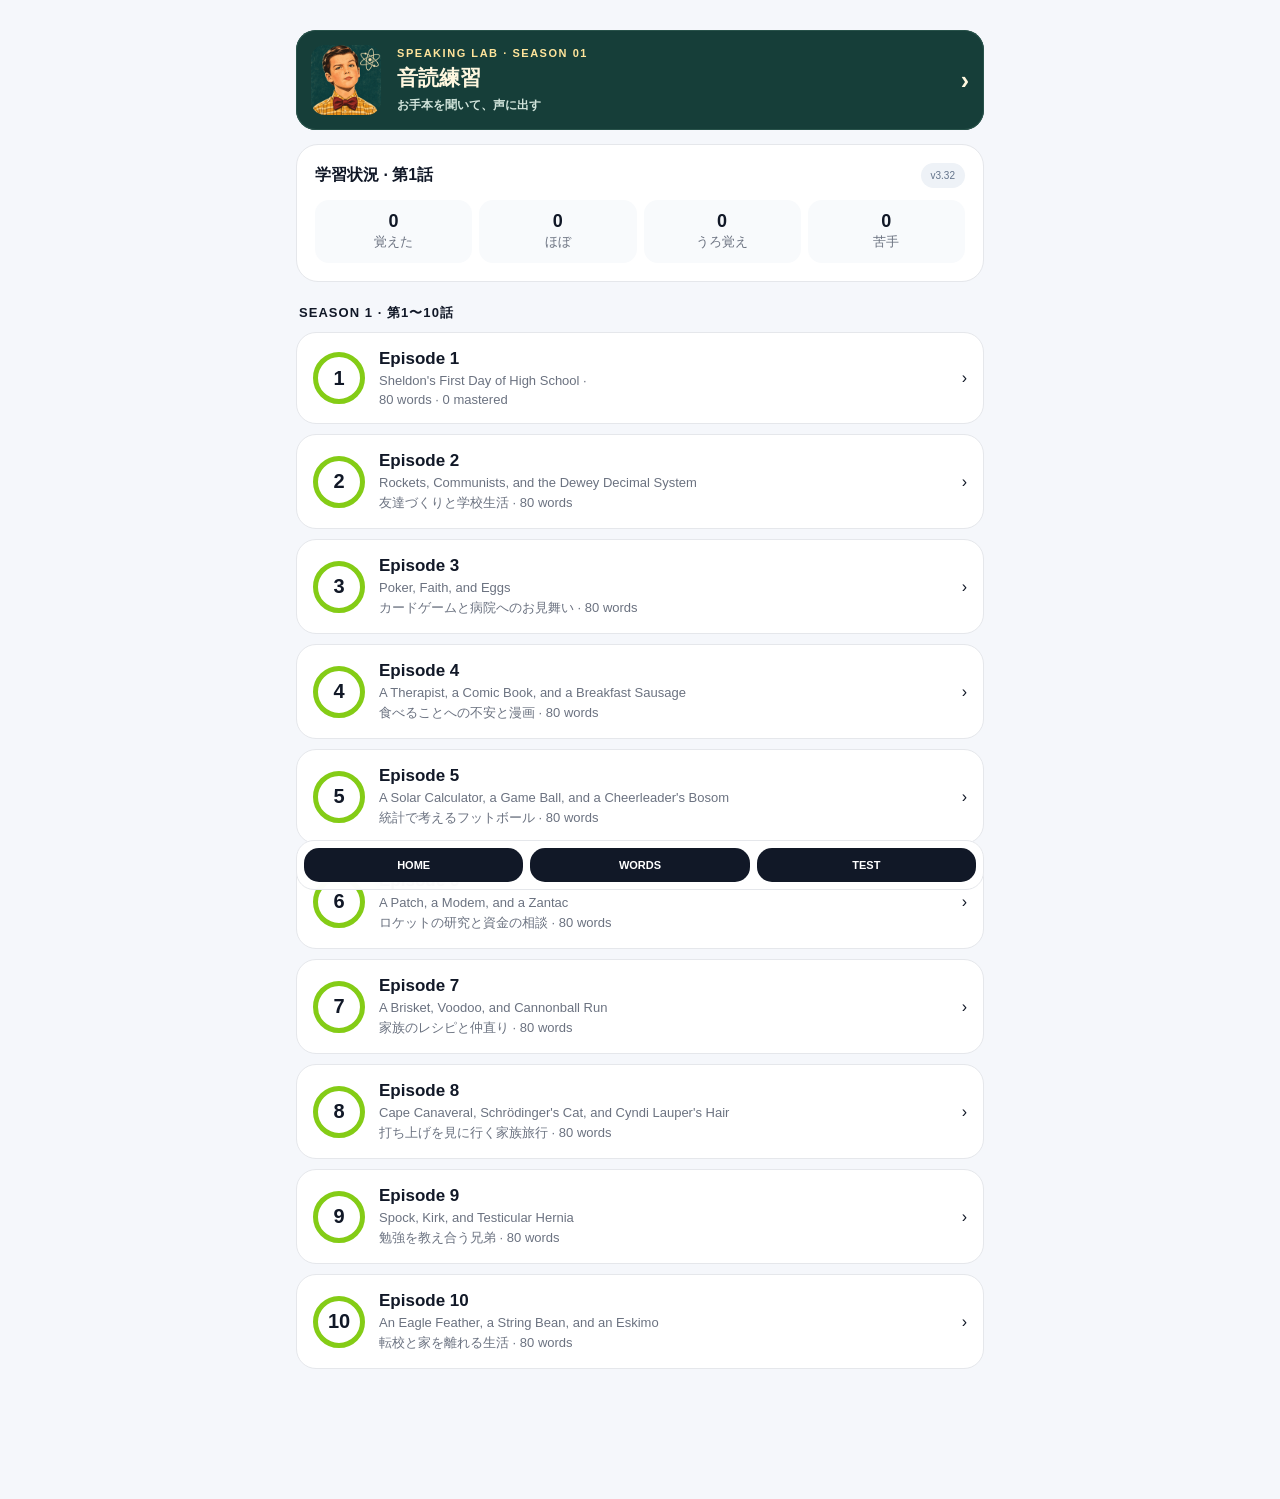
==== commit fd0414fa: "Extend home vocabulary lessons through season one episode ten" ====
--- a/index.html
+++ b/index.html
@@ -1 +1 @@
-<!doctype html><html lang="ja"><head><meta charset="utf-8"><meta name="viewport" content="width=device-width,initial-scale=1,viewport-fit=cover"><meta name="theme-color" content="#111827"><link rel="icon" type="image/png" sizes="48x48" href="speaking/icons/sheldon-48.png"><link rel="apple-touch-icon" sizes="180x180" href="speaking/icons/sheldon-180.png"><link rel="manifest" href="manifest.webmanifest"><link rel="stylesheet" href="speaking/practice.css"><title>Young Sheldon English</title><style>:root{--bg:#f5f7fb;--card:#fff;--ink:#111827;--muted:#6b7280;--line:#e5e7eb;--accent:#111827;--good:#166534;--goodbg:#f0fdf4;--bad:#991b1b;--badbg:#fef2f2}*{box-sizing:border-box}body{margin:0;font-family:-apple-system,BlinkMacSystemFont,"Segoe UI",sans-serif;background:var(--bg);color:var(--ink)}main{max-width:720px;margin:auto;padding:20px 16px 120px}.hero{padding:16px 4px 10px}.eyebrow{font-size:12px;letter-spacing:.12em;color:var(--muted);font-weight:800}h1{font-size:30px;line-height:1.08;margin:7px 0}.sub,.small{color:var(--muted);font-size:13px;line-height:1.55}.card{background:#fff;border:1px solid var(--line);border-radius:22px;padding:18px;margin-top:14px}.row{display:flex;gap:10px;align-items:center;justify-content:space-between}.pill,.mastery{font-size:12px;background:#eef2f7;padding:7px 10px;border-radius:999px}.progress{height:9px;background:#e5e7eb;border-radius:99px;overflow:hidden;margin-top:12px}.progress>div{height:100%;background:var(--accent)}button{width:100%;border:0;border-radius:15px;padding:14px 16px;font-size:16px;font-weight:750;background:var(--accent);color:#fff;margin-top:10px}button.secondary{background:#eef2f7;color:var(--ink)}button.option{background:#fff;color:var(--ink);border:1.5px solid var(--line);text-align:left}button.option.correct{border-color:var(--good);color:var(--good);background:var(--goodbg)}button.option.wrong{border-color:var(--bad);color:var(--bad);background:var(--badbg)}.screen{display:none}.screen.active{display:block}.stats{display:grid;grid-template-columns:repeat(4,1fr);gap:7px;margin-top:12px}.stat{background:#f8fafc;border-radius:14px;padding:11px 5px;text-align:center}.stat b{display:block;font-size:18px}.season-title{font-size:13px;font-weight:850;letter-spacing:.08em;margin:22px 3px 8px}.episode{display:flex;align-items:center;gap:14px;padding:16px;background:#fff;border:1px solid var(--line);border-radius:20px;margin:10px 0;cursor:pointer}.episode-num,.set-num{width:52px;height:52px;border-radius:50%;display:grid;place-items:center;font-size:20px;font-weight:850;flex:none}.episode-num{border:5px solid #84cc16}.set-num{position:relative;background:#d1d5db;padding:5px}.set-num::after{content:"";position:absolute;inset:5px;background:#fff;border-radius:50%;z-index:0}.set-num span{position:relative;z-index:1}.episode-info,.set-info{flex:1}.episode-info b,.set-info b{font-size:17px}.episode-info span,.set-info span{display:block;color:var(--muted);font-size:13px;margin-top:4px}.set-row{display:flex;align-items:center;gap:14px;padding:15px 3px;border-bottom:1px solid var(--line);cursor:pointer}.set-state{font-size:12px;padding:7px 9px;border-radius:10px;background:#f3f4f6}.today{background:linear-gradient(135deg,#111827,#374151);color:#fff}.today .small{color:#d1d5db}.today .version{background:#eef2f7;color:#64748b}.word{font-size:34px;font-weight:850;margin:8px 0}.pron{color:var(--muted);font-size:13px}.meaning{font-size:19px;font-weight:750;margin-top:12px}.detail-label{font-size:16px;font-weight:850;margin-top:22px;padding-top:18px;border-top:1px solid var(--line)}.learn-row{margin:8px 0}.tag{display:inline-block;min-width:28px;text-align:center;border-radius:6px;padding:1px 5px;margin-right:7px;font-size:12px;font-weight:800;background:#eef2f7;color:#64748b}.tag[data-tag="名"]{background:#eff6ff;color:#3b82f6}.tag[data-tag="動"]{background:#f0fdf4;color:#22c55e}.tag[data-tag="形"]{background:#fff7ed;color:#f59e0b}.tag[data-tag="副"]{background:#faf5ff;color:#a855f7}.tag[data-tag="対"]{background:#fef2f2;color:#ef4444}.tag[data-tag="類"]{background:#ecfeff;color:#0891b2}.tag[data-tag="関"]{background:#f8fafc;color:#64748b}.tag[data-tag="句"]{background:#fdf4ff;color:#c026d3}.tag[data-tag="接頭"]{background:#f5f3ff;color:#7c3aed}.speakable{cursor:pointer;-webkit-tap-highlight-color:transparent}.example,.usage{padding:14px;background:#f8fafc;border-radius:14px;margin-top:12px;line-height:1.5}.example-text{font-size:17px;font-weight:750}.example-ja,.usage span{display:block;color:var(--muted);font-size:14px;margin-top:6px}.mastery[data-level="苦手"]{color:#16a34a;font-weight:800}.mastery[data-level="うろ覚え"]{color:#ca8a04;font-weight:800}.mastery[data-level="ほぼ覚えた"]{color:#2563eb;font-weight:800}.mastery[data-level="覚えた"]{color:#166534;font-weight:800}.mastery-grid,.choice-grid{display:grid;grid-template-columns:repeat(2,1fr);gap:8px;margin-top:12px}.mastery-grid button,.choice-grid button{margin:0;background:#f3f4f6;color:var(--ink);font-size:13px}.mastery-grid button.active,.choice-grid button.active{background:var(--accent);color:#fff}.answer-note{margin-top:12px;padding:14px;border-radius:14px}.answer-note.wrong{background:var(--badbg);color:var(--bad)}.answer-note.correct{background:var(--goodbg);color:var(--good)}.hidden{display:none!important}.list-item{padding:14px 0;border-bottom:1px solid var(--line);cursor:pointer}.list-word{font-size:18px;font-weight:800}.list-meaning{font-size:13px;color:var(--muted);margin-top:3px}.tap-hint{font-size:11px;color:var(--muted);font-weight:600}.review-details{margin-top:14px;border-top:1px solid var(--line);padding-top:12px}.review-details summary{cursor:pointer;font-size:13px;font-weight:750;color:var(--muted)}.back{width:auto;margin:0;background:#eef2f7;color:var(--ink)}nav{position:fixed;z-index:20;left:50%;transform:translateX(-50%);bottom:max(10px,env(safe-area-inset-bottom));width:min(calc(100% - 32px),688px);display:grid;grid-template-columns:repeat(3,1fr);gap:7px;background:rgba(255,255,255,.95);backdrop-filter:blur(12px);padding:7px;border:1px solid var(--line);border-radius:18px}nav button{margin:0;padding:11px 2px;font-size:11px}.fixed-next{position:fixed;z-index:30;right:max(22px,calc((100vw - 720px)/2 + 22px));bottom:calc(max(10px,env(safe-area-inset-bottom)) + 68px);width:auto;min-width:140px;box-shadow:0 8px 25px #11182733}</style></head><body><main><section id="home" class="screen active"><div class="card today"><div class="row"><b>TODAY</b><span class="pill version">v3.30</span></div><h2 style="margin-bottom:4px">今日の10語</h2><div class="small" id="todayMix"></div><button style="background:#fff;color:#111827" onclick="startToday()">今日の学習を始める</button></div><div class="card"><b>学習状況</b><div class="stats"><div class="stat"><b id="knownStat">0</b><span class="small">覚えた</span></div><div class="stat"><b id="almostStat">0</b><span class="small">ほぼ</span></div><div class="stat"><b id="fuzzyStat">0</b><span class="small">うろ覚え</span></div><div class="stat"><b id="weakStat">0</b><span class="small">苦手</span></div></div></div><div class="season-title">SEASON 1</div><div class="episode" onclick="openEpisode()"><div class="episode-num">1</div><div class="episode-info"><b>Episode 1</b><span>Sheldon's First Day of High School · <span id="epMeta"></span></span></div><span>›</span></div></section><section id="episode" class="screen"><button class="back" onclick="show('home')">← SEASON 1</button><div class="card"><div class="row"><div><div class="small">SEASON 1</div><h2 style="margin:3px 0">Episode 1</h2><div class="small" style="font-size:15px">Sheldon's First Day of High School</div></div><span class="pill" id="epWordCount"></span></div><div class="progress"><div id="epProgress"></div></div><p class="small" id="epProgressText"></p><button onclick="startCurrentSet()">つづきから</button><button class="secondary" onclick="showList()">全単語を見る</button></div><div class="card"><b>単語セット</b><div id="setList"></div></div><div class="card"><b>復習テスト</b><p class="small">苦手な単語を優先して出題します。</p><button onclick="show('settings')">テストする</button></div></section><section id="settings" class="screen"><button class="back" onclick="openEpisode()">← Episode 1</button><div class="card"><h2>テスト設定</h2><div class="detail-label" style="border:0;margin-top:0;padding-top:0">問題数</div><div class="choice-grid" id="countChoices"></div><button onclick="startQuiz()">テストを始める</button></div></section><section id="learn" class="screen"><button class="back" onclick="exitStudy()">← 戻る</button><div class="card"><div class="row"><span class="pill" id="counter"></span><span class="mastery" id="learnMastery"></span></div><div class="word" id="word" onclick="speakText(currentLearnWord().w)"></div><div class="pron" id="pron"></div><div class="meaning" id="meaning"></div><div id="learnRelated"></div><div class="example" id="example" onclick="speakText(currentLearnWord().e)"></div><div class="detail-label">習熟度</div><div class="mastery-grid" id="learnMasteryButtons"></div><button id="nextBtn" class="fixed-next" onclick="nextWord()">次へ</button></div></section><section id="list" class="screen"><button class="back" onclick="openEpisode()">← Episode 1</button><div class="card"><div class="row"><b>Episode 1 単語一覧</b><span class="pill" id="listCount"></span></div><div id="wordList"></div></div></section><section id="quiz" class="screen"><div class="card"><div class="row"><b>Quick Test</b><span class="pill" id="quizCount"></span></div><div class="word" id="quizWord" onclick="speakText(quizWords[qidx].w)"></div><div class="tap-hint">単語をタップで発音</div><div id="options"></div><div id="answerNote" class="answer-note hidden"></div><div id="feedback" class="example hidden"></div><button id="quizNext" class="fixed-next hidden" onclick="nextQuiz()">次の問題</button></div></section><section id="review" class="screen"><div class="card"><div class="small">TEST RESULT</div><h2>今回の結果</h2><div class="stats" style="grid-template-columns:repeat(2,1fr)"><div class="stat"><b id="scoreStat">0%</b><span class="small">正答率</span></div><div class="stat"><b id="wrongCount">0</b><span class="small">間違い</span></div></div><div id="reviewWordLists"></div><button id="retestWrongBtn" onclick="startWrongRetest()"></button><button class="secondary" id="reviewBackBtn" onclick="openEpisode()">Episode 1へ戻る</button></div></section><nav id="mainNav"><button onclick="show('home')">HOME</button><button onclick="showList()">WORDS</button><button onclick="show('settings')">TEST</button></nav></main><script>const W=(w,p,m,d,r,u,e,j)=>({w,p,m,d,learn:r,u,e,j});const words=[W('nourishment','/ˈnɜːrɪʃmənt/','栄養・滋養','食べ物などから得る栄養。心や精神を豊かにするものにも使う。',[['動','nourish','栄養を与える'],['類','nutrition','栄養']],['provide nourishment','栄養を与える'],'nourishment of our bodies','私たちの体の栄養'),W('revolting','/rɪˈvoʊltɪŋ/','ひどく不快な・気持ち悪い','嫌悪感を覚えるほど不快という強い表現。',[['類','disgusting','ひどく不快な'],['類','gross','気持ち悪い']],['a revolting smell','ひどく不快な臭い'],'that was revolting','それは気持ち悪かった'),W('credentials','/krəˈdenʃəlz/','資格・経歴・実績','能力や立場を証明する学歴・職歴・資格・実績など。credential の複数形。人の資格・経歴・実績をまとめて表すこの意味では credentials と複数形で使われることが多い。',[['類','qualification','資格・適性'],['関','experience','経験・経歴']],['check credentials','資格を確認する'],'questioned my credentials','私の資格・経歴に疑問を呈した'),W('violation','/ˌvaɪəˈleɪʃən/','違反・侵害','規則や法律への違反。権利などの侵害にも使う。',[['動','violate','違反する・侵害する'],['類','breach','違反']],['in violation of','〜に違反して'],'in violation of the dress code','服装規定に違反して'),W('gifted','/ˈɡɪftɪd/','才能に恵まれた','生まれつき非常に高い能力を持つこと。',[['類','talented','才能のある'],['名','gift','才能']],['a gifted student','才能ある生徒'],'remarkably gifted','並外れて才能に恵まれた'),W('dimwitted','/ˌdɪmˈwɪtɪd/','頭の鈍い・愚かな','理解力や判断力が低いことを表す否定的な形容詞。',[['名','wit','知力・機転'],['類','slow-witted','頭の回転が遅い']],['a dimwitted remark','愚かな発言'],'how dimwitted you are','君がどれだけ頭が鈍くても'),W('kinematics','/ˌkɪnəˈmætɪks/','運動学','位置・速度・加速度などから物体の動きを記述する分野。',[['関','kinematic','運動学の'],['関','velocity','速度']],['kinematic analysis','運動学的分析'],'dimensional kinematics','次元運動学'),W('remarkably','/rɪˈmɑːrkəbli/','著しく・驚くほど','注目に値するほど、驚くほどという意味。',[['形','remarkable','注目すべき'],['類','exceptionally','並外れて']],['remarkably well','驚くほどうまく'],'remarkably gifted','並外れて才能に恵まれた'),W('arranged','/əˈreɪndʒd/','手配された・整えられた','arrangeの過去形・過去分詞。予定の手配や物の配置に使う。',[['動','arrange','手配する'],['名','arrangement','手配・取り決め']],['arrange a meeting','会議を手配する'],'still be arranged','まだ手配できる'),W('business','/ˈbɪznəs/','用事・関心事・仕事','仕事だけでなく、自分に関係すること・用事という意味でも使う。',[['類','affair','事柄・問題'],['関','businesslike','事務的な']],['mind your own business','自分のことに専念する'],'None of your business','あなたには関係ない'),W('theoretical','/ˌθiːəˈretɪkəl/','理論上の・理論的な','実践より理論に関係すること。学術分野でよく使う。',[['名','theory','理論'],['対','practical','実践的な']],['theoretical physics','理論物理学'],'theoretical physics','理論物理学'),W('backup','/ˈbækʌp/','予備・代替案','本来のものが使えない場合に備えた予備のものや計画。',[['類','alternative','代替案'],['関','backup plan','予備計画']],['have a backup plan','予備案を持つ'],'my backup plan','私の予備の計画'),W('professional','/prəˈfeʃənəl/','専門職の・プロの','仕事として専門的に行う人や、その水準を表す。',[['名','profession','職業'],['副','professionally','専門的に']],['professional career','専門職としての経歴'],'professional ticket taker','プロの切符係'),W('unbalanced','/ʌnˈbælənst/','釣り合っていない・不均衡な','力や状態のバランスが取れていないこと。',[['動','balance','均衡を取る'],['対','balanced','釣り合った']],['unbalanced force','不均衡な力'],'unbalanced force','不均衡な力'),W('scientific','/ˌsaɪənˈtɪfɪk/','科学的な','科学の方法・知識・研究に基づくこと。',[['名','science','科学'],['名','scientist','科学者']],['scientific evidence','科学的証拠'],'Scientific principles','科学的な原理'),W('principle','/ˈprɪnsəpəl/','原理・原則','物事の基本となる規則や考え方。',[['類','rule','規則'],['類','concept','概念']],['basic principle','基本原理'],'Scientific principles','科学的な原理'),W('adopted','/əˈdɑːptɪd/','養子になった・採用された','人を養子にする、または方法や考えを採用する adopt の形。',[['動','adopt','養子にする・採用する'],['名','adoption','養子縁組・採用']],['adopt a method','方法を採用する'],'He\'s adopted','彼は養子だ'),W('financial','/faɪˈnænʃəl/','金銭上の・財政の','お金、収入、支出などに関係する。',[['名','finance','財務・資金'],['副','financially','金銭的に']],['financial problem','金銭的な問題'],'financial problems','金銭的な問題'),W('reassuring','/ˌriːəˈʃʊrɪŋ/','安心させる','不安を減らし、安心感を与えること。',[['動','reassure','安心させる'],['名','reassurance','安心させること']],['a reassuring voice','安心させる声'],'very reassuring','とても安心できる'),W('maliciously','/məˈlɪʃəsli/','悪意をもって','人を傷つけようとする意図を持って行う様子。',[['形','malicious','悪意のある'],['名','malice','悪意']],['act maliciously','悪意をもって行動する'],'maliciously harass','悪意をもって嫌がらせする'),W('harass','/həˈræs/','嫌がらせをする','繰り返し困らせたり不快にさせたりする。',[['名','harassment','嫌がらせ'],['類','bother','困らせる']],['harass someone','人に嫌がらせをする'],'maliciously harass','悪意をもって嫌がらせする'),W('torment','/ˈtɔːrment/','苦しめる・悩ませる','精神的または身体的に強く苦しめること。',[['名','torment','苦痛'],['類','torture','苦しめる']],['torment someone','人を苦しめる'],'someone else to torment','代わりに苦しめる相手'),W('gullible','/ˈɡʌləbəl/','だまされやすい','人の話を簡単に信じてしまう性質。',[['類','naive','世間知らずな'],['対','skeptical','疑い深い']],['too gullible','だまされやすすぎる'],'she\'s gullible','彼女はだまされやすい'),W('intimidated','/ɪnˈtɪmədeɪtɪd/','怖気づいた・威圧された','相手の能力や態度などによって自信を失った状態。',[['動','intimidate','威圧する'],['名','intimidation','威圧']],['feel intimidated','怖気づく'],'intimidated by you','君に怖気づく'),W('intellect','/ˈɪntəlekt/','知性・知力','理解したり考えたりする高度な思考能力。',[['形','intellectual','知的な'],['類','intelligence','知能']],['great intellect','優れた知性'],'recognize my intellect','私の知性を認める'),W('exposed','/ɪkˈspoʊzd/','露出した・さらされた','覆われず見えている、または危険などにさらされた状態。',[['動','expose','さらす・露出する'],['名','exposure','露出・接触']],['exposed skin','露出した肌'],'an exposed tattoo','露出したタトゥー'),W('thorough','/ˈθɜːroʊ/','徹底的な・入念な','細部まで抜けなく注意を払うこと。',[['副','thoroughly','徹底的に'],['類','complete','完全な']],['thorough check','徹底的な確認'],'a thorough cleaning','徹底的な清掃'),W('allergy','/ˈælərdʒi/','アレルギー','特定の物質に免疫系が過敏に反応すること。',[['形','allergic','アレルギーの'],['関','reaction','反応']],['have an allergy','アレルギーがある'],'an allergy attack','アレルギー発作'),W('despite','/dɪˈspaɪt/','〜にもかかわらず','予想と反対の結果を示すときに使う前置詞。後ろには名詞などを置く。',[['類','in spite of','〜にもかかわらず'],['関','although','〜だけれども']],['despite the rain','雨にもかかわらず'],'despite his young age','彼の若さにもかかわらず'),W('designated','/ˈdezɪɡneɪtɪd/','指定された','特定の目的のため正式に決められたこと。',[['動','designate','指定する'],['名','designation','指定']],['designated area','指定区域'],'a designated area','指定区域'),W('diaphanous','/daɪˈæfənəs/','透けるほど薄い','布などが非常に薄く、光や向こう側が透けて見えること。',[['類','sheer','薄く透ける'],['類','transparent','透明な']],['diaphanous fabric','透ける薄い布'],'blouse is diaphanous','ブラウスが透けている'),W('account','/əˈkaʊnt/','考慮・説明・口座','文脈によって意味が大きく変わる頻出語。take into account で「考慮する」。',[['句','take into account','考慮に入れる'],['名','account','説明・口座']],['take it into account','それを考慮する'],'take that into account','それを考慮に入れる'),W('subsection','/ˈsʌbsekʃən/','小項目・小節','文書の section をさらに細かく分けた部分。',[['名','section','節・区分'],['接頭','sub-','下位の']],['read subsection B','B項を読む'],'subsection B','B項'),W('breach','/briːtʃ/','違反・侵害','規則・契約・義務などを破ること。',[['動','breach','違反する'],['類','violation','違反']],['breach of contract','契約違反'],'in breach of the hygiene code','衛生規定に違反して'),W('hygiene','/ˈhaɪdʒiːn/','衛生・衛生管理','健康を保つため清潔な状態を維持すること。',[['形','hygienic','衛生的な'],['関','cleanliness','清潔さ']],['personal hygiene','個人衛生'],'the hygiene code','衛生規定'),W('pursue','/pərˈsuː/','追求する・続ける','目標・仕事・学問などを積極的に目指して続ける。',[['名','pursuit','追求'],['類','seek','求める']],['pursue a career','キャリアを追求する'],'pursue music','音楽を追求する'),W('faculty','/ˈfækəlti/','教職員・学部','学校の教員集団、または大学の学部を意味する。',[['関','staff','職員'],['関','department','学科・部門']],['faculty member','教員'],'a faculty restroom','教職員用トイレ'),W('recruit','/rɪˈkruːt/','採用する・勧誘する','組織やチームに新しい人を入れるため勧誘する。',[['名','recruit','新人・新兵'],['名','recruitment','採用']],['recruit players','選手を勧誘する'],'recruit kids','子どもたちを勧誘する'),W('reputation','/ˌrepjəˈteɪʃən/','評判・評価','周囲の人々からどのように評価されているか。',[['類','image','イメージ'],['関','reputable','評判の良い']],['good reputation','良い評判'],'a bad reputation','悪い評判'),W('uncertainty','/ʌnˈsɜːrtənti/','不確実性・不安定さ','何が起こるか、何が正しいか確信できない状態。',[['形','uncertain','不確かな'],['対','certainty','確実性']],['a time of uncertainty','不確実な時期'],'a world filled with uncertainty','不確実さに満ちた世界'),W('assaulted','/əˈsɔːltɪd/','暴行を受けた・襲われた','人から身体的な攻撃を受けた状態。',[['動','assault','襲う・暴行する'],['類','attack','攻撃する']],['physically assaulted','身体的に襲われた'],'be assaulted','暴行を受ける'),W('haven','/ˈheɪvən/','安全な場所・避難所','危険や不安から逃れて安心できる場所。',[['類','refuge','避難所'],['類','shelter','避難場所']],['a safe haven','安全な避難場所'],'a haven for higher learning','高等教育のための安全な場所'),W('retaliate','/rɪˈtælieɪt/','報復する・やり返す','相手から受けた行為に対して仕返しする。',[['名','retaliation','報復'],['類','strike back','反撃する']],['retaliate against','〜に報復する'],'Do not retaliate','やり返さないで'),W('admirable','/ˈædmərəbəl/','立派な・称賛に値する','尊敬や称賛に値する性質を表す。',[['動','admire','称賛する'],['名','admiration','称賛']],['an admirable effort','立派な努力'],'whatever is admirable','称賛に値するもの'),W('handbook','/ˈhændbʊk/','手引書・ハンドブック','規則や手順などをまとめた小型の案内書。',[['類','manual','手引書'],['類','guide','案内書']],['student handbook','生徒手帳・学生向け規則集'],'the student handbook','生徒向け手引書'),W('extreme','/ɪkˈstriːm/','極端な・非常に激しい','程度が通常の範囲を大きく超えていること。',[['副','extremely','非常に'],['類','severe','深刻な・激しい']],['extreme weather','異常気象・極端な天候'],'extreme hairstyles','極端な髪型'),W('argument','/ˈɑːrɡjəmənt/','口論・議論','意見の食い違いによる口論や、理由を示す議論。',[['動','argue','言い争う・主張する'],['類','dispute','論争']],['have an argument','口論する'],'a common argument','よくある口論'),W('marriage','/ˈmærɪdʒ/','結婚・婚姻','二人が婚姻関係にある状態や制度。',[['動','marry','結婚する'],['形','married','結婚している']],['a happy marriage','幸せな結婚生活'],'argument in marriages','結婚生活での口論'),W('freshman','/ˈfreʃmən/','1年生・新入生','米国の高校や大学などの1年生。',[['関','sophomore','2年生'],['関','senior','最上級生']],['freshman year','1年生の年'],'Freshman year','1年生の年'),W('license','/ˈlaɪsəns/','免許・許可証','特定の活動を公式に許可する証明書。',[['形','licensed','免許を持つ'],['類','permit','許可証']],['a valid license','有効な免許証'],'license plates','ナンバープレート'),W('prime','/praɪm/','素数の・主要な','数学では1と自分自身以外で割り切れない数を表す。',[['句','prime number','素数'],['類','primary','主要な']],['a prime number','素数'],'prime numbers','素数'),W('recognize','/ˈrekəɡnaɪz/','認識する・見分ける','見たり聞いたりして以前知っていたものだと分かる。',[['名','recognition','認識'],['類','identify','特定する']],['recognize a face','顔を見分ける'],'recognize my intellect','私の知性を認める'),W('fad','/fæd/','一時的な流行','短期間だけ急に人気になるもの。',[['類','trend','傾向・流行'],['類','craze','大流行']],['a passing fad','一時的な流行'],'start a fad','流行を始める'),W('ammonia','/əˈmoʊniə/','アンモニア','刺激臭のある化学物質。洗浄剤などにも使われる。',[['関','chemical','化学物質'],['関','cleaner','洗浄剤']],['the smell of ammonia','アンモニアのにおい'],'I smell ammonia','アンモニアのにおいがする'),W('homeroom','/ˈhoʊmruːm/','ホームルーム・学級','学校で出欠確認や連絡などを行う基本のクラス。',[['関','classroom','教室'],['関','teacher','教師']],['homeroom teacher','担任の先生'],'your homeroom','あなたのホームルーム'),W('attire','/əˈtaɪər/','服装・衣装','特定の場面で身につける服装をややフォーマルに表す。',[['類','clothing','衣類'],['類','outfit','服装']],['business attire','ビジネス向けの服装'],'sports attire','スポーツ用の服装'),W('grooming','/ˈɡruːmɪŋ/','身だしなみ・手入れ','髪やひげ、服装などを整えること。',[['動','groom','身だしなみを整える'],['関','appearance','外見']],['grooming standards','身だしなみ基準'],'grooming code','身だしなみ規定'),W('blouse','/blaʊs/','ブラウス','主に女性用の上半身に着る衣服。',[['類','shirt','シャツ'],['関','clothing','衣類']],['a white blouse','白いブラウス'],'this girl\'s blouse','この女の子のブラウス'),W('accuse','/əˈkjuːz/','非難する・告発する','誰かが悪いことをしたと主張する。',[['名','accusation','告発・非難'],['類','blame','責める']],['accuse someone of','人を〜で非難する'],'accuses me','私を非難する'),W('intelligence','/ɪnˈtelɪdʒəns/','知能・知性','学習し、理解し、考える能力。',[['形','intelligent','知的な'],['類','intellect','知性']],['artificial intelligence','人工知能'],'his intelligence','彼の知性'),W('sonata','/səˈnɑːtə/','ソナタ・奏鳴曲','主に器楽のために作られた楽曲形式。',[['関','composition','作曲・楽曲'],['関','movement','楽章']],['piano sonata','ピアノソナタ'],'this sonata','このソナタ'),W('calculus','/ˈkælkjələs/','微積分','変化率や面積などを扱う数学の分野。',[['関','derivative','導関数'],['関','integral','積分']],['study calculus','微積分を学ぶ'],'doing calculus','微積分をやっている'),W('Euclidean','/juˈklɪdiən/','ユークリッドの・ユークリッド幾何学の','古典的なユークリッド幾何学に関する形容詞。',[['名','Euclid','ユークリッド'],['関','geometry','幾何学']],['Euclidean geometry','ユークリッド幾何学'],'Euclidean geometry','ユークリッド幾何学'),W('geometry','/dʒiˈɑːmətri/','幾何学','形、角度、距離、空間などを扱う数学分野。',[['形','geometric','幾何学の'],['関','shape','形']],['study geometry','幾何学を学ぶ'],'Euclidean geometry','ユークリッド幾何学'),W('pitch','/pɪtʃ/','音の高さ・投球','音楽では音の高低を表し、スポーツでは投球なども意味する。',[['句','perfect pitch','絶対音感'],['関','tone','音色・音']],['have perfect pitch','絶対音感がある'],'perfect pitch','絶対音感'),W('musician','/mjuˈzɪʃən/','音楽家・演奏家','音楽を演奏したり作ったりする人。',[['名','music','音楽'],['形','musical','音楽の']],['professional musician','プロの音楽家'],'Musicians take drugs','音楽家は薬物を使う'),W('principal','/ˈprɪnsəpəl/','校長・主要な','学校の校長という意味でよく使う。principleとは別語。',[['類','headteacher','校長'],['対','principle','原理・原則']],['school principal','学校の校長'],'principal\'s office','校長室'),W('uniform','/ˈjuːnəfɔːrm/','制服・ユニフォーム','同じ組織やチームの人が共通して着る服。',[['関','attire','服装'],['形','uniform','均一な']],['school uniform','学校の制服'],'get your uniform on','ユニフォームを着る'),W('ordinary','/ˈɔːrdəneri/','普通の・平凡な','特別ではなく通常であること。',[['副','ordinarily','通常は'],['類','normal','普通の']],['an ordinary day','普通の日'],'ordinary potato','普通のジャガイモ'),W('supplies','/səˈplaɪz/','用品・備品','仕事や学習などに必要な物品。',[['動','supply','供給する'],['類','materials','資材・材料']],['school supplies','学用品'],'The supplies you\'ll need','必要な用品'),W('grip','/ɡrɪp/','握ること・握り','何かを手でしっかりつかむこと。',[['動','grip','しっかり握る'],['類','grasp','つかむ']],['a firm grip','しっかりした握り'],'alligator grips','ワニ口クリップ'),W('rat out','/ræt aʊt/','密告する・告げ口する','くだけた表現で、誰かの悪事などを他人に告げる。',[['類','snitch','密告する'],['類','inform on','〜を密告する']],['rat someone out','人を密告する'],'ratting people out','人を告げ口する'),W('complicated','/ˈkɑːmpləkeɪtɪd/','複雑な・ややこしい','多くの要素が絡み、理解や処理が難しいこと。',[['動','complicate','複雑にする'],['類','complex','複雑な']],['a complicated problem','複雑な問題'],'kind of complicated','ちょっと複雑'),W('justice','/ˈdʒʌstɪs/','正義・公正','公平で正しい扱いや、法による正義。',[['形','just','公正な'],['類','fairness','公平さ']],['seek justice','正義を求める'],'Justice descended upon','正義が下された'),W('fired','/ˈfaɪərd/','解雇された','仕事を辞めさせられた状態。',[['動','fire','解雇する'],['類','dismissed','解雇された']],['get fired','解雇される'],'I got fired','私は解雇された'),W('deserve','/dɪˈzɜːrv/','〜に値する・受けるにふさわしい','行動や状況から何かを受けるのが妥当であること。',[['形','deserving','〜に値する'],['類','merit','値する']],['deserve a chance','機会を与えられるに値する'],'education he deserves','彼にふさわしい教育'),W('afford','/əˈfɔːrd/','〜する余裕がある','費用や時間などを負担できる余裕があること。',[['形','affordable','手頃な'],['関','cost','費用']],['can afford to','〜する余裕がある'],'can\'t afford private school','私立学校に通わせる余裕がない'),W('private','/ˈpraɪvət/','私的な・民間の','公的ではなく個人や特定の組織に属すること。',[['名','privacy','プライバシー'],['対','public','公の']],['private school','私立学校'],'private school','私立学校'),W('comforting','/ˈkʌmfərtɪŋ/','安心させる・心強い','不安や悲しみを和らげる性質を表す。',[['動','comfort','慰める'],['類','reassuring','安心させる']],['a comforting thought','安心できる考え'],'find comforting','安心できると思う'),W('pregnant','/ˈpreɡnənt/','妊娠している','胎児を身ごもっている状態。',[['名','pregnancy','妊娠'],['関','expecting','妊娠している']],['be pregnant','妊娠している'],'That girl\'s pregnant','あの女の子は妊娠している')];const SET_SIZE=10;let state=JSON.parse(localStorage.getItem('ys-state')||'{}');state.learned=state.learned||[];state.wrong=state.wrong||[];state.mastery=state.mastery||{};state.quizCount=state.quizCount||10;state.unlockedSet=state.unlockedSet||1;let idx=0,qidx=0,score=0,studyWords=[],quizWords=[],currentWrong=[],studyMode='set',questionAnswered=false,quizMode='normal';function save(){localStorage.setItem('ys-state',JSON.stringify(state));updateStats()}function show(id){document.querySelectorAll('.screen').forEach(x=>x.classList.remove('active'));document.getElementById(id).classList.add('active');let n=document.getElementById('mainNav');if(n)n.classList.toggle('hidden',id==='learn'||id==='quiz');window.scrollTo(0,0);updateStats()}function masteryOf(w){return state.mastery[w]||(state.wrong.includes(w)?'苦手':'未学習')}function mastered(x){return ['ほぼ覚えた','覚えた'].includes(masteryOf(x.w))}function rank(w){return {'苦手':0,'うろ覚え':1,'未学習':2,'ほぼ覚えた':3,'覚えた':4}[masteryOf(w)]}function syncUnlock(){state.unlockedSet=Math.ceil(words.length/SET_SIZE)}function setMasteryWord(w,l){state.mastery[w]=l;if(l==='苦手'){if(!state.wrong.includes(w))state.wrong.push(w)}else state.wrong=state.wrong.filter(v=>v!==w);syncUnlock();save()}function promote(w){let n=masteryOf(w);if(n!=='覚えた')state.mastery[w]=n==='ほぼ覚えた'?'覚えた':'ほぼ覚えた';state.wrong=state.wrong.filter(v=>v!==w);syncUnlock()}function speakText(t){if(!('speechSynthesis'in window))return;speechSynthesis.cancel();let u=new SpeechSynthesisUtterance(t);u.lang='en-US';u.rate=.96;speechSynthesis.speak(u)}function relatedHTML(x){return x.learn.map(a=>'<div class="learn-row"><span class="tag" data-tag="'+a[0]+'">'+a[0]+'</span><b class="speakable" onclick="speakText(\''+a[1].replace(/'/g,"\\'")+'\')">'+a[1]+'</b>　'+a[2]+'</div>').join('')+'<div class="usage speakable" onclick="speakText(\''+x.u[0].replace(/'/g,"\\'")+'\')"><b>'+x.u[0]+'</b><span>'+x.u[1]+'</span></div>'}function setRing(chunk){let colors={'苦手':'#D79A91','うろ覚え':'#D6BC72','ほぼ覚えた':'#8FA3B8','覚えた':'#86B99A','未学習':'#D1D5DB'},order=['覚えた','ほぼ覚えた','うろ覚え','苦手','未学習'],total=chunk.length,start=0,parts=[];order.forEach(l=>{let n=chunk.filter(x=>masteryOf(x.w)===l).length;if(!n)return;let end=start+n/total*360;parts.push(colors[l]+' '+start+'deg '+end+'deg');start=end});return 'conic-gradient('+parts.join(',')+')'}function openEpisode(){syncUnlock();let sets=Math.ceil(words.length/SET_SIZE),m=words.filter(mastered).length;epWordCount.textContent=words.length+' words';epProgress.style.width=(m/words.length*100)+'%';epProgressText.textContent=m+' / '+words.length+'語 習得';let html='';for(let i=1;i<=sets;i++){let chunk=words.slice((i-1)*SET_SIZE,i*SET_SIZE),done=chunk.filter(mastered).length,ring=setRing(chunk);html+='<div class="set-row" onclick="startSet('+i+')"><div class="set-num" style="background:'+ring+'"><span>'+i+'</span></div><div class="set-info"><b>SET '+i+'</b><span>'+done+' / '+chunk.length+'語 習得</span></div><div class="set-state">'+(done===chunk.length?'✓':'›')+'</div></div>'}setList.innerHTML=html;show('episode')}function currentSetNo(){for(let i=1;i<=Math.ceil(words.length/SET_SIZE);i++){let c=words.slice((i-1)*SET_SIZE,i*SET_SIZE);if(c.some(x=>!mastered(x)))return i}return Math.ceil(words.length/SET_SIZE)}function startCurrentSet(){beginSetStudy(currentSetNo())}function beginSetStudy(n){studyWords=words.slice((n-1)*SET_SIZE,n*SET_SIZE);idx=0;studyMode='set';show('learn');renderWord();speakText(studyWords[0].w)}function startSet(n){beginSetStudy(n)}function todayWords(){syncUnlock();let available=words.slice(0,state.unlockedSet*SET_SIZE),priority={'苦手':0,'うろ覚え':1,'未学習':2,'ほぼ覚えた':3,'覚えた':4},sorted=[...available].sort((a,b)=>priority[masteryOf(a.w)]-priority[masteryOf(b.w)]);return sorted.slice(0,Math.min(10,sorted.length))}function startToday(){studyWords=todayWords();idx=0;studyMode='today';show('learn');renderWord();speakText(studyWords[0].w)}function startWrongRetest(){let retry=words.filter(x=>currentWrong.includes(x.w));if(!retry.length){alert('今回のテストで間違えた単語はありません');return}startQuiz(retry,'retest')}function currentLearnWord(){return studyWords[idx]}function renderWord(){let x=currentLearnWord();counter.textContent=(idx+1)+' / '+studyWords.length;word.textContent=x.w;pron.textContent=x.p;meaning.textContent=x.m;learnRelated.innerHTML=relatedHTML(x);example.innerHTML='<div class="small">本編の実際のセリフ</div><div class="example-text">'+x.e+'</div><div class="example-ja">'+x.j+'</div>';renderLearnMastery();if(!state.learned.includes(x.w))state.learned.push(x.w);save();nextBtn.textContent=idx===studyWords.length-1?(studyMode==='set'?'SETテストへ':studyMode==='single'?'一覧へ':'学習を終える'):'次へ'}function renderLearnMastery(){let x=currentLearnWord(),ls=['苦手','うろ覚え','ほぼ覚えた','覚えた'],now=masteryOf(x.w);learnMastery.textContent=now;learnMastery.dataset.level=now;learnMasteryButtons.innerHTML=ls.map(l=>'<button class="'+(l===now?'active':'')+'" onclick="setLearn(\''+l+'\')">'+l+'</button>').join('')}function setLearn(l){setMasteryWord(currentLearnWord().w,l);renderLearnMastery()}function nextWord(){if(idx<studyWords.length-1){idx++;renderWord();speakText(studyWords[idx].w);window.scrollTo(0,0)}else if(studyMode==='single'){showList()}else if(studyMode==='set'){startQuiz(studyWords)}else openEpisode()}function showList(){listCount.textContent=words.length+' words';wordList.innerHTML=words.map((x,i)=>'<div class="list-item" onclick="studySingleWord('+i+')"><div class="row"><span class="list-word">'+x.w+'</span><span class="mastery" data-level="'+masteryOf(x.w)+'">'+masteryOf(x.w)+'</span></div><div class="list-meaning">'+x.m+'　'+x.p+'</div></div>').join('');show('list')}function studySingleWord(i){studyWords=[words[i]];idx=0;studyMode='single';show('learn');renderWord();speakText(words[i].w)}function exitStudy(){studyMode==='single'?showList():openEpisode()}function renderCountChoices(){countChoices.innerHTML=[10,20,30,40].map(n=>'<button class="'+(state.quizCount===n?'active':'')+'" onclick="setCount('+n+')">'+n+'問</button>').join('')}function setCount(n){state.quizCount=n;save();renderCountChoices()}function quizPool(){syncUnlock();let learned=words.filter(x=>state.learned.includes(x.w)||masteryOf(x.w)!=='未学習');return learned.length>=4?learned:words.slice(0,state.unlockedSet*SET_SIZE)}function buildQuiz(){let base=quizPool(),pool=[...base].sort((a,b)=>rank(a.w)-rank(b.w)),out=[];while(out.length<state.quizCount){out.push(...pool);pool=[...base].sort(()=>Math.random()-.5)}return out.slice(0,state.quizCount)}function startQuiz(custom,mode){quizMode=mode||'normal';quizWords=custom?[...custom]:buildQuiz();qidx=0;score=0;currentWrong=[];questionAnswered=false;show('quiz');renderQuiz()}function renderQuiz(){questionAnswered=false;let x=quizWords[qidx];quizCount.textContent=(qidx+1)+' / '+quizWords.length;quizWord.textContent=x.w;answerNote.className='answer-note hidden';feedback.classList.add('hidden');quizNext.classList.add('hidden');let pool=[x];while(pool.length<4){let w=words[Math.floor(Math.random()*words.length)];if(w.w!==x.w&&!pool.some(o=>o.m===w.m))pool.push(w)}pool.sort(()=>Math.random()-.5);options.innerHTML='';pool.forEach(w=>{let b=document.createElement('button');b.className='option';b.textContent=w.m;b.onclick=()=>answer(b,w,x);options.appendChild(b)})}function showOptionExplanation(w,kind){if(!w)return;answerNote.className='answer-note '+kind;answerNote.innerHTML='<b class="speakable" onclick="speakText(&quot;'+w.w.replace(/&/g,'&amp;').replace(/\"/g,'&quot;')+'&quot;)">'+w.w+'</b><br>'+w.m+'<div class="quiz-related">'+relatedHTML(w)+'</div>';speakText(w.w)}function answer(btn,choice,x){if(questionAnswered){showOptionExplanation(choice,choice.w===x.w?'correct':'wrong');if(choice.w===x.w){feedback.innerHTML='<div class="small">本編の実際のセリフ</div><div class="example-text">'+x.e+'</div><div class="example-ja">'+x.j+'</div>';feedback.classList.remove('hidden')}else feedback.classList.add('hidden');return}if(choice.w!==x.w){if(btn.classList.contains('wrong')){showOptionExplanation(choice,'wrong');return}btn.classList.add('wrong');if(!currentWrong.includes(x.w))currentWrong.push(x.w);setMasteryWord(x.w,'苦手');showOptionExplanation(choice,'wrong');return}questionAnswered=true;if(!currentWrong.includes(x.w))score++;btn.classList.add('correct');if(quizMode==='weak'||(quizMode!=='retest'&&!currentWrong.includes(x.w)))promote(x.w);save();showOptionExplanation(x,'correct');feedback.innerHTML='<div class="small">本編の実際のセリフ</div><div class="example-text">'+x.e+'</div><div class="example-ja">'+x.j+'</div>';feedback.classList.remove('hidden');quizNext.classList.remove('hidden')}function nextQuiz(){if(qidx<quizWords.length-1){qidx++;renderQuiz()}else{syncUnlock();save();show('review');renderReviewLists()}}function reviewWordRow(w){let i=words.findIndex(x=>x.w===w.w);return '<div class="list-item" onclick="studySingleWord('+i+')"><div class="list-word speakable" onclick="event.stopPropagation();speakText(\''+w.w.replace(/'/g,"\\'")+'\')">'+w.w+'</div><div class="list-meaning">'+w.m+'</div></div>'}function renderReviewLists(){if(!document.getElementById('reviewWordLists'))return;let wrong=quizWords.filter(x=>currentWrong.includes(x.w)),correct=quizWords.filter(x=>!currentWrong.includes(x.w));reviewWordLists.innerHTML='<div class="detail-label">間違えた単語　'+wrong.length+'語</div>'+(wrong.length?wrong.map(reviewWordRow).join(''):'<p class="small">なし</p>')+(correct.length?'<details class="review-details"><summary>正解した'+correct.length+'語を見る</summary>'+correct.map(reviewWordRow).join('')+'</details>':'')}function updateStats(){syncUnlock();let c=l=>words.filter(x=>masteryOf(x.w)===l).length;knownStat.textContent=c('覚えた');almostStat.textContent=c('ほぼ覚えた');fuzzyStat.textContent=c('うろ覚え');weakStat.textContent=c('苦手');scoreStat.textContent=quizWords.length?Math.round(score/quizWords.length*100)+'%':'0%';wrongCount.textContent=currentWrong.length;if(currentWrong.length){retestWrongBtn.textContent='間違えた'+currentWrong.length+'語をテスト';retestWrongBtn.classList.remove('hidden');reviewBackBtn.classList.add('secondary')}else{retestWrongBtn.classList.add('hidden');reviewBackBtn.classList.remove('secondary')}let t=todayWords(),counts={new:0,weak:0,review:0};t.forEach(x=>{let m=masteryOf(x.w);if(m==='未学習')counts.new++;else if(m==='苦手')counts.weak++;else counts.review++});todayMix.textContent='新規 '+counts.new+' · 苦手 '+counts.weak+' · 復習 '+counts.review;epMeta.textContent=words.length+' words · '+c('覚えた')+' mastered';renderCountChoices()}syncUnlock();updateStats();</script><script src="smart-tips.js?v=3.31-2"></script><script src="scene-context.js?v=3.31-2"></script><script src="learning-plan.js?v=3.31-2"></script><script src="episode-ui.js?v=3.32"></script><script src="speaking/lessons.js"></script><script src="speaking/practice.js"></script></body></html>+<!doctype html><html lang="ja"><head><meta charset="utf-8"><meta name="viewport" content="width=device-width,initial-scale=1,viewport-fit=cover"><meta name="theme-color" content="#111827"><link rel="icon" type="image/png" sizes="48x48" href="speaking/icons/sheldon-48.png"><link rel="apple-touch-icon" sizes="180x180" href="speaking/icons/sheldon-180.png"><link rel="manifest" href="manifest.webmanifest"><link rel="stylesheet" href="speaking/practice.css"><title>Young Sheldon English</title><style>:root{--bg:#f5f7fb;--card:#fff;--ink:#111827;--muted:#6b7280;--line:#e5e7eb;--accent:#111827;--good:#166534;--goodbg:#f0fdf4;--bad:#991b1b;--badbg:#fef2f2}*{box-sizing:border-box}body{margin:0;font-family:-apple-system,BlinkMacSystemFont,"Segoe UI",sans-serif;background:var(--bg);color:var(--ink)}main{max-width:720px;margin:auto;padding:20px 16px 120px}.hero{padding:16px 4px 10px}.eyebrow{font-size:12px;letter-spacing:.12em;color:var(--muted);font-weight:800}h1{font-size:30px;line-height:1.08;margin:7px 0}.sub,.small{color:var(--muted);font-size:13px;line-height:1.55}.card{background:#fff;border:1px solid var(--line);border-radius:22px;padding:18px;margin-top:14px}.row{display:flex;gap:10px;align-items:center;justify-content:space-between}.pill,.mastery{font-size:12px;background:#eef2f7;padding:7px 10px;border-radius:999px}.progress{height:9px;background:#e5e7eb;border-radius:99px;overflow:hidden;margin-top:12px}.progress>div{height:100%;background:var(--accent)}button{width:100%;border:0;border-radius:15px;padding:14px 16px;font-size:16px;font-weight:750;background:var(--accent);color:#fff;margin-top:10px}button.secondary{background:#eef2f7;color:var(--ink)}button.option{background:#fff;color:var(--ink);border:1.5px solid var(--line);text-align:left}button.option.correct{border-color:var(--good);color:var(--good);background:var(--goodbg)}button.option.wrong{border-color:var(--bad);color:var(--bad);background:var(--badbg)}.screen{display:none}.screen.active{display:block}.stats{display:grid;grid-template-columns:repeat(4,1fr);gap:7px;margin-top:12px}.stat{background:#f8fafc;border-radius:14px;padding:11px 5px;text-align:center}.stat b{display:block;font-size:18px}.season-title{font-size:13px;font-weight:850;letter-spacing:.08em;margin:22px 3px 8px}.episode{display:flex;align-items:center;gap:14px;padding:16px;background:#fff;border:1px solid var(--line);border-radius:20px;margin:10px 0;cursor:pointer}.episode-num,.set-num{width:52px;height:52px;border-radius:50%;display:grid;place-items:center;font-size:20px;font-weight:850;flex:none}.episode-num{border:5px solid #84cc16}.set-num{position:relative;background:#d1d5db;padding:5px}.set-num::after{content:"";position:absolute;inset:5px;background:#fff;border-radius:50%;z-index:0}.set-num span{position:relative;z-index:1}.episode-info,.set-info{flex:1}.episode-info b,.set-info b{font-size:17px}.episode-info span,.set-info span{display:block;color:var(--muted);font-size:13px;margin-top:4px}.set-row{display:flex;align-items:center;gap:14px;padding:15px 3px;border-bottom:1px solid var(--line);cursor:pointer}.set-state{font-size:12px;padding:7px 9px;border-radius:10px;background:#f3f4f6}.today{background:linear-gradient(135deg,#111827,#374151);color:#fff}.today .small{color:#d1d5db}.today .version{background:#eef2f7;color:#64748b}.word{font-size:34px;font-weight:850;margin:8px 0}.pron{color:var(--muted);font-size:13px}.meaning{font-size:19px;font-weight:750;margin-top:12px}.detail-label{font-size:16px;font-weight:850;margin-top:22px;padding-top:18px;border-top:1px solid var(--line)}.learn-row{margin:8px 0}.tag{display:inline-block;min-width:28px;text-align:center;border-radius:6px;padding:1px 5px;margin-right:7px;font-size:12px;font-weight:800;background:#eef2f7;color:#64748b}.tag[data-tag="名"]{background:#eff6ff;color:#3b82f6}.tag[data-tag="動"]{background:#f0fdf4;color:#22c55e}.tag[data-tag="形"]{background:#fff7ed;color:#f59e0b}.tag[data-tag="副"]{background:#faf5ff;color:#a855f7}.tag[data-tag="対"]{background:#fef2f2;color:#ef4444}.tag[data-tag="類"]{background:#ecfeff;color:#0891b2}.tag[data-tag="関"]{background:#f8fafc;color:#64748b}.tag[data-tag="句"]{background:#fdf4ff;color:#c026d3}.tag[data-tag="接頭"]{background:#f5f3ff;color:#7c3aed}.speakable{cursor:pointer;-webkit-tap-highlight-color:transparent}.example,.usage{padding:14px;background:#f8fafc;border-radius:14px;margin-top:12px;line-height:1.5}.example-text{font-size:17px;font-weight:750}.example-ja,.usage span{display:block;color:var(--muted);font-size:14px;margin-top:6px}.mastery[data-level="苦手"]{color:#16a34a;font-weight:800}.mastery[data-level="うろ覚え"]{color:#ca8a04;font-weight:800}.mastery[data-level="ほぼ覚えた"]{color:#2563eb;font-weight:800}.mastery[data-level="覚えた"]{color:#166534;font-weight:800}.mastery-grid,.choice-grid{display:grid;grid-template-columns:repeat(2,1fr);gap:8px;margin-top:12px}.mastery-grid button,.choice-grid button{margin:0;background:#f3f4f6;color:var(--ink);font-size:13px}.mastery-grid button.active,.choice-grid button.active{background:var(--accent);color:#fff}.answer-note{margin-top:12px;padding:14px;border-radius:14px}.answer-note.wrong{background:var(--badbg);color:var(--bad)}.answer-note.correct{background:var(--goodbg);color:var(--good)}.hidden{display:none!important}.list-item{padding:14px 0;border-bottom:1px solid var(--line);cursor:pointer}.list-word{font-size:18px;font-weight:800}.list-meaning{font-size:13px;color:var(--muted);margin-top:3px}.tap-hint{font-size:11px;color:var(--muted);font-weight:600}.review-details{margin-top:14px;border-top:1px solid var(--line);padding-top:12px}.review-details summary{cursor:pointer;font-size:13px;font-weight:750;color:var(--muted)}.back{width:auto;margin:0;background:#eef2f7;color:var(--ink)}nav{position:fixed;z-index:20;left:50%;transform:translateX(-50%);bottom:max(10px,env(safe-area-inset-bottom));width:min(calc(100% - 32px),688px);display:grid;grid-template-columns:repeat(3,1fr);gap:7px;background:rgba(255,255,255,.95);backdrop-filter:blur(12px);padding:7px;border:1px solid var(--line);border-radius:18px}nav button{margin:0;padding:11px 2px;font-size:11px}.fixed-next{position:fixed;z-index:30;right:max(22px,calc((100vw - 720px)/2 + 22px));bottom:calc(max(10px,env(safe-area-inset-bottom)) + 68px);width:auto;min-width:140px;box-shadow:0 8px 25px #11182733}</style></head><body><main><section id="home" class="screen active"><div class="card today"><div class="row"><b>TODAY</b><span class="pill version">v3.30</span></div><h2 style="margin-bottom:4px">今日の10語</h2><div class="small" id="todayMix"></div><button style="background:#fff;color:#111827" onclick="startToday()">今日の学習を始める</button></div><div class="card"><b>学習状況</b><div class="stats"><div class="stat"><b id="knownStat">0</b><span class="small">覚えた</span></div><div class="stat"><b id="almostStat">0</b><span class="small">ほぼ</span></div><div class="stat"><b id="fuzzyStat">0</b><span class="small">うろ覚え</span></div><div class="stat"><b id="weakStat">0</b><span class="small">苦手</span></div></div></div><div class="season-title">SEASON 1</div><div class="episode" onclick="openEpisode()"><div class="episode-num">1</div><div class="episode-info"><b>Episode 1</b><span>Sheldon's First Day of High School · <span id="epMeta"></span></span></div><span>›</span></div></section><section id="episode" class="screen"><button class="back" onclick="show('home')">← SEASON 1</button><div class="card"><div class="row"><div><div class="small">SEASON 1</div><h2 style="margin:3px 0">Episode 1</h2><div class="small" style="font-size:15px">Sheldon's First Day of High School</div></div><span class="pill" id="epWordCount"></span></div><div class="progress"><div id="epProgress"></div></div><p class="small" id="epProgressText"></p><button onclick="startCurrentSet()">つづきから</button><button class="secondary" onclick="showList()">全単語を見る</button></div><div class="card"><b>単語セット</b><div id="setList"></div></div><div class="card"><b>復習テスト</b><p class="small">苦手な単語を優先して出題します。</p><button onclick="show('settings')">テストする</button></div></section><section id="settings" class="screen"><button class="back" onclick="openEpisode()">← Episode 1</button><div class="card"><h2>テスト設定</h2><div class="detail-label" style="border:0;margin-top:0;padding-top:0">問題数</div><div class="choice-grid" id="countChoices"></div><button onclick="startQuiz()">テストを始める</button></div></section><section id="learn" class="screen"><button class="back" onclick="exitStudy()">← 戻る</button><div class="card"><div class="row"><span class="pill" id="counter"></span><span class="mastery" id="learnMastery"></span></div><div class="word" id="word" onclick="speakText(currentLearnWord().w)"></div><div class="pron" id="pron"></div><div class="meaning" id="meaning"></div><div id="learnRelated"></div><div class="example" id="example" onclick="speakText(currentLearnWord().e)"></div><div class="detail-label">習熟度</div><div class="mastery-grid" id="learnMasteryButtons"></div><button id="nextBtn" class="fixed-next" onclick="nextWord()">次へ</button></div></section><section id="list" class="screen"><button class="back" onclick="openEpisode()">← Episode 1</button><div class="card"><div class="row"><b>Episode 1 単語一覧</b><span class="pill" id="listCount"></span></div><div id="wordList"></div></div></section><section id="quiz" class="screen"><div class="card"><div class="row"><b>Quick Test</b><span class="pill" id="quizCount"></span></div><div class="word" id="quizWord" onclick="speakText(quizWords[qidx].w)"></div><div class="tap-hint">単語をタップで発音</div><div id="options"></div><div id="answerNote" class="answer-note hidden"></div><div id="feedback" class="example hidden"></div><button id="quizNext" class="fixed-next hidden" onclick="nextQuiz()">次の問題</button></div></section><section id="review" class="screen"><div class="card"><div class="small">TEST RESULT</div><h2>今回の結果</h2><div class="stats" style="grid-template-columns:repeat(2,1fr)"><div class="stat"><b id="scoreStat">0%</b><span class="small">正答率</span></div><div class="stat"><b id="wrongCount">0</b><span class="small">間違い</span></div></div><div id="reviewWordLists"></div><button id="retestWrongBtn" onclick="startWrongRetest()"></button><button class="secondary" id="reviewBackBtn" onclick="openEpisode()">Episode 1へ戻る</button></div></section><nav id="mainNav"><button onclick="show('home')">HOME</button><button onclick="showList()">WORDS</button><button onclick="show('settings')">TEST</button></nav></main><script>const W=(w,p,m,d,r,u,e,j)=>({w,p,m,d,learn:r,u,e,j});const words=[W('nourishment','/ˈnɜːrɪʃmənt/','栄養・滋養','食べ物などから得る栄養。心や精神を豊かにするものにも使う。',[['動','nourish','栄養を与える'],['類','nutrition','栄養']],['provide nourishment','栄養を与える'],'nourishment of our bodies','私たちの体の栄養'),W('revolting','/rɪˈvoʊltɪŋ/','ひどく不快な・気持ち悪い','嫌悪感を覚えるほど不快という強い表現。',[['類','disgusting','ひどく不快な'],['類','gross','気持ち悪い']],['a revolting smell','ひどく不快な臭い'],'that was revolting','それは気持ち悪かった'),W('credentials','/krəˈdenʃəlz/','資格・経歴・実績','能力や立場を証明する学歴・職歴・資格・実績など。credential の複数形。人の資格・経歴・実績をまとめて表すこの意味では credentials と複数形で使われることが多い。',[['類','qualification','資格・適性'],['関','experience','経験・経歴']],['check credentials','資格を確認する'],'questioned my credentials','私の資格・経歴に疑問を呈した'),W('violation','/ˌvaɪəˈleɪʃən/','違反・侵害','規則や法律への違反。権利などの侵害にも使う。',[['動','violate','違反する・侵害する'],['類','breach','違反']],['in violation of','〜に違反して'],'in violation of the dress code','服装規定に違反して'),W('gifted','/ˈɡɪftɪd/','才能に恵まれた','生まれつき非常に高い能力を持つこと。',[['類','talented','才能のある'],['名','gift','才能']],['a gifted student','才能ある生徒'],'remarkably gifted','並外れて才能に恵まれた'),W('dimwitted','/ˌdɪmˈwɪtɪd/','頭の鈍い・愚かな','理解力や判断力が低いことを表す否定的な形容詞。',[['名','wit','知力・機転'],['類','slow-witted','頭の回転が遅い']],['a dimwitted remark','愚かな発言'],'how dimwitted you are','君がどれだけ頭が鈍くても'),W('kinematics','/ˌkɪnəˈmætɪks/','運動学','位置・速度・加速度などから物体の動きを記述する分野。',[['関','kinematic','運動学の'],['関','velocity','速度']],['kinematic analysis','運動学的分析'],'dimensional kinematics','次元運動学'),W('remarkably','/rɪˈmɑːrkəbli/','著しく・驚くほど','注目に値するほど、驚くほどという意味。',[['形','remarkable','注目すべき'],['類','exceptionally','並外れて']],['remarkably well','驚くほどうまく'],'remarkably gifted','並外れて才能に恵まれた'),W('arranged','/əˈreɪndʒd/','手配された・整えられた','arrangeの過去形・過去分詞。予定の手配や物の配置に使う。',[['動','arrange','手配する'],['名','arrangement','手配・取り決め']],['arrange a meeting','会議を手配する'],'still be arranged','まだ手配できる'),W('business','/ˈbɪznəs/','用事・関心事・仕事','仕事だけでなく、自分に関係すること・用事という意味でも使う。',[['類','affair','事柄・問題'],['関','businesslike','事務的な']],['mind your own business','自分のことに専念する'],'None of your business','あなたには関係ない'),W('theoretical','/ˌθiːəˈretɪkəl/','理論上の・理論的な','実践より理論に関係すること。学術分野でよく使う。',[['名','theory','理論'],['対','practical','実践的な']],['theoretical physics','理論物理学'],'theoretical physics','理論物理学'),W('backup','/ˈbækʌp/','予備・代替案','本来のものが使えない場合に備えた予備のものや計画。',[['類','alternative','代替案'],['関','backup plan','予備計画']],['have a backup plan','予備案を持つ'],'my backup plan','私の予備の計画'),W('professional','/prəˈfeʃənəl/','専門職の・プロの','仕事として専門的に行う人や、その水準を表す。',[['名','profession','職業'],['副','professionally','専門的に']],['professional career','専門職としての経歴'],'professional ticket taker','プロの切符係'),W('unbalanced','/ʌnˈbælənst/','釣り合っていない・不均衡な','力や状態のバランスが取れていないこと。',[['動','balance','均衡を取る'],['対','balanced','釣り合った']],['unbalanced force','不均衡な力'],'unbalanced force','不均衡な力'),W('scientific','/ˌsaɪənˈtɪfɪk/','科学的な','科学の方法・知識・研究に基づくこと。',[['名','science','科学'],['名','scientist','科学者']],['scientific evidence','科学的証拠'],'Scientific principles','科学的な原理'),W('principle','/ˈprɪnsəpəl/','原理・原則','物事の基本となる規則や考え方。',[['類','rule','規則'],['類','concept','概念']],['basic principle','基本原理'],'Scientific principles','科学的な原理'),W('adopted','/əˈdɑːptɪd/','養子になった・採用された','人を養子にする、または方法や考えを採用する adopt の形。',[['動','adopt','養子にする・採用する'],['名','adoption','養子縁組・採用']],['adopt a method','方法を採用する'],'He\'s adopted','彼は養子だ'),W('financial','/faɪˈnænʃəl/','金銭上の・財政の','お金、収入、支出などに関係する。',[['名','finance','財務・資金'],['副','financially','金銭的に']],['financial problem','金銭的な問題'],'financial problems','金銭的な問題'),W('reassuring','/ˌriːəˈʃʊrɪŋ/','安心させる','不安を減らし、安心感を与えること。',[['動','reassure','安心させる'],['名','reassurance','安心させること']],['a reassuring voice','安心させる声'],'very reassuring','とても安心できる'),W('maliciously','/məˈlɪʃəsli/','悪意をもって','人を傷つけようとする意図を持って行う様子。',[['形','malicious','悪意のある'],['名','malice','悪意']],['act maliciously','悪意をもって行動する'],'maliciously harass','悪意をもって嫌がらせする'),W('harass','/həˈræs/','嫌がらせをする','繰り返し困らせたり不快にさせたりする。',[['名','harassment','嫌がらせ'],['類','bother','困らせる']],['harass someone','人に嫌がらせをする'],'maliciously harass','悪意をもって嫌がらせする'),W('torment','/ˈtɔːrment/','苦しめる・悩ませる','精神的または身体的に強く苦しめること。',[['名','torment','苦痛'],['類','torture','苦しめる']],['torment someone','人を苦しめる'],'someone else to torment','代わりに苦しめる相手'),W('gullible','/ˈɡʌləbəl/','だまされやすい','人の話を簡単に信じてしまう性質。',[['類','naive','世間知らずな'],['対','skeptical','疑い深い']],['too gullible','だまされやすすぎる'],'she\'s gullible','彼女はだまされやすい'),W('intimidated','/ɪnˈtɪmədeɪtɪd/','怖気づいた・威圧された','相手の能力や態度などによって自信を失った状態。',[['動','intimidate','威圧する'],['名','intimidation','威圧']],['feel intimidated','怖気づく'],'intimidated by you','君に怖気づく'),W('intellect','/ˈɪntəlekt/','知性・知力','理解したり考えたりする高度な思考能力。',[['形','intellectual','知的な'],['類','intelligence','知能']],['great intellect','優れた知性'],'recognize my intellect','私の知性を認める'),W('exposed','/ɪkˈspoʊzd/','露出した・さらされた','覆われず見えている、または危険などにさらされた状態。',[['動','expose','さらす・露出する'],['名','exposure','露出・接触']],['exposed skin','露出した肌'],'an exposed tattoo','露出したタトゥー'),W('thorough','/ˈθɜːroʊ/','徹底的な・入念な','細部まで抜けなく注意を払うこと。',[['副','thoroughly','徹底的に'],['類','complete','完全な']],['thorough check','徹底的な確認'],'a thorough cleaning','徹底的な清掃'),W('allergy','/ˈælərdʒi/','アレルギー','特定の物質に免疫系が過敏に反応すること。',[['形','allergic','アレルギーの'],['関','reaction','反応']],['have an allergy','アレルギーがある'],'an allergy attack','アレルギー発作'),W('despite','/dɪˈspaɪt/','〜にもかかわらず','予想と反対の結果を示すときに使う前置詞。後ろには名詞などを置く。',[['類','in spite of','〜にもかかわらず'],['関','although','〜だけれども']],['despite the rain','雨にもかかわらず'],'despite his young age','彼の若さにもかかわらず'),W('designated','/ˈdezɪɡneɪtɪd/','指定された','特定の目的のため正式に決められたこと。',[['動','designate','指定する'],['名','designation','指定']],['designated area','指定区域'],'a designated area','指定区域'),W('diaphanous','/daɪˈæfənəs/','透けるほど薄い','布などが非常に薄く、光や向こう側が透けて見えること。',[['類','sheer','薄く透ける'],['類','transparent','透明な']],['diaphanous fabric','透ける薄い布'],'blouse is diaphanous','ブラウスが透けている'),W('account','/əˈkaʊnt/','考慮・説明・口座','文脈によって意味が大きく変わる頻出語。take into account で「考慮する」。',[['句','take into account','考慮に入れる'],['名','account','説明・口座']],['take it into account','それを考慮する'],'take that into account','それを考慮に入れる'),W('subsection','/ˈsʌbsekʃən/','小項目・小節','文書の section をさらに細かく分けた部分。',[['名','section','節・区分'],['接頭','sub-','下位の']],['read subsection B','B項を読む'],'subsection B','B項'),W('breach','/briːtʃ/','違反・侵害','規則・契約・義務などを破ること。',[['動','breach','違反する'],['類','violation','違反']],['breach of contract','契約違反'],'in breach of the hygiene code','衛生規定に違反して'),W('hygiene','/ˈhaɪdʒiːn/','衛生・衛生管理','健康を保つため清潔な状態を維持すること。',[['形','hygienic','衛生的な'],['関','cleanliness','清潔さ']],['personal hygiene','個人衛生'],'the hygiene code','衛生規定'),W('pursue','/pərˈsuː/','追求する・続ける','目標・仕事・学問などを積極的に目指して続ける。',[['名','pursuit','追求'],['類','seek','求める']],['pursue a career','キャリアを追求する'],'pursue music','音楽を追求する'),W('faculty','/ˈfækəlti/','教職員・学部','学校の教員集団、または大学の学部を意味する。',[['関','staff','職員'],['関','department','学科・部門']],['faculty member','教員'],'a faculty restroom','教職員用トイレ'),W('recruit','/rɪˈkruːt/','採用する・勧誘する','組織やチームに新しい人を入れるため勧誘する。',[['名','recruit','新人・新兵'],['名','recruitment','採用']],['recruit players','選手を勧誘する'],'recruit kids','子どもたちを勧誘する'),W('reputation','/ˌrepjəˈteɪʃən/','評判・評価','周囲の人々からどのように評価されているか。',[['類','image','イメージ'],['関','reputable','評判の良い']],['good reputation','良い評判'],'a bad reputation','悪い評判'),W('uncertainty','/ʌnˈsɜːrtənti/','不確実性・不安定さ','何が起こるか、何が正しいか確信できない状態。',[['形','uncertain','不確かな'],['対','certainty','確実性']],['a time of uncertainty','不確実な時期'],'a world filled with uncertainty','不確実さに満ちた世界'),W('assaulted','/əˈsɔːltɪd/','暴行を受けた・襲われた','人から身体的な攻撃を受けた状態。',[['動','assault','襲う・暴行する'],['類','attack','攻撃する']],['physically assaulted','身体的に襲われた'],'be assaulted','暴行を受ける'),W('haven','/ˈheɪvən/','安全な場所・避難所','危険や不安から逃れて安心できる場所。',[['類','refuge','避難所'],['類','shelter','避難場所']],['a safe haven','安全な避難場所'],'a haven for higher learning','高等教育のための安全な場所'),W('retaliate','/rɪˈtælieɪt/','報復する・やり返す','相手から受けた行為に対して仕返しする。',[['名','retaliation','報復'],['類','strike back','反撃する']],['retaliate against','〜に報復する'],'Do not retaliate','やり返さないで'),W('admirable','/ˈædmərəbəl/','立派な・称賛に値する','尊敬や称賛に値する性質を表す。',[['動','admire','称賛する'],['名','admiration','称賛']],['an admirable effort','立派な努力'],'whatever is admirable','称賛に値するもの'),W('handbook','/ˈhændbʊk/','手引書・ハンドブック','規則や手順などをまとめた小型の案内書。',[['類','manual','手引書'],['類','guide','案内書']],['student handbook','生徒手帳・学生向け規則集'],'the student handbook','生徒向け手引書'),W('extreme','/ɪkˈstriːm/','極端な・非常に激しい','程度が通常の範囲を大きく超えていること。',[['副','extremely','非常に'],['類','severe','深刻な・激しい']],['extreme weather','異常気象・極端な天候'],'extreme hairstyles','極端な髪型'),W('argument','/ˈɑːrɡjəmənt/','口論・議論','意見の食い違いによる口論や、理由を示す議論。',[['動','argue','言い争う・主張する'],['類','dispute','論争']],['have an argument','口論する'],'a common argument','よくある口論'),W('marriage','/ˈmærɪdʒ/','結婚・婚姻','二人が婚姻関係にある状態や制度。',[['動','marry','結婚する'],['形','married','結婚している']],['a happy marriage','幸せな結婚生活'],'argument in marriages','結婚生活での口論'),W('freshman','/ˈfreʃmən/','1年生・新入生','米国の高校や大学などの1年生。',[['関','sophomore','2年生'],['関','senior','最上級生']],['freshman year','1年生の年'],'Freshman year','1年生の年'),W('license','/ˈlaɪsəns/','免許・許可証','特定の活動を公式に許可する証明書。',[['形','licensed','免許を持つ'],['類','permit','許可証']],['a valid license','有効な免許証'],'license plates','ナンバープレート'),W('prime','/praɪm/','素数の・主要な','数学では1と自分自身以外で割り切れない数を表す。',[['句','prime number','素数'],['類','primary','主要な']],['a prime number','素数'],'prime numbers','素数'),W('recognize','/ˈrekəɡnaɪz/','認識する・見分ける','見たり聞いたりして以前知っていたものだと分かる。',[['名','recognition','認識'],['類','identify','特定する']],['recognize a face','顔を見分ける'],'recognize my intellect','私の知性を認める'),W('fad','/fæd/','一時的な流行','短期間だけ急に人気になるもの。',[['類','trend','傾向・流行'],['類','craze','大流行']],['a passing fad','一時的な流行'],'start a fad','流行を始める'),W('ammonia','/əˈmoʊniə/','アンモニア','刺激臭のある化学物質。洗浄剤などにも使われる。',[['関','chemical','化学物質'],['関','cleaner','洗浄剤']],['the smell of ammonia','アンモニアのにおい'],'I smell ammonia','アンモニアのにおいがする'),W('homeroom','/ˈhoʊmruːm/','ホームルーム・学級','学校で出欠確認や連絡などを行う基本のクラス。',[['関','classroom','教室'],['関','teacher','教師']],['homeroom teacher','担任の先生'],'your homeroom','あなたのホームルーム'),W('attire','/əˈtaɪər/','服装・衣装','特定の場面で身につける服装をややフォーマルに表す。',[['類','clothing','衣類'],['類','outfit','服装']],['business attire','ビジネス向けの服装'],'sports attire','スポーツ用の服装'),W('grooming','/ˈɡruːmɪŋ/','身だしなみ・手入れ','髪やひげ、服装などを整えること。',[['動','groom','身だしなみを整える'],['関','appearance','外見']],['grooming standards','身だしなみ基準'],'grooming code','身だしなみ規定'),W('blouse','/blaʊs/','ブラウス','主に女性用の上半身に着る衣服。',[['類','shirt','シャツ'],['関','clothing','衣類']],['a white blouse','白いブラウス'],'this girl\'s blouse','この女の子のブラウス'),W('accuse','/əˈkjuːz/','非難する・告発する','誰かが悪いことをしたと主張する。',[['名','accusation','告発・非難'],['類','blame','責める']],['accuse someone of','人を〜で非難する'],'accuses me','私を非難する'),W('intelligence','/ɪnˈtelɪdʒəns/','知能・知性','学習し、理解し、考える能力。',[['形','intelligent','知的な'],['類','intellect','知性']],['artificial intelligence','人工知能'],'his intelligence','彼の知性'),W('sonata','/səˈnɑːtə/','ソナタ・奏鳴曲','主に器楽のために作られた楽曲形式。',[['関','composition','作曲・楽曲'],['関','movement','楽章']],['piano sonata','ピアノソナタ'],'this sonata','このソナタ'),W('calculus','/ˈkælkjələs/','微積分','変化率や面積などを扱う数学の分野。',[['関','derivative','導関数'],['関','integral','積分']],['study calculus','微積分を学ぶ'],'doing calculus','微積分をやっている'),W('Euclidean','/juˈklɪdiən/','ユークリッドの・ユークリッド幾何学の','古典的なユークリッド幾何学に関する形容詞。',[['名','Euclid','ユークリッド'],['関','geometry','幾何学']],['Euclidean geometry','ユークリッド幾何学'],'Euclidean geometry','ユークリッド幾何学'),W('geometry','/dʒiˈɑːmətri/','幾何学','形、角度、距離、空間などを扱う数学分野。',[['形','geometric','幾何学の'],['関','shape','形']],['study geometry','幾何学を学ぶ'],'Euclidean geometry','ユークリッド幾何学'),W('pitch','/pɪtʃ/','音の高さ・投球','音楽では音の高低を表し、スポーツでは投球なども意味する。',[['句','perfect pitch','絶対音感'],['関','tone','音色・音']],['have perfect pitch','絶対音感がある'],'perfect pitch','絶対音感'),W('musician','/mjuˈzɪʃən/','音楽家・演奏家','音楽を演奏したり作ったりする人。',[['名','music','音楽'],['形','musical','音楽の']],['professional musician','プロの音楽家'],'Musicians take drugs','音楽家は薬物を使う'),W('principal','/ˈprɪnsəpəl/','校長・主要な','学校の校長という意味でよく使う。principleとは別語。',[['類','headteacher','校長'],['対','principle','原理・原則']],['school principal','学校の校長'],'principal\'s office','校長室'),W('uniform','/ˈjuːnəfɔːrm/','制服・ユニフォーム','同じ組織やチームの人が共通して着る服。',[['関','attire','服装'],['形','uniform','均一な']],['school uniform','学校の制服'],'get your uniform on','ユニフォームを着る'),W('ordinary','/ˈɔːrdəneri/','普通の・平凡な','特別ではなく通常であること。',[['副','ordinarily','通常は'],['類','normal','普通の']],['an ordinary day','普通の日'],'ordinary potato','普通のジャガイモ'),W('supplies','/səˈplaɪz/','用品・備品','仕事や学習などに必要な物品。',[['動','supply','供給する'],['類','materials','資材・材料']],['school supplies','学用品'],'The supplies you\'ll need','必要な用品'),W('grip','/ɡrɪp/','握ること・握り','何かを手でしっかりつかむこと。',[['動','grip','しっかり握る'],['類','grasp','つかむ']],['a firm grip','しっかりした握り'],'alligator grips','ワニ口クリップ'),W('rat out','/ræt aʊt/','密告する・告げ口する','くだけた表現で、誰かの悪事などを他人に告げる。',[['類','snitch','密告する'],['類','inform on','〜を密告する']],['rat someone out','人を密告する'],'ratting people out','人を告げ口する'),W('complicated','/ˈkɑːmpləkeɪtɪd/','複雑な・ややこしい','多くの要素が絡み、理解や処理が難しいこと。',[['動','complicate','複雑にする'],['類','complex','複雑な']],['a complicated problem','複雑な問題'],'kind of complicated','ちょっと複雑'),W('justice','/ˈdʒʌstɪs/','正義・公正','公平で正しい扱いや、法による正義。',[['形','just','公正な'],['類','fairness','公平さ']],['seek justice','正義を求める'],'Justice descended upon','正義が下された'),W('fired','/ˈfaɪərd/','解雇された','仕事を辞めさせられた状態。',[['動','fire','解雇する'],['類','dismissed','解雇された']],['get fired','解雇される'],'I got fired','私は解雇された'),W('deserve','/dɪˈzɜːrv/','〜に値する・受けるにふさわしい','行動や状況から何かを受けるのが妥当であること。',[['形','deserving','〜に値する'],['類','merit','値する']],['deserve a chance','機会を与えられるに値する'],'education he deserves','彼にふさわしい教育'),W('afford','/əˈfɔːrd/','〜する余裕がある','費用や時間などを負担できる余裕があること。',[['形','affordable','手頃な'],['関','cost','費用']],['can afford to','〜する余裕がある'],'can\'t afford private school','私立学校に通わせる余裕がない'),W('private','/ˈpraɪvət/','私的な・民間の','公的ではなく個人や特定の組織に属すること。',[['名','privacy','プライバシー'],['対','public','公の']],['private school','私立学校'],'private school','私立学校'),W('comforting','/ˈkʌmfərtɪŋ/','安心させる・心強い','不安や悲しみを和らげる性質を表す。',[['動','comfort','慰める'],['類','reassuring','安心させる']],['a comforting thought','安心できる考え'],'find comforting','安心できると思う'),W('pregnant','/ˈpreɡnənt/','妊娠している','胎児を身ごもっている状態。',[['名','pregnancy','妊娠'],['関','expecting','妊娠している']],['be pregnant','妊娠している'],'That girl\'s pregnant','あの女の子は妊娠している')];const SET_SIZE=10;let state=JSON.parse(localStorage.getItem('ys-state')||'{}');state.learned=state.learned||[];state.wrong=state.wrong||[];state.mastery=state.mastery||{};state.quizCount=state.quizCount||10;state.unlockedSet=state.unlockedSet||1;let idx=0,qidx=0,score=0,studyWords=[],quizWords=[],currentWrong=[],studyMode='set',questionAnswered=false,quizMode='normal';function save(){localStorage.setItem('ys-state',JSON.stringify(state));updateStats()}function show(id){document.querySelectorAll('.screen').forEach(x=>x.classList.remove('active'));document.getElementById(id).classList.add('active');let n=document.getElementById('mainNav');if(n)n.classList.toggle('hidden',id==='learn'||id==='quiz');window.scrollTo(0,0);updateStats()}function masteryOf(w){return state.mastery[w]||(state.wrong.includes(w)?'苦手':'未学習')}function mastered(x){return ['ほぼ覚えた','覚えた'].includes(masteryOf(x.w))}function rank(w){return {'苦手':0,'うろ覚え':1,'未学習':2,'ほぼ覚えた':3,'覚えた':4}[masteryOf(w)]}function syncUnlock(){state.unlockedSet=Math.ceil(words.length/SET_SIZE)}function setMasteryWord(w,l){state.mastery[w]=l;if(l==='苦手'){if(!state.wrong.includes(w))state.wrong.push(w)}else state.wrong=state.wrong.filter(v=>v!==w);syncUnlock();save()}function promote(w){let n=masteryOf(w);if(n!=='覚えた')state.mastery[w]=n==='ほぼ覚えた'?'覚えた':'ほぼ覚えた';state.wrong=state.wrong.filter(v=>v!==w);syncUnlock()}function speakText(t){if(!('speechSynthesis'in window))return;speechSynthesis.cancel();let u=new SpeechSynthesisUtterance(t);u.lang='en-US';u.rate=.96;speechSynthesis.speak(u)}function relatedHTML(x){return x.learn.map(a=>'<div class="learn-row"><span class="tag" data-tag="'+a[0]+'">'+a[0]+'</span><b class="speakable" onclick="speakText(\''+a[1].replace(/'/g,"\\'")+'\')">'+a[1]+'</b>　'+a[2]+'</div>').join('')+'<div class="usage speakable" onclick="speakText(\''+x.u[0].replace(/'/g,"\\'")+'\')"><b>'+x.u[0]+'</b><span>'+x.u[1]+'</span></div>'}function setRing(chunk){let colors={'苦手':'#D79A91','うろ覚え':'#D6BC72','ほぼ覚えた':'#8FA3B8','覚えた':'#86B99A','未学習':'#D1D5DB'},order=['覚えた','ほぼ覚えた','うろ覚え','苦手','未学習'],total=chunk.length,start=0,parts=[];order.forEach(l=>{let n=chunk.filter(x=>masteryOf(x.w)===l).length;if(!n)return;let end=start+n/total*360;parts.push(colors[l]+' '+start+'deg '+end+'deg');start=end});return 'conic-gradient('+parts.join(',')+')'}function openEpisode(){syncUnlock();let sets=Math.ceil(words.length/SET_SIZE),m=words.filter(mastered).length;epWordCount.textContent=words.length+' words';epProgress.style.width=(m/words.length*100)+'%';epProgressText.textContent=m+' / '+words.length+'語 習得';let html='';for(let i=1;i<=sets;i++){let chunk=words.slice((i-1)*SET_SIZE,i*SET_SIZE),done=chunk.filter(mastered).length,ring=setRing(chunk);html+='<div class="set-row" onclick="startSet('+i+')"><div class="set-num" style="background:'+ring+'"><span>'+i+'</span></div><div class="set-info"><b>SET '+i+'</b><span>'+done+' / '+chunk.length+'語 習得</span></div><div class="set-state">'+(done===chunk.length?'✓':'›')+'</div></div>'}setList.innerHTML=html;show('episode')}function currentSetNo(){for(let i=1;i<=Math.ceil(words.length/SET_SIZE);i++){let c=words.slice((i-1)*SET_SIZE,i*SET_SIZE);if(c.some(x=>!mastered(x)))return i}return Math.ceil(words.length/SET_SIZE)}function startCurrentSet(){beginSetStudy(currentSetNo())}function beginSetStudy(n){studyWords=words.slice((n-1)*SET_SIZE,n*SET_SIZE);idx=0;studyMode='set';show('learn');renderWord();speakText(studyWords[0].w)}function startSet(n){beginSetStudy(n)}function todayWords(){syncUnlock();let available=words.slice(0,state.unlockedSet*SET_SIZE),priority={'苦手':0,'うろ覚え':1,'未学習':2,'ほぼ覚えた':3,'覚えた':4},sorted=[...available].sort((a,b)=>priority[masteryOf(a.w)]-priority[masteryOf(b.w)]);return sorted.slice(0,Math.min(10,sorted.length))}function startToday(){studyWords=todayWords();idx=0;studyMode='today';show('learn');renderWord();speakText(studyWords[0].w)}function startWrongRetest(){let retry=words.filter(x=>currentWrong.includes(x.w));if(!retry.length){alert('今回のテストで間違えた単語はありません');return}startQuiz(retry,'retest')}function currentLearnWord(){return studyWords[idx]}function renderWord(){let x=currentLearnWord();counter.textContent=(idx+1)+' / '+studyWords.length;word.textContent=x.w;pron.textContent=x.p;meaning.textContent=x.m;learnRelated.innerHTML=relatedHTML(x);example.innerHTML='<div class="small">本編の実際のセリフ</div><div class="example-text">'+x.e+'</div><div class="example-ja">'+x.j+'</div>';renderLearnMastery();if(!state.learned.includes(x.w))state.learned.push(x.w);save();nextBtn.textContent=idx===studyWords.length-1?(studyMode==='set'?'SETテストへ':studyMode==='single'?'一覧へ':'学習を終える'):'次へ'}function renderLearnMastery(){let x=currentLearnWord(),ls=['苦手','うろ覚え','ほぼ覚えた','覚えた'],now=masteryOf(x.w);learnMastery.textContent=now;learnMastery.dataset.level=now;learnMasteryButtons.innerHTML=ls.map(l=>'<button class="'+(l===now?'active':'')+'" onclick="setLearn(\''+l+'\')">'+l+'</button>').join('')}function setLearn(l){setMasteryWord(currentLearnWord().w,l);renderLearnMastery()}function nextWord(){if(idx<studyWords.length-1){idx++;renderWord();speakText(studyWords[idx].w);window.scrollTo(0,0)}else if(studyMode==='single'){showList()}else if(studyMode==='set'){startQuiz(studyWords)}else openEpisode()}function showList(){listCount.textContent=words.length+' words';wordList.innerHTML=words.map((x,i)=>'<div class="list-item" onclick="studySingleWord('+i+')"><div class="row"><span class="list-word">'+x.w+'</span><span class="mastery" data-level="'+masteryOf(x.w)+'">'+masteryOf(x.w)+'</span></div><div class="list-meaning">'+x.m+'　'+x.p+'</div></div>').join('');show('list')}function studySingleWord(i){studyWords=[words[i]];idx=0;studyMode='single';show('learn');renderWord();speakText(words[i].w)}function exitStudy(){studyMode==='single'?showList():openEpisode()}function renderCountChoices(){countChoices.innerHTML=[10,20,30,40].map(n=>'<button class="'+(state.quizCount===n?'active':'')+'" onclick="setCount('+n+')">'+n+'問</button>').join('')}function setCount(n){state.quizCount=n;save();renderCountChoices()}function quizPool(){syncUnlock();let learned=words.filter(x=>state.learned.includes(x.w)||masteryOf(x.w)!=='未学習');return learned.length>=4?learned:words.slice(0,state.unlockedSet*SET_SIZE)}function buildQuiz(){let base=quizPool(),pool=[...base].sort((a,b)=>rank(a.w)-rank(b.w)),out=[];while(out.length<state.quizCount){out.push(...pool);pool=[...base].sort(()=>Math.random()-.5)}return out.slice(0,state.quizCount)}function startQuiz(custom,mode){quizMode=mode||'normal';quizWords=custom?[...custom]:buildQuiz();qidx=0;score=0;currentWrong=[];questionAnswered=false;show('quiz');renderQuiz()}function renderQuiz(){questionAnswered=false;let x=quizWords[qidx];quizCount.textContent=(qidx+1)+' / '+quizWords.length;quizWord.textContent=x.w;answerNote.className='answer-note hidden';feedback.classList.add('hidden');quizNext.classList.add('hidden');let pool=[x];while(pool.length<4){let w=words[Math.floor(Math.random()*words.length)];if(w.w!==x.w&&!pool.some(o=>o.m===w.m))pool.push(w)}pool.sort(()=>Math.random()-.5);options.innerHTML='';pool.forEach(w=>{let b=document.createElement('button');b.className='option';b.textContent=w.m;b.onclick=()=>answer(b,w,x);options.appendChild(b)})}function showOptionExplanation(w,kind){if(!w)return;answerNote.className='answer-note '+kind;answerNote.innerHTML='<b class="speakable" onclick="speakText(&quot;'+w.w.replace(/&/g,'&amp;').replace(/\"/g,'&quot;')+'&quot;)">'+w.w+'</b><br>'+w.m+'<div class="quiz-related">'+relatedHTML(w)+'</div>';speakText(w.w)}function answer(btn,choice,x){if(questionAnswered){showOptionExplanation(choice,choice.w===x.w?'correct':'wrong');if(choice.w===x.w){feedback.innerHTML='<div class="small">本編の実際のセリフ</div><div class="example-text">'+x.e+'</div><div class="example-ja">'+x.j+'</div>';feedback.classList.remove('hidden')}else feedback.classList.add('hidden');return}if(choice.w!==x.w){if(btn.classList.contains('wrong')){showOptionExplanation(choice,'wrong');return}btn.classList.add('wrong');if(!currentWrong.includes(x.w))currentWrong.push(x.w);setMasteryWord(x.w,'苦手');showOptionExplanation(choice,'wrong');return}questionAnswered=true;if(!currentWrong.includes(x.w))score++;btn.classList.add('correct');if(quizMode==='weak'||(quizMode!=='retest'&&!currentWrong.includes(x.w)))promote(x.w);save();showOptionExplanation(x,'correct');feedback.innerHTML='<div class="small">本編の実際のセリフ</div><div class="example-text">'+x.e+'</div><div class="example-ja">'+x.j+'</div>';feedback.classList.remove('hidden');quizNext.classList.remove('hidden')}function nextQuiz(){if(qidx<quizWords.length-1){qidx++;renderQuiz()}else{syncUnlock();save();show('review');renderReviewLists()}}function reviewWordRow(w){let i=words.findIndex(x=>x.w===w.w);return '<div class="list-item" onclick="studySingleWord('+i+')"><div class="list-word speakable" onclick="event.stopPropagation();speakText(\''+w.w.replace(/'/g,"\\'")+'\')">'+w.w+'</div><div class="list-meaning">'+w.m+'</div></div>'}function renderReviewLists(){if(!document.getElementById('reviewWordLists'))return;let wrong=quizWords.filter(x=>currentWrong.includes(x.w)),correct=quizWords.filter(x=>!currentWrong.includes(x.w));reviewWordLists.innerHTML='<div class="detail-label">間違えた単語　'+wrong.length+'語</div>'+(wrong.length?wrong.map(reviewWordRow).join(''):'<p class="small">なし</p>')+(correct.length?'<details class="review-details"><summary>正解した'+correct.length+'語を見る</summary>'+correct.map(reviewWordRow).join('')+'</details>':'')}function updateStats(){syncUnlock();let c=l=>words.filter(x=>masteryOf(x.w)===l).length;knownStat.textContent=c('覚えた');almostStat.textContent=c('ほぼ覚えた');fuzzyStat.textContent=c('うろ覚え');weakStat.textContent=c('苦手');scoreStat.textContent=quizWords.length?Math.round(score/quizWords.length*100)+'%':'0%';wrongCount.textContent=currentWrong.length;if(currentWrong.length){retestWrongBtn.textContent='間違えた'+currentWrong.length+'語をテスト';retestWrongBtn.classList.remove('hidden');reviewBackBtn.classList.add('secondary')}else{retestWrongBtn.classList.add('hidden');reviewBackBtn.classList.remove('secondary')}let t=todayWords(),counts={new:0,weak:0,review:0};t.forEach(x=>{let m=masteryOf(x.w);if(m==='未学習')counts.new++;else if(m==='苦手')counts.weak++;else counts.review++});todayMix.textContent='新規 '+counts.new+' · 苦手 '+counts.weak+' · 復習 '+counts.review;epMeta.textContent=words.length+' words · '+c('覚えた')+' mastered';renderCountChoices()}syncUnlock();updateStats();</script><script src="smart-tips.js?v=10"></script><script src="scene-context.js?v=3.31-2"></script><script src="learning-plan.js?v=3.31-2"></script><script src="episode-catalog.js?v=10"></script><script src="episode-ui.js?v=10"></script><script src="speaking/lessons.js"></script><script src="speaking/practice.js?v=10"></script></body></html>
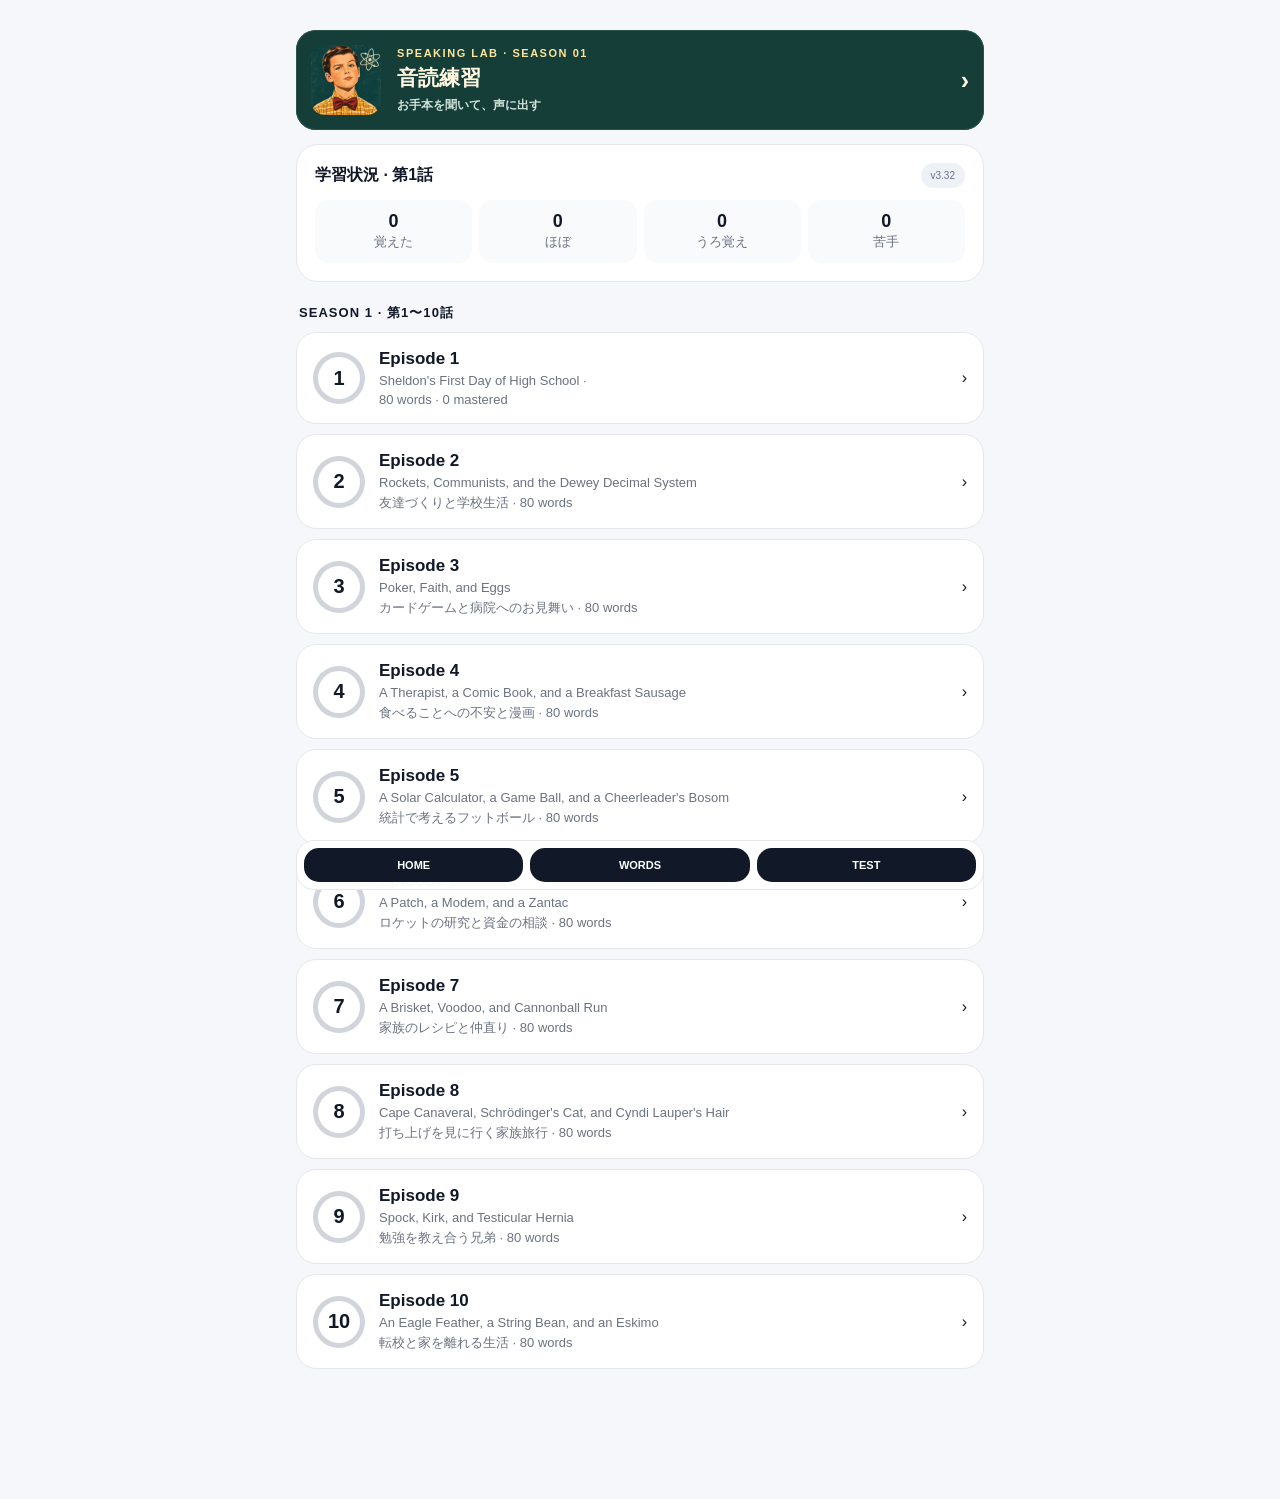
==== commit 1946a05a: "Show study experience and word mastery in episode progress rings" ====
--- a/index.html
+++ b/index.html
@@ -1 +1 @@
-<!doctype html><html lang="ja"><head><meta charset="utf-8"><meta name="viewport" content="width=device-width,initial-scale=1,viewport-fit=cover"><meta name="theme-color" content="#111827"><link rel="icon" type="image/png" sizes="48x48" href="speaking/icons/sheldon-48.png"><link rel="apple-touch-icon" sizes="180x180" href="speaking/icons/sheldon-180.png"><link rel="manifest" href="manifest.webmanifest"><link rel="stylesheet" href="speaking/practice.css"><title>Young Sheldon English</title><style>:root{--bg:#f5f7fb;--card:#fff;--ink:#111827;--muted:#6b7280;--line:#e5e7eb;--accent:#111827;--good:#166534;--goodbg:#f0fdf4;--bad:#991b1b;--badbg:#fef2f2}*{box-sizing:border-box}body{margin:0;font-family:-apple-system,BlinkMacSystemFont,"Segoe UI",sans-serif;background:var(--bg);color:var(--ink)}main{max-width:720px;margin:auto;padding:20px 16px 120px}.hero{padding:16px 4px 10px}.eyebrow{font-size:12px;letter-spacing:.12em;color:var(--muted);font-weight:800}h1{font-size:30px;line-height:1.08;margin:7px 0}.sub,.small{color:var(--muted);font-size:13px;line-height:1.55}.card{background:#fff;border:1px solid var(--line);border-radius:22px;padding:18px;margin-top:14px}.row{display:flex;gap:10px;align-items:center;justify-content:space-between}.pill,.mastery{font-size:12px;background:#eef2f7;padding:7px 10px;border-radius:999px}.progress{height:9px;background:#e5e7eb;border-radius:99px;overflow:hidden;margin-top:12px}.progress>div{height:100%;background:var(--accent)}button{width:100%;border:0;border-radius:15px;padding:14px 16px;font-size:16px;font-weight:750;background:var(--accent);color:#fff;margin-top:10px}button.secondary{background:#eef2f7;color:var(--ink)}button.option{background:#fff;color:var(--ink);border:1.5px solid var(--line);text-align:left}button.option.correct{border-color:var(--good);color:var(--good);background:var(--goodbg)}button.option.wrong{border-color:var(--bad);color:var(--bad);background:var(--badbg)}.screen{display:none}.screen.active{display:block}.stats{display:grid;grid-template-columns:repeat(4,1fr);gap:7px;margin-top:12px}.stat{background:#f8fafc;border-radius:14px;padding:11px 5px;text-align:center}.stat b{display:block;font-size:18px}.season-title{font-size:13px;font-weight:850;letter-spacing:.08em;margin:22px 3px 8px}.episode{display:flex;align-items:center;gap:14px;padding:16px;background:#fff;border:1px solid var(--line);border-radius:20px;margin:10px 0;cursor:pointer}.episode-num,.set-num{width:52px;height:52px;border-radius:50%;display:grid;place-items:center;font-size:20px;font-weight:850;flex:none}.episode-num{border:5px solid #84cc16}.set-num{position:relative;background:#d1d5db;padding:5px}.set-num::after{content:"";position:absolute;inset:5px;background:#fff;border-radius:50%;z-index:0}.set-num span{position:relative;z-index:1}.episode-info,.set-info{flex:1}.episode-info b,.set-info b{font-size:17px}.episode-info span,.set-info span{display:block;color:var(--muted);font-size:13px;margin-top:4px}.set-row{display:flex;align-items:center;gap:14px;padding:15px 3px;border-bottom:1px solid var(--line);cursor:pointer}.set-state{font-size:12px;padding:7px 9px;border-radius:10px;background:#f3f4f6}.today{background:linear-gradient(135deg,#111827,#374151);color:#fff}.today .small{color:#d1d5db}.today .version{background:#eef2f7;color:#64748b}.word{font-size:34px;font-weight:850;margin:8px 0}.pron{color:var(--muted);font-size:13px}.meaning{font-size:19px;font-weight:750;margin-top:12px}.detail-label{font-size:16px;font-weight:850;margin-top:22px;padding-top:18px;border-top:1px solid var(--line)}.learn-row{margin:8px 0}.tag{display:inline-block;min-width:28px;text-align:center;border-radius:6px;padding:1px 5px;margin-right:7px;font-size:12px;font-weight:800;background:#eef2f7;color:#64748b}.tag[data-tag="名"]{background:#eff6ff;color:#3b82f6}.tag[data-tag="動"]{background:#f0fdf4;color:#22c55e}.tag[data-tag="形"]{background:#fff7ed;color:#f59e0b}.tag[data-tag="副"]{background:#faf5ff;color:#a855f7}.tag[data-tag="対"]{background:#fef2f2;color:#ef4444}.tag[data-tag="類"]{background:#ecfeff;color:#0891b2}.tag[data-tag="関"]{background:#f8fafc;color:#64748b}.tag[data-tag="句"]{background:#fdf4ff;color:#c026d3}.tag[data-tag="接頭"]{background:#f5f3ff;color:#7c3aed}.speakable{cursor:pointer;-webkit-tap-highlight-color:transparent}.example,.usage{padding:14px;background:#f8fafc;border-radius:14px;margin-top:12px;line-height:1.5}.example-text{font-size:17px;font-weight:750}.example-ja,.usage span{display:block;color:var(--muted);font-size:14px;margin-top:6px}.mastery[data-level="苦手"]{color:#16a34a;font-weight:800}.mastery[data-level="うろ覚え"]{color:#ca8a04;font-weight:800}.mastery[data-level="ほぼ覚えた"]{color:#2563eb;font-weight:800}.mastery[data-level="覚えた"]{color:#166534;font-weight:800}.mastery-grid,.choice-grid{display:grid;grid-template-columns:repeat(2,1fr);gap:8px;margin-top:12px}.mastery-grid button,.choice-grid button{margin:0;background:#f3f4f6;color:var(--ink);font-size:13px}.mastery-grid button.active,.choice-grid button.active{background:var(--accent);color:#fff}.answer-note{margin-top:12px;padding:14px;border-radius:14px}.answer-note.wrong{background:var(--badbg);color:var(--bad)}.answer-note.correct{background:var(--goodbg);color:var(--good)}.hidden{display:none!important}.list-item{padding:14px 0;border-bottom:1px solid var(--line);cursor:pointer}.list-word{font-size:18px;font-weight:800}.list-meaning{font-size:13px;color:var(--muted);margin-top:3px}.tap-hint{font-size:11px;color:var(--muted);font-weight:600}.review-details{margin-top:14px;border-top:1px solid var(--line);padding-top:12px}.review-details summary{cursor:pointer;font-size:13px;font-weight:750;color:var(--muted)}.back{width:auto;margin:0;background:#eef2f7;color:var(--ink)}nav{position:fixed;z-index:20;left:50%;transform:translateX(-50%);bottom:max(10px,env(safe-area-inset-bottom));width:min(calc(100% - 32px),688px);display:grid;grid-template-columns:repeat(3,1fr);gap:7px;background:rgba(255,255,255,.95);backdrop-filter:blur(12px);padding:7px;border:1px solid var(--line);border-radius:18px}nav button{margin:0;padding:11px 2px;font-size:11px}.fixed-next{position:fixed;z-index:30;right:max(22px,calc((100vw - 720px)/2 + 22px));bottom:calc(max(10px,env(safe-area-inset-bottom)) + 68px);width:auto;min-width:140px;box-shadow:0 8px 25px #11182733}</style></head><body><main><section id="home" class="screen active"><div class="card today"><div class="row"><b>TODAY</b><span class="pill version">v3.30</span></div><h2 style="margin-bottom:4px">今日の10語</h2><div class="small" id="todayMix"></div><button style="background:#fff;color:#111827" onclick="startToday()">今日の学習を始める</button></div><div class="card"><b>学習状況</b><div class="stats"><div class="stat"><b id="knownStat">0</b><span class="small">覚えた</span></div><div class="stat"><b id="almostStat">0</b><span class="small">ほぼ</span></div><div class="stat"><b id="fuzzyStat">0</b><span class="small">うろ覚え</span></div><div class="stat"><b id="weakStat">0</b><span class="small">苦手</span></div></div></div><div class="season-title">SEASON 1</div><div class="episode" onclick="openEpisode()"><div class="episode-num">1</div><div class="episode-info"><b>Episode 1</b><span>Sheldon's First Day of High School · <span id="epMeta"></span></span></div><span>›</span></div></section><section id="episode" class="screen"><button class="back" onclick="show('home')">← SEASON 1</button><div class="card"><div class="row"><div><div class="small">SEASON 1</div><h2 style="margin:3px 0">Episode 1</h2><div class="small" style="font-size:15px">Sheldon's First Day of High School</div></div><span class="pill" id="epWordCount"></span></div><div class="progress"><div id="epProgress"></div></div><p class="small" id="epProgressText"></p><button onclick="startCurrentSet()">つづきから</button><button class="secondary" onclick="showList()">全単語を見る</button></div><div class="card"><b>単語セット</b><div id="setList"></div></div><div class="card"><b>復習テスト</b><p class="small">苦手な単語を優先して出題します。</p><button onclick="show('settings')">テストする</button></div></section><section id="settings" class="screen"><button class="back" onclick="openEpisode()">← Episode 1</button><div class="card"><h2>テスト設定</h2><div class="detail-label" style="border:0;margin-top:0;padding-top:0">問題数</div><div class="choice-grid" id="countChoices"></div><button onclick="startQuiz()">テストを始める</button></div></section><section id="learn" class="screen"><button class="back" onclick="exitStudy()">← 戻る</button><div class="card"><div class="row"><span class="pill" id="counter"></span><span class="mastery" id="learnMastery"></span></div><div class="word" id="word" onclick="speakText(currentLearnWord().w)"></div><div class="pron" id="pron"></div><div class="meaning" id="meaning"></div><div id="learnRelated"></div><div class="example" id="example" onclick="speakText(currentLearnWord().e)"></div><div class="detail-label">習熟度</div><div class="mastery-grid" id="learnMasteryButtons"></div><button id="nextBtn" class="fixed-next" onclick="nextWord()">次へ</button></div></section><section id="list" class="screen"><button class="back" onclick="openEpisode()">← Episode 1</button><div class="card"><div class="row"><b>Episode 1 単語一覧</b><span class="pill" id="listCount"></span></div><div id="wordList"></div></div></section><section id="quiz" class="screen"><div class="card"><div class="row"><b>Quick Test</b><span class="pill" id="quizCount"></span></div><div class="word" id="quizWord" onclick="speakText(quizWords[qidx].w)"></div><div class="tap-hint">単語をタップで発音</div><div id="options"></div><div id="answerNote" class="answer-note hidden"></div><div id="feedback" class="example hidden"></div><button id="quizNext" class="fixed-next hidden" onclick="nextQuiz()">次の問題</button></div></section><section id="review" class="screen"><div class="card"><div class="small">TEST RESULT</div><h2>今回の結果</h2><div class="stats" style="grid-template-columns:repeat(2,1fr)"><div class="stat"><b id="scoreStat">0%</b><span class="small">正答率</span></div><div class="stat"><b id="wrongCount">0</b><span class="small">間違い</span></div></div><div id="reviewWordLists"></div><button id="retestWrongBtn" onclick="startWrongRetest()"></button><button class="secondary" id="reviewBackBtn" onclick="openEpisode()">Episode 1へ戻る</button></div></section><nav id="mainNav"><button onclick="show('home')">HOME</button><button onclick="showList()">WORDS</button><button onclick="show('settings')">TEST</button></nav></main><script>const W=(w,p,m,d,r,u,e,j)=>({w,p,m,d,learn:r,u,e,j});const words=[W('nourishment','/ˈnɜːrɪʃmənt/','栄養・滋養','食べ物などから得る栄養。心や精神を豊かにするものにも使う。',[['動','nourish','栄養を与える'],['類','nutrition','栄養']],['provide nourishment','栄養を与える'],'nourishment of our bodies','私たちの体の栄養'),W('revolting','/rɪˈvoʊltɪŋ/','ひどく不快な・気持ち悪い','嫌悪感を覚えるほど不快という強い表現。',[['類','disgusting','ひどく不快な'],['類','gross','気持ち悪い']],['a revolting smell','ひどく不快な臭い'],'that was revolting','それは気持ち悪かった'),W('credentials','/krəˈdenʃəlz/','資格・経歴・実績','能力や立場を証明する学歴・職歴・資格・実績など。credential の複数形。人の資格・経歴・実績をまとめて表すこの意味では credentials と複数形で使われることが多い。',[['類','qualification','資格・適性'],['関','experience','経験・経歴']],['check credentials','資格を確認する'],'questioned my credentials','私の資格・経歴に疑問を呈した'),W('violation','/ˌvaɪəˈleɪʃən/','違反・侵害','規則や法律への違反。権利などの侵害にも使う。',[['動','violate','違反する・侵害する'],['類','breach','違反']],['in violation of','〜に違反して'],'in violation of the dress code','服装規定に違反して'),W('gifted','/ˈɡɪftɪd/','才能に恵まれた','生まれつき非常に高い能力を持つこと。',[['類','talented','才能のある'],['名','gift','才能']],['a gifted student','才能ある生徒'],'remarkably gifted','並外れて才能に恵まれた'),W('dimwitted','/ˌdɪmˈwɪtɪd/','頭の鈍い・愚かな','理解力や判断力が低いことを表す否定的な形容詞。',[['名','wit','知力・機転'],['類','slow-witted','頭の回転が遅い']],['a dimwitted remark','愚かな発言'],'how dimwitted you are','君がどれだけ頭が鈍くても'),W('kinematics','/ˌkɪnəˈmætɪks/','運動学','位置・速度・加速度などから物体の動きを記述する分野。',[['関','kinematic','運動学の'],['関','velocity','速度']],['kinematic analysis','運動学的分析'],'dimensional kinematics','次元運動学'),W('remarkably','/rɪˈmɑːrkəbli/','著しく・驚くほど','注目に値するほど、驚くほどという意味。',[['形','remarkable','注目すべき'],['類','exceptionally','並外れて']],['remarkably well','驚くほどうまく'],'remarkably gifted','並外れて才能に恵まれた'),W('arranged','/əˈreɪndʒd/','手配された・整えられた','arrangeの過去形・過去分詞。予定の手配や物の配置に使う。',[['動','arrange','手配する'],['名','arrangement','手配・取り決め']],['arrange a meeting','会議を手配する'],'still be arranged','まだ手配できる'),W('business','/ˈbɪznəs/','用事・関心事・仕事','仕事だけでなく、自分に関係すること・用事という意味でも使う。',[['類','affair','事柄・問題'],['関','businesslike','事務的な']],['mind your own business','自分のことに専念する'],'None of your business','あなたには関係ない'),W('theoretical','/ˌθiːəˈretɪkəl/','理論上の・理論的な','実践より理論に関係すること。学術分野でよく使う。',[['名','theory','理論'],['対','practical','実践的な']],['theoretical physics','理論物理学'],'theoretical physics','理論物理学'),W('backup','/ˈbækʌp/','予備・代替案','本来のものが使えない場合に備えた予備のものや計画。',[['類','alternative','代替案'],['関','backup plan','予備計画']],['have a backup plan','予備案を持つ'],'my backup plan','私の予備の計画'),W('professional','/prəˈfeʃənəl/','専門職の・プロの','仕事として専門的に行う人や、その水準を表す。',[['名','profession','職業'],['副','professionally','専門的に']],['professional career','専門職としての経歴'],'professional ticket taker','プロの切符係'),W('unbalanced','/ʌnˈbælənst/','釣り合っていない・不均衡な','力や状態のバランスが取れていないこと。',[['動','balance','均衡を取る'],['対','balanced','釣り合った']],['unbalanced force','不均衡な力'],'unbalanced force','不均衡な力'),W('scientific','/ˌsaɪənˈtɪfɪk/','科学的な','科学の方法・知識・研究に基づくこと。',[['名','science','科学'],['名','scientist','科学者']],['scientific evidence','科学的証拠'],'Scientific principles','科学的な原理'),W('principle','/ˈprɪnsəpəl/','原理・原則','物事の基本となる規則や考え方。',[['類','rule','規則'],['類','concept','概念']],['basic principle','基本原理'],'Scientific principles','科学的な原理'),W('adopted','/əˈdɑːptɪd/','養子になった・採用された','人を養子にする、または方法や考えを採用する adopt の形。',[['動','adopt','養子にする・採用する'],['名','adoption','養子縁組・採用']],['adopt a method','方法を採用する'],'He\'s adopted','彼は養子だ'),W('financial','/faɪˈnænʃəl/','金銭上の・財政の','お金、収入、支出などに関係する。',[['名','finance','財務・資金'],['副','financially','金銭的に']],['financial problem','金銭的な問題'],'financial problems','金銭的な問題'),W('reassuring','/ˌriːəˈʃʊrɪŋ/','安心させる','不安を減らし、安心感を与えること。',[['動','reassure','安心させる'],['名','reassurance','安心させること']],['a reassuring voice','安心させる声'],'very reassuring','とても安心できる'),W('maliciously','/məˈlɪʃəsli/','悪意をもって','人を傷つけようとする意図を持って行う様子。',[['形','malicious','悪意のある'],['名','malice','悪意']],['act maliciously','悪意をもって行動する'],'maliciously harass','悪意をもって嫌がらせする'),W('harass','/həˈræs/','嫌がらせをする','繰り返し困らせたり不快にさせたりする。',[['名','harassment','嫌がらせ'],['類','bother','困らせる']],['harass someone','人に嫌がらせをする'],'maliciously harass','悪意をもって嫌がらせする'),W('torment','/ˈtɔːrment/','苦しめる・悩ませる','精神的または身体的に強く苦しめること。',[['名','torment','苦痛'],['類','torture','苦しめる']],['torment someone','人を苦しめる'],'someone else to torment','代わりに苦しめる相手'),W('gullible','/ˈɡʌləbəl/','だまされやすい','人の話を簡単に信じてしまう性質。',[['類','naive','世間知らずな'],['対','skeptical','疑い深い']],['too gullible','だまされやすすぎる'],'she\'s gullible','彼女はだまされやすい'),W('intimidated','/ɪnˈtɪmədeɪtɪd/','怖気づいた・威圧された','相手の能力や態度などによって自信を失った状態。',[['動','intimidate','威圧する'],['名','intimidation','威圧']],['feel intimidated','怖気づく'],'intimidated by you','君に怖気づく'),W('intellect','/ˈɪntəlekt/','知性・知力','理解したり考えたりする高度な思考能力。',[['形','intellectual','知的な'],['類','intelligence','知能']],['great intellect','優れた知性'],'recognize my intellect','私の知性を認める'),W('exposed','/ɪkˈspoʊzd/','露出した・さらされた','覆われず見えている、または危険などにさらされた状態。',[['動','expose','さらす・露出する'],['名','exposure','露出・接触']],['exposed skin','露出した肌'],'an exposed tattoo','露出したタトゥー'),W('thorough','/ˈθɜːroʊ/','徹底的な・入念な','細部まで抜けなく注意を払うこと。',[['副','thoroughly','徹底的に'],['類','complete','完全な']],['thorough check','徹底的な確認'],'a thorough cleaning','徹底的な清掃'),W('allergy','/ˈælərdʒi/','アレルギー','特定の物質に免疫系が過敏に反応すること。',[['形','allergic','アレルギーの'],['関','reaction','反応']],['have an allergy','アレルギーがある'],'an allergy attack','アレルギー発作'),W('despite','/dɪˈspaɪt/','〜にもかかわらず','予想と反対の結果を示すときに使う前置詞。後ろには名詞などを置く。',[['類','in spite of','〜にもかかわらず'],['関','although','〜だけれども']],['despite the rain','雨にもかかわらず'],'despite his young age','彼の若さにもかかわらず'),W('designated','/ˈdezɪɡneɪtɪd/','指定された','特定の目的のため正式に決められたこと。',[['動','designate','指定する'],['名','designation','指定']],['designated area','指定区域'],'a designated area','指定区域'),W('diaphanous','/daɪˈæfənəs/','透けるほど薄い','布などが非常に薄く、光や向こう側が透けて見えること。',[['類','sheer','薄く透ける'],['類','transparent','透明な']],['diaphanous fabric','透ける薄い布'],'blouse is diaphanous','ブラウスが透けている'),W('account','/əˈkaʊnt/','考慮・説明・口座','文脈によって意味が大きく変わる頻出語。take into account で「考慮する」。',[['句','take into account','考慮に入れる'],['名','account','説明・口座']],['take it into account','それを考慮する'],'take that into account','それを考慮に入れる'),W('subsection','/ˈsʌbsekʃən/','小項目・小節','文書の section をさらに細かく分けた部分。',[['名','section','節・区分'],['接頭','sub-','下位の']],['read subsection B','B項を読む'],'subsection B','B項'),W('breach','/briːtʃ/','違反・侵害','規則・契約・義務などを破ること。',[['動','breach','違反する'],['類','violation','違反']],['breach of contract','契約違反'],'in breach of the hygiene code','衛生規定に違反して'),W('hygiene','/ˈhaɪdʒiːn/','衛生・衛生管理','健康を保つため清潔な状態を維持すること。',[['形','hygienic','衛生的な'],['関','cleanliness','清潔さ']],['personal hygiene','個人衛生'],'the hygiene code','衛生規定'),W('pursue','/pərˈsuː/','追求する・続ける','目標・仕事・学問などを積極的に目指して続ける。',[['名','pursuit','追求'],['類','seek','求める']],['pursue a career','キャリアを追求する'],'pursue music','音楽を追求する'),W('faculty','/ˈfækəlti/','教職員・学部','学校の教員集団、または大学の学部を意味する。',[['関','staff','職員'],['関','department','学科・部門']],['faculty member','教員'],'a faculty restroom','教職員用トイレ'),W('recruit','/rɪˈkruːt/','採用する・勧誘する','組織やチームに新しい人を入れるため勧誘する。',[['名','recruit','新人・新兵'],['名','recruitment','採用']],['recruit players','選手を勧誘する'],'recruit kids','子どもたちを勧誘する'),W('reputation','/ˌrepjəˈteɪʃən/','評判・評価','周囲の人々からどのように評価されているか。',[['類','image','イメージ'],['関','reputable','評判の良い']],['good reputation','良い評判'],'a bad reputation','悪い評判'),W('uncertainty','/ʌnˈsɜːrtənti/','不確実性・不安定さ','何が起こるか、何が正しいか確信できない状態。',[['形','uncertain','不確かな'],['対','certainty','確実性']],['a time of uncertainty','不確実な時期'],'a world filled with uncertainty','不確実さに満ちた世界'),W('assaulted','/əˈsɔːltɪd/','暴行を受けた・襲われた','人から身体的な攻撃を受けた状態。',[['動','assault','襲う・暴行する'],['類','attack','攻撃する']],['physically assaulted','身体的に襲われた'],'be assaulted','暴行を受ける'),W('haven','/ˈheɪvən/','安全な場所・避難所','危険や不安から逃れて安心できる場所。',[['類','refuge','避難所'],['類','shelter','避難場所']],['a safe haven','安全な避難場所'],'a haven for higher learning','高等教育のための安全な場所'),W('retaliate','/rɪˈtælieɪt/','報復する・やり返す','相手から受けた行為に対して仕返しする。',[['名','retaliation','報復'],['類','strike back','反撃する']],['retaliate against','〜に報復する'],'Do not retaliate','やり返さないで'),W('admirable','/ˈædmərəbəl/','立派な・称賛に値する','尊敬や称賛に値する性質を表す。',[['動','admire','称賛する'],['名','admiration','称賛']],['an admirable effort','立派な努力'],'whatever is admirable','称賛に値するもの'),W('handbook','/ˈhændbʊk/','手引書・ハンドブック','規則や手順などをまとめた小型の案内書。',[['類','manual','手引書'],['類','guide','案内書']],['student handbook','生徒手帳・学生向け規則集'],'the student handbook','生徒向け手引書'),W('extreme','/ɪkˈstriːm/','極端な・非常に激しい','程度が通常の範囲を大きく超えていること。',[['副','extremely','非常に'],['類','severe','深刻な・激しい']],['extreme weather','異常気象・極端な天候'],'extreme hairstyles','極端な髪型'),W('argument','/ˈɑːrɡjəmənt/','口論・議論','意見の食い違いによる口論や、理由を示す議論。',[['動','argue','言い争う・主張する'],['類','dispute','論争']],['have an argument','口論する'],'a common argument','よくある口論'),W('marriage','/ˈmærɪdʒ/','結婚・婚姻','二人が婚姻関係にある状態や制度。',[['動','marry','結婚する'],['形','married','結婚している']],['a happy marriage','幸せな結婚生活'],'argument in marriages','結婚生活での口論'),W('freshman','/ˈfreʃmən/','1年生・新入生','米国の高校や大学などの1年生。',[['関','sophomore','2年生'],['関','senior','最上級生']],['freshman year','1年生の年'],'Freshman year','1年生の年'),W('license','/ˈlaɪsəns/','免許・許可証','特定の活動を公式に許可する証明書。',[['形','licensed','免許を持つ'],['類','permit','許可証']],['a valid license','有効な免許証'],'license plates','ナンバープレート'),W('prime','/praɪm/','素数の・主要な','数学では1と自分自身以外で割り切れない数を表す。',[['句','prime number','素数'],['類','primary','主要な']],['a prime number','素数'],'prime numbers','素数'),W('recognize','/ˈrekəɡnaɪz/','認識する・見分ける','見たり聞いたりして以前知っていたものだと分かる。',[['名','recognition','認識'],['類','identify','特定する']],['recognize a face','顔を見分ける'],'recognize my intellect','私の知性を認める'),W('fad','/fæd/','一時的な流行','短期間だけ急に人気になるもの。',[['類','trend','傾向・流行'],['類','craze','大流行']],['a passing fad','一時的な流行'],'start a fad','流行を始める'),W('ammonia','/əˈmoʊniə/','アンモニア','刺激臭のある化学物質。洗浄剤などにも使われる。',[['関','chemical','化学物質'],['関','cleaner','洗浄剤']],['the smell of ammonia','アンモニアのにおい'],'I smell ammonia','アンモニアのにおいがする'),W('homeroom','/ˈhoʊmruːm/','ホームルーム・学級','学校で出欠確認や連絡などを行う基本のクラス。',[['関','classroom','教室'],['関','teacher','教師']],['homeroom teacher','担任の先生'],'your homeroom','あなたのホームルーム'),W('attire','/əˈtaɪər/','服装・衣装','特定の場面で身につける服装をややフォーマルに表す。',[['類','clothing','衣類'],['類','outfit','服装']],['business attire','ビジネス向けの服装'],'sports attire','スポーツ用の服装'),W('grooming','/ˈɡruːmɪŋ/','身だしなみ・手入れ','髪やひげ、服装などを整えること。',[['動','groom','身だしなみを整える'],['関','appearance','外見']],['grooming standards','身だしなみ基準'],'grooming code','身だしなみ規定'),W('blouse','/blaʊs/','ブラウス','主に女性用の上半身に着る衣服。',[['類','shirt','シャツ'],['関','clothing','衣類']],['a white blouse','白いブラウス'],'this girl\'s blouse','この女の子のブラウス'),W('accuse','/əˈkjuːz/','非難する・告発する','誰かが悪いことをしたと主張する。',[['名','accusation','告発・非難'],['類','blame','責める']],['accuse someone of','人を〜で非難する'],'accuses me','私を非難する'),W('intelligence','/ɪnˈtelɪdʒəns/','知能・知性','学習し、理解し、考える能力。',[['形','intelligent','知的な'],['類','intellect','知性']],['artificial intelligence','人工知能'],'his intelligence','彼の知性'),W('sonata','/səˈnɑːtə/','ソナタ・奏鳴曲','主に器楽のために作られた楽曲形式。',[['関','composition','作曲・楽曲'],['関','movement','楽章']],['piano sonata','ピアノソナタ'],'this sonata','このソナタ'),W('calculus','/ˈkælkjələs/','微積分','変化率や面積などを扱う数学の分野。',[['関','derivative','導関数'],['関','integral','積分']],['study calculus','微積分を学ぶ'],'doing calculus','微積分をやっている'),W('Euclidean','/juˈklɪdiən/','ユークリッドの・ユークリッド幾何学の','古典的なユークリッド幾何学に関する形容詞。',[['名','Euclid','ユークリッド'],['関','geometry','幾何学']],['Euclidean geometry','ユークリッド幾何学'],'Euclidean geometry','ユークリッド幾何学'),W('geometry','/dʒiˈɑːmətri/','幾何学','形、角度、距離、空間などを扱う数学分野。',[['形','geometric','幾何学の'],['関','shape','形']],['study geometry','幾何学を学ぶ'],'Euclidean geometry','ユークリッド幾何学'),W('pitch','/pɪtʃ/','音の高さ・投球','音楽では音の高低を表し、スポーツでは投球なども意味する。',[['句','perfect pitch','絶対音感'],['関','tone','音色・音']],['have perfect pitch','絶対音感がある'],'perfect pitch','絶対音感'),W('musician','/mjuˈzɪʃən/','音楽家・演奏家','音楽を演奏したり作ったりする人。',[['名','music','音楽'],['形','musical','音楽の']],['professional musician','プロの音楽家'],'Musicians take drugs','音楽家は薬物を使う'),W('principal','/ˈprɪnsəpəl/','校長・主要な','学校の校長という意味でよく使う。principleとは別語。',[['類','headteacher','校長'],['対','principle','原理・原則']],['school principal','学校の校長'],'principal\'s office','校長室'),W('uniform','/ˈjuːnəfɔːrm/','制服・ユニフォーム','同じ組織やチームの人が共通して着る服。',[['関','attire','服装'],['形','uniform','均一な']],['school uniform','学校の制服'],'get your uniform on','ユニフォームを着る'),W('ordinary','/ˈɔːrdəneri/','普通の・平凡な','特別ではなく通常であること。',[['副','ordinarily','通常は'],['類','normal','普通の']],['an ordinary day','普通の日'],'ordinary potato','普通のジャガイモ'),W('supplies','/səˈplaɪz/','用品・備品','仕事や学習などに必要な物品。',[['動','supply','供給する'],['類','materials','資材・材料']],['school supplies','学用品'],'The supplies you\'ll need','必要な用品'),W('grip','/ɡrɪp/','握ること・握り','何かを手でしっかりつかむこと。',[['動','grip','しっかり握る'],['類','grasp','つかむ']],['a firm grip','しっかりした握り'],'alligator grips','ワニ口クリップ'),W('rat out','/ræt aʊt/','密告する・告げ口する','くだけた表現で、誰かの悪事などを他人に告げる。',[['類','snitch','密告する'],['類','inform on','〜を密告する']],['rat someone out','人を密告する'],'ratting people out','人を告げ口する'),W('complicated','/ˈkɑːmpləkeɪtɪd/','複雑な・ややこしい','多くの要素が絡み、理解や処理が難しいこと。',[['動','complicate','複雑にする'],['類','complex','複雑な']],['a complicated problem','複雑な問題'],'kind of complicated','ちょっと複雑'),W('justice','/ˈdʒʌstɪs/','正義・公正','公平で正しい扱いや、法による正義。',[['形','just','公正な'],['類','fairness','公平さ']],['seek justice','正義を求める'],'Justice descended upon','正義が下された'),W('fired','/ˈfaɪərd/','解雇された','仕事を辞めさせられた状態。',[['動','fire','解雇する'],['類','dismissed','解雇された']],['get fired','解雇される'],'I got fired','私は解雇された'),W('deserve','/dɪˈzɜːrv/','〜に値する・受けるにふさわしい','行動や状況から何かを受けるのが妥当であること。',[['形','deserving','〜に値する'],['類','merit','値する']],['deserve a chance','機会を与えられるに値する'],'education he deserves','彼にふさわしい教育'),W('afford','/əˈfɔːrd/','〜する余裕がある','費用や時間などを負担できる余裕があること。',[['形','affordable','手頃な'],['関','cost','費用']],['can afford to','〜する余裕がある'],'can\'t afford private school','私立学校に通わせる余裕がない'),W('private','/ˈpraɪvət/','私的な・民間の','公的ではなく個人や特定の組織に属すること。',[['名','privacy','プライバシー'],['対','public','公の']],['private school','私立学校'],'private school','私立学校'),W('comforting','/ˈkʌmfərtɪŋ/','安心させる・心強い','不安や悲しみを和らげる性質を表す。',[['動','comfort','慰める'],['類','reassuring','安心させる']],['a comforting thought','安心できる考え'],'find comforting','安心できると思う'),W('pregnant','/ˈpreɡnənt/','妊娠している','胎児を身ごもっている状態。',[['名','pregnancy','妊娠'],['関','expecting','妊娠している']],['be pregnant','妊娠している'],'That girl\'s pregnant','あの女の子は妊娠している')];const SET_SIZE=10;let state=JSON.parse(localStorage.getItem('ys-state')||'{}');state.learned=state.learned||[];state.wrong=state.wrong||[];state.mastery=state.mastery||{};state.quizCount=state.quizCount||10;state.unlockedSet=state.unlockedSet||1;let idx=0,qidx=0,score=0,studyWords=[],quizWords=[],currentWrong=[],studyMode='set',questionAnswered=false,quizMode='normal';function save(){localStorage.setItem('ys-state',JSON.stringify(state));updateStats()}function show(id){document.querySelectorAll('.screen').forEach(x=>x.classList.remove('active'));document.getElementById(id).classList.add('active');let n=document.getElementById('mainNav');if(n)n.classList.toggle('hidden',id==='learn'||id==='quiz');window.scrollTo(0,0);updateStats()}function masteryOf(w){return state.mastery[w]||(state.wrong.includes(w)?'苦手':'未学習')}function mastered(x){return ['ほぼ覚えた','覚えた'].includes(masteryOf(x.w))}function rank(w){return {'苦手':0,'うろ覚え':1,'未学習':2,'ほぼ覚えた':3,'覚えた':4}[masteryOf(w)]}function syncUnlock(){state.unlockedSet=Math.ceil(words.length/SET_SIZE)}function setMasteryWord(w,l){state.mastery[w]=l;if(l==='苦手'){if(!state.wrong.includes(w))state.wrong.push(w)}else state.wrong=state.wrong.filter(v=>v!==w);syncUnlock();save()}function promote(w){let n=masteryOf(w);if(n!=='覚えた')state.mastery[w]=n==='ほぼ覚えた'?'覚えた':'ほぼ覚えた';state.wrong=state.wrong.filter(v=>v!==w);syncUnlock()}function speakText(t){if(!('speechSynthesis'in window))return;speechSynthesis.cancel();let u=new SpeechSynthesisUtterance(t);u.lang='en-US';u.rate=.96;speechSynthesis.speak(u)}function relatedHTML(x){return x.learn.map(a=>'<div class="learn-row"><span class="tag" data-tag="'+a[0]+'">'+a[0]+'</span><b class="speakable" onclick="speakText(\''+a[1].replace(/'/g,"\\'")+'\')">'+a[1]+'</b>　'+a[2]+'</div>').join('')+'<div class="usage speakable" onclick="speakText(\''+x.u[0].replace(/'/g,"\\'")+'\')"><b>'+x.u[0]+'</b><span>'+x.u[1]+'</span></div>'}function setRing(chunk){let colors={'苦手':'#D79A91','うろ覚え':'#D6BC72','ほぼ覚えた':'#8FA3B8','覚えた':'#86B99A','未学習':'#D1D5DB'},order=['覚えた','ほぼ覚えた','うろ覚え','苦手','未学習'],total=chunk.length,start=0,parts=[];order.forEach(l=>{let n=chunk.filter(x=>masteryOf(x.w)===l).length;if(!n)return;let end=start+n/total*360;parts.push(colors[l]+' '+start+'deg '+end+'deg');start=end});return 'conic-gradient('+parts.join(',')+')'}function openEpisode(){syncUnlock();let sets=Math.ceil(words.length/SET_SIZE),m=words.filter(mastered).length;epWordCount.textContent=words.length+' words';epProgress.style.width=(m/words.length*100)+'%';epProgressText.textContent=m+' / '+words.length+'語 習得';let html='';for(let i=1;i<=sets;i++){let chunk=words.slice((i-1)*SET_SIZE,i*SET_SIZE),done=chunk.filter(mastered).length,ring=setRing(chunk);html+='<div class="set-row" onclick="startSet('+i+')"><div class="set-num" style="background:'+ring+'"><span>'+i+'</span></div><div class="set-info"><b>SET '+i+'</b><span>'+done+' / '+chunk.length+'語 習得</span></div><div class="set-state">'+(done===chunk.length?'✓':'›')+'</div></div>'}setList.innerHTML=html;show('episode')}function currentSetNo(){for(let i=1;i<=Math.ceil(words.length/SET_SIZE);i++){let c=words.slice((i-1)*SET_SIZE,i*SET_SIZE);if(c.some(x=>!mastered(x)))return i}return Math.ceil(words.length/SET_SIZE)}function startCurrentSet(){beginSetStudy(currentSetNo())}function beginSetStudy(n){studyWords=words.slice((n-1)*SET_SIZE,n*SET_SIZE);idx=0;studyMode='set';show('learn');renderWord();speakText(studyWords[0].w)}function startSet(n){beginSetStudy(n)}function todayWords(){syncUnlock();let available=words.slice(0,state.unlockedSet*SET_SIZE),priority={'苦手':0,'うろ覚え':1,'未学習':2,'ほぼ覚えた':3,'覚えた':4},sorted=[...available].sort((a,b)=>priority[masteryOf(a.w)]-priority[masteryOf(b.w)]);return sorted.slice(0,Math.min(10,sorted.length))}function startToday(){studyWords=todayWords();idx=0;studyMode='today';show('learn');renderWord();speakText(studyWords[0].w)}function startWrongRetest(){let retry=words.filter(x=>currentWrong.includes(x.w));if(!retry.length){alert('今回のテストで間違えた単語はありません');return}startQuiz(retry,'retest')}function currentLearnWord(){return studyWords[idx]}function renderWord(){let x=currentLearnWord();counter.textContent=(idx+1)+' / '+studyWords.length;word.textContent=x.w;pron.textContent=x.p;meaning.textContent=x.m;learnRelated.innerHTML=relatedHTML(x);example.innerHTML='<div class="small">本編の実際のセリフ</div><div class="example-text">'+x.e+'</div><div class="example-ja">'+x.j+'</div>';renderLearnMastery();if(!state.learned.includes(x.w))state.learned.push(x.w);save();nextBtn.textContent=idx===studyWords.length-1?(studyMode==='set'?'SETテストへ':studyMode==='single'?'一覧へ':'学習を終える'):'次へ'}function renderLearnMastery(){let x=currentLearnWord(),ls=['苦手','うろ覚え','ほぼ覚えた','覚えた'],now=masteryOf(x.w);learnMastery.textContent=now;learnMastery.dataset.level=now;learnMasteryButtons.innerHTML=ls.map(l=>'<button class="'+(l===now?'active':'')+'" onclick="setLearn(\''+l+'\')">'+l+'</button>').join('')}function setLearn(l){setMasteryWord(currentLearnWord().w,l);renderLearnMastery()}function nextWord(){if(idx<studyWords.length-1){idx++;renderWord();speakText(studyWords[idx].w);window.scrollTo(0,0)}else if(studyMode==='single'){showList()}else if(studyMode==='set'){startQuiz(studyWords)}else openEpisode()}function showList(){listCount.textContent=words.length+' words';wordList.innerHTML=words.map((x,i)=>'<div class="list-item" onclick="studySingleWord('+i+')"><div class="row"><span class="list-word">'+x.w+'</span><span class="mastery" data-level="'+masteryOf(x.w)+'">'+masteryOf(x.w)+'</span></div><div class="list-meaning">'+x.m+'　'+x.p+'</div></div>').join('');show('list')}function studySingleWord(i){studyWords=[words[i]];idx=0;studyMode='single';show('learn');renderWord();speakText(words[i].w)}function exitStudy(){studyMode==='single'?showList():openEpisode()}function renderCountChoices(){countChoices.innerHTML=[10,20,30,40].map(n=>'<button class="'+(state.quizCount===n?'active':'')+'" onclick="setCount('+n+')">'+n+'問</button>').join('')}function setCount(n){state.quizCount=n;save();renderCountChoices()}function quizPool(){syncUnlock();let learned=words.filter(x=>state.learned.includes(x.w)||masteryOf(x.w)!=='未学習');return learned.length>=4?learned:words.slice(0,state.unlockedSet*SET_SIZE)}function buildQuiz(){let base=quizPool(),pool=[...base].sort((a,b)=>rank(a.w)-rank(b.w)),out=[];while(out.length<state.quizCount){out.push(...pool);pool=[...base].sort(()=>Math.random()-.5)}return out.slice(0,state.quizCount)}function startQuiz(custom,mode){quizMode=mode||'normal';quizWords=custom?[...custom]:buildQuiz();qidx=0;score=0;currentWrong=[];questionAnswered=false;show('quiz');renderQuiz()}function renderQuiz(){questionAnswered=false;let x=quizWords[qidx];quizCount.textContent=(qidx+1)+' / '+quizWords.length;quizWord.textContent=x.w;answerNote.className='answer-note hidden';feedback.classList.add('hidden');quizNext.classList.add('hidden');let pool=[x];while(pool.length<4){let w=words[Math.floor(Math.random()*words.length)];if(w.w!==x.w&&!pool.some(o=>o.m===w.m))pool.push(w)}pool.sort(()=>Math.random()-.5);options.innerHTML='';pool.forEach(w=>{let b=document.createElement('button');b.className='option';b.textContent=w.m;b.onclick=()=>answer(b,w,x);options.appendChild(b)})}function showOptionExplanation(w,kind){if(!w)return;answerNote.className='answer-note '+kind;answerNote.innerHTML='<b class="speakable" onclick="speakText(&quot;'+w.w.replace(/&/g,'&amp;').replace(/\"/g,'&quot;')+'&quot;)">'+w.w+'</b><br>'+w.m+'<div class="quiz-related">'+relatedHTML(w)+'</div>';speakText(w.w)}function answer(btn,choice,x){if(questionAnswered){showOptionExplanation(choice,choice.w===x.w?'correct':'wrong');if(choice.w===x.w){feedback.innerHTML='<div class="small">本編の実際のセリフ</div><div class="example-text">'+x.e+'</div><div class="example-ja">'+x.j+'</div>';feedback.classList.remove('hidden')}else feedback.classList.add('hidden');return}if(choice.w!==x.w){if(btn.classList.contains('wrong')){showOptionExplanation(choice,'wrong');return}btn.classList.add('wrong');if(!currentWrong.includes(x.w))currentWrong.push(x.w);setMasteryWord(x.w,'苦手');showOptionExplanation(choice,'wrong');return}questionAnswered=true;if(!currentWrong.includes(x.w))score++;btn.classList.add('correct');if(quizMode==='weak'||(quizMode!=='retest'&&!currentWrong.includes(x.w)))promote(x.w);save();showOptionExplanation(x,'correct');feedback.innerHTML='<div class="small">本編の実際のセリフ</div><div class="example-text">'+x.e+'</div><div class="example-ja">'+x.j+'</div>';feedback.classList.remove('hidden');quizNext.classList.remove('hidden')}function nextQuiz(){if(qidx<quizWords.length-1){qidx++;renderQuiz()}else{syncUnlock();save();show('review');renderReviewLists()}}function reviewWordRow(w){let i=words.findIndex(x=>x.w===w.w);return '<div class="list-item" onclick="studySingleWord('+i+')"><div class="list-word speakable" onclick="event.stopPropagation();speakText(\''+w.w.replace(/'/g,"\\'")+'\')">'+w.w+'</div><div class="list-meaning">'+w.m+'</div></div>'}function renderReviewLists(){if(!document.getElementById('reviewWordLists'))return;let wrong=quizWords.filter(x=>currentWrong.includes(x.w)),correct=quizWords.filter(x=>!currentWrong.includes(x.w));reviewWordLists.innerHTML='<div class="detail-label">間違えた単語　'+wrong.length+'語</div>'+(wrong.length?wrong.map(reviewWordRow).join(''):'<p class="small">なし</p>')+(correct.length?'<details class="review-details"><summary>正解した'+correct.length+'語を見る</summary>'+correct.map(reviewWordRow).join('')+'</details>':'')}function updateStats(){syncUnlock();let c=l=>words.filter(x=>masteryOf(x.w)===l).length;knownStat.textContent=c('覚えた');almostStat.textContent=c('ほぼ覚えた');fuzzyStat.textContent=c('うろ覚え');weakStat.textContent=c('苦手');scoreStat.textContent=quizWords.length?Math.round(score/quizWords.length*100)+'%':'0%';wrongCount.textContent=currentWrong.length;if(currentWrong.length){retestWrongBtn.textContent='間違えた'+currentWrong.length+'語をテスト';retestWrongBtn.classList.remove('hidden');reviewBackBtn.classList.add('secondary')}else{retestWrongBtn.classList.add('hidden');reviewBackBtn.classList.remove('secondary')}let t=todayWords(),counts={new:0,weak:0,review:0};t.forEach(x=>{let m=masteryOf(x.w);if(m==='未学習')counts.new++;else if(m==='苦手')counts.weak++;else counts.review++});todayMix.textContent='新規 '+counts.new+' · 苦手 '+counts.weak+' · 復習 '+counts.review;epMeta.textContent=words.length+' words · '+c('覚えた')+' mastered';renderCountChoices()}syncUnlock();updateStats();</script><script src="smart-tips.js?v=10"></script><script src="scene-context.js?v=3.31-2"></script><script src="learning-plan.js?v=3.31-2"></script><script src="episode-catalog.js?v=10"></script><script src="episode-ui.js?v=10"></script><script src="speaking/lessons.js"></script><script src="speaking/practice.js?v=10"></script></body></html>+<!doctype html><html lang="ja"><head><meta charset="utf-8"><meta name="viewport" content="width=device-width,initial-scale=1,viewport-fit=cover"><meta name="theme-color" content="#111827"><link rel="icon" type="image/png" sizes="48x48" href="speaking/icons/sheldon-48.png"><link rel="apple-touch-icon" sizes="180x180" href="speaking/icons/sheldon-180.png"><link rel="manifest" href="manifest.webmanifest"><link rel="stylesheet" href="speaking/practice.css"><title>Young Sheldon English</title><style>:root{--bg:#f5f7fb;--card:#fff;--ink:#111827;--muted:#6b7280;--line:#e5e7eb;--accent:#111827;--good:#166534;--goodbg:#f0fdf4;--bad:#991b1b;--badbg:#fef2f2}*{box-sizing:border-box}body{margin:0;font-family:-apple-system,BlinkMacSystemFont,"Segoe UI",sans-serif;background:var(--bg);color:var(--ink)}main{max-width:720px;margin:auto;padding:20px 16px 120px}.hero{padding:16px 4px 10px}.eyebrow{font-size:12px;letter-spacing:.12em;color:var(--muted);font-weight:800}h1{font-size:30px;line-height:1.08;margin:7px 0}.sub,.small{color:var(--muted);font-size:13px;line-height:1.55}.card{background:#fff;border:1px solid var(--line);border-radius:22px;padding:18px;margin-top:14px}.row{display:flex;gap:10px;align-items:center;justify-content:space-between}.pill,.mastery{font-size:12px;background:#eef2f7;padding:7px 10px;border-radius:999px}.progress{height:9px;background:#e5e7eb;border-radius:99px;overflow:hidden;margin-top:12px}.progress>div{height:100%;background:var(--accent)}button{width:100%;border:0;border-radius:15px;padding:14px 16px;font-size:16px;font-weight:750;background:var(--accent);color:#fff;margin-top:10px}button.secondary{background:#eef2f7;color:var(--ink)}button.option{background:#fff;color:var(--ink);border:1.5px solid var(--line);text-align:left}button.option.correct{border-color:var(--good);color:var(--good);background:var(--goodbg)}button.option.wrong{border-color:var(--bad);color:var(--bad);background:var(--badbg)}.screen{display:none}.screen.active{display:block}.stats{display:grid;grid-template-columns:repeat(4,1fr);gap:7px;margin-top:12px}.stat{background:#f8fafc;border-radius:14px;padding:11px 5px;text-align:center}.stat b{display:block;font-size:18px}.season-title{font-size:13px;font-weight:850;letter-spacing:.08em;margin:22px 3px 8px}.episode{display:flex;align-items:center;gap:14px;padding:16px;background:#fff;border:1px solid var(--line);border-radius:20px;margin:10px 0;cursor:pointer}.episode-num,.set-num{width:52px;height:52px;border-radius:50%;display:grid;place-items:center;font-size:20px;font-weight:850;flex:none}.episode-num{border:5px solid #d1d5db}.set-num{position:relative;background:#d1d5db;padding:5px}.set-num::after{content:"";position:absolute;inset:5px;background:#fff;border-radius:50%;z-index:0}.set-num span{position:relative;z-index:1}.episode-info,.set-info{flex:1}.episode-info b,.set-info b{font-size:17px}.episode-info span,.set-info span{display:block;color:var(--muted);font-size:13px;margin-top:4px}.set-row{display:flex;align-items:center;gap:14px;padding:15px 3px;border-bottom:1px solid var(--line);cursor:pointer}.set-state{font-size:12px;padding:7px 9px;border-radius:10px;background:#f3f4f6}.today{background:linear-gradient(135deg,#111827,#374151);color:#fff}.today .small{color:#d1d5db}.today .version{background:#eef2f7;color:#64748b}.word{font-size:34px;font-weight:850;margin:8px 0}.pron{color:var(--muted);font-size:13px}.meaning{font-size:19px;font-weight:750;margin-top:12px}.detail-label{font-size:16px;font-weight:850;margin-top:22px;padding-top:18px;border-top:1px solid var(--line)}.learn-row{margin:8px 0}.tag{display:inline-block;min-width:28px;text-align:center;border-radius:6px;padding:1px 5px;margin-right:7px;font-size:12px;font-weight:800;background:#eef2f7;color:#64748b}.tag[data-tag="名"]{background:#eff6ff;color:#3b82f6}.tag[data-tag="動"]{background:#f0fdf4;color:#22c55e}.tag[data-tag="形"]{background:#fff7ed;color:#f59e0b}.tag[data-tag="副"]{background:#faf5ff;color:#a855f7}.tag[data-tag="対"]{background:#fef2f2;color:#ef4444}.tag[data-tag="類"]{background:#ecfeff;color:#0891b2}.tag[data-tag="関"]{background:#f8fafc;color:#64748b}.tag[data-tag="句"]{background:#fdf4ff;color:#c026d3}.tag[data-tag="接頭"]{background:#f5f3ff;color:#7c3aed}.speakable{cursor:pointer;-webkit-tap-highlight-color:transparent}.example,.usage{padding:14px;background:#f8fafc;border-radius:14px;margin-top:12px;line-height:1.5}.example-text{font-size:17px;font-weight:750}.example-ja,.usage span{display:block;color:var(--muted);font-size:14px;margin-top:6px}.mastery[data-level="苦手"]{color:#16a34a;font-weight:800}.mastery[data-level="うろ覚え"]{color:#ca8a04;font-weight:800}.mastery[data-level="ほぼ覚えた"]{color:#2563eb;font-weight:800}.mastery[data-level="覚えた"]{color:#166534;font-weight:800}.mastery-grid,.choice-grid{display:grid;grid-template-columns:repeat(2,1fr);gap:8px;margin-top:12px}.mastery-grid button,.choice-grid button{margin:0;background:#f3f4f6;color:var(--ink);font-size:13px}.mastery-grid button.active,.choice-grid button.active{background:var(--accent);color:#fff}.answer-note{margin-top:12px;padding:14px;border-radius:14px}.answer-note.wrong{background:var(--badbg);color:var(--bad)}.answer-note.correct{background:var(--goodbg);color:var(--good)}.hidden{display:none!important}.list-item{padding:14px 0;border-bottom:1px solid var(--line);cursor:pointer}.list-word{font-size:18px;font-weight:800}.list-meaning{font-size:13px;color:var(--muted);margin-top:3px}.tap-hint{font-size:11px;color:var(--muted);font-weight:600}.review-details{margin-top:14px;border-top:1px solid var(--line);padding-top:12px}.review-details summary{cursor:pointer;font-size:13px;font-weight:750;color:var(--muted)}.back{width:auto;margin:0;background:#eef2f7;color:var(--ink)}nav{position:fixed;z-index:20;left:50%;transform:translateX(-50%);bottom:max(10px,env(safe-area-inset-bottom));width:min(calc(100% - 32px),688px);display:grid;grid-template-columns:repeat(3,1fr);gap:7px;background:rgba(255,255,255,.95);backdrop-filter:blur(12px);padding:7px;border:1px solid var(--line);border-radius:18px}nav button{margin:0;padding:11px 2px;font-size:11px}.fixed-next{position:fixed;z-index:30;right:max(22px,calc((100vw - 720px)/2 + 22px));bottom:calc(max(10px,env(safe-area-inset-bottom)) + 68px);width:auto;min-width:140px;box-shadow:0 8px 25px #11182733}</style></head><body><main><section id="home" class="screen active"><div class="card today"><div class="row"><b>TODAY</b><span class="pill version">v3.30</span></div><h2 style="margin-bottom:4px">今日の10語</h2><div class="small" id="todayMix"></div><button style="background:#fff;color:#111827" onclick="startToday()">今日の学習を始める</button></div><div class="card"><b>学習状況</b><div class="stats"><div class="stat"><b id="knownStat">0</b><span class="small">覚えた</span></div><div class="stat"><b id="almostStat">0</b><span class="small">ほぼ</span></div><div class="stat"><b id="fuzzyStat">0</b><span class="small">うろ覚え</span></div><div class="stat"><b id="weakStat">0</b><span class="small">苦手</span></div></div></div><div class="season-title">SEASON 1</div><div class="episode" onclick="openEpisode()"><div class="episode-num">1</div><div class="episode-info"><b>Episode 1</b><span>Sheldon's First Day of High School · <span id="epMeta"></span></span></div><span>›</span></div></section><section id="episode" class="screen"><button class="back" onclick="show('home')">← SEASON 1</button><div class="card"><div class="row"><div><div class="small">SEASON 1</div><h2 style="margin:3px 0">Episode 1</h2><div class="small" style="font-size:15px">Sheldon's First Day of High School</div></div><span class="pill" id="epWordCount"></span></div><div class="progress"><div id="epProgress"></div></div><p class="small" id="epProgressText"></p><button onclick="startCurrentSet()">つづきから</button><button class="secondary" onclick="showList()">全単語を見る</button></div><div class="card"><b>単語セット</b><div id="setList"></div></div><div class="card"><b>復習テスト</b><p class="small">苦手な単語を優先して出題します。</p><button onclick="show('settings')">テストする</button></div></section><section id="settings" class="screen"><button class="back" onclick="openEpisode()">← Episode 1</button><div class="card"><h2>テスト設定</h2><div class="detail-label" style="border:0;margin-top:0;padding-top:0">問題数</div><div class="choice-grid" id="countChoices"></div><button onclick="startQuiz()">テストを始める</button></div></section><section id="learn" class="screen"><button class="back" onclick="exitStudy()">← 戻る</button><div class="card"><div class="row"><span class="pill" id="counter"></span><span class="mastery" id="learnMastery"></span></div><div class="word" id="word" onclick="speakText(currentLearnWord().w)"></div><div class="pron" id="pron"></div><div class="meaning" id="meaning"></div><div id="learnRelated"></div><div class="example" id="example" onclick="speakText(currentLearnWord().e)"></div><div class="detail-label">習熟度</div><div class="mastery-grid" id="learnMasteryButtons"></div><button id="nextBtn" class="fixed-next" onclick="nextWord()">次へ</button></div></section><section id="list" class="screen"><button class="back" onclick="openEpisode()">← Episode 1</button><div class="card"><div class="row"><b>Episode 1 単語一覧</b><span class="pill" id="listCount"></span></div><div id="wordList"></div></div></section><section id="quiz" class="screen"><div class="card"><div class="row"><b>Quick Test</b><span class="pill" id="quizCount"></span></div><div class="word" id="quizWord" onclick="speakText(quizWords[qidx].w)"></div><div class="tap-hint">単語をタップで発音</div><div id="options"></div><div id="answerNote" class="answer-note hidden"></div><div id="feedback" class="example hidden"></div><button id="quizNext" class="fixed-next hidden" onclick="nextQuiz()">次の問題</button></div></section><section id="review" class="screen"><div class="card"><div class="small">TEST RESULT</div><h2>今回の結果</h2><div class="stats" style="grid-template-columns:repeat(2,1fr)"><div class="stat"><b id="scoreStat">0%</b><span class="small">正答率</span></div><div class="stat"><b id="wrongCount">0</b><span class="small">間違い</span></div></div><div id="reviewWordLists"></div><button id="retestWrongBtn" onclick="startWrongRetest()"></button><button class="secondary" id="reviewBackBtn" onclick="openEpisode()">Episode 1へ戻る</button></div></section><nav id="mainNav"><button onclick="show('home')">HOME</button><button onclick="showList()">WORDS</button><button onclick="show('settings')">TEST</button></nav></main><script>const W=(w,p,m,d,r,u,e,j)=>({w,p,m,d,learn:r,u,e,j});const words=[W('nourishment','/ˈnɜːrɪʃmənt/','栄養・滋養','食べ物などから得る栄養。心や精神を豊かにするものにも使う。',[['動','nourish','栄養を与える'],['類','nutrition','栄養']],['provide nourishment','栄養を与える'],'nourishment of our bodies','私たちの体の栄養'),W('revolting','/rɪˈvoʊltɪŋ/','ひどく不快な・気持ち悪い','嫌悪感を覚えるほど不快という強い表現。',[['類','disgusting','ひどく不快な'],['類','gross','気持ち悪い']],['a revolting smell','ひどく不快な臭い'],'that was revolting','それは気持ち悪かった'),W('credentials','/krəˈdenʃəlz/','資格・経歴・実績','能力や立場を証明する学歴・職歴・資格・実績など。credential の複数形。人の資格・経歴・実績をまとめて表すこの意味では credentials と複数形で使われることが多い。',[['類','qualification','資格・適性'],['関','experience','経験・経歴']],['check credentials','資格を確認する'],'questioned my credentials','私の資格・経歴に疑問を呈した'),W('violation','/ˌvaɪəˈleɪʃən/','違反・侵害','規則や法律への違反。権利などの侵害にも使う。',[['動','violate','違反する・侵害する'],['類','breach','違反']],['in violation of','〜に違反して'],'in violation of the dress code','服装規定に違反して'),W('gifted','/ˈɡɪftɪd/','才能に恵まれた','生まれつき非常に高い能力を持つこと。',[['類','talented','才能のある'],['名','gift','才能']],['a gifted student','才能ある生徒'],'remarkably gifted','並外れて才能に恵まれた'),W('dimwitted','/ˌdɪmˈwɪtɪd/','頭の鈍い・愚かな','理解力や判断力が低いことを表す否定的な形容詞。',[['名','wit','知力・機転'],['類','slow-witted','頭の回転が遅い']],['a dimwitted remark','愚かな発言'],'how dimwitted you are','君がどれだけ頭が鈍くても'),W('kinematics','/ˌkɪnəˈmætɪks/','運動学','位置・速度・加速度などから物体の動きを記述する分野。',[['関','kinematic','運動学の'],['関','velocity','速度']],['kinematic analysis','運動学的分析'],'dimensional kinematics','次元運動学'),W('remarkably','/rɪˈmɑːrkəbli/','著しく・驚くほど','注目に値するほど、驚くほどという意味。',[['形','remarkable','注目すべき'],['類','exceptionally','並外れて']],['remarkably well','驚くほどうまく'],'remarkably gifted','並外れて才能に恵まれた'),W('arranged','/əˈreɪndʒd/','手配された・整えられた','arrangeの過去形・過去分詞。予定の手配や物の配置に使う。',[['動','arrange','手配する'],['名','arrangement','手配・取り決め']],['arrange a meeting','会議を手配する'],'still be arranged','まだ手配できる'),W('business','/ˈbɪznəs/','用事・関心事・仕事','仕事だけでなく、自分に関係すること・用事という意味でも使う。',[['類','affair','事柄・問題'],['関','businesslike','事務的な']],['mind your own business','自分のことに専念する'],'None of your business','あなたには関係ない'),W('theoretical','/ˌθiːəˈretɪkəl/','理論上の・理論的な','実践より理論に関係すること。学術分野でよく使う。',[['名','theory','理論'],['対','practical','実践的な']],['theoretical physics','理論物理学'],'theoretical physics','理論物理学'),W('backup','/ˈbækʌp/','予備・代替案','本来のものが使えない場合に備えた予備のものや計画。',[['類','alternative','代替案'],['関','backup plan','予備計画']],['have a backup plan','予備案を持つ'],'my backup plan','私の予備の計画'),W('professional','/prəˈfeʃənəl/','専門職の・プロの','仕事として専門的に行う人や、その水準を表す。',[['名','profession','職業'],['副','professionally','専門的に']],['professional career','専門職としての経歴'],'professional ticket taker','プロの切符係'),W('unbalanced','/ʌnˈbælənst/','釣り合っていない・不均衡な','力や状態のバランスが取れていないこと。',[['動','balance','均衡を取る'],['対','balanced','釣り合った']],['unbalanced force','不均衡な力'],'unbalanced force','不均衡な力'),W('scientific','/ˌsaɪənˈtɪfɪk/','科学的な','科学の方法・知識・研究に基づくこと。',[['名','science','科学'],['名','scientist','科学者']],['scientific evidence','科学的証拠'],'Scientific principles','科学的な原理'),W('principle','/ˈprɪnsəpəl/','原理・原則','物事の基本となる規則や考え方。',[['類','rule','規則'],['類','concept','概念']],['basic principle','基本原理'],'Scientific principles','科学的な原理'),W('adopted','/əˈdɑːptɪd/','養子になった・採用された','人を養子にする、または方法や考えを採用する adopt の形。',[['動','adopt','養子にする・採用する'],['名','adoption','養子縁組・採用']],['adopt a method','方法を採用する'],'He\'s adopted','彼は養子だ'),W('financial','/faɪˈnænʃəl/','金銭上の・財政の','お金、収入、支出などに関係する。',[['名','finance','財務・資金'],['副','financially','金銭的に']],['financial problem','金銭的な問題'],'financial problems','金銭的な問題'),W('reassuring','/ˌriːəˈʃʊrɪŋ/','安心させる','不安を減らし、安心感を与えること。',[['動','reassure','安心させる'],['名','reassurance','安心させること']],['a reassuring voice','安心させる声'],'very reassuring','とても安心できる'),W('maliciously','/məˈlɪʃəsli/','悪意をもって','人を傷つけようとする意図を持って行う様子。',[['形','malicious','悪意のある'],['名','malice','悪意']],['act maliciously','悪意をもって行動する'],'maliciously harass','悪意をもって嫌がらせする'),W('harass','/həˈræs/','嫌がらせをする','繰り返し困らせたり不快にさせたりする。',[['名','harassment','嫌がらせ'],['類','bother','困らせる']],['harass someone','人に嫌がらせをする'],'maliciously harass','悪意をもって嫌がらせする'),W('torment','/ˈtɔːrment/','苦しめる・悩ませる','精神的または身体的に強く苦しめること。',[['名','torment','苦痛'],['類','torture','苦しめる']],['torment someone','人を苦しめる'],'someone else to torment','代わりに苦しめる相手'),W('gullible','/ˈɡʌləbəl/','だまされやすい','人の話を簡単に信じてしまう性質。',[['類','naive','世間知らずな'],['対','skeptical','疑い深い']],['too gullible','だまされやすすぎる'],'she\'s gullible','彼女はだまされやすい'),W('intimidated','/ɪnˈtɪmədeɪtɪd/','怖気づいた・威圧された','相手の能力や態度などによって自信を失った状態。',[['動','intimidate','威圧する'],['名','intimidation','威圧']],['feel intimidated','怖気づく'],'intimidated by you','君に怖気づく'),W('intellect','/ˈɪntəlekt/','知性・知力','理解したり考えたりする高度な思考能力。',[['形','intellectual','知的な'],['類','intelligence','知能']],['great intellect','優れた知性'],'recognize my intellect','私の知性を認める'),W('exposed','/ɪkˈspoʊzd/','露出した・さらされた','覆われず見えている、または危険などにさらされた状態。',[['動','expose','さらす・露出する'],['名','exposure','露出・接触']],['exposed skin','露出した肌'],'an exposed tattoo','露出したタトゥー'),W('thorough','/ˈθɜːroʊ/','徹底的な・入念な','細部まで抜けなく注意を払うこと。',[['副','thoroughly','徹底的に'],['類','complete','完全な']],['thorough check','徹底的な確認'],'a thorough cleaning','徹底的な清掃'),W('allergy','/ˈælərdʒi/','アレルギー','特定の物質に免疫系が過敏に反応すること。',[['形','allergic','アレルギーの'],['関','reaction','反応']],['have an allergy','アレルギーがある'],'an allergy attack','アレルギー発作'),W('despite','/dɪˈspaɪt/','〜にもかかわらず','予想と反対の結果を示すときに使う前置詞。後ろには名詞などを置く。',[['類','in spite of','〜にもかかわらず'],['関','although','〜だけれども']],['despite the rain','雨にもかかわらず'],'despite his young age','彼の若さにもかかわらず'),W('designated','/ˈdezɪɡneɪtɪd/','指定された','特定の目的のため正式に決められたこと。',[['動','designate','指定する'],['名','designation','指定']],['designated area','指定区域'],'a designated area','指定区域'),W('diaphanous','/daɪˈæfənəs/','透けるほど薄い','布などが非常に薄く、光や向こう側が透けて見えること。',[['類','sheer','薄く透ける'],['類','transparent','透明な']],['diaphanous fabric','透ける薄い布'],'blouse is diaphanous','ブラウスが透けている'),W('account','/əˈkaʊnt/','考慮・説明・口座','文脈によって意味が大きく変わる頻出語。take into account で「考慮する」。',[['句','take into account','考慮に入れる'],['名','account','説明・口座']],['take it into account','それを考慮する'],'take that into account','それを考慮に入れる'),W('subsection','/ˈsʌbsekʃən/','小項目・小節','文書の section をさらに細かく分けた部分。',[['名','section','節・区分'],['接頭','sub-','下位の']],['read subsection B','B項を読む'],'subsection B','B項'),W('breach','/briːtʃ/','違反・侵害','規則・契約・義務などを破ること。',[['動','breach','違反する'],['類','violation','違反']],['breach of contract','契約違反'],'in breach of the hygiene code','衛生規定に違反して'),W('hygiene','/ˈhaɪdʒiːn/','衛生・衛生管理','健康を保つため清潔な状態を維持すること。',[['形','hygienic','衛生的な'],['関','cleanliness','清潔さ']],['personal hygiene','個人衛生'],'the hygiene code','衛生規定'),W('pursue','/pərˈsuː/','追求する・続ける','目標・仕事・学問などを積極的に目指して続ける。',[['名','pursuit','追求'],['類','seek','求める']],['pursue a career','キャリアを追求する'],'pursue music','音楽を追求する'),W('faculty','/ˈfækəlti/','教職員・学部','学校の教員集団、または大学の学部を意味する。',[['関','staff','職員'],['関','department','学科・部門']],['faculty member','教員'],'a faculty restroom','教職員用トイレ'),W('recruit','/rɪˈkruːt/','採用する・勧誘する','組織やチームに新しい人を入れるため勧誘する。',[['名','recruit','新人・新兵'],['名','recruitment','採用']],['recruit players','選手を勧誘する'],'recruit kids','子どもたちを勧誘する'),W('reputation','/ˌrepjəˈteɪʃən/','評判・評価','周囲の人々からどのように評価されているか。',[['類','image','イメージ'],['関','reputable','評判の良い']],['good reputation','良い評判'],'a bad reputation','悪い評判'),W('uncertainty','/ʌnˈsɜːrtənti/','不確実性・不安定さ','何が起こるか、何が正しいか確信できない状態。',[['形','uncertain','不確かな'],['対','certainty','確実性']],['a time of uncertainty','不確実な時期'],'a world filled with uncertainty','不確実さに満ちた世界'),W('assaulted','/əˈsɔːltɪd/','暴行を受けた・襲われた','人から身体的な攻撃を受けた状態。',[['動','assault','襲う・暴行する'],['類','attack','攻撃する']],['physically assaulted','身体的に襲われた'],'be assaulted','暴行を受ける'),W('haven','/ˈheɪvən/','安全な場所・避難所','危険や不安から逃れて安心できる場所。',[['類','refuge','避難所'],['類','shelter','避難場所']],['a safe haven','安全な避難場所'],'a haven for higher learning','高等教育のための安全な場所'),W('retaliate','/rɪˈtælieɪt/','報復する・やり返す','相手から受けた行為に対して仕返しする。',[['名','retaliation','報復'],['類','strike back','反撃する']],['retaliate against','〜に報復する'],'Do not retaliate','やり返さないで'),W('admirable','/ˈædmərəbəl/','立派な・称賛に値する','尊敬や称賛に値する性質を表す。',[['動','admire','称賛する'],['名','admiration','称賛']],['an admirable effort','立派な努力'],'whatever is admirable','称賛に値するもの'),W('handbook','/ˈhændbʊk/','手引書・ハンドブック','規則や手順などをまとめた小型の案内書。',[['類','manual','手引書'],['類','guide','案内書']],['student handbook','生徒手帳・学生向け規則集'],'the student handbook','生徒向け手引書'),W('extreme','/ɪkˈstriːm/','極端な・非常に激しい','程度が通常の範囲を大きく超えていること。',[['副','extremely','非常に'],['類','severe','深刻な・激しい']],['extreme weather','異常気象・極端な天候'],'extreme hairstyles','極端な髪型'),W('argument','/ˈɑːrɡjəmənt/','口論・議論','意見の食い違いによる口論や、理由を示す議論。',[['動','argue','言い争う・主張する'],['類','dispute','論争']],['have an argument','口論する'],'a common argument','よくある口論'),W('marriage','/ˈmærɪdʒ/','結婚・婚姻','二人が婚姻関係にある状態や制度。',[['動','marry','結婚する'],['形','married','結婚している']],['a happy marriage','幸せな結婚生活'],'argument in marriages','結婚生活での口論'),W('freshman','/ˈfreʃmən/','1年生・新入生','米国の高校や大学などの1年生。',[['関','sophomore','2年生'],['関','senior','最上級生']],['freshman year','1年生の年'],'Freshman year','1年生の年'),W('license','/ˈlaɪsəns/','免許・許可証','特定の活動を公式に許可する証明書。',[['形','licensed','免許を持つ'],['類','permit','許可証']],['a valid license','有効な免許証'],'license plates','ナンバープレート'),W('prime','/praɪm/','素数の・主要な','数学では1と自分自身以外で割り切れない数を表す。',[['句','prime number','素数'],['類','primary','主要な']],['a prime number','素数'],'prime numbers','素数'),W('recognize','/ˈrekəɡnaɪz/','認識する・見分ける','見たり聞いたりして以前知っていたものだと分かる。',[['名','recognition','認識'],['類','identify','特定する']],['recognize a face','顔を見分ける'],'recognize my intellect','私の知性を認める'),W('fad','/fæd/','一時的な流行','短期間だけ急に人気になるもの。',[['類','trend','傾向・流行'],['類','craze','大流行']],['a passing fad','一時的な流行'],'start a fad','流行を始める'),W('ammonia','/əˈmoʊniə/','アンモニア','刺激臭のある化学物質。洗浄剤などにも使われる。',[['関','chemical','化学物質'],['関','cleaner','洗浄剤']],['the smell of ammonia','アンモニアのにおい'],'I smell ammonia','アンモニアのにおいがする'),W('homeroom','/ˈhoʊmruːm/','ホームルーム・学級','学校で出欠確認や連絡などを行う基本のクラス。',[['関','classroom','教室'],['関','teacher','教師']],['homeroom teacher','担任の先生'],'your homeroom','あなたのホームルーム'),W('attire','/əˈtaɪər/','服装・衣装','特定の場面で身につける服装をややフォーマルに表す。',[['類','clothing','衣類'],['類','outfit','服装']],['business attire','ビジネス向けの服装'],'sports attire','スポーツ用の服装'),W('grooming','/ˈɡruːmɪŋ/','身だしなみ・手入れ','髪やひげ、服装などを整えること。',[['動','groom','身だしなみを整える'],['関','appearance','外見']],['grooming standards','身だしなみ基準'],'grooming code','身だしなみ規定'),W('blouse','/blaʊs/','ブラウス','主に女性用の上半身に着る衣服。',[['類','shirt','シャツ'],['関','clothing','衣類']],['a white blouse','白いブラウス'],'this girl\'s blouse','この女の子のブラウス'),W('accuse','/əˈkjuːz/','非難する・告発する','誰かが悪いことをしたと主張する。',[['名','accusation','告発・非難'],['類','blame','責める']],['accuse someone of','人を〜で非難する'],'accuses me','私を非難する'),W('intelligence','/ɪnˈtelɪdʒəns/','知能・知性','学習し、理解し、考える能力。',[['形','intelligent','知的な'],['類','intellect','知性']],['artificial intelligence','人工知能'],'his intelligence','彼の知性'),W('sonata','/səˈnɑːtə/','ソナタ・奏鳴曲','主に器楽のために作られた楽曲形式。',[['関','composition','作曲・楽曲'],['関','movement','楽章']],['piano sonata','ピアノソナタ'],'this sonata','このソナタ'),W('calculus','/ˈkælkjələs/','微積分','変化率や面積などを扱う数学の分野。',[['関','derivative','導関数'],['関','integral','積分']],['study calculus','微積分を学ぶ'],'doing calculus','微積分をやっている'),W('Euclidean','/juˈklɪdiən/','ユークリッドの・ユークリッド幾何学の','古典的なユークリッド幾何学に関する形容詞。',[['名','Euclid','ユークリッド'],['関','geometry','幾何学']],['Euclidean geometry','ユークリッド幾何学'],'Euclidean geometry','ユークリッド幾何学'),W('geometry','/dʒiˈɑːmətri/','幾何学','形、角度、距離、空間などを扱う数学分野。',[['形','geometric','幾何学の'],['関','shape','形']],['study geometry','幾何学を学ぶ'],'Euclidean geometry','ユークリッド幾何学'),W('pitch','/pɪtʃ/','音の高さ・投球','音楽では音の高低を表し、スポーツでは投球なども意味する。',[['句','perfect pitch','絶対音感'],['関','tone','音色・音']],['have perfect pitch','絶対音感がある'],'perfect pitch','絶対音感'),W('musician','/mjuˈzɪʃən/','音楽家・演奏家','音楽を演奏したり作ったりする人。',[['名','music','音楽'],['形','musical','音楽の']],['professional musician','プロの音楽家'],'Musicians take drugs','音楽家は薬物を使う'),W('principal','/ˈprɪnsəpəl/','校長・主要な','学校の校長という意味でよく使う。principleとは別語。',[['類','headteacher','校長'],['対','principle','原理・原則']],['school principal','学校の校長'],'principal\'s office','校長室'),W('uniform','/ˈjuːnəfɔːrm/','制服・ユニフォーム','同じ組織やチームの人が共通して着る服。',[['関','attire','服装'],['形','uniform','均一な']],['school uniform','学校の制服'],'get your uniform on','ユニフォームを着る'),W('ordinary','/ˈɔːrdəneri/','普通の・平凡な','特別ではなく通常であること。',[['副','ordinarily','通常は'],['類','normal','普通の']],['an ordinary day','普通の日'],'ordinary potato','普通のジャガイモ'),W('supplies','/səˈplaɪz/','用品・備品','仕事や学習などに必要な物品。',[['動','supply','供給する'],['類','materials','資材・材料']],['school supplies','学用品'],'The supplies you\'ll need','必要な用品'),W('grip','/ɡrɪp/','握ること・握り','何かを手でしっかりつかむこと。',[['動','grip','しっかり握る'],['類','grasp','つかむ']],['a firm grip','しっかりした握り'],'alligator grips','ワニ口クリップ'),W('rat out','/ræt aʊt/','密告する・告げ口する','くだけた表現で、誰かの悪事などを他人に告げる。',[['類','snitch','密告する'],['類','inform on','〜を密告する']],['rat someone out','人を密告する'],'ratting people out','人を告げ口する'),W('complicated','/ˈkɑːmpləkeɪtɪd/','複雑な・ややこしい','多くの要素が絡み、理解や処理が難しいこと。',[['動','complicate','複雑にする'],['類','complex','複雑な']],['a complicated problem','複雑な問題'],'kind of complicated','ちょっと複雑'),W('justice','/ˈdʒʌstɪs/','正義・公正','公平で正しい扱いや、法による正義。',[['形','just','公正な'],['類','fairness','公平さ']],['seek justice','正義を求める'],'Justice descended upon','正義が下された'),W('fired','/ˈfaɪərd/','解雇された','仕事を辞めさせられた状態。',[['動','fire','解雇する'],['類','dismissed','解雇された']],['get fired','解雇される'],'I got fired','私は解雇された'),W('deserve','/dɪˈzɜːrv/','〜に値する・受けるにふさわしい','行動や状況から何かを受けるのが妥当であること。',[['形','deserving','〜に値する'],['類','merit','値する']],['deserve a chance','機会を与えられるに値する'],'education he deserves','彼にふさわしい教育'),W('afford','/əˈfɔːrd/','〜する余裕がある','費用や時間などを負担できる余裕があること。',[['形','affordable','手頃な'],['関','cost','費用']],['can afford to','〜する余裕がある'],'can\'t afford private school','私立学校に通わせる余裕がない'),W('private','/ˈpraɪvət/','私的な・民間の','公的ではなく個人や特定の組織に属すること。',[['名','privacy','プライバシー'],['対','public','公の']],['private school','私立学校'],'private school','私立学校'),W('comforting','/ˈkʌmfərtɪŋ/','安心させる・心強い','不安や悲しみを和らげる性質を表す。',[['動','comfort','慰める'],['類','reassuring','安心させる']],['a comforting thought','安心できる考え'],'find comforting','安心できると思う'),W('pregnant','/ˈpreɡnənt/','妊娠している','胎児を身ごもっている状態。',[['名','pregnancy','妊娠'],['関','expecting','妊娠している']],['be pregnant','妊娠している'],'That girl\'s pregnant','あの女の子は妊娠している')];const SET_SIZE=10;let state=JSON.parse(localStorage.getItem('ys-state')||'{}');state.learned=state.learned||[];state.wrong=state.wrong||[];state.mastery=state.mastery||{};state.quizCount=state.quizCount||10;state.unlockedSet=state.unlockedSet||1;let idx=0,qidx=0,score=0,studyWords=[],quizWords=[],currentWrong=[],studyMode='set',questionAnswered=false,quizMode='normal';function save(){localStorage.setItem('ys-state',JSON.stringify(state));updateStats()}function show(id){document.querySelectorAll('.screen').forEach(x=>x.classList.remove('active'));document.getElementById(id).classList.add('active');let n=document.getElementById('mainNav');if(n)n.classList.toggle('hidden',id==='learn'||id==='quiz');window.scrollTo(0,0);updateStats()}function masteryOf(w){return state.mastery[w]||(state.wrong.includes(w)?'苦手':'未学習')}function mastered(x){return ['ほぼ覚えた','覚えた'].includes(masteryOf(x.w))}function rank(w){return {'苦手':0,'うろ覚え':1,'未学習':2,'ほぼ覚えた':3,'覚えた':4}[masteryOf(w)]}function syncUnlock(){state.unlockedSet=Math.ceil(words.length/SET_SIZE)}function setMasteryWord(w,l){state.mastery[w]=l;if(l==='苦手'){if(!state.wrong.includes(w))state.wrong.push(w)}else state.wrong=state.wrong.filter(v=>v!==w);syncUnlock();save()}function promote(w){let n=masteryOf(w);if(n!=='覚えた')state.mastery[w]=n==='ほぼ覚えた'?'覚えた':'ほぼ覚えた';state.wrong=state.wrong.filter(v=>v!==w);syncUnlock()}function speakText(t){if(!('speechSynthesis'in window))return;speechSynthesis.cancel();let u=new SpeechSynthesisUtterance(t);u.lang='en-US';u.rate=.96;speechSynthesis.speak(u)}function relatedHTML(x){return x.learn.map(a=>'<div class="learn-row"><span class="tag" data-tag="'+a[0]+'">'+a[0]+'</span><b class="speakable" onclick="speakText(\''+a[1].replace(/'/g,"\\'")+'\')">'+a[1]+'</b>　'+a[2]+'</div>').join('')+'<div class="usage speakable" onclick="speakText(\''+x.u[0].replace(/'/g,"\\'")+'\')"><b>'+x.u[0]+'</b><span>'+x.u[1]+'</span></div>'}function setRing(chunk){let colors={'苦手':'#D79A91','うろ覚え':'#D6BC72','ほぼ覚えた':'#8FA3B8','覚えた':'#86B99A','未学習':'#D1D5DB'},order=['覚えた','ほぼ覚えた','うろ覚え','苦手','未学習'],total=chunk.length,start=0,parts=[];order.forEach(l=>{let n=chunk.filter(x=>masteryOf(x.w)===l).length;if(!n)return;let end=start+n/total*360;parts.push(colors[l]+' '+start+'deg '+end+'deg');start=end});return 'conic-gradient('+parts.join(',')+')'}function openEpisode(){syncUnlock();let sets=Math.ceil(words.length/SET_SIZE),m=words.filter(mastered).length;epWordCount.textContent=words.length+' words';epProgress.style.width=(m/words.length*100)+'%';epProgressText.textContent=m+' / '+words.length+'語 習得';let html='';for(let i=1;i<=sets;i++){let chunk=words.slice((i-1)*SET_SIZE,i*SET_SIZE),done=chunk.filter(mastered).length,ring=setRing(chunk);html+='<div class="set-row" onclick="startSet('+i+')"><div class="set-num" style="background:'+ring+'"><span>'+i+'</span></div><div class="set-info"><b>SET '+i+'</b><span>'+done+' / '+chunk.length+'語 習得</span></div><div class="set-state">'+(done===chunk.length?'✓':'›')+'</div></div>'}setList.innerHTML=html;show('episode')}function currentSetNo(){for(let i=1;i<=Math.ceil(words.length/SET_SIZE);i++){let c=words.slice((i-1)*SET_SIZE,i*SET_SIZE);if(c.some(x=>!mastered(x)))return i}return Math.ceil(words.length/SET_SIZE)}function startCurrentSet(){beginSetStudy(currentSetNo())}function beginSetStudy(n){studyWords=words.slice((n-1)*SET_SIZE,n*SET_SIZE);idx=0;studyMode='set';show('learn');renderWord();speakText(studyWords[0].w)}function startSet(n){beginSetStudy(n)}function todayWords(){syncUnlock();let available=words.slice(0,state.unlockedSet*SET_SIZE),priority={'苦手':0,'うろ覚え':1,'未学習':2,'ほぼ覚えた':3,'覚えた':4},sorted=[...available].sort((a,b)=>priority[masteryOf(a.w)]-priority[masteryOf(b.w)]);return sorted.slice(0,Math.min(10,sorted.length))}function startToday(){studyWords=todayWords();idx=0;studyMode='today';show('learn');renderWord();speakText(studyWords[0].w)}function startWrongRetest(){let retry=words.filter(x=>currentWrong.includes(x.w));if(!retry.length){alert('今回のテストで間違えた単語はありません');return}startQuiz(retry,'retest')}function currentLearnWord(){return studyWords[idx]}function renderWord(){let x=currentLearnWord();counter.textContent=(idx+1)+' / '+studyWords.length;word.textContent=x.w;pron.textContent=x.p;meaning.textContent=x.m;learnRelated.innerHTML=relatedHTML(x);example.innerHTML='<div class="small">本編の実際のセリフ</div><div class="example-text">'+x.e+'</div><div class="example-ja">'+x.j+'</div>';renderLearnMastery();if(!state.learned.includes(x.w))state.learned.push(x.w);save();nextBtn.textContent=idx===studyWords.length-1?(studyMode==='set'?'SETテストへ':studyMode==='single'?'一覧へ':'学習を終える'):'次へ'}function renderLearnMastery(){let x=currentLearnWord(),ls=['苦手','うろ覚え','ほぼ覚えた','覚えた'],now=masteryOf(x.w);learnMastery.textContent=now;learnMastery.dataset.level=now;learnMasteryButtons.innerHTML=ls.map(l=>'<button class="'+(l===now?'active':'')+'" onclick="setLearn(\''+l+'\')">'+l+'</button>').join('')}function setLearn(l){setMasteryWord(currentLearnWord().w,l);renderLearnMastery()}function nextWord(){if(idx<studyWords.length-1){idx++;renderWord();speakText(studyWords[idx].w);window.scrollTo(0,0)}else if(studyMode==='single'){showList()}else if(studyMode==='set'){startQuiz(studyWords)}else openEpisode()}function showList(){listCount.textContent=words.length+' words';wordList.innerHTML=words.map((x,i)=>'<div class="list-item" onclick="studySingleWord('+i+')"><div class="row"><span class="list-word">'+x.w+'</span><span class="mastery" data-level="'+masteryOf(x.w)+'">'+masteryOf(x.w)+'</span></div><div class="list-meaning">'+x.m+'　'+x.p+'</div></div>').join('');show('list')}function studySingleWord(i){studyWords=[words[i]];idx=0;studyMode='single';show('learn');renderWord();speakText(words[i].w)}function exitStudy(){studyMode==='single'?showList():openEpisode()}function renderCountChoices(){countChoices.innerHTML=[10,20,30,40].map(n=>'<button class="'+(state.quizCount===n?'active':'')+'" onclick="setCount('+n+')">'+n+'問</button>').join('')}function setCount(n){state.quizCount=n;save();renderCountChoices()}function quizPool(){syncUnlock();let learned=words.filter(x=>state.learned.includes(x.w)||masteryOf(x.w)!=='未学習');return learned.length>=4?learned:words.slice(0,state.unlockedSet*SET_SIZE)}function buildQuiz(){let base=quizPool(),pool=[...base].sort((a,b)=>rank(a.w)-rank(b.w)),out=[];while(out.length<state.quizCount){out.push(...pool);pool=[...base].sort(()=>Math.random()-.5)}return out.slice(0,state.quizCount)}function startQuiz(custom,mode){quizMode=mode||'normal';quizWords=custom?[...custom]:buildQuiz();qidx=0;score=0;currentWrong=[];questionAnswered=false;show('quiz');renderQuiz()}function renderQuiz(){questionAnswered=false;let x=quizWords[qidx];quizCount.textContent=(qidx+1)+' / '+quizWords.length;quizWord.textContent=x.w;answerNote.className='answer-note hidden';feedback.classList.add('hidden');quizNext.classList.add('hidden');let pool=[x];while(pool.length<4){let w=words[Math.floor(Math.random()*words.length)];if(w.w!==x.w&&!pool.some(o=>o.m===w.m))pool.push(w)}pool.sort(()=>Math.random()-.5);options.innerHTML='';pool.forEach(w=>{let b=document.createElement('button');b.className='option';b.textContent=w.m;b.onclick=()=>answer(b,w,x);options.appendChild(b)})}function showOptionExplanation(w,kind){if(!w)return;answerNote.className='answer-note '+kind;answerNote.innerHTML='<b class="speakable" onclick="speakText(&quot;'+w.w.replace(/&/g,'&amp;').replace(/\"/g,'&quot;')+'&quot;)">'+w.w+'</b><br>'+w.m+'<div class="quiz-related">'+relatedHTML(w)+'</div>';speakText(w.w)}function answer(btn,choice,x){if(questionAnswered){showOptionExplanation(choice,choice.w===x.w?'correct':'wrong');if(choice.w===x.w){feedback.innerHTML='<div class="small">本編の実際のセリフ</div><div class="example-text">'+x.e+'</div><div class="example-ja">'+x.j+'</div>';feedback.classList.remove('hidden')}else feedback.classList.add('hidden');return}if(choice.w!==x.w){if(btn.classList.contains('wrong')){showOptionExplanation(choice,'wrong');return}btn.classList.add('wrong');if(!currentWrong.includes(x.w))currentWrong.push(x.w);setMasteryWord(x.w,'苦手');showOptionExplanation(choice,'wrong');return}questionAnswered=true;if(!currentWrong.includes(x.w))score++;btn.classList.add('correct');if(quizMode==='weak'||(quizMode!=='retest'&&!currentWrong.includes(x.w)))promote(x.w);save();showOptionExplanation(x,'correct');feedback.innerHTML='<div class="small">本編の実際のセリフ</div><div class="example-text">'+x.e+'</div><div class="example-ja">'+x.j+'</div>';feedback.classList.remove('hidden');quizNext.classList.remove('hidden')}function nextQuiz(){if(qidx<quizWords.length-1){qidx++;renderQuiz()}else{syncUnlock();save();show('review');renderReviewLists()}}function reviewWordRow(w){let i=words.findIndex(x=>x.w===w.w);return '<div class="list-item" onclick="studySingleWord('+i+')"><div class="list-word speakable" onclick="event.stopPropagation();speakText(\''+w.w.replace(/'/g,"\\'")+'\')">'+w.w+'</div><div class="list-meaning">'+w.m+'</div></div>'}function renderReviewLists(){if(!document.getElementById('reviewWordLists'))return;let wrong=quizWords.filter(x=>currentWrong.includes(x.w)),correct=quizWords.filter(x=>!currentWrong.includes(x.w));reviewWordLists.innerHTML='<div class="detail-label">間違えた単語　'+wrong.length+'語</div>'+(wrong.length?wrong.map(reviewWordRow).join(''):'<p class="small">なし</p>')+(correct.length?'<details class="review-details"><summary>正解した'+correct.length+'語を見る</summary>'+correct.map(reviewWordRow).join('')+'</details>':'')}function updateStats(){syncUnlock();let c=l=>words.filter(x=>masteryOf(x.w)===l).length;knownStat.textContent=c('覚えた');almostStat.textContent=c('ほぼ覚えた');fuzzyStat.textContent=c('うろ覚え');weakStat.textContent=c('苦手');scoreStat.textContent=quizWords.length?Math.round(score/quizWords.length*100)+'%':'0%';wrongCount.textContent=currentWrong.length;if(currentWrong.length){retestWrongBtn.textContent='間違えた'+currentWrong.length+'語をテスト';retestWrongBtn.classList.remove('hidden');reviewBackBtn.classList.add('secondary')}else{retestWrongBtn.classList.add('hidden');reviewBackBtn.classList.remove('secondary')}let t=todayWords(),counts={new:0,weak:0,review:0};t.forEach(x=>{let m=masteryOf(x.w);if(m==='未学習')counts.new++;else if(m==='苦手')counts.weak++;else counts.review++});todayMix.textContent='新規 '+counts.new+' · 苦手 '+counts.weak+' · 復習 '+counts.review;epMeta.textContent=words.length+' words · '+c('覚えた')+' mastered';renderCountChoices()}syncUnlock();updateStats();</script><script src="smart-tips.js?v=11"></script><script src="scene-context.js?v=3.31-2"></script><script src="learning-plan.js?v=3.31-2"></script><script src="episode-catalog.js?v=11"></script><script src="episode-ui.js?v=12"></script><script src="speaking/lessons.js"></script><script src="speaking/practice.js?v=10"></script></body></html>
